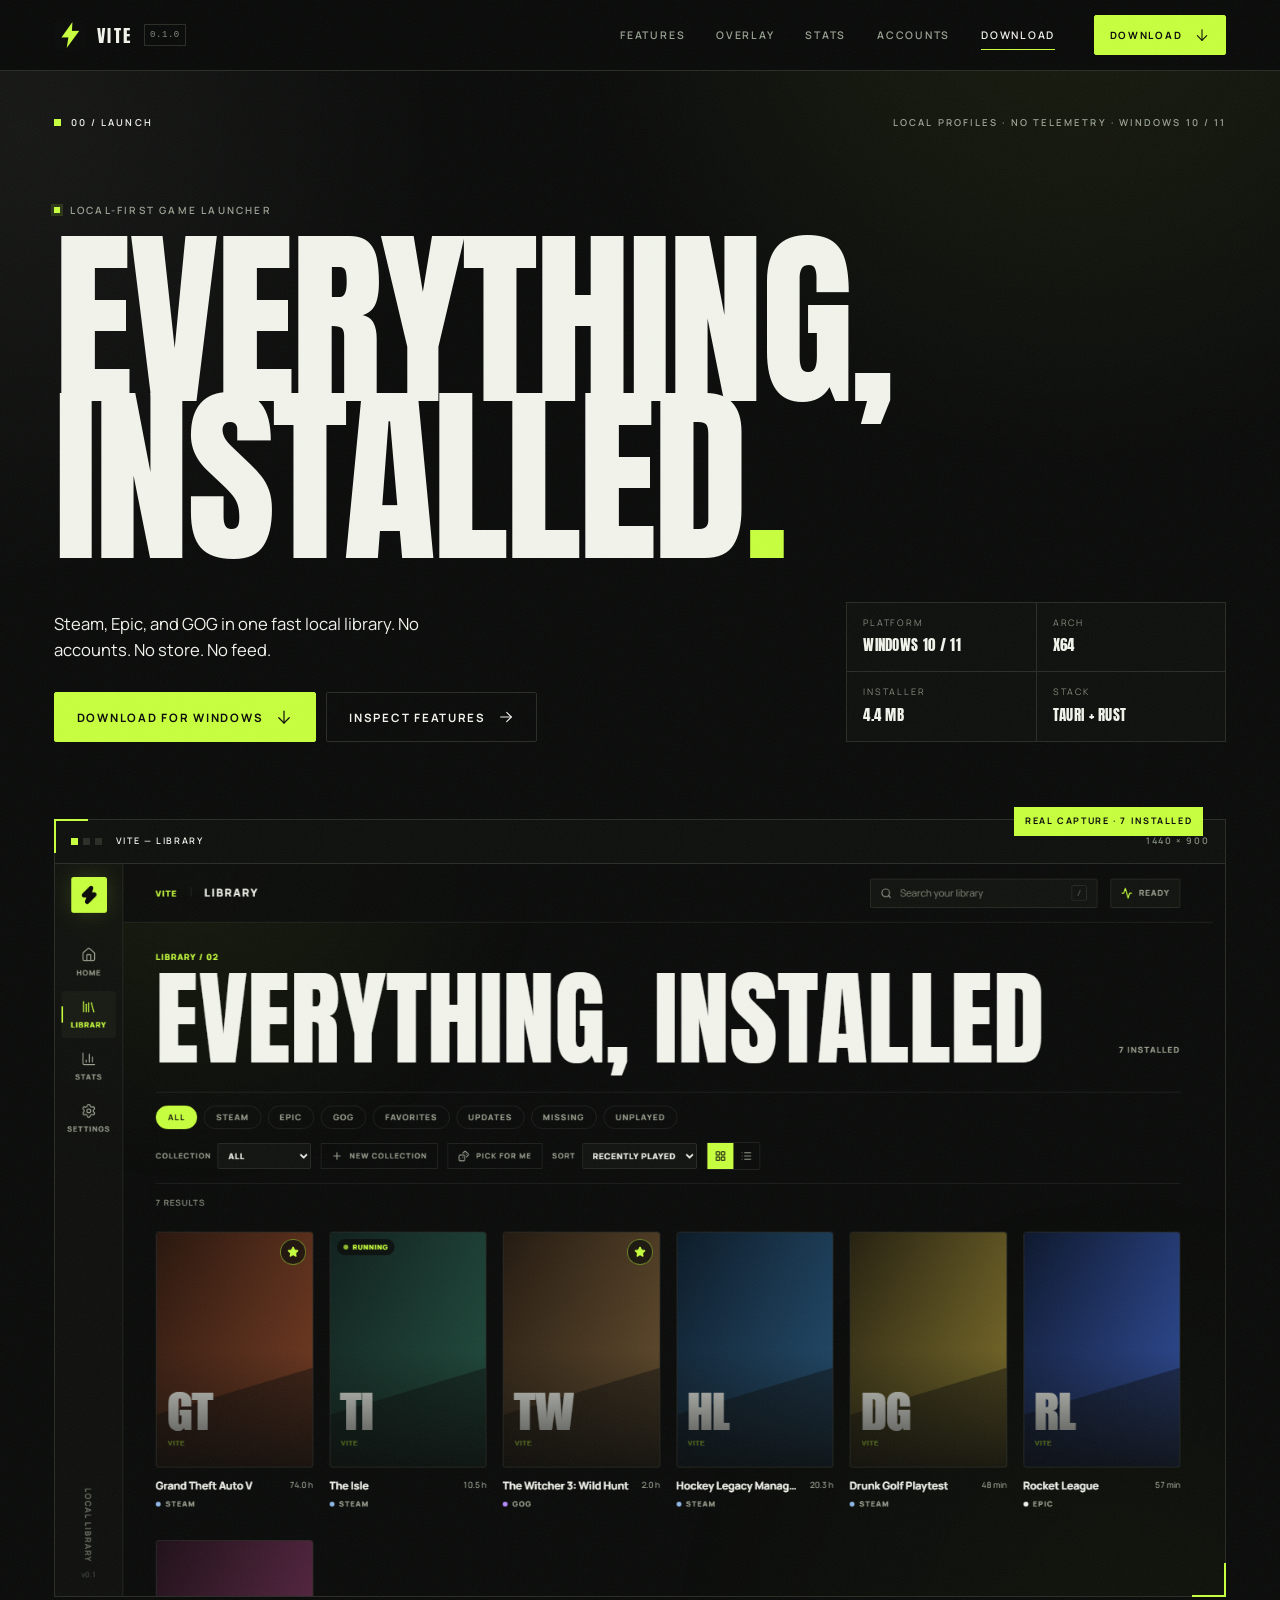
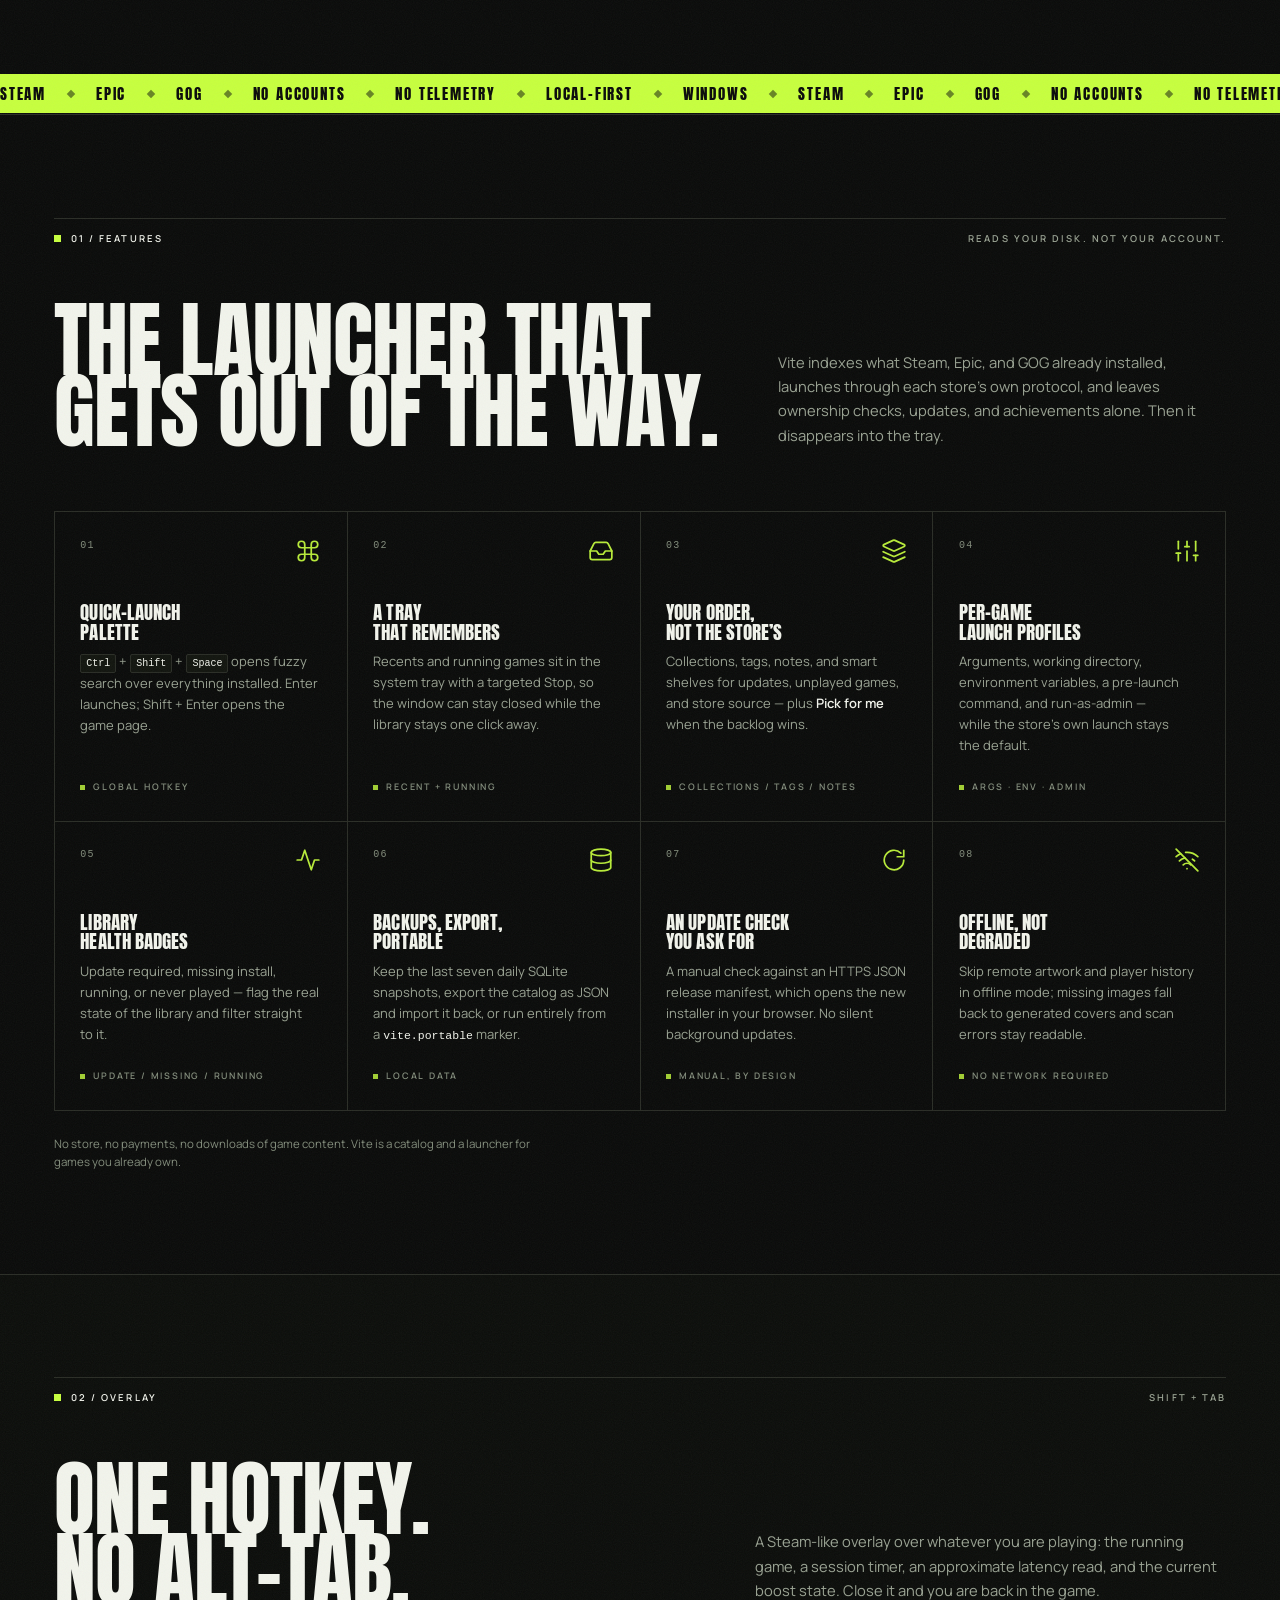
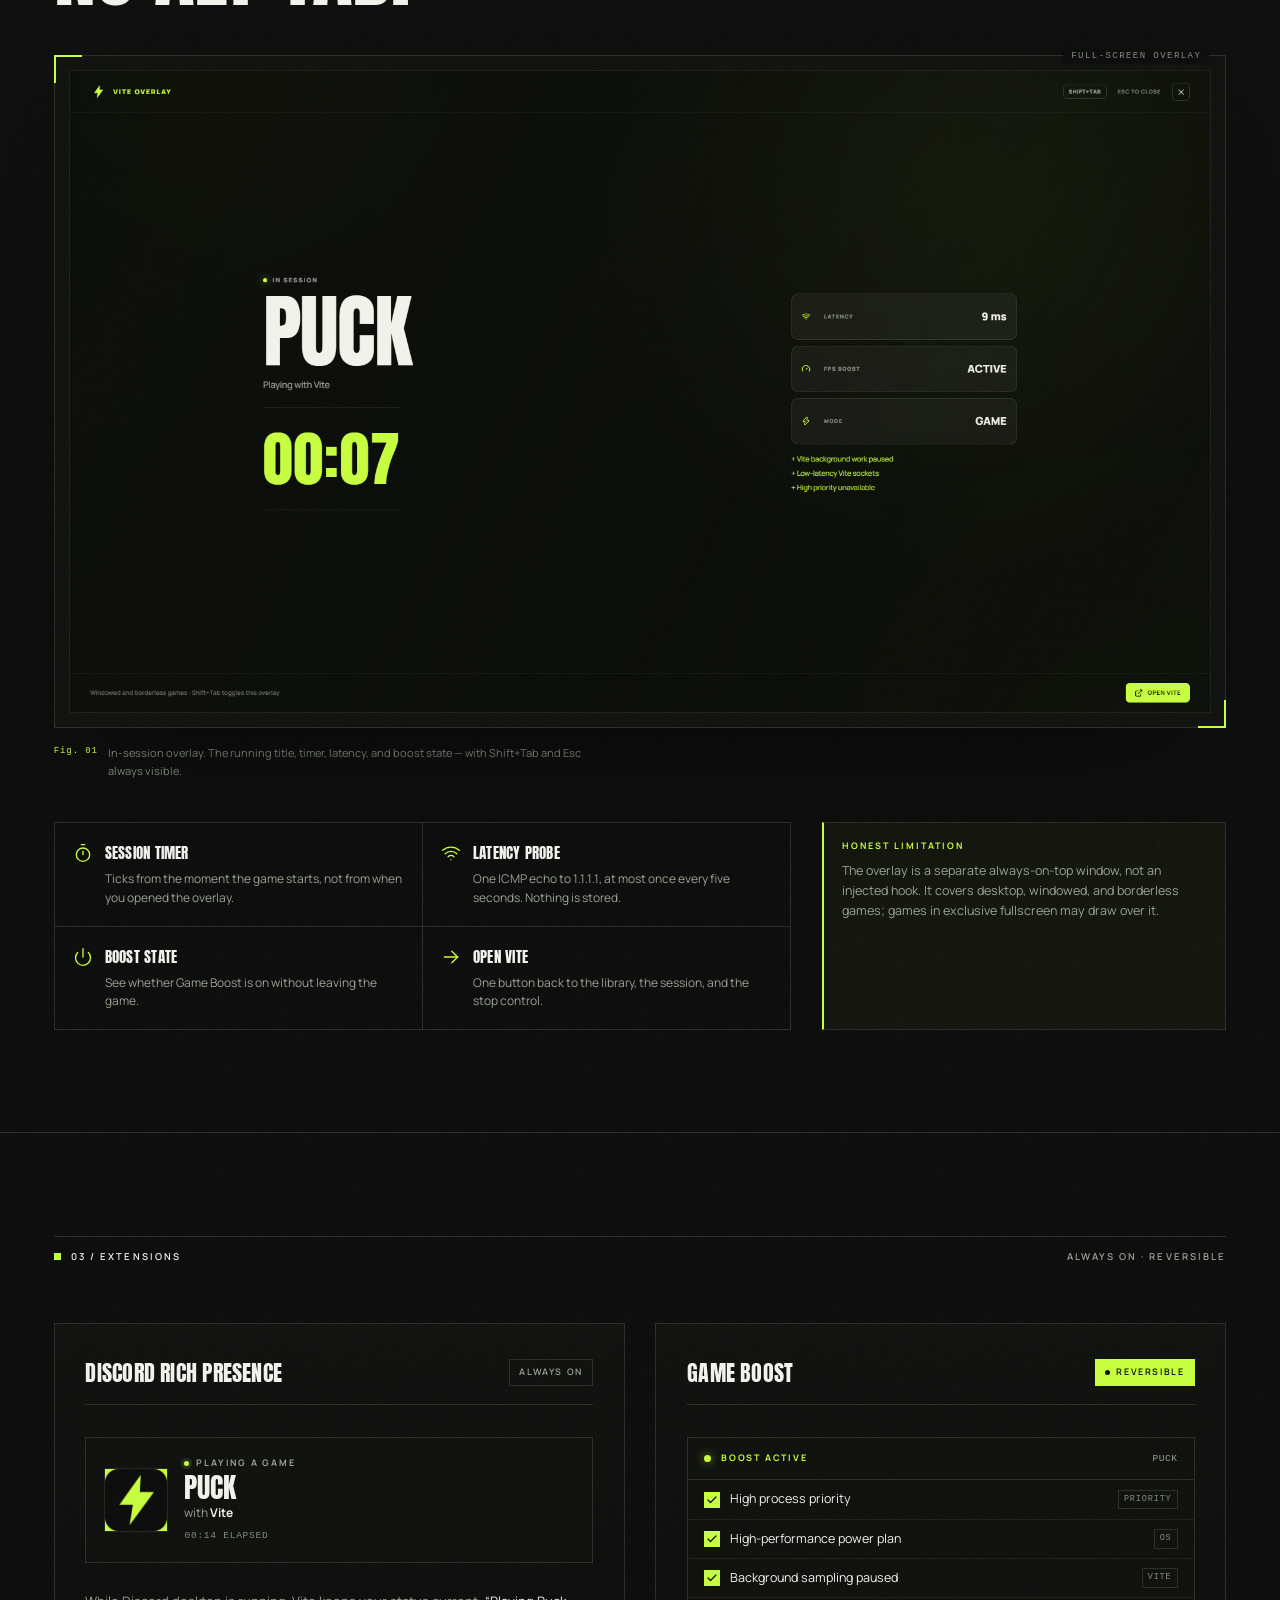
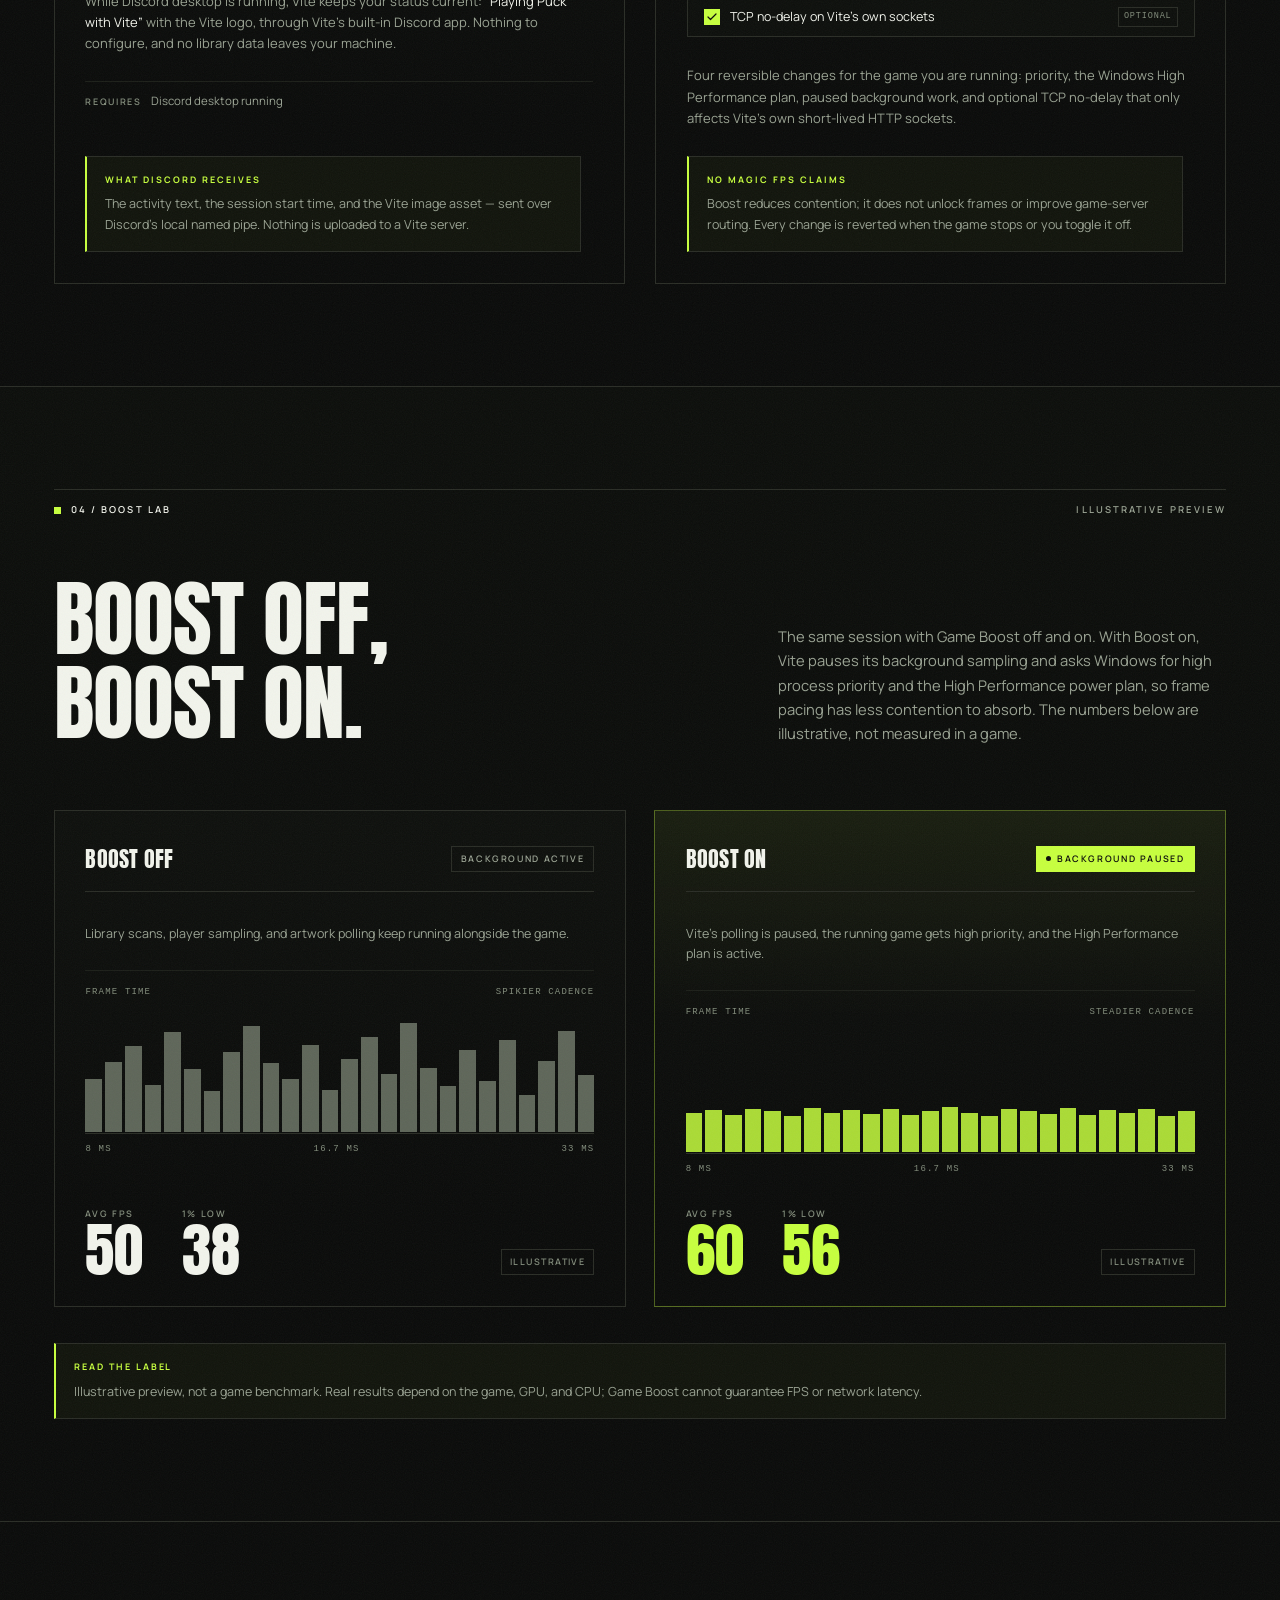
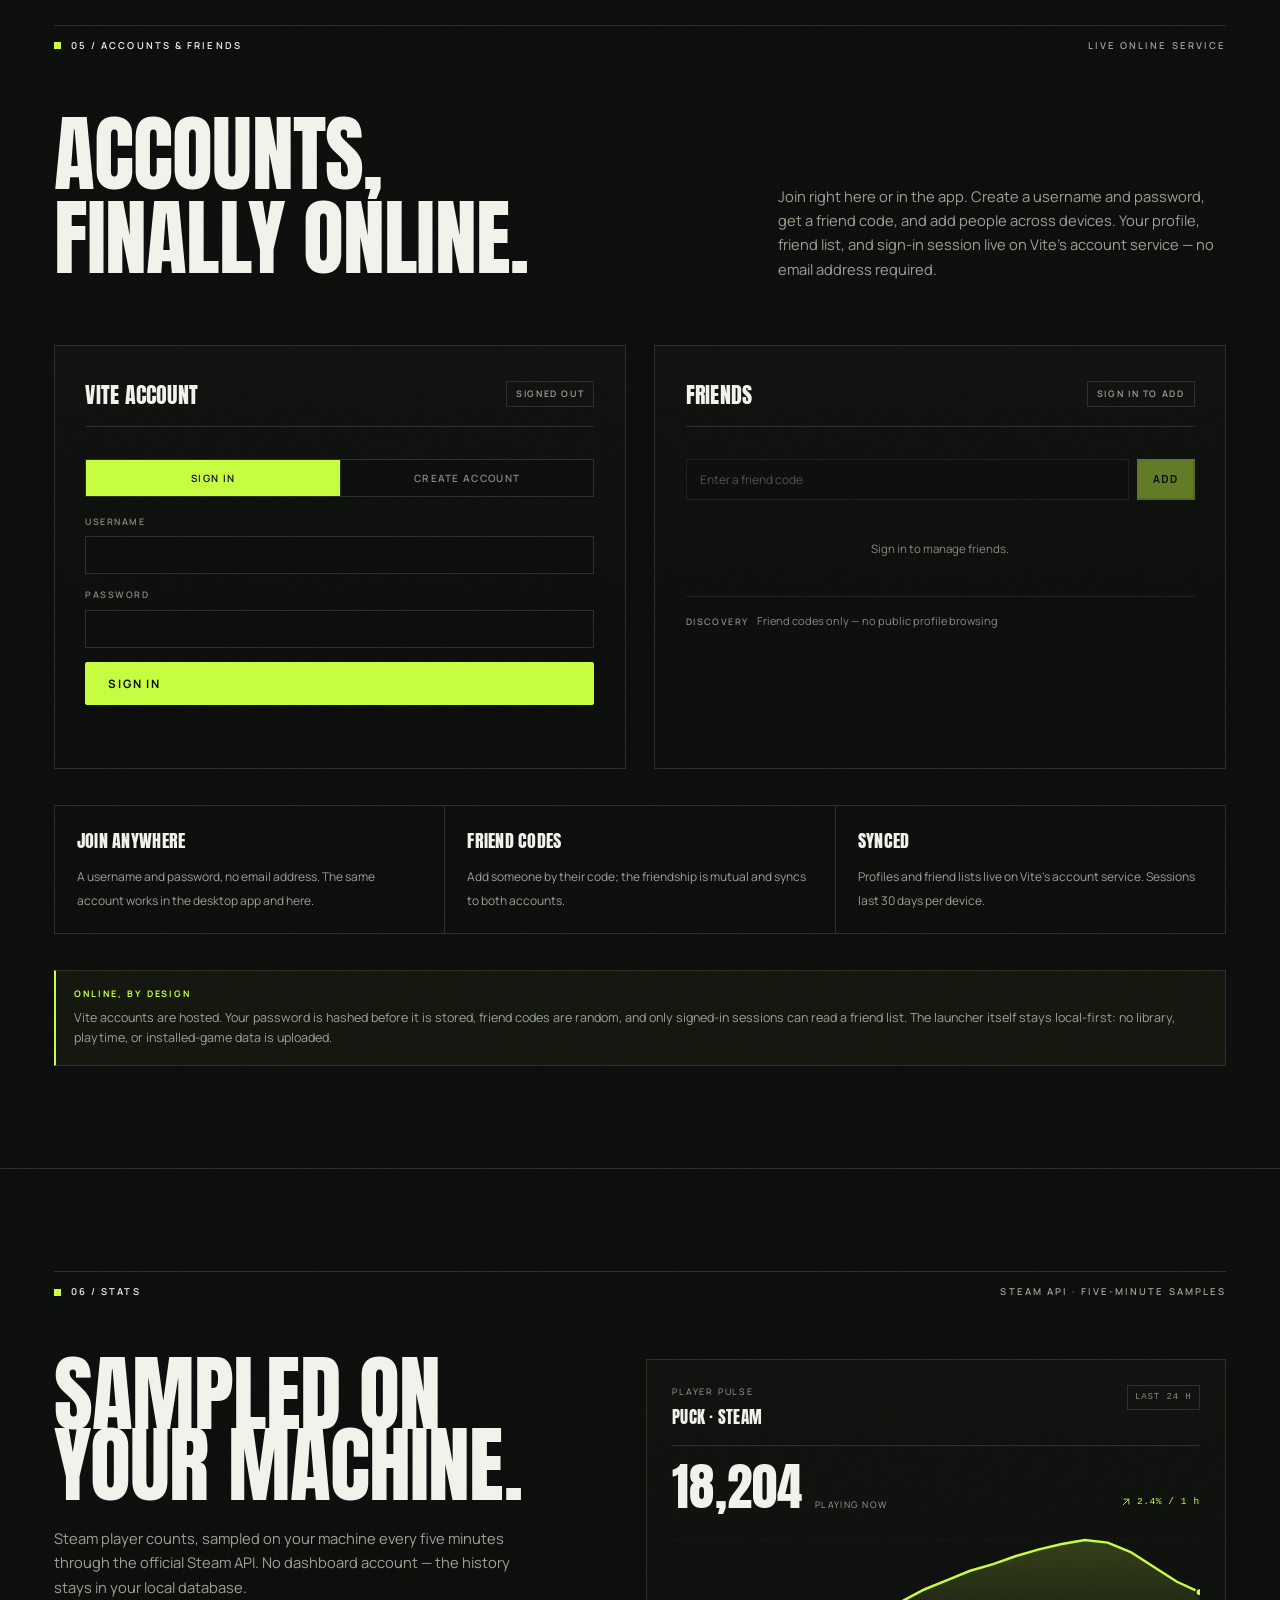
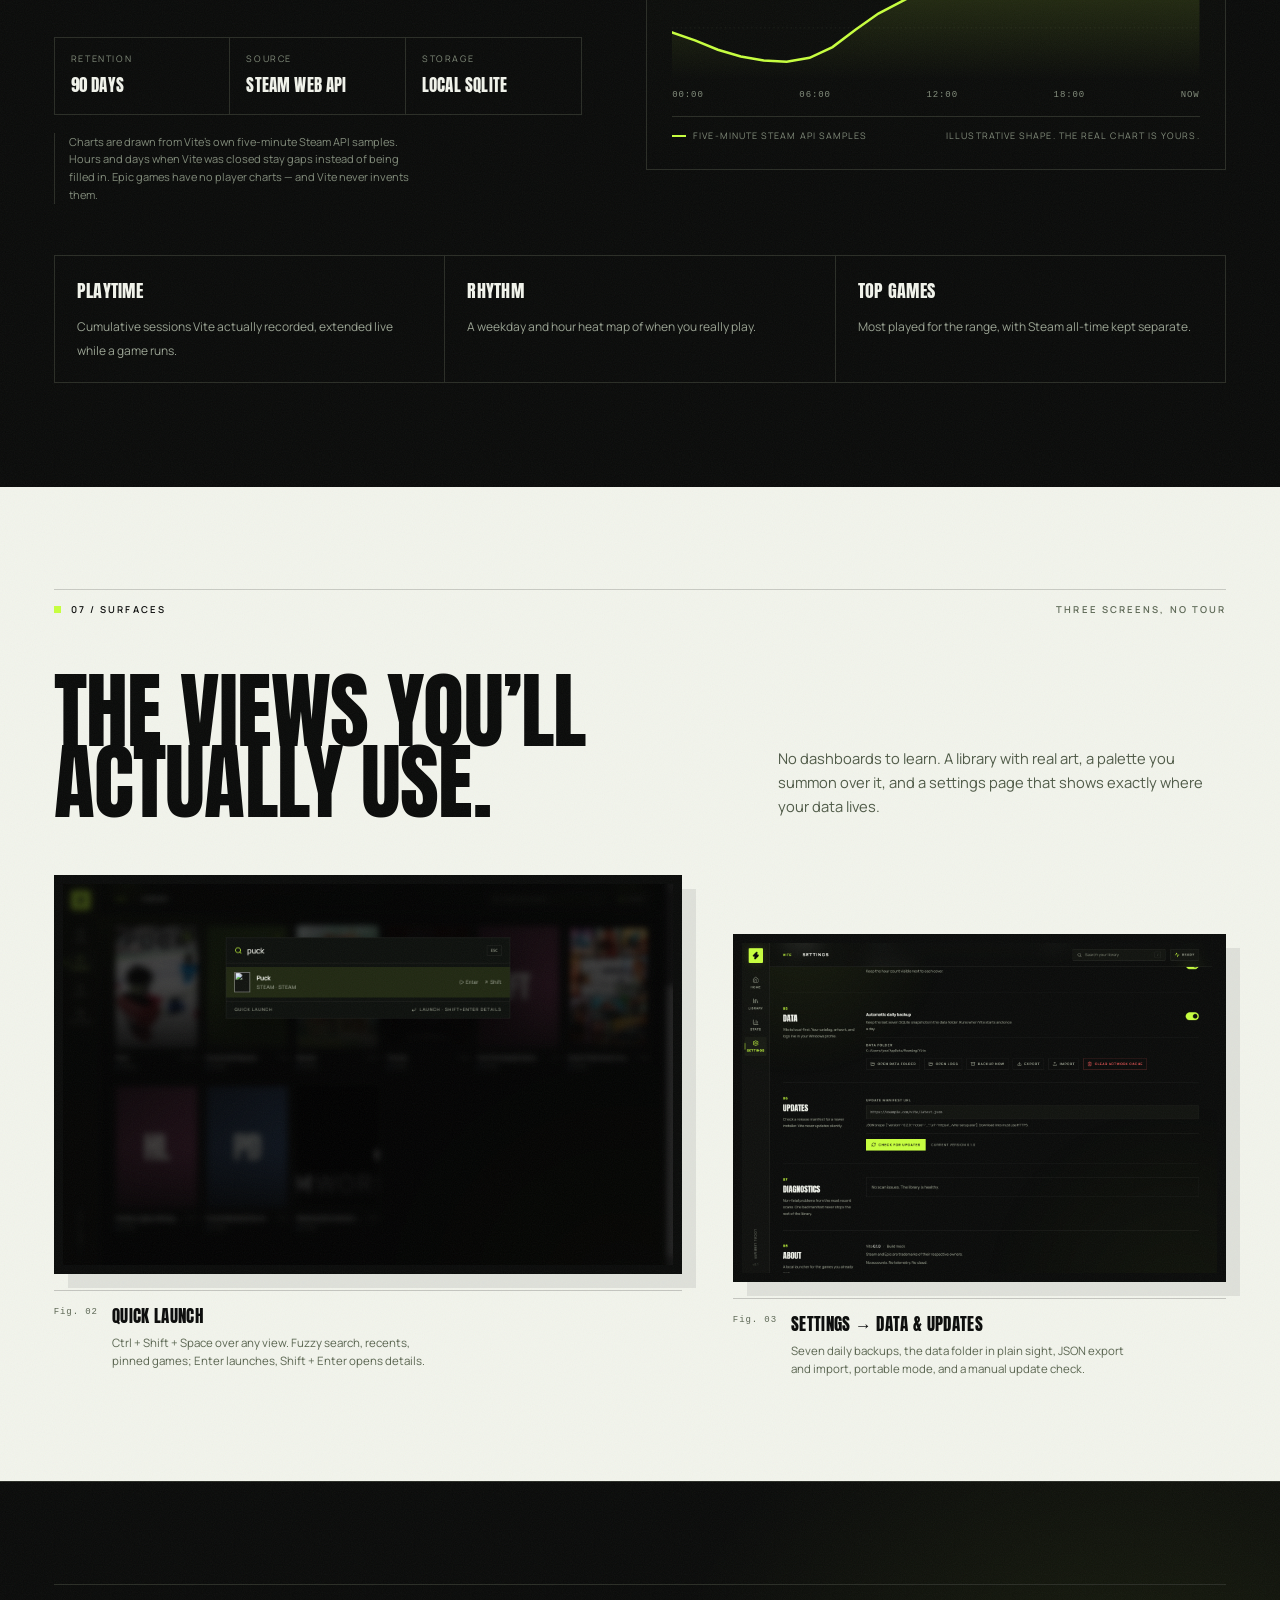
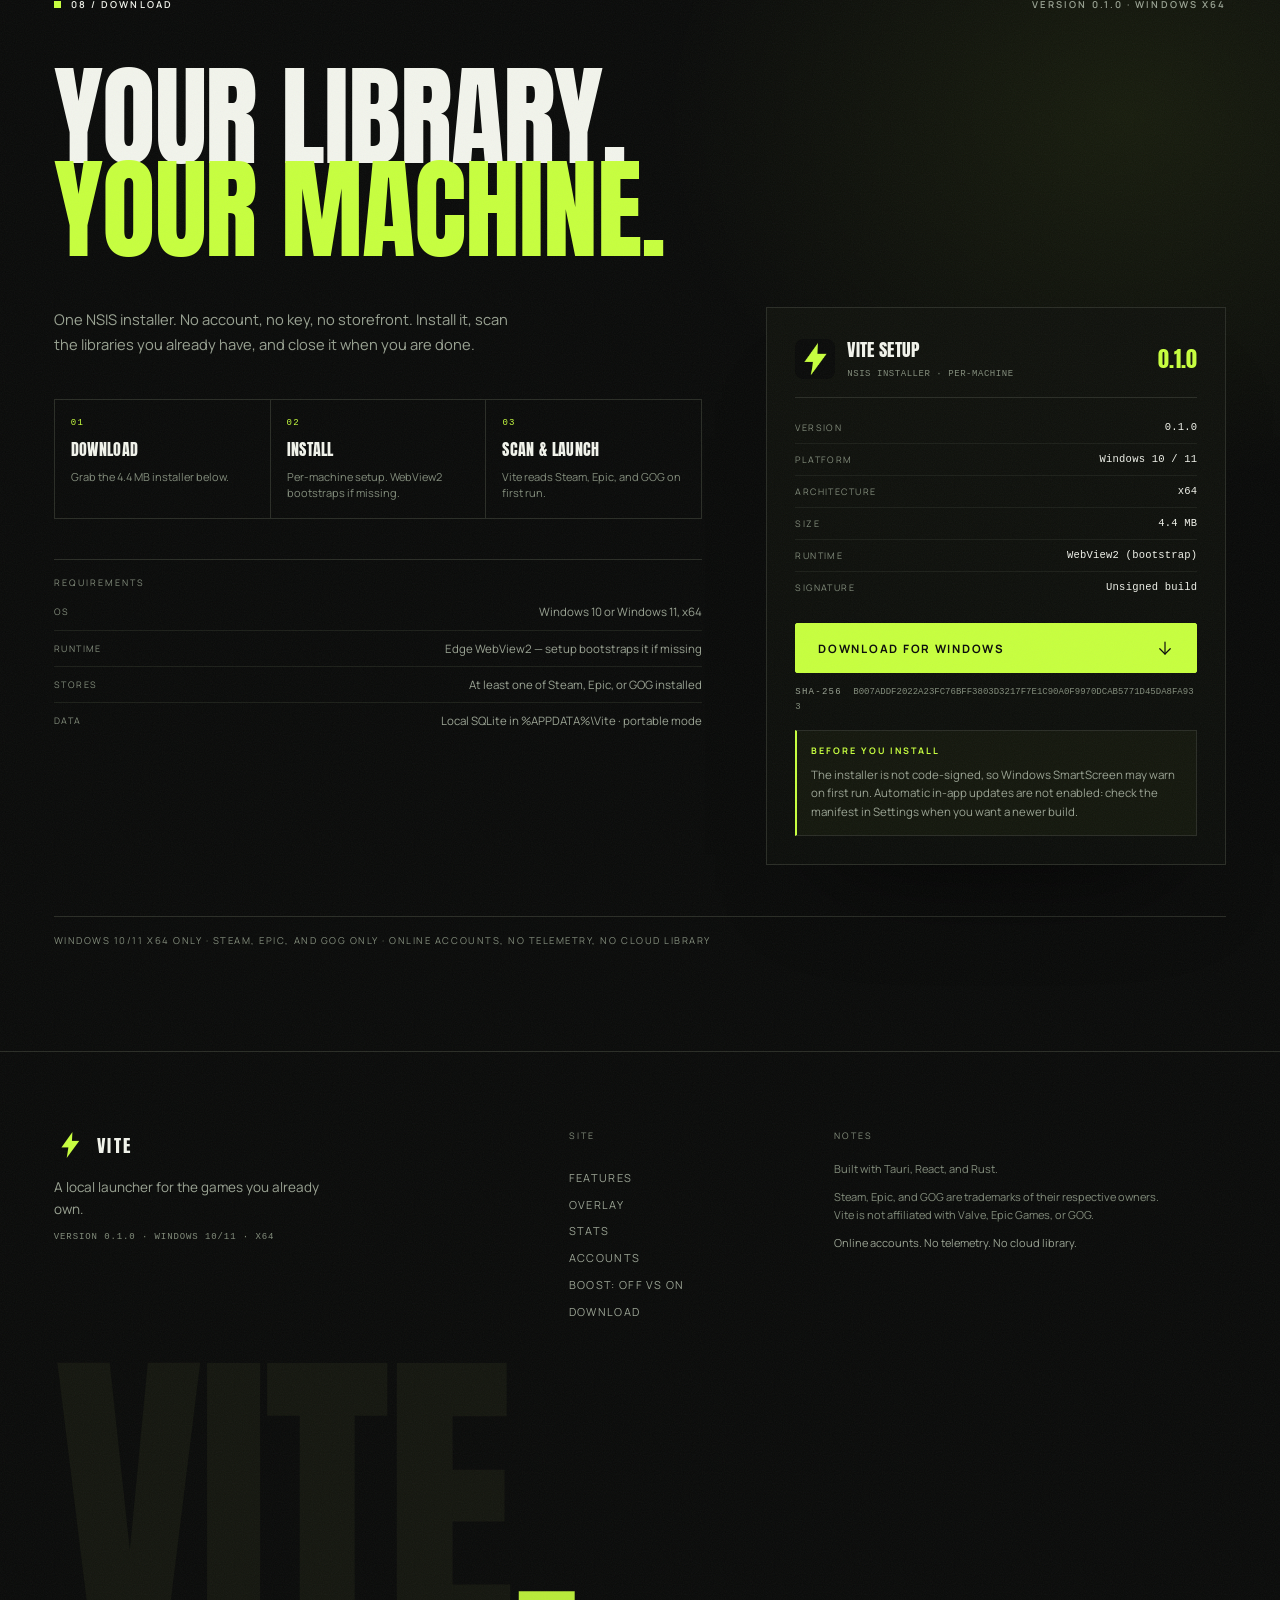
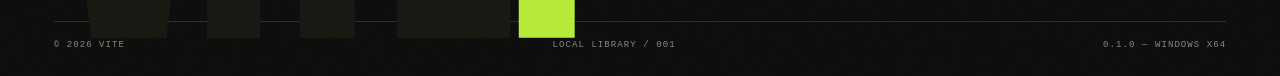
==== index.html @ 34f49af7 "Make accounts online with Supabase-backed signup and friends" ====
<!doctype html>
<html lang="en">
<head>
<meta charset="utf-8">
<meta name="viewport" content="width=device-width, initial-scale=1">
<title>Vite — Local-first game launcher for Windows</title>
<meta name="description" content="Vite is a local-first Windows game launcher for Steam, Epic, and GOG. One fast library, a Steam-like overlay, online accounts and friends, and a reversible Game Boost. No store, no telemetry, no cloud.">
<meta name="color-scheme" content="dark">
<meta name="theme-color" content="#0a0b0a">
<meta property="og:title" content="Vite — everything, installed.">
<meta property="og:description" content="Steam, Epic, and GOG in one fast local library. Online accounts and friends, no store, no feed.">
<meta property="og:type" content="website">
<link rel="icon" href="assets/vite-logo.png" type="image/png">
<link rel="preload" href="assets/fonts/anton-latin.woff2" as="font" type="font/woff2" crossorigin>
<link rel="preload" href="assets/fonts/manrope-latin.woff2" as="font" type="font/woff2" crossorigin>
<link rel="stylesheet" href="styles.css">
<script>document.documentElement.classList.add('js');</script>
</head>
<body>

<a class="skip-link" href="#main">Skip to content</a>

<!-- Icon sprite: one definition, reused everywhere below. -->
<svg class="sprite" aria-hidden="true" focusable="false" xmlns="http://www.w3.org/2000/svg">
  <symbol id="i-arrow-down" viewBox="0 0 24 24"><path d="M12 4v16"/><path d="m5 13 7 7 7-7"/></symbol>
  <symbol id="i-arrow-right" viewBox="0 0 24 24"><path d="M4 12h16"/><path d="m13 5 7 7-7 7"/></symbol>
  <symbol id="i-check" viewBox="0 0 24 24"><path d="m20 6-11 11-5-5"/></symbol>
  <symbol id="i-command" viewBox="0 0 24 24"><path d="M15 6v12a3 3 0 1 0 3-3H6a3 3 0 1 0 3 3V6a3 3 0 1 0-3 3h12a3 3 0 1 0-3-3"/></symbol>
  <symbol id="i-inbox" viewBox="0 0 24 24"><path d="M22 12h-6l-2 3h-4l-2-3H2"/><path d="M5.45 5.11 2 12v6a2 2 0 0 0 2 2h16a2 2 0 0 0 2-2v-6l-3.45-6.89A2 2 0 0 0 16.76 4H7.24a2 2 0 0 0-1.79 1.11Z"/></symbol>
  <symbol id="i-layers" viewBox="0 0 24 24"><path d="m12.83 2.18a2 2 0 0 0-1.66 0L2.6 6.08a1 1 0 0 0 0 1.83l8.58 3.91a2 2 0 0 0 1.66 0l8.58-3.9a1 1 0 0 0 0-1.83Z"/><path d="m22 17.65-9.17 4.16a2 2 0 0 1-1.66 0L2 17.65"/><path d="m22 12.65-9.17 4.16a2 2 0 0 1-1.66 0L2 12.65"/></symbol>
  <symbol id="i-sliders" viewBox="0 0 24 24"><path d="M4 21v-7"/><path d="M4 10V3"/><path d="M12 21v-9"/><path d="M12 8V3"/><path d="M20 21v-5"/><path d="M20 12V3"/><path d="M2 14h4"/><path d="M10 8h4"/><path d="M18 16h4"/></symbol>
  <symbol id="i-pulse" viewBox="0 0 24 24"><path d="M22 12h-4l-3 9L9 3l-3 9H2"/></symbol>
  <symbol id="i-database" viewBox="0 0 24 24"><ellipse cx="12" cy="5" rx="9" ry="3"/><path d="M3 5v14a9 3 0 0 0 18 0V5"/><path d="M3 12a9 3 0 0 0 18 0"/></symbol>
  <symbol id="i-refresh" viewBox="0 0 24 24"><path d="M21 12a9 9 0 1 1-2.64-6.36"/><path d="M21 3v6h-6"/></symbol>
  <symbol id="i-wifi-off" viewBox="0 0 24 24"><path d="M12 20h.01"/><path d="M8.5 16.429a5 5 0 0 1 7 0"/><path d="M5 12.859a10 10 0 0 1 5.17-2.69"/><path d="M19 12.859a10 10 0 0 0-2.007-1.523"/><path d="M2 8.82a15 15 0 0 1 4.177-2.643"/><path d="M22 8.82a15 15 0 0 0-11.288-3.764"/><path d="m2 2 20 20"/></symbol>
  <symbol id="i-clock" viewBox="0 0 24 24"><circle cx="12" cy="12" r="9"/><path d="M12 7v5l3 2"/></symbol>
  <symbol id="i-wifi" viewBox="0 0 24 24"><path d="M12 20h.01"/><path d="M8.5 16.429a5 5 0 0 1 7 0"/><path d="M5 12.859a10 10 0 0 1 14 0"/><path d="M2 8.82a15 15 0 0 1 20 0"/></symbol>
  <symbol id="i-power" viewBox="0 0 24 24"><path d="M12 2v10"/><path d="M18.4 6.6a9 9 0 1 1-12.77.04"/></symbol>
  <symbol id="i-bolt" viewBox="0 0 24 24"><path d="M13 2 3 14h7l-1 8 10-12h-7l1-8Z"/></symbol>
  <symbol id="i-timer" viewBox="0 0 24 24"><path d="M10 2h4"/><path d="M12 14v-4"/><circle cx="12" cy="14" r="8"/></symbol>
  <symbol id="i-shield" viewBox="0 0 24 24"><path d="M12 22s8-4 8-10V5l-8-3-8 3v7c0 6 8 10 8 10Z"/><path d="m9 12 2 2 4-4"/></symbol>
</svg>

<div class="grain" aria-hidden="true"></div>

<!-- ───────────────────────────── NAV ───────────────────────────── -->
<header class="nav" data-nav>
  <div class="nav__inner">
    <a class="brand" href="#top" aria-label="Vite — back to top">
      <img class="brand__mark" src="assets/vite-logo.png" alt="" width="32" height="32">
      <span class="brand__word">VITE</span>
      <span class="brand__ver">0.1.0</span>
    </a>

    <nav class="nav__links" aria-label="Primary">
      <a href="#features" data-navlink>Features</a>
      <a href="#overlay" data-navlink>Overlay</a>
      <a href="#stats" data-navlink>Stats</a>
      <a href="#accounts" data-navlink>Accounts</a>
      <a href="#download" data-navlink>Download</a>
    </nav>

    <div class="nav__actions">
      <a class="btn btn--lime btn--sm" href="downloads/Vite_0.1.0_x64-setup.exe" download>
        <span>Download</span>
        <svg class="icon" width="16" height="16" aria-hidden="true" focusable="false"><use href="#i-arrow-down"></use></svg>
      </a>
      <button class="nav__toggle" type="button" aria-expanded="false" aria-controls="mobile-menu" data-nav-toggle>
        <span class="nav__toggle-box" aria-hidden="true"><i></i><i></i></span>
        <span class="sr-only">Menu</span>
      </button>
    </div>
  </div>

  <div class="mobile-menu" id="mobile-menu" hidden>
    <nav class="mobile-menu__nav" aria-label="Mobile">
      <a href="#features">Features</a>
      <a href="#overlay">Overlay</a>
      <a href="#stats">Stats</a>
      <a href="#accounts">Accounts</a>
      <a href="#download">Download</a>
    </nav>
    <a class="btn btn--lime btn--block" href="downloads/Vite_0.1.0_x64-setup.exe" download>
      <span>Download for Windows</span>
      <svg class="icon" width="16" height="16" aria-hidden="true" focusable="false"><use href="#i-arrow-down"></use></svg>
    </a>
    <p class="mobile-menu__meta">Version 0.1.0 · Windows 10/11 · x64 · 4.4 MB</p>
  </div>
</header>

<main id="main">

  <!-- ───────────────────────────── HERO ───────────────────────────── -->
  <section class="hero" id="top" aria-labelledby="hero-title">
    <div class="wrap">
      <div class="rail hero__rail">
        <span class="rail__id"><i class="rail__mark" aria-hidden="true"></i>00 / Launch</span>
        <span class="rail__note">Local profiles · No telemetry · Windows 10 / 11</span>
      </div>

      <div class="hero__head">
        <p class="eyebrow"><span class="eyebrow__dot" aria-hidden="true"></span>Local-first game launcher</p>
        <h1 class="display hero__title" id="hero-title">Everything, <br><span class="hero__title-line">Installed<span class="hero__period" aria-hidden="true">.</span></span></h1>
      </div>

      <div class="hero__foot">
        <div class="hero__lede">
          <p class="hero__sub">Steam, Epic, and GOG in one fast local library. No accounts. No store. No feed.</p>
          <div class="hero__actions">
            <a class="btn btn--lime" href="downloads/Vite_0.1.0_x64-setup.exe" download>
              <span>Download for Windows</span>
              <svg class="icon" width="18" height="18" aria-hidden="true" focusable="false"><use href="#i-arrow-down"></use></svg>
            </a>
            <a class="btn btn--ghost" href="#features">
              <span>Inspect features</span>
              <svg class="icon" width="16" height="16" aria-hidden="true" focusable="false"><use href="#i-arrow-right"></use></svg>
            </a>
          </div>
        </div>

        <ul class="specs" aria-label="Build specifications">
          <li class="spec"><span class="spec__k">Platform</span><span class="spec__v">Windows 10 / 11</span></li>
          <li class="spec"><span class="spec__k">Arch</span><span class="spec__v">x64</span></li>
          <li class="spec"><span class="spec__k">Installer</span><span class="spec__v">4.4 MB</span></li>
          <li class="spec"><span class="spec__k">Stack</span><span class="spec__v">Tauri + Rust</span></li>
        </ul>
      </div>

      <figure class="shot reveal">
        <span class="shot__tag">Real capture · 7 installed</span>
        <div class="shot__bar">
          <span class="shot__dots" aria-hidden="true"><i></i><i></i><i></i></span>
          <span class="shot__name">Vite — Library</span>
          <span class="shot__meta">1440 × 900</span>
        </div>
        <div class="shot__img">
          <img src="assets/launcher-library.png" width="1440" height="900" fetchpriority="high"
               alt="The Vite library: giant “Everything, installed” headline above filter pills and a grid of installed Steam, Epic, and GOG games with covers, playtime, and status badges.">
        </div>
        <figcaption class="sr-only">The Vite library on Windows, showing a searchable grid of games installed through Steam, Epic, and GOG.</figcaption>
      </figure>
    </div>
  </section>

  <!-- ───────────────────────────── TICKER ───────────────────────────── -->
  <div class="ticker" role="region" aria-label="Stores and principles">
    <div class="ticker__track">
      <div class="ticker__group">
        <span class="ticker__item">Steam<i class="ticker__sep" aria-hidden="true"></i></span>
        <span class="ticker__item">Epic<i class="ticker__sep" aria-hidden="true"></i></span>
        <span class="ticker__item">GOG<i class="ticker__sep" aria-hidden="true"></i></span>
        <span class="ticker__item">No accounts<i class="ticker__sep" aria-hidden="true"></i></span>
        <span class="ticker__item">No telemetry<i class="ticker__sep" aria-hidden="true"></i></span>
        <span class="ticker__item">Local-first<i class="ticker__sep" aria-hidden="true"></i></span>
        <span class="ticker__item">Windows<i class="ticker__sep" aria-hidden="true"></i></span>
      </div>
      <div class="ticker__group" aria-hidden="true">
        <span class="ticker__item">Steam<i class="ticker__sep"></i></span>
        <span class="ticker__item">Epic<i class="ticker__sep"></i></span>
        <span class="ticker__item">GOG<i class="ticker__sep"></i></span>
        <span class="ticker__item">No accounts<i class="ticker__sep"></i></span>
        <span class="ticker__item">No telemetry<i class="ticker__sep"></i></span>
        <span class="ticker__item">Local-first<i class="ticker__sep"></i></span>
        <span class="ticker__item">Windows<i class="ticker__sep"></i></span>
      </div>
    </div>
  </div>

  <!-- ───────────────────────────── FEATURES ───────────────────────────── -->
  <section class="section features" id="features" aria-labelledby="features-title">
    <div class="wrap">
      <div class="rail">
        <span class="rail__id"><i class="rail__mark" aria-hidden="true"></i>01 / Features</span>
        <span class="rail__note">Reads your disk. Not your account.</span>
      </div>

      <div class="section__head">
        <h2 class="display h2" id="features-title">The launcher that <br>gets out of the way.</h2>
        <p class="section__lede">Vite indexes what Steam, Epic, and GOG already installed, launches through each store’s own protocol, and leaves ownership checks, updates, and achievements alone. Then it disappears into the tray.</p>
      </div>

      <div class="feature-grid">
        <article class="card reveal">
          <div class="card__top"><span class="card__num">01</span><svg class="icon card__icon" width="26" height="26" aria-hidden="true" focusable="false"><use href="#i-command"></use></svg></div>
          <h3 class="card__title">Quick-launch palette</h3>
          <p class="card__copy"><kbd>Ctrl</kbd> + <kbd>Shift</kbd> + <kbd>Space</kbd> opens fuzzy search over everything installed. Enter launches; Shift + Enter opens the game page.</p>
          <span class="card__tag">Global hotkey</span>
        </article>

        <article class="card reveal">
          <div class="card__top"><span class="card__num">02</span><svg class="icon card__icon" width="26" height="26" aria-hidden="true" focusable="false"><use href="#i-inbox"></use></svg></div>
          <h3 class="card__title">A tray that remembers</h3>
          <p class="card__copy">Recents and running games sit in the system tray with a targeted Stop, so the window can stay closed while the library stays one click away.</p>
          <span class="card__tag">Recent + running</span>
        </article>

        <article class="card reveal">
          <div class="card__top"><span class="card__num">03</span><svg class="icon card__icon" width="26" height="26" aria-hidden="true" focusable="false"><use href="#i-layers"></use></svg></div>
          <h3 class="card__title">Your order, not the store’s</h3>
          <p class="card__copy">Collections, tags, notes, and smart shelves for updates, unplayed games, and store source — plus <strong>Pick for me</strong> when the backlog wins.</p>
          <span class="card__tag">Collections / tags / notes</span>
        </article>

        <article class="card reveal">
          <div class="card__top"><span class="card__num">04</span><svg class="icon card__icon" width="26" height="26" aria-hidden="true" focusable="false"><use href="#i-sliders"></use></svg></div>
          <h3 class="card__title">Per-game launch profiles</h3>
          <p class="card__copy">Arguments, working directory, environment variables, a pre-launch command, and run-as-admin — while the store’s own launch stays the default.</p>
          <span class="card__tag">Args · env · admin</span>
        </article>

        <article class="card reveal">
          <div class="card__top"><span class="card__num">05</span><svg class="icon card__icon" width="26" height="26" aria-hidden="true" focusable="false"><use href="#i-pulse"></use></svg></div>
          <h3 class="card__title">Library health badges</h3>
          <p class="card__copy">Update required, missing install, running, or never played — flag the real state of the library and filter straight to it.</p>
          <span class="card__tag">Update / missing / running</span>
        </article>

        <article class="card reveal">
          <div class="card__top"><span class="card__num">06</span><svg class="icon card__icon" width="26" height="26" aria-hidden="true" focusable="false"><use href="#i-database"></use></svg></div>
          <h3 class="card__title">Backups, export, portable</h3>
          <p class="card__copy">Keep the last seven daily SQLite snapshots, export the catalog as JSON and import it back, or run entirely from a <code>vite.portable</code> marker.</p>
          <span class="card__tag">Local data</span>
        </article>

        <article class="card reveal">
          <div class="card__top"><span class="card__num">07</span><svg class="icon card__icon" width="26" height="26" aria-hidden="true" focusable="false"><use href="#i-refresh"></use></svg></div>
          <h3 class="card__title">An update check you ask for</h3>
          <p class="card__copy">A manual check against an HTTPS JSON release manifest, which opens the new installer in your browser. No silent background updates.</p>
          <span class="card__tag">Manual, by design</span>
        </article>

        <article class="card reveal">
          <div class="card__top"><span class="card__num">08</span><svg class="icon card__icon" width="26" height="26" aria-hidden="true" focusable="false"><use href="#i-wifi-off"></use></svg></div>
          <h3 class="card__title">Offline, not degraded</h3>
          <p class="card__copy">Skip remote artwork and player history in offline mode; missing images fall back to generated covers and scan errors stay readable.</p>
          <span class="card__tag">No network required</span>
        </article>
      </div>

      <p class="features__foot reveal">No store, no payments, no downloads of game content. Vite is a catalog and a launcher for games you already own.</p>
    </div>
  </section>

  <!-- ───────────────────────────── OVERLAY ───────────────────────────── -->
  <section class="section overlay" id="overlay" aria-labelledby="overlay-title">
    <div class="wrap">
      <div class="rail">
        <span class="rail__id"><i class="rail__mark" aria-hidden="true"></i>02 / Overlay</span>
        <span class="rail__note">Shift + Tab</span>
      </div>

      <div class="overlay__head">
        <h2 class="display h2" id="overlay-title">One hotkey. <br>No alt-tab.</h2>
        <p class="section__lede">A Steam-like overlay over whatever you are playing: the running game, a session timer, an approximate latency read, and the current boost state. Close it and you are back in the game.</p>
      </div>

      <figure class="overlay__figure reveal">
        <div class="overlay__frame">
          <span class="overlay__hint" aria-hidden="true">Full-screen overlay</span>
          <img src="assets/overlay-fullscreen.png" width="1920" height="1080" loading="lazy"
               alt="The Vite full-screen overlay during a session: Puck is running, the timer reads 00:07, latency is 9 ms, Game Boost is active in Game mode, and an Open Vite button sits in the corner.">
        </div>
        <figcaption class="overlay__caption"><span>Fig. 01</span> In-session overlay. The running title, timer, latency, and boost state — with Shift+Tab and Esc always visible.</figcaption>
      </figure>

      <div class="overlay__bottom">
        <ul class="detail-list">
          <li class="detail">
            <svg class="icon" width="20" height="20" aria-hidden="true" focusable="false"><use href="#i-timer"></use></svg>
            <div><span class="detail__k">Session timer</span><span class="detail__v">Ticks from the moment the game starts, not from when you opened the overlay.</span></div>
          </li>
          <li class="detail">
            <svg class="icon" width="20" height="20" aria-hidden="true" focusable="false"><use href="#i-wifi"></use></svg>
            <div><span class="detail__k">Latency probe</span><span class="detail__v">One ICMP echo to 1.1.1.1, at most once every five seconds. Nothing is stored.</span></div>
          </li>
          <li class="detail">
            <svg class="icon" width="20" height="20" aria-hidden="true" focusable="false"><use href="#i-power"></use></svg>
            <div><span class="detail__k">Boost state</span><span class="detail__v">See whether Game Boost is on without leaving the game.</span></div>
          </li>
          <li class="detail">
            <svg class="icon" width="20" height="20" aria-hidden="true" focusable="false"><use href="#i-arrow-right"></use></svg>
            <div><span class="detail__k">Open Vite</span><span class="detail__v">One button back to the library, the session, and the stop control.</span></div>
          </li>
        </ul>

        <div class="note">
          <span class="note__label">Honest limitation</span>
          The overlay is a separate always-on-top window, not an injected hook. It covers desktop, windowed, and borderless games; games in exclusive fullscreen may draw over it.
        </div>
      </div>
    </div>
  </section>

  <!-- ───────────────────────────── DISCORD + BOOST ───────────────────────────── -->
  <section class="section duo" id="boost" aria-labelledby="duo-title">
    <div class="wrap">
      <div class="rail">
        <span class="rail__id"><i class="rail__mark" aria-hidden="true"></i>03 / Extensions</span>
        <span class="rail__note">Always on · Reversible</span>
      </div>

      <h2 class="sr-only" id="duo-title">Discord Rich Presence and Game Boost</h2>

      <div class="duo__grid">
        <article class="panel reveal">
          <header class="panel__head">
            <span class="panel__label">Discord Rich Presence</span>
            <span class="panel__badge">Always on</span>
          </header>

          <div class="presence" role="img" aria-label="Mock Discord presence: Playing Puck with Vite, 14 minutes elapsed.">
            <div class="presence__avatar"><img src="assets/vite-logo.png" width="64" height="64" alt="" loading="lazy"></div>
            <div class="presence__body">
              <span class="presence__kicker"><i aria-hidden="true"></i>Playing a game</span>
              <span class="presence__game">Puck</span>
              <span class="presence__sub">with <strong>Vite</strong></span>
              <span class="presence__time">00:14 elapsed</span>
            </div>
          </div>

          <p class="panel__copy">While Discord desktop is running, Vite keeps your status current: <em>“Playing Puck with Vite”</em> with the Vite logo, through Vite’s built-in Discord app. Nothing to configure, and no library data leaves your machine.</p>

          <p class="panel__hint"><span>Requires</span> Discord desktop running</p>

          <div class="note">
            <span class="note__label">What Discord receives</span>
            The activity text, the session start time, and the Vite image asset — sent over Discord’s local named pipe. Nothing is uploaded to a Vite server.
          </div>
        </article>

        <article class="panel reveal">
          <header class="panel__head">
            <span class="panel__label">Game Boost</span>
            <span class="panel__badge panel__badge--lime"><i aria-hidden="true"></i>Reversible</span>
          </header>

          <div class="boost" role="img" aria-label="Mock Game Boost panel: active for Puck, with four reversible toggles enabled.">
            <div class="boost__status">
              <span class="boost__dot" aria-hidden="true"></span>
              <span class="boost__state">Boost active</span>
              <span class="boost__game">Puck</span>
            </div>
            <ul class="boost__list">
              <li><span class="boost__check" aria-hidden="true"><svg class="icon" width="12" height="12" focusable="false"><use href="#i-check"></use></svg></span>High process priority<span class="boost__tag">priority</span></li>
              <li><span class="boost__check" aria-hidden="true"><svg class="icon" width="12" height="12" focusable="false"><use href="#i-check"></use></svg></span>High-performance power plan<span class="boost__tag">os</span></li>
              <li><span class="boost__check" aria-hidden="true"><svg class="icon" width="12" height="12" focusable="false"><use href="#i-check"></use></svg></span>Background sampling paused<span class="boost__tag">vite</span></li>
              <li><span class="boost__check" aria-hidden="true"><svg class="icon" width="12" height="12" focusable="false"><use href="#i-check"></use></svg></span>TCP no-delay on Vite’s own sockets<span class="boost__tag">optional</span></li>
            </ul>
          </div>

          <p class="panel__copy">Four reversible changes for the game you are running: priority, the Windows High Performance plan, paused background work, and optional TCP no-delay that only affects Vite’s own short-lived HTTP sockets.</p>

          <div class="note">
            <span class="note__label">No magic FPS claims</span>
            Boost reduces contention; it does not unlock frames or improve game-server routing. Every change is reverted when the game stops or you toggle it off.
          </div>
        </article>
      </div>
    </div>
  </section>

  <!-- ───────────────────────────── BOOST: OFF VS ON ───────────────────────────── -->
  <section class="section boostlab" id="boost-lab" aria-labelledby="boostlab-title">
    <div class="wrap">
      <div class="rail">
        <span class="rail__id"><i class="rail__mark" aria-hidden="true"></i>04 / Boost lab</span>
        <span class="rail__note">Illustrative preview</span>
      </div>

      <div class="section__head">
        <h2 class="display h2" id="boostlab-title">Boost off, <br>boost on.</h2>
        <p class="section__lede">The same session with Game Boost off and on. With Boost on, Vite pauses its background sampling and asks Windows for high process priority and the High Performance power plan, so frame pacing has less contention to absorb. The numbers below are illustrative, not measured in a game.</p>
      </div>

      <div class="boostlab__grid">
        <article class="panel bstate reveal" role="img" aria-label="Illustrative preview with Game Boost off: background scans and polling stay active, frame times are spikier, and the preview reads 50 average FPS with a 38 FPS 1% low.">
          <header class="panel__head">
            <span class="panel__label">Boost off</span>
            <span class="panel__badge">Background active</span>
          </header>

          <p class="bstate__desc">Library scans, player sampling, and artwork polling keep running alongside the game.</p>

          <div class="bstate__chart" aria-hidden="true">
            <div class="bstate__charthead"><span>Frame time</span><span>Spikier cadence</span></div>
            <div class="bstate__bars bstate__bars--off">
              <i style="--h:44%"></i><i style="--h:58%"></i><i style="--h:71%"></i><i style="--h:39%"></i><i style="--h:83%"></i><i style="--h:52%"></i><i style="--h:34%"></i><i style="--h:66%"></i><i style="--h:88%"></i><i style="--h:57%"></i><i style="--h:44%"></i><i style="--h:72%"></i><i style="--h:35%"></i><i style="--h:61%"></i><i style="--h:79%"></i><i style="--h:48%"></i><i style="--h:90%"></i><i style="--h:53%"></i><i style="--h:38%"></i><i style="--h:68%"></i><i style="--h:42%"></i><i style="--h:76%"></i><i style="--h:31%"></i><i style="--h:59%"></i><i style="--h:84%"></i><i style="--h:47%"></i>
            </div>
            <div class="bstate__ticks"><span>8 ms</span><span>16.7 ms</span><span>33 ms</span></div>
          </div>

          <div class="bstate__metrics">
            <div class="bmetric"><span class="bmetric__k">Avg FPS</span><span class="bmetric__v">50</span></div>
            <div class="bmetric"><span class="bmetric__k">1% low</span><span class="bmetric__v">38</span></div>
            <span class="bstate__illus">Illustrative</span>
          </div>
        </article>

        <article class="panel bstate bstate--on reveal" role="img" aria-label="Illustrative preview with Game Boost on: background work paused, frame times steadier, and the preview reads 60 average FPS with a 56 FPS 1% low.">
          <header class="panel__head">
            <span class="panel__label">Boost on</span>
            <span class="panel__badge panel__badge--lime"><i aria-hidden="true"></i>Background paused</span>
          </header>

          <p class="bstate__desc">Vite’s polling is paused, the running game gets high priority, and the High Performance plan is active.</p>

          <div class="bstate__chart" aria-hidden="true">
            <div class="bstate__charthead"><span>Frame time</span><span>Steadier cadence</span></div>
            <div class="bstate__bars bstate__bars--on">
              <i style="--h:33%"></i><i style="--h:35%"></i><i style="--h:31%"></i><i style="--h:36%"></i><i style="--h:34%"></i><i style="--h:30%"></i><i style="--h:37%"></i><i style="--h:33%"></i><i style="--h:35%"></i><i style="--h:32%"></i><i style="--h:36%"></i><i style="--h:31%"></i><i style="--h:34%"></i><i style="--h:38%"></i><i style="--h:33%"></i><i style="--h:30%"></i><i style="--h:36%"></i><i style="--h:34%"></i><i style="--h:32%"></i><i style="--h:37%"></i><i style="--h:31%"></i><i style="--h:35%"></i><i style="--h:33%"></i><i style="--h:36%"></i><i style="--h:30%"></i><i style="--h:34%"></i>
            </div>
            <div class="bstate__ticks"><span>8 ms</span><span>16.7 ms</span><span>33 ms</span></div>
          </div>

          <div class="bstate__metrics">
            <div class="bmetric"><span class="bmetric__k">Avg FPS</span><span class="bmetric__v">60</span></div>
            <div class="bmetric"><span class="bmetric__k">1% low</span><span class="bmetric__v">56</span></div>
            <span class="bstate__illus">Illustrative</span>
          </div>
        </article>
      </div>

      <div class="note note--wide boostlab__note">
        <span class="note__label">Read the label</span>
        Illustrative preview, not a game benchmark. Real results depend on the game, GPU, and CPU; Game Boost cannot guarantee FPS or network latency.
      </div>
    </div>
  </section>

  <!-- ───────────────────────────── ACCOUNTS & FRIENDS ───────────────────────────── -->
  <section class="section profiles" id="accounts" aria-labelledby="accounts-title">
    <div class="wrap">
      <div class="rail">
        <span class="rail__id"><i class="rail__mark" aria-hidden="true"></i>05 / Accounts &amp; friends</span>
        <span class="rail__note">Live online service</span>
      </div>

      <div class="section__head">
        <h2 class="display h2" id="accounts-title">Accounts, <br>finally online.</h2>
        <p class="section__lede">Join right here or in the app. Create a username and password, get a friend code, and add people across devices. Your profile, friend list, and sign-in session live on Vite's account service — no email address required.</p>
      </div>

      <div class="profiles__grid" id="account-root">
        <article class="panel profile-card reveal">
          <header class="panel__head">
            <span class="panel__label">Vite account</span>
            <span class="panel__badge" id="account-badge">Signed out</span>
          </header>

          <div id="account-signed-out">
            <div class="account-tabs" role="tablist" aria-label="Account mode">
              <button type="button" class="account-tab is-active" data-auth-mode="login" role="tab" aria-selected="true">Sign in</button>
              <button type="button" class="account-tab" data-auth-mode="signup" role="tab" aria-selected="false">Create account</button>
            </div>

            <form class="account-form" id="account-form">
              <label class="account-field">
                <span>Username</span>
                <input id="account-username" name="username" autocomplete="username" minlength="3" maxlength="32" required>
              </label>
              <label class="account-field" id="account-display-field" hidden>
                <span>Display name</span>
                <input id="account-display" name="display_name" maxlength="40" autocomplete="nickname">
              </label>
              <label class="account-field">
                <span>Password</span>
                <input id="account-password" name="password" type="password" minlength="6" maxlength="128" autocomplete="current-password" required>
              </label>
              <button type="submit" class="btn btn--lime btn--block" id="account-submit">Sign in</button>
              <p class="account-status" id="account-status" role="status" aria-live="polite"></p>
            </form>
          </div>

          <div id="account-signed-in" hidden>
            <div class="profile-id">
              <span class="profile-id__avatar" aria-hidden="true" id="account-avatar"><img src="assets/vite-logo.png" width="56" height="56" alt="" loading="lazy"></span>
              <span class="profile-id__body">
                <span class="profile-id__name" id="account-name">—</span>
                <span class="profile-id__sub" id="account-handle">Signed in</span>
              </span>
            </div>

            <div class="friend-code">
              <span class="friend-code__k">Your friend code</span>
              <span class="friend-code__v" id="account-code">—</span>
            </div>

            <button type="button" class="account-signout" id="account-signout">Sign out</button>
            <p class="account-status" id="account-status-in" role="status" aria-live="polite"></p>
          </div>
        </article>

        <article class="panel friends-card reveal">
          <header class="panel__head">
            <span class="panel__label">Friends</span>
            <span class="panel__badge" id="friend-count">Sign in to add</span>
          </header>

          <form class="friends-add" id="friend-add-form">
            <label class="sr-only" for="friend-code-input">Friend code</label>
            <input class="friends-add__field" id="friend-code-input" maxlength="8" placeholder="Enter a friend code" autocomplete="off" disabled>
            <button type="submit" class="friends-add__btn" id="friend-add-button" disabled>Add</button>
          </form>

          <ul class="friends-list" id="friend-list">
            <li class="friends-empty">Sign in to manage friends.</li>
          </ul>

          <p class="friends-card__foot"><span>Discovery</span>Friend codes only — no public profile browsing</p>
        </article>
      </div>

      <ul class="stat-row">
        <li class="stat"><span class="stat__k">Join anywhere</span><span class="stat__v">A username and password, no email address. The same account works in the desktop app and here.</span></li>
        <li class="stat"><span class="stat__k">Friend codes</span><span class="stat__v">Add someone by their code; the friendship is mutual and syncs to both accounts.</span></li>
        <li class="stat"><span class="stat__k">Synced</span><span class="stat__v">Profiles and friend lists live on Vite's account service. Sessions last 30 days per device.</span></li>
      </ul>

      <div class="note note--wide">
        <span class="note__label">Online, by design</span>
        Vite accounts are hosted. Your password is hashed before it is stored, friend codes are random, and only signed-in sessions can read a friend list. The launcher itself stays local-first: no library, playtime, or installed-game data is uploaded.
      </div>
    </div>
  </section>

  <!-- ───────────────────────────── STATS ───────────────────────────── -->
  <section class="section stats" id="stats" aria-labelledby="stats-title">
    <div class="wrap">
      <div class="rail">
        <span class="rail__id"><i class="rail__mark" aria-hidden="true"></i>06 / Stats</span>
        <span class="rail__note">Steam API · five-minute samples</span>
      </div>

      <div class="stats__grid">
        <div class="stats__copy">
          <h2 class="display h2" id="stats-title">Sampled on <br>your machine.</h2>
          <p class="section__lede">Steam player counts, sampled on your machine every five minutes through the official Steam API. No dashboard account — the history stays in your local database.</p>

          <dl class="mini-stats">
            <div class="mini-stat"><dt>Retention</dt><dd>90 days</dd></div>
            <div class="mini-stat"><dt>Source</dt><dd>Steam web API</dd></div>
            <div class="mini-stat"><dt>Storage</dt><dd>Local SQLite</dd></div>
          </dl>

          <p class="stats__fineprint">Charts are drawn from Vite’s own five-minute Steam API samples. Hours and days when Vite was closed stay gaps instead of being filled in. Epic games have no player charts — and Vite never invents them.</p>
        </div>

        <div class="chart reveal">
          <div class="chart__head">
            <div>
              <span class="chart__label">Player pulse</span>
              <span class="chart__game">Puck · Steam</span>
            </div>
            <span class="chart__range">Last 24 h</span>
          </div>

          <div class="chart__figure">
            <span class="chart__value">18,204</span>
            <span class="chart__unit">playing now</span>
            <span class="chart__delta"><svg class="icon" width="12" height="12" aria-hidden="true" focusable="false"><use href="#i-arrow-right"></use></svg>2.4% / 1 h</span>
          </div>

          <div class="chart__plot">
            <svg class="spark" viewBox="0 0 720 220" role="img" aria-label="Illustrative 24-hour player count curve: a quiet overnight trough near 13,000 and an evening peak near 22,000, ending at 18,204.">
              <defs>
                <linearGradient id="sparkFill" x1="0" y1="0" x2="0" y2="1">
                  <stop offset="0%" stop-color="#c7ff3e" stop-opacity="0.22"></stop>
                  <stop offset="100%" stop-color="#c7ff3e" stop-opacity="0"></stop>
                </linearGradient>
              </defs>
              <g class="spark__grid" aria-hidden="true">
                <line x1="0" y1="30" x2="720" y2="30"></line>
                <line x1="0" y1="90" x2="720" y2="90"></line>
                <line x1="0" y1="150" x2="720" y2="150"></line>
              </g>
              <polygon class="spark__area" fill="url(#sparkFill)" points="0,156.1 31.3,167.1 62.6,179.9 93.9,189 125.2,194.5 156.5,196.3 187.8,190.9 219.1,176.2 250.4,152.5 281.7,130.5 313,114.1 344.3,97.6 375.7,84.8 407,72 438.3,62.9 469.6,51.9 500.9,42.8 532.2,35.5 563.5,30 594.8,33.6 626.1,46.4 657.4,66.6 688.7,86.7 720,101.3 720,220 0,220"></polygon>
              <polyline class="spark__line" points="0,156.1 31.3,167.1 62.6,179.9 93.9,189 125.2,194.5 156.5,196.3 187.8,190.9 219.1,176.2 250.4,152.5 281.7,130.5 313,114.1 344.3,97.6 375.7,84.8 407,72 438.3,62.9 469.6,51.9 500.9,42.8 532.2,35.5 563.5,30 594.8,33.6 626.1,46.4 657.4,66.6 688.7,86.7 720,101.3"></polyline>
              <circle class="spark__dot" cx="720" cy="101.3" r="5"></circle>
            </svg>
            <div class="chart__axis" aria-hidden="true"><span>00:00</span><span>06:00</span><span>12:00</span><span>18:00</span><span>Now</span></div>
          </div>

          <div class="chart__foot">
            <span class="chart__legend"><i aria-hidden="true"></i>Five-minute Steam API samples</span>
            <span class="chart__note">Illustrative shape. The real chart is yours.</span>
          </div>
        </div>
      </div>

      <ul class="stat-row">
        <li class="stat"><span class="stat__k">Playtime</span><span class="stat__v">Cumulative sessions Vite actually recorded, extended live while a game runs.</span></li>
        <li class="stat"><span class="stat__k">Rhythm</span><span class="stat__v">A weekday and hour heat map of when you really play.</span></li>
        <li class="stat"><span class="stat__k">Top games</span><span class="stat__v">Most played for the range, with Steam all-time kept separate.</span></li>
      </ul>
    </div>
  </section>

  <!-- ───────────────────────────── GALLERY ───────────────────────────── -->
  <section class="section gallery" id="gallery" aria-labelledby="gallery-title">
    <div class="wrap">
      <div class="rail">
        <span class="rail__id"><i class="rail__mark" aria-hidden="true"></i>07 / Surfaces</span>
        <span class="rail__note">Three screens, no tour</span>
      </div>

      <div class="section__head">
        <h2 class="display h2" id="gallery-title">The views you’ll <br>actually use.</h2>
        <p class="section__lede">No dashboards to learn. A library with real art, a palette you summon over it, and a settings page that shows exactly where your data lives.</p>
      </div>

      <div class="gallery__grid">
        <figure class="fig reveal">
          <div class="fig__frame">
            <img src="assets/launcher-palette.png" width="1440" height="900" loading="lazy"
                 alt="Quick-launch palette open over the dimmed library, showing the query “puck”, one matching game, and Enter to launch / Shift+Enter for details.">
          </div>
          <figcaption class="fig__cap">
            <span class="fig__num">Fig. 02</span>
            <span class="fig__title">Quick launch</span>
            <span class="fig__copy">Ctrl + Shift + Space over any view. Fuzzy search, recents, pinned games; Enter launches, Shift + Enter opens details.</span>
          </figcaption>
        </figure>

        <figure class="fig fig--offset reveal">
          <div class="fig__frame">
            <img src="assets/launcher-settings-updates.png" width="1440" height="1000" loading="lazy"
                 alt="Vite settings scrolled to Data and Updates: automatic daily backup toggle, open data folder, backup now, export, import, and a manual Check for updates button showing current version 0.1.0.">
          </div>
          <figcaption class="fig__cap">
            <span class="fig__num">Fig. 03</span>
            <span class="fig__title">Settings → Data &amp; Updates</span>
            <span class="fig__copy">Seven daily backups, the data folder in plain sight, JSON export and import, portable mode, and a manual update check.</span>
          </figcaption>
        </figure>
      </div>
    </div>
  </section>

  <!-- ───────────────────────────── DOWNLOAD ───────────────────────────── -->
  <section class="section download" id="download" aria-labelledby="download-title">
    <div class="wrap">
      <div class="rail">
        <span class="rail__id"><i class="rail__mark" aria-hidden="true"></i>08 / Download</span>
        <span class="rail__note">Version 0.1.0 · Windows x64</span>
      </div>

      <h2 class="display h2 h2--xl" id="download-title">Your library. <br><span class="lime">Your machine.</span></h2>

      <div class="download__grid">
        <div class="download__copy">
          <p class="section__lede">One NSIS installer. No account, no key, no storefront. Install it, scan the libraries you already have, and close it when you are done.</p>

          <ol class="steps">
            <li class="step"><span class="step__num">01</span><span class="step__title">Download</span><span class="step__copy">Grab the 4.4 MB installer below.</span></li>
            <li class="step"><span class="step__num">02</span><span class="step__title">Install</span><span class="step__copy">Per-machine setup. WebView2 bootstraps if missing.</span></li>
            <li class="step"><span class="step__num">03</span><span class="step__title">Scan &amp; launch</span><span class="step__copy">Vite reads Steam, Epic, and GOG on first run.</span></li>
          </ol>

          <div class="reqs">
            <span class="reqs__k">Requirements</span>
            <dl class="reqs__list">
              <div class="reqs__row"><dt>OS</dt><dd>Windows 10 or Windows 11, x64</dd></div>
              <div class="reqs__row"><dt>Runtime</dt><dd>Edge WebView2 — setup bootstraps it if missing</dd></div>
              <div class="reqs__row"><dt>Stores</dt><dd>At least one of Steam, Epic, or GOG installed</dd></div>
              <div class="reqs__row"><dt>Data</dt><dd>Local SQLite in %APPDATA%\Vite · portable mode</dd></div>
            </dl>
          </div>
        </div>

        <div class="installer reveal">
          <div class="installer__head">
            <img src="assets/vite-logo.png" width="40" height="40" alt="" loading="lazy">
            <div class="installer__title">
              <span class="installer__name">Vite setup</span>
              <span class="installer__meta">NSIS installer · per-machine</span>
            </div>
            <span class="installer__ver">0.1.0</span>
          </div>

          <dl class="spec-table">
            <div class="spec-row"><dt>Version</dt><dd>0.1.0</dd></div>
            <div class="spec-row"><dt>Platform</dt><dd>Windows 10 / 11</dd></div>
            <div class="spec-row"><dt>Architecture</dt><dd>x64</dd></div>
            <div class="spec-row"><dt>Size</dt><dd>4.4 MB</dd></div>
            <div class="spec-row"><dt>Runtime</dt><dd>WebView2 (bootstrap)</dd></div>
            <div class="spec-row"><dt>Signature</dt><dd>Unsigned build</dd></div>
          </dl>

          <a class="btn btn--lime btn--block" href="downloads/Vite_0.1.0_x64-setup.exe" download>
            <span>Download for Windows</span>
            <svg class="icon" width="18" height="18" aria-hidden="true" focusable="false"><use href="#i-arrow-down"></use></svg>
          </a>

          <p class="installer__hash"><span>SHA-256</span> B007ADDF2022A23FC76BFF3803D3217F7E1C90A0F9970DCAB5771D45DA8FA933</p>

          <div class="note note--compact">
            <span class="note__label">Before you install</span>
            The installer is not code-signed, so Windows SmartScreen may warn on first run. Automatic in-app updates are not enabled: check the manifest in Settings when you want a newer build.
          </div>
        </div>
      </div>

      <p class="download__foot">Windows 10/11 x64 only · Steam, Epic, and GOG only · Online accounts, no telemetry, no cloud library</p>
    </div>
  </section>

</main>

<!-- ───────────────────────────── FOOTER ───────────────────────────── -->
<footer class="footer">
  <div class="wrap">
    <div class="footer__top">
      <div class="footer__brand">
        <a class="brand" href="#top" aria-label="Vite — back to top">
          <img class="brand__mark" src="assets/vite-logo.png" alt="" width="36" height="36" loading="lazy">
          <span class="brand__word">VITE</span>
        </a>
        <p class="footer__tagline">A local launcher for the games you already own.</p>
        <p class="footer__ver">Version 0.1.0 · Windows 10/11 · x64</p>
      </div>

      <nav class="footer__nav" aria-label="Footer">
        <span class="footer__k">Site</span>
        <a href="#features">Features</a>
        <a href="#overlay">Overlay</a>
        <a href="#stats">Stats</a>
        <a href="#accounts">Accounts</a>
        <a href="#boost-lab">Boost: off vs on</a>
        <a href="#download">Download</a>
      </nav>

      <div class="footer__legal">
        <span class="footer__k">Notes</span>
        <p>Built with Tauri, React, and Rust.</p>
        <p>Steam, Epic, and GOG are trademarks of their respective owners. Vite is not affiliated with Valve, Epic Games, or GOG.</p>
        <p>Online accounts. No telemetry. No cloud library.</p>
      </div>
    </div>

    <div class="footer__word" aria-hidden="true">VITE<span>.</span></div>

    <div class="footer__bottom">
      <span>© 2026 Vite</span>
      <span>Local library / 001</span>
      <span>0.1.0 — windows x64</span>
    </div>
  </div>
</footer>

<script src="main.js" defer></script>
</body>
</html>
---- styles.css ----
/* ==========================================================================
   VITE — marketing site
   1. Tokens
   2. Reset & base
   3. Type & utilities
   4. Buttons, rail, notes, frames
   5. Nav & mobile menu
   6. Hero
   7. Ticker
   8. Features
   9. Overlay
   10. Discord + Boost
   11. Stats
   12. Gallery (light inversion)
   13. Download
   14. Footer
   15. Motion & responsiveness
   ========================================================================== */

/* ── 1. Tokens ─────────────────────────────────────────────────────────── */
:root {
  --ink: #0a0b0a;
  --ink-2: #0e100d;
  --ink-3: #12150f;
  --paper: #f2f4ec;
  --lime: #c7ff3e;
  --muted: #9aa393;
  --muted-2: #828c7b;
  --line: #2a2d26;
  --line-soft: #1c1f19;

  --font-display: "Anton", Impact, "Haettenschweiler", "Arial Narrow Bold", sans-serif;
  --font-body: "Manrope", "Segoe UI", system-ui, -apple-system, sans-serif;
  --font-mono: ui-monospace, "Cascadia Mono", "SFMono-Regular", Consolas, monospace;

  --wrap: 1440px;
  --pad: clamp(18px, 4.2vw, 60px);
  --gap: clamp(24px, 4vw, 64px);
  --section-y: clamp(64px, 8vw, 120px);
  --radius: 2px;
  --ease: cubic-bezier(0.2, 0.7, 0.2, 1);
}

/* Vendored variable + display fonts (latin subset), with local fallbacks. */
@font-face {
  font-family: "Anton";
  src: url("assets/fonts/anton-latin.woff2") format("woff2");
  font-weight: 400;
  font-style: normal;
  font-display: swap;
}
@font-face {
  font-family: "Manrope";
  src: url("assets/fonts/manrope-latin.woff2") format("woff2");
  font-weight: 200 800;
  font-style: normal;
  font-display: swap;
}

/* ── 2. Reset & base ───────────────────────────────────────────────────── */
*,
*::before,
*::after { box-sizing: border-box; }

html {
  -webkit-text-size-adjust: 100%;
  scroll-behavior: smooth;
  scroll-padding-top: 84px;
}

body {
  position: relative;
  margin: 0;
  background-color: var(--ink);
  color: var(--paper);
  font-family: var(--font-body);
  font-size: 15px;
  font-weight: 400;
  line-height: 1.62;
  -webkit-font-smoothing: antialiased;
  -moz-osx-font-smoothing: grayscale;
  overflow-x: hidden;
}

body::selection,
::selection { background: var(--lime); color: var(--ink); }

[hidden] { display: none !important; }

img { display: block; max-width: 100%; height: auto; }

a { color: inherit; }

h1, h2, h3, p, dl, dd, figure { margin: 0; }

ul, ol { margin: 0; padding: 0; list-style: none; }

:focus-visible {
  outline: 2px solid var(--lime);
  outline-offset: 3px;
}

hr { border: 0; }

::-webkit-scrollbar { width: 10px; height: 10px; }
::-webkit-scrollbar-track { background: var(--ink); }
::-webkit-scrollbar-thumb { background: var(--line); border: 2px solid var(--ink); }
::-webkit-scrollbar-thumb:hover { background: #3c4138; }

/* Paper grain over the whole page. */
.grain {
  position: absolute;
  inset: 0;
  z-index: 100;
  pointer-events: none;
  opacity: 0.05;
  background-image: url("data:image/svg+xml,%3Csvg xmlns='http://www.w3.org/2000/svg' width='180' height='180'%3E%3Cfilter id='n'%3E%3CfeTurbulence type='fractalNoise' baseFrequency='0.9' numOctaves='3' stitchTiles='stitch'/%3E%3C/filter%3E%3Crect width='180' height='180' filter='url(%23n)'/%3E%3C/svg%3E");
  background-size: 180px 180px;
}

.wrap {
  width: 100%;
  max-width: var(--wrap);
  margin-inline: auto;
  padding-inline: var(--pad);
}

.sprite { position: absolute; width: 0; height: 0; overflow: hidden; }

.icon {
  display: block;
  flex: none;
  fill: none;
  stroke: currentColor;
  stroke-width: 1.6;
  stroke-linecap: round;
  stroke-linejoin: round;
}

.sr-only {
  position: absolute;
  width: 1px;
  height: 1px;
  margin: -1px;
  padding: 0;
  overflow: hidden;
  clip: rect(0 0 0 0);
  clip-path: inset(50%);
  white-space: nowrap;
  border: 0;
}

.skip-link {
  position: fixed;
  left: 16px;
  top: -80px;
  z-index: 200;
  padding: 12px 18px;
  background: var(--lime);
  color: var(--ink);
  font-size: 12px;
  font-weight: 700;
  letter-spacing: 0.12em;
  text-transform: uppercase;
  text-decoration: none;
  transition: top 0.2s var(--ease);
}
.skip-link:focus { top: 12px; }

/* ── 3. Type & utilities ──────────────────────────────────────────────── */
.display {
  font-family: var(--font-display);
  font-weight: 400;
  text-transform: uppercase;
  line-height: 0.84;
  letter-spacing: -0.012em;
  text-wrap: balance;
}

.h2 {
  font-size: clamp(2.5rem, 6.6vw, 6.4rem);
  letter-spacing: -0.01em;
}

.h2--xl {
  font-size: clamp(2.8rem, 8.6vw, 8.8rem);
}

.lime { color: var(--lime); }

.eyebrow {
  display: inline-flex;
  align-items: center;
  gap: 10px;
  font-size: 10px;
  font-weight: 600;
  letter-spacing: 0.22em;
  text-transform: uppercase;
  color: var(--muted);
}

.eyebrow__dot {
  width: 6px;
  height: 6px;
  flex: none;
  background: var(--lime);
  box-shadow: 0 0 0 3px rgba(199, 255, 62, 0.14);
}

.section {
  position: relative;
  padding-block: var(--section-y);
  border-top: 1px solid var(--line);
}

.section__head {
  display: grid;
  grid-template-columns: minmax(0, 1.5fr) minmax(0, 1fr);
  gap: clamp(24px, 4vw, 72px);
  align-items: end;
  margin-bottom: clamp(40px, 5vw, 76px);
}

.section__lede {
  max-width: 52ch;
  color: var(--muted);
  font-size: clamp(14.5px, 1.15vw, 17px);
  line-height: 1.65;
  text-wrap: pretty;
}

/* Stacked headline + lede (single-column sections) needs its own rhythm. */
.stats__copy > .section__lede { margin-top: clamp(18px, 2vw, 26px); }

.rail {
  display: flex;
  flex-wrap: wrap;
  align-items: center;
  justify-content: space-between;
  gap: 10px 24px;
  margin-bottom: clamp(30px, 4.6vw, 64px);
  padding-top: 12px;
  border-top: 1px solid var(--line);
  font-size: 9.5px;
  font-weight: 600;
  letter-spacing: 0.22em;
  text-transform: uppercase;
  color: var(--muted);
}

.rail__id {
  display: inline-flex;
  align-items: center;
  gap: 10px;
  color: var(--paper);
}

.rail__mark {
  display: inline-block;
  width: 7px;
  height: 7px;
  flex: none;
  background: var(--lime);
}

.rail__note {
  margin-left: auto;
  text-align: right;
  color: var(--muted);
}

/* ── 4. Buttons, notes, frames ───────────────────────────────────────── */
.btn {
  display: inline-flex;
  align-items: center;
  justify-content: center;
  gap: 12px;
  padding: 15px 22px;
  border: 1px solid transparent;
  border-radius: var(--radius);
  font-family: var(--font-body);
  font-size: 11.5px;
  font-weight: 700;
  letter-spacing: 0.15em;
  line-height: 1;
  text-transform: uppercase;
  text-decoration: none;
  white-space: nowrap;
  cursor: pointer;
  transition:
    background-color 0.25s var(--ease),
    border-color 0.25s var(--ease),
    color 0.25s var(--ease),
    box-shadow 0.25s var(--ease);
}

.btn .icon { transition: transform 0.25s var(--ease); }

.btn--lime {
  background: var(--lime);
  border-color: var(--lime);
  color: var(--ink);
}
.btn--lime:hover {
  background: var(--paper);
  border-color: var(--paper);
  box-shadow: 0 0 0 1px rgba(242, 244, 236, 0.15), 0 18px 40px -24px rgba(199, 255, 62, 0.55);
}
.btn--lime:hover .icon { transform: translateY(2px); }

.btn--ghost {
  background: transparent;
  border-color: var(--line);
  color: var(--paper);
}
.btn--ghost:hover { border-color: var(--paper); }
.btn--ghost:hover .icon { transform: translateX(3px); }

.btn--sm { padding: 11px 15px; font-size: 10px; letter-spacing: 0.17em; }

.btn--block {
  display: flex;
  width: 100%;
  justify-content: space-between;
}

.note {
  max-width: 62ch;
  margin-top: clamp(20px, 2.4vw, 28px);
  padding: 16px 18px;
  border: 1px solid var(--line);
  border-left: 2px solid var(--lime);
  background: rgba(199, 255, 62, 0.035);
  color: var(--muted);
  font-size: 12.5px;
  line-height: 1.62;
}

.note__label {
  display: block;
  margin-bottom: 7px;
  color: var(--lime);
  font-size: 9px;
  font-weight: 700;
  letter-spacing: 0.22em;
  text-transform: uppercase;
}

.note--compact {
  margin-top: 18px;
  padding: 13px 14px;
  font-size: 11.5px;
}

/* ── 5. Nav ──────────────────────────────────────────────────────────── */
.nav {
  position: sticky;
  top: 0;
  z-index: 60;
  background: rgba(10, 11, 10, 0.74);
  border-bottom: 1px solid var(--line);
  backdrop-filter: blur(18px) saturate(120%);
  -webkit-backdrop-filter: blur(18px) saturate(120%);
  transition: background-color 0.3s var(--ease), box-shadow 0.3s var(--ease);
}
.nav.is-scrolled {
  background: rgba(10, 11, 10, 0.94);
  box-shadow: 0 24px 50px -40px #000;
}

.nav__inner {
  display: flex;
  align-items: center;
  gap: clamp(16px, 3vw, 48px);
  width: 100%;
  max-width: var(--wrap);
  min-height: 70px;
  margin-inline: auto;
  padding-inline: var(--pad);
}

.brand {
  display: inline-flex;
  align-items: center;
  gap: 11px;
  flex: none;
  color: var(--paper);
  text-decoration: none;
}
.brand__mark { width: 32px; height: 32px; }
.brand__word {
  font-family: var(--font-display);
  font-size: 1.15rem;
  letter-spacing: 0.14em;
  line-height: 1;
}
.brand__ver {
  padding: 3px 5px;
  border: 1px solid var(--line);
  color: var(--muted-2);
  font-family: var(--font-mono);
  font-size: 9px;
  letter-spacing: 0.06em;
}

.nav__links {
  display: flex;
  align-items: center;
  gap: clamp(18px, 2.4vw, 36px);
  margin-left: auto;
}
.nav__links a {
  position: relative;
  padding: 6px 0;
  color: var(--muted);
  font-size: 10.5px;
  font-weight: 600;
  letter-spacing: 0.17em;
  text-transform: uppercase;
  text-decoration: none;
  transition: color 0.2s var(--ease);
}
.nav__links a::after {
  content: "";
  position: absolute;
  left: 0;
  right: 100%;
  bottom: 0;
  height: 1px;
  background: var(--lime);
  transition: right 0.25s var(--ease);
}
.nav__links a:hover,
.nav__links a.is-active { color: var(--paper); }
.nav__links a:hover::after,
.nav__links a.is-active::after { right: 0; }

.nav__actions {
  display: flex;
  align-items: center;
  gap: 10px;
}

.nav__toggle {
  display: none;
  align-items: center;
  justify-content: center;
  width: 40px;
  height: 40px;
  padding: 0;
  border: 1px solid var(--line);
  border-radius: var(--radius);
  background: transparent;
  color: var(--paper);
  cursor: pointer;
}
.nav__toggle-box { position: relative; display: block; width: 16px; height: 10px; }
.nav__toggle-box i {
  position: absolute;
  left: 0;
  width: 16px;
  height: 1.5px;
  background: var(--paper);
  transition: top 0.25s var(--ease), transform 0.25s var(--ease);
}
.nav__toggle-box i:first-child { top: 0; }
.nav__toggle-box i:last-child { top: 8px; }
.nav.is-open .nav__toggle-box i:first-child { top: 4px; transform: rotate(45deg); }
.nav.is-open .nav__toggle-box i:last-child { top: 4px; transform: rotate(-45deg); }

.mobile-menu {
  display: block;
  position: absolute;
  top: 100%;
  left: 0;
  right: 0;
  z-index: 59;
  padding: 8px var(--pad) 28px;
  background: var(--ink);
  border-bottom: 1px solid var(--line);
  box-shadow: 0 40px 60px -30px #000;
}
.mobile-menu__nav { display: flex; flex-direction: column; margin-bottom: 24px; }
.mobile-menu__nav a {
  display: flex;
  align-items: baseline;
  justify-content: space-between;
  padding: 12px 0;
  border-bottom: 1px solid var(--line-soft);
  color: var(--paper);
  font-family: var(--font-display);
  font-size: clamp(1.6rem, 6vw, 2.1rem);
  letter-spacing: 0.01em;
  text-transform: uppercase;
  text-decoration: none;
}
.mobile-menu__nav a::after {
  content: "↘";
  font-family: var(--font-body);
  font-size: 0.6em;
  color: var(--muted-2);
}
.mobile-menu__meta {
  margin-top: 16px;
  color: var(--muted-2);
  font-family: var(--font-mono);
  font-size: 9px;
  letter-spacing: 0.1em;
  text-transform: uppercase;
}

/* ── 6. Hero ─────────────────────────────────────────────────────────── */
.hero {
  position: relative;
  isolation: isolate;
  padding-top: clamp(24px, 3.4vw, 44px);
  padding-bottom: clamp(48px, 6vw, 92px);
  overflow: hidden;
}
.hero::before {
  content: "";
  position: absolute;
  inset: 0;
  z-index: -1;
  pointer-events: none;
  background:
    radial-gradient(58% 48% at 84% -8%, rgba(199, 255, 62, 0.08), transparent 68%),
    radial-gradient(46% 40% at 2% 4%, rgba(242, 244, 236, 0.05), transparent 70%);
}

.hero__rail {
  margin-bottom: clamp(26px, 3vw, 44px);
  padding-top: 0;
  border-top: 0;
}

.hero__head { padding-top: clamp(12px, 2.2vw, 28px); }

.hero__title {
  margin-top: clamp(12px, 1.6vw, 20px);
  font-size: clamp(3.5rem, 15vw, 13.6rem);
  line-height: 0.82;
  letter-spacing: -0.018em;
}
.hero__title-line { display: inline-block; }
.hero__period { color: var(--lime); }

.hero__foot {
  display: grid;
  grid-template-columns: minmax(0, 1fr) minmax(280px, 380px);
  align-items: end;
  gap: var(--gap);
  margin-top: clamp(26px, 3.6vw, 48px);
}

.hero__sub {
  max-width: 44ch;
  margin-bottom: clamp(22px, 2.6vw, 30px);
  color: var(--paper);
  font-size: clamp(15px, 1.3vw, 18.5px);
  line-height: 1.55;
  text-wrap: pretty;
}

.hero__actions {
  display: flex;
  flex-wrap: wrap;
  gap: 10px;
}

.specs {
  display: grid;
  grid-template-columns: 1fr 1fr;
  gap: 1px;
  align-self: end;
  background: var(--line);
  border: 1px solid var(--line);
}
.spec { background: var(--ink-2); padding: 13px 16px; }
.spec__k {
  display: block;
  margin-bottom: 3px;
  color: var(--muted-2);
  font-size: 9px;
  letter-spacing: 0.2em;
  text-transform: uppercase;
}
.spec__v {
  font-family: var(--font-display);
  font-size: clamp(0.95rem, 1.1vw, 1.12rem);
  letter-spacing: 0.02em;
  text-transform: uppercase;
  white-space: nowrap;
}

.shot {
  position: relative;
  margin-top: clamp(44px, 6vw, 84px);
  background: var(--ink-2);
  border: 1px solid var(--line);
}
.shot::before,
.shot::after {
  content: "";
  position: absolute;
  z-index: 3;
  width: 34px;
  height: 34px;
  border-color: var(--lime);
  border-style: solid;
  pointer-events: none;
}
.shot::before { top: -1px; left: -1px; border-width: 2px 0 0 2px; }
.shot::after { bottom: -1px; right: -1px; border-width: 0 2px 2px 0; }

.shot__tag {
  position: absolute;
  top: -13px;
  right: 22px;
  z-index: 4;
  padding: 7px 11px;
  background: var(--lime);
  color: var(--ink);
  font-size: 9px;
  font-weight: 700;
  letter-spacing: 0.18em;
  text-transform: uppercase;
}

.shot__bar {
  display: flex;
  align-items: center;
  gap: 14px;
  min-height: 44px;
  padding: 0 16px;
  border-bottom: 1px solid var(--line);
  color: var(--muted);
  font-size: 9px;
  font-weight: 600;
  letter-spacing: 0.18em;
  text-transform: uppercase;
}
.shot__dots { display: flex; gap: 5px; }
.shot__dots i { width: 7px; height: 7px; background: var(--line); }
.shot__dots i:first-child { background: var(--lime); }
.shot__name { color: var(--paper); }
.shot__meta { margin-left: auto; color: var(--muted-2); }
.shot__img { background: #000; }
.shot__img img { width: 100%; height: auto; }

/* ── 7. Ticker ───────────────────────────────────────────────────────── */
.ticker {
  overflow: hidden;
  background: var(--lime);
  border-block: 1px solid var(--ink);
  color: var(--ink);
}
.ticker__track {
  display: flex;
  width: max-content;
  animation: marquee 38s linear infinite;
  will-change: transform;
}
.ticker:hover .ticker__track { animation-play-state: paused; }
.ticker__group { display: flex; flex: none; }
.ticker__item {
  display: inline-flex;
  align-items: center;
  gap: 22px;
  padding: 12px 22px 12px 0;
  font-family: var(--font-display);
  font-size: 15px;
  letter-spacing: 0.12em;
  line-height: 1;
  text-transform: uppercase;
}
.ticker__sep {
  display: block;
  width: 6px;
  height: 6px;
  flex: none;
  background: var(--ink);
  opacity: 0.5;
  transform: rotate(45deg);
}
@keyframes marquee {
  from { transform: translateX(0); }
  to { transform: translateX(-50%); }
}

/* ── 8. Features ─────────────────────────────────────────────────────── */
.feature-grid {
  display: grid;
  grid-template-columns: repeat(4, minmax(0, 1fr));
  gap: 1px;
  background: var(--line);
  border: 1px solid var(--line);
}

.card {
  display: flex;
  flex-direction: column;
  min-height: 280px;
  padding: clamp(20px, 2vw, 28px);
  background: var(--ink);
  transition: background-color 0.3s var(--ease);
}
.card:hover { background: var(--ink-3); }

.card__top {
  display: flex;
  align-items: flex-start;
  justify-content: space-between;
  gap: 12px;
  margin-bottom: clamp(26px, 3vw, 42px);
}
.card__num {
  color: var(--muted-2);
  font-family: var(--font-mono);
  font-size: 10px;
  letter-spacing: 0.12em;
}
.card__icon { color: var(--lime); opacity: 0.92; }

.card__title {
  max-width: 15ch;
  margin-bottom: 10px;
  font-family: var(--font-display);
  font-size: clamp(1.1rem, 1.5vw, 1.42rem);
  font-weight: 400;
  letter-spacing: 0.005em;
  line-height: 1.02;
  text-transform: uppercase;
  text-wrap: balance;
}

.card__copy {
  margin-bottom: 24px;
  color: var(--muted);
  font-size: 13px;
  line-height: 1.62;
  text-wrap: pretty;
}
.card__copy strong { color: var(--paper); font-weight: 600; }
.card__copy em { color: var(--paper); font-style: normal; }
.card__copy kbd {
  display: inline-block;
  padding: 1px 5px;
  border: 1px solid var(--line);
  border-radius: 2px;
  background: var(--ink-3);
  color: var(--paper);
  font-family: var(--font-mono);
  font-size: 10px;
  line-height: 1.5;
}
.card__copy code {
  color: var(--paper);
  font-family: var(--font-mono);
  font-size: 11.5px;
}

.card__tag {
  display: flex;
  align-items: center;
  gap: 8px;
  margin-top: auto;
  color: var(--muted-2);
  font-size: 9px;
  font-weight: 600;
  letter-spacing: 0.2em;
  text-transform: uppercase;
}
.card__tag::before {
  content: "";
  width: 5px;
  height: 5px;
  flex: none;
  background: var(--lime);
  opacity: 0.8;
}

.features__foot {
  max-width: 68ch;
  margin-top: 24px;
  color: var(--muted-2);
  font-size: 11.5px;
  line-height: 1.6;
}

/* ── 9. Overlay ──────────────────────────────────────────────────────── */
.overlay {
  background: linear-gradient(180deg, #0c0e0b 0%, var(--ink) 62%);
}
.overlay__head {
  display: grid;
  grid-template-columns: minmax(0, 1.15fr) minmax(0, 0.85fr);
  gap: clamp(24px, 5vw, 72px);
  align-items: end;
  margin-bottom: clamp(28px, 3.8vw, 50px);
}
.overlay__head .section__lede { max-width: 54ch; margin-bottom: 4px; }

.overlay__bottom {
  display: grid;
  grid-template-columns: minmax(0, 1.55fr) minmax(0, 0.85fr);
  gap: clamp(20px, 2.4vw, 32px);
  align-items: stretch;
}
.overlay__bottom .detail-list { margin-top: 0; }
.overlay__bottom .note { max-width: none; margin-top: 0; }

.detail-list {
  display: grid;
  grid-template-columns: 1fr 1fr;
  gap: 1px;
  margin-top: clamp(28px, 3.2vw, 42px);
  background: var(--line);
  border: 1px solid var(--line);
}
.detail {
  display: flex;
  gap: 12px;
  padding: 18px;
  background: var(--ink);
}
.detail > .icon { margin-top: 2px; color: var(--lime); }
.detail > div { display: flex; flex-direction: column; gap: 5px; }
.detail__k {
  font-family: var(--font-display);
  font-size: 15px;
  letter-spacing: 0.015em;
  text-transform: uppercase;
}
.detail__v {
  color: var(--muted);
  font-size: 12px;
  line-height: 1.55;
}

.overlay__figure { position: relative; margin: 0 0 clamp(26px, 3.4vw, 46px); }
.overlay__frame {
  position: relative;
  max-width: none;
  margin-inline: 0;
  padding: clamp(8px, 1.1vw, 14px);
  border: 1px solid var(--line);
  background: var(--ink-2);
  box-shadow: 0 50px 100px -70px #000;
}
.overlay__frame::before,
.overlay__frame::after {
  content: "";
  position: absolute;
  width: 28px;
  height: 28px;
  border-color: var(--lime);
  border-style: solid;
}
.overlay__frame::before { top: -1px; left: -1px; border-width: 2px 0 0 2px; }
.overlay__frame::after { bottom: -1px; right: -1px; border-width: 0 2px 2px 0; }
.overlay__frame img { width: 100%; border: 1px solid var(--line-soft); }

.overlay__hint {
  position: absolute;
  top: 0;
  right: 16px;
  z-index: 2;
  transform: translateY(-50%);
  padding: 0 8px;
  background: var(--ink);
  color: var(--muted-2);
  font-family: var(--font-mono);
  font-size: 9px;
  letter-spacing: 0.16em;
  text-transform: uppercase;
}

.overlay__caption {
  display: flex;
  gap: 10px;
  max-width: 76ch;
  margin: 16px 0 0;
  color: var(--muted-2);
  font-size: 11px;
  line-height: 1.55;
}
.overlay__caption span {
  padding-top: 1px;
  color: var(--lime);
  font-family: var(--font-mono);
  font-size: 9px;
  letter-spacing: 0.1em;
  white-space: nowrap;
}

/* ── 10. Discord + Boost ─────────────────────────────────────────────── */
.duo__grid {
  display: grid;
  grid-template-columns: 1fr 1fr;
  gap: clamp(20px, 2.4vw, 32px);
}

.panel {
  display: flex;
  flex-direction: column;
  padding: clamp(20px, 2.4vw, 34px);
  border: 1px solid var(--line);
  background: linear-gradient(180deg, var(--ink-2), var(--ink) 70%);
}

.panel__head {
  display: flex;
  align-items: center;
  justify-content: space-between;
  gap: 16px;
  margin-bottom: clamp(22px, 2.6vw, 32px);
  padding-bottom: 14px;
  border-bottom: 1px solid var(--line);
}
.panel__label {
  font-family: var(--font-display);
  font-size: clamp(1.2rem, 1.7vw, 1.6rem);
  letter-spacing: 0.01em;
  text-transform: uppercase;
}
.panel__badge {
  display: inline-flex;
  align-items: center;
  gap: 6px;
  padding: 5px 9px;
  border: 1px solid var(--line);
  color: var(--muted);
  font-size: 9px;
  font-weight: 600;
  letter-spacing: 0.18em;
  text-transform: uppercase;
  white-space: nowrap;
}
.panel__badge--lime {
  border-color: var(--lime);
  background: var(--lime);
  color: var(--ink);
}
.panel__badge--lime i { width: 5px; height: 5px; border-radius: 50%; background: var(--ink); }

.panel__copy {
  margin-top: clamp(22px, 2.4vw, 28px);
  margin-bottom: 26px;
  color: var(--muted);
  font-size: 13px;
  line-height: 1.65;
  text-wrap: pretty;
}
.panel__copy em { color: var(--paper); font-style: normal; }
.panel__hint {
  display: flex;
  align-items: baseline;
  flex-wrap: wrap;
  gap: 10px;
  margin: 0 0 26px;
  padding-top: 10px;
  border-top: 1px solid var(--line-soft);
  color: var(--muted);
  font-size: 11.5px;
  line-height: 1.5;
}
.panel__hint span {
  color: var(--muted-2);
  font-size: 9px;
  font-weight: 600;
  letter-spacing: 0.18em;
  text-transform: uppercase;
}
.panel > .note { margin-top: auto; }

.presence {
  display: flex;
  align-items: center;
  gap: 16px;
  padding: 18px;
  border: 1px solid var(--line);
  background: #0d0f0c;
}
.presence__avatar {
  display: grid;
  place-items: center;
  width: 64px;
  height: 64px;
  flex: none;
  border: 1px solid #23261f;
  background: var(--lime);
  overflow: hidden;
}
.presence__avatar img { width: 100%; height: 100%; }
.presence__body { display: flex; flex-direction: column; gap: 2px; min-width: 0; }
.presence__kicker {
  display: flex;
  align-items: center;
  gap: 7px;
  color: var(--muted);
  font-size: 9px;
  font-weight: 700;
  letter-spacing: 0.2em;
  text-transform: uppercase;
}
.presence__kicker i {
  width: 5px;
  height: 5px;
  border-radius: 50%;
  background: var(--lime);
  box-shadow: 0 0 0 3px rgba(199, 255, 62, 0.12);
}
.presence__game {
  font-family: var(--font-display);
  font-size: clamp(1.5rem, 2.2vw, 2rem);
  line-height: 1;
  text-transform: uppercase;
}
.presence__sub { color: var(--muted); font-size: 12px; }
.presence__sub strong { color: var(--paper); font-weight: 700; }
.presence__time {
  margin-top: 4px;
  color: var(--muted-2);
  font-family: var(--font-mono);
  font-size: 9.5px;
  letter-spacing: 0.08em;
  text-transform: uppercase;
}

.boost { border: 1px solid var(--line); background: #0d0f0c; }
.boost__status {
  display: flex;
  align-items: center;
  gap: 10px;
  padding: 13px 16px;
  border-bottom: 1px solid var(--line);
}
.boost__dot {
  width: 7px;
  height: 7px;
  flex: none;
  border-radius: 50%;
  background: var(--lime);
  box-shadow: 0 0 10px rgba(199, 255, 62, 0.6);
}
.boost__state {
  color: var(--lime);
  font-size: 9px;
  font-weight: 700;
  letter-spacing: 0.2em;
  text-transform: uppercase;
}
.boost__game {
  margin-left: auto;
  color: var(--muted);
  font-family: var(--font-mono);
  font-size: 9.5px;
  letter-spacing: 0.06em;
  text-transform: uppercase;
}
.boost__list li {
  display: flex;
  align-items: center;
  gap: 10px;
  padding: 9px 16px;
  border-top: 1px solid var(--line-soft);
  color: var(--paper);
  font-size: 12.5px;
}
.boost__list li:first-child { border-top: 0; }
.boost__check {
  display: grid;
  place-items: center;
  width: 16px;
  height: 16px;
  flex: none;
  background: var(--lime);
  color: var(--ink);
}
.boost__check .icon { stroke-width: 2.4; }
.boost__tag {
  margin-left: auto;
  padding: 2px 5px;
  border: 1px solid var(--line);
  color: var(--muted-2);
  font-family: var(--font-mono);
  font-size: 8.5px;
  letter-spacing: 0.1em;
  text-transform: uppercase;
}

/* ── 11. Stats ───────────────────────────────────────────────────────── */
.stats__grid {
  display: grid;
  grid-template-columns: minmax(0, 1fr) minmax(0, 1.1fr);
  gap: clamp(36px, 5vw, 80px);
  align-items: start;
}

.mini-stats {
  display: grid;
  grid-template-columns: repeat(3, minmax(0, 1fr));
  gap: 1px;
  margin-top: clamp(26px, 3vw, 38px);
  background: var(--line);
  border: 1px solid var(--line);
}
.mini-stat { padding: 14px 16px; background: var(--ink); }
.mini-stat dt {
  margin-bottom: 5px;
  color: var(--muted-2);
  font-size: 9px;
  letter-spacing: 0.18em;
  text-transform: uppercase;
}
.mini-stat dd {
  font-family: var(--font-display);
  font-size: clamp(1rem, 1.35vw, 1.28rem);
  letter-spacing: 0.01em;
  text-transform: uppercase;
}

.stats__fineprint {
  max-width: 52ch;
  margin-top: 18px;
  padding-left: 14px;
  border-left: 1px solid var(--line);
  color: var(--muted-2);
  font-size: 11px;
  line-height: 1.62;
}

.chart {
  padding: clamp(18px, 2vw, 26px);
  border: 1px solid var(--line);
  background: linear-gradient(180deg, #0e100c, var(--ink));
}
.chart__head {
  display: flex;
  align-items: flex-start;
  justify-content: space-between;
  gap: 16px;
  padding-bottom: 14px;
  border-bottom: 1px solid var(--line);
}
.chart__label {
  display: block;
  color: var(--muted);
  font-size: 9px;
  letter-spacing: 0.2em;
  text-transform: uppercase;
}
.chart__game {
  display: block;
  margin-top: 4px;
  font-family: var(--font-display);
  font-size: clamp(1rem, 1.3vw, 1.2rem);
  letter-spacing: 0.015em;
  text-transform: uppercase;
}
.chart__range {
  padding: 4px 7px;
  border: 1px solid var(--line);
  color: var(--muted-2);
  font-family: var(--font-mono);
  font-size: 9px;
  letter-spacing: 0.1em;
  text-transform: uppercase;
  white-space: nowrap;
}

.chart__figure {
  display: flex;
  flex-wrap: wrap;
  align-items: baseline;
  gap: 6px 12px;
  margin: 18px 0 6px;
}
.chart__value {
  font-family: var(--font-display);
  font-size: clamp(2.4rem, 4vw, 3.6rem);
  font-variant-numeric: tabular-nums;
  letter-spacing: 0.005em;
  line-height: 0.9;
}
.chart__unit {
  color: var(--muted);
  font-size: 9px;
  letter-spacing: 0.16em;
  text-transform: uppercase;
}
.chart__delta {
  display: inline-flex;
  align-items: center;
  gap: 5px;
  margin-left: auto;
  color: var(--lime);
  font-family: var(--font-mono);
  font-size: 9.5px;
  letter-spacing: 0.06em;
}
.chart__delta .icon { transform: rotate(-45deg); }

.chart__plot { position: relative; margin-top: 4px; }
.spark { display: block; width: 100%; height: auto; }
.spark__grid line { stroke: #20241d; stroke-width: 1; stroke-dasharray: 2 4; }
.spark__line {
  fill: none;
  stroke: var(--lime);
  stroke-width: 2.5;
  stroke-linecap: square;
  stroke-linejoin: miter;
  vector-effect: non-scaling-stroke;
}
.spark__dot { fill: var(--lime); stroke: var(--ink); stroke-width: 2; }
.spark__area { opacity: 0.9; }

.chart__axis {
  display: flex;
  justify-content: space-between;
  margin-top: 8px;
  color: var(--muted-2);
  font-family: var(--font-mono);
  font-size: 9px;
  letter-spacing: 0.1em;
  text-transform: uppercase;
}
.chart__foot {
  display: flex;
  flex-wrap: wrap;
  justify-content: space-between;
  gap: 8px 16px;
  margin-top: 14px;
  padding-top: 12px;
  border-top: 1px solid var(--line);
  color: var(--muted-2);
  font-size: 9px;
  letter-spacing: 0.12em;
  text-transform: uppercase;
}
.chart__legend { display: inline-flex; align-items: center; gap: 7px; }
.chart__legend i { width: 14px; height: 2px; background: var(--lime); }

.stat-row {
  display: grid;
  grid-template-columns: repeat(3, minmax(0, 1fr));
  gap: 1px;
  margin-top: clamp(32px, 4vw, 56px);
  background: var(--line);
  border: 1px solid var(--line);
}
.stat { padding: 20px 22px; background: var(--ink); }
.stat__k {
  display: block;
  margin-bottom: 8px;
  font-family: var(--font-display);
  font-size: 1.15rem;
  letter-spacing: 0.015em;
  text-transform: uppercase;
}
.stat__v { color: var(--muted); font-size: 12px; line-height: 1.55; }

/* ── 12. Gallery (light inversion) ───────────────────────────────────── */
.gallery {
  background: var(--paper);
  border-top: 1px solid var(--ink);
  color: var(--ink);
}
.gallery .rail {
  border-color: rgba(10, 11, 10, 0.18);
  color: #5c6754;
}
.gallery .rail__id { color: var(--ink); }
.gallery .rail__note { color: #5c6754; }
.gallery .section__lede { color: #4e5946; }
.gallery .section__head { margin-bottom: clamp(36px, 4.4vw, 64px); }
.gallery :focus-visible { outline-color: var(--ink); }

.gallery__grid {
  display: grid;
  grid-template-columns: minmax(0, 1.12fr) minmax(0, 0.88fr);
  gap: clamp(24px, 4vw, 62px);
  align-items: start;
}

.fig { margin: 0; }
.fig--offset { margin-top: clamp(20px, 4.6vw, 80px); }

.fig__frame {
  padding: 8px;
  border: 1px solid rgba(10, 11, 10, 0.85);
  background: var(--ink);
  box-shadow: 14px 14px 0 rgba(10, 11, 10, 0.08);
}
.fig__frame img { width: 100%; }

.fig__cap {
  display: grid;
  grid-template-columns: auto 1fr;
  gap: 4px 14px;
  margin-top: 16px;
  padding-top: 12px;
  border-top: 1px solid rgba(10, 11, 10, 0.2);
}
.fig__num {
  padding-top: 2px;
  color: #5c6754;
  font-family: var(--font-mono);
  font-size: 9px;
  letter-spacing: 0.1em;
  white-space: nowrap;
}
.fig__title {
  font-family: var(--font-display);
  font-size: 1.05rem;
  letter-spacing: 0.02em;
  text-transform: uppercase;
}
.fig__copy {
  grid-column: 2;
  max-width: 48ch;
  color: #59644f;
  font-size: 11.5px;
  line-height: 1.58;
}

/* ── 13. Download ────────────────────────────────────────────────────── */
.download { overflow: hidden; }
.download::before {
  content: "";
  position: absolute;
  inset: 0;
  pointer-events: none;
  background: radial-gradient(52% 46% at 88% 20%, rgba(199, 255, 62, 0.07), transparent 70%);
}
.download > .wrap { position: relative; }

.download__grid {
  display: grid;
  grid-template-columns: minmax(0, 1fr) minmax(340px, 460px);
  gap: clamp(32px, 5vw, 80px);
  align-items: start;
  margin-top: clamp(30px, 4vw, 52px);
}

.steps {
  display: grid;
  grid-template-columns: repeat(3, minmax(0, 1fr));
  gap: 1px;
  margin-top: clamp(28px, 3.4vw, 44px);
  background: var(--line);
  border: 1px solid var(--line);
}
.step {
  display: flex;
  flex-direction: column;
  gap: 6px;
  padding: 16px;
  background: var(--ink);
}
.step__num {
  color: var(--lime);
  font-family: var(--font-mono);
  font-size: 9px;
  letter-spacing: 0.14em;
}
.step__title {
  font-family: var(--font-display);
  font-size: 1rem;
  letter-spacing: 0.02em;
  text-transform: uppercase;
}
.step__copy { color: var(--muted-2); font-size: 11px; line-height: 1.5; }

/* Requirements list in the download column. */
.reqs {
  margin-top: clamp(26px, 3.2vw, 40px);
  padding-top: 16px;
  border-top: 1px solid var(--line);
}
.reqs__k {
  display: block;
  margin-bottom: 4px;
  color: var(--muted-2);
  font-size: 9px;
  letter-spacing: 0.22em;
  text-transform: uppercase;
}
.reqs__row {
  display: flex;
  justify-content: space-between;
  gap: 18px;
  padding: 9px 0;
  border-bottom: 1px solid var(--line-soft);
}
.reqs__row:last-child { border-bottom: 0; }
.reqs__row dt {
  flex: none;
  padding-top: 2px;
  color: var(--muted-2);
  font-size: 9px;
  letter-spacing: 0.16em;
  text-transform: uppercase;
}
.reqs__row dd {
  max-width: 44ch;
  color: var(--muted);
  font-size: 11.5px;
  line-height: 1.5;
  text-align: right;
}

.installer {
  padding: clamp(20px, 2.2vw, 28px);
  border: 1px solid var(--line);
  background: linear-gradient(180deg, #10120d, #0c0e0b);
  box-shadow: 0 60px 110px -70px #000;
}
.installer__head {
  display: flex;
  align-items: center;
  gap: 12px;
  padding-bottom: 16px;
  border-bottom: 1px solid var(--line);
}
.installer__head img { width: 40px; height: 40px; flex: none; }
.installer__title { display: flex; flex-direction: column; gap: 2px; min-width: 0; }
.installer__name {
  font-family: var(--font-display);
  font-size: 1.1rem;
  letter-spacing: 0.02em;
  text-transform: uppercase;
}
.installer__meta {
  color: var(--muted-2);
  font-family: var(--font-mono);
  font-size: 9px;
  letter-spacing: 0.06em;
  text-transform: uppercase;
}
.installer__ver {
  margin-left: auto;
  color: var(--lime);
  font-family: var(--font-display);
  font-size: 1.4rem;
  line-height: 1;
}

.spec-table { margin: 14px 0 20px; }
.spec-row {
  display: flex;
  justify-content: space-between;
  gap: 16px;
  padding: 7px 0;
  border-top: 1px solid var(--line-soft);
}
.spec-row:first-child { border-top: 0; }
.spec-row dt {
  padding-top: 2px;
  color: var(--muted-2);
  font-size: 9px;
  letter-spacing: 0.16em;
  text-transform: uppercase;
}
.spec-row dd {
  color: var(--paper);
  font-family: var(--font-mono);
  font-size: 10.5px;
  letter-spacing: 0.02em;
  text-align: right;
}

.installer__hash {
  margin-top: 12px;
  color: var(--muted-2);
  font-family: var(--font-mono);
  font-size: 9px;
  line-height: 1.6;
  word-break: break-all;
}
.installer__hash span {
  margin-right: 6px;
  color: var(--muted);
  letter-spacing: 0.14em;
}

.installer .note--compact { margin-top: 16px; max-width: none; }

.download__foot {
  margin-top: clamp(36px, 4vw, 56px);
  padding-top: 16px;
  border-top: 1px solid var(--line);
  color: var(--muted-2);
  font-size: 9.5px;
  letter-spacing: 0.16em;
  line-height: 1.7;
  text-transform: uppercase;
}

/* ── 14. Footer ──────────────────────────────────────────────────────── */
.footer {
  position: relative;
  overflow: hidden;
  border-top: 1px solid var(--line);
  background: var(--ink);
}
.footer__top {
  display: grid;
  grid-template-columns: minmax(0, 1.3fr) minmax(0, 0.6fr) minmax(0, 1.1fr);
  gap: clamp(28px, 4vw, 64px);
  padding-top: clamp(48px, 6vw, 88px);
}
.footer .brand { margin-bottom: 16px; }
.footer__tagline {
  max-width: 34ch;
  margin-bottom: 10px;
  color: var(--muted);
  font-size: 13.5px;
  line-height: 1.6;
}
.footer__ver {
  color: var(--muted-2);
  font-family: var(--font-mono);
  font-size: 9px;
  letter-spacing: 0.1em;
  text-transform: uppercase;
}
.footer__k {
  display: block;
  margin-bottom: 16px;
  color: var(--muted-2);
  font-size: 9px;
  letter-spacing: 0.22em;
  text-transform: uppercase;
}
.footer__nav { display: flex; flex-direction: column; align-items: flex-start; gap: 9px; }
.footer__nav a {
  color: var(--muted);
  font-size: 11px;
  letter-spacing: 0.12em;
  text-transform: uppercase;
  text-decoration: none;
  transition: color 0.2s var(--ease);
}
.footer__nav a:hover { color: var(--lime); }
.footer__legal p {
  max-width: 48ch;
  margin-bottom: 10px;
  color: var(--muted-2);
  font-size: 11px;
  line-height: 1.65;
}
.footer__legal p:last-child { color: var(--muted); }

.footer__word {
  margin-top: clamp(28px, 5vw, 64px);
  color: #14160f;
  font-family: var(--font-display);
  font-size: clamp(5rem, 25vw, 23rem);
  letter-spacing: -0.02em;
  line-height: 0.74;
  text-transform: uppercase;
  user-select: none;
}
.footer__word span { color: var(--lime); opacity: 0.92; }

.footer__bottom {
  display: flex;
  flex-wrap: wrap;
  justify-content: space-between;
  gap: 8px 20px;
  padding: 16px 0 24px;
  border-top: 1px solid var(--line);
  color: var(--muted-2);
  font-family: var(--font-mono);
  font-size: 9px;
  letter-spacing: 0.12em;
  text-transform: uppercase;
}

/* ── 15. Motion ──────────────────────────────────────────────────────── */
.js .reveal {
  opacity: 0;
  transform: translateY(22px);
  transition: opacity 0.7s var(--ease), transform 0.7s var(--ease);
}
.js .reveal.is-in { opacity: 1; transform: none; }

@media (prefers-reduced-motion: no-preference) {
  .hero .eyebrow,
  .hero__title,
  .hero__foot { animation: rise 0.9s var(--ease) both; }
  .hero .eyebrow { animation-delay: 0.05s; }
  .hero__title { animation-delay: 0.12s; }
  .hero__foot { animation-delay: 0.2s; }
}
@keyframes rise {
  from { opacity: 0; transform: translateY(26px); }
  to { opacity: 1; transform: none; }
}

@media (prefers-reduced-motion: reduce) {
  html { scroll-behavior: auto; }
  .ticker__track { animation: none !important; }
  .js .reveal { opacity: 1; transform: none; transition: none; }
  *,
  *::before,
  *::after {
    animation-duration: 0.001ms !important;
    animation-iteration-count: 1 !important;
    transition-duration: 0.001ms !important;
    scroll-behavior: auto !important;
  }
}

/* ── 16. Responsive ──────────────────────────────────────────────────── */
@media (max-width: 1279px) {
  .feature-grid { grid-template-columns: repeat(2, minmax(0, 1fr)); }
  .card { min-height: 250px; }
}

@media (max-width: 1023px) {
  .section__head { grid-template-columns: minmax(0, 1.35fr) minmax(0, 1fr); }
  .overlay__head { grid-template-columns: 1fr; gap: clamp(18px, 3vw, 26px); }
  .overlay__bottom { grid-template-columns: 1fr; }
  .stats__grid { grid-template-columns: 1fr; }
  .stats__copy { max-width: 72ch; }
  .gallery__grid { grid-template-columns: 1fr; gap: clamp(30px, 5vw, 48px); }
  .fig--offset { margin-top: 0; }
  .fig { max-width: 760px; }
  .footer__top { grid-template-columns: minmax(0, 1.2fr) minmax(0, 0.8fr); }
  .footer__legal { grid-column: 1 / -1; }
  .footer__legal p { max-width: 62ch; }
}

@media (max-width: 919px) {
  html { scroll-padding-top: 72px; }
  .nav__inner { min-height: 64px; }
  .nav__links { display: none; }
  .nav__toggle { display: inline-flex; }
  .nav__actions { margin-left: auto; }
  .hero__foot { grid-template-columns: 1fr; }
  .specs { max-width: 420px; }
  .duo__grid { grid-template-columns: 1fr; }
  .feature-grid { grid-template-columns: repeat(2, minmax(0, 1fr)); }
  .card { min-height: 0; }
  .feature-grid .card { padding-block: 26px; }
  .download__grid { grid-template-columns: 1fr; }
  .installer { max-width: 520px; }
  .stat-row { grid-template-columns: 1fr; }
  .stat { padding: 18px 20px; }
  .footer__word { font-size: clamp(5rem, 30vw, 16rem); }
}

@media (max-width: 767px) {
  .section { padding-block: clamp(56px, 9vw, 84px); }
  .section__head { grid-template-columns: 1fr; gap: 18px; margin-bottom: clamp(32px, 5vw, 48px); }
  .section__lede { max-width: 56ch; }
  .rail { margin-bottom: clamp(26px, 5vw, 40px); }
  .rail__note { display: none; }
  .hero__title { font-size: clamp(3.3rem, 18vw, 8rem); }
  .hero__rail .rail__note { display: none; }
  .shot__meta { display: none; }
  .shot__tag { right: 12px; }
  .detail-list { grid-template-columns: 1fr; }
  .mini-stats { grid-template-columns: 1fr; }
  .mini-stat { display: flex; align-items: baseline; justify-content: space-between; gap: 12px; padding: 11px 14px; }
  .mini-stat dt { margin-bottom: 0; }
  .steps { grid-template-columns: 1fr; }
  .chart__delta { margin-left: 0; }
  .overlay__frame { max-width: 100%; }
  .footer__top { grid-template-columns: 1fr; gap: 32px; }
  .footer__legal { grid-column: auto; }
  .footer__bottom { justify-content: flex-start; gap: 6px 18px; }
}

@media (max-width: 639px) {
  .feature-grid { grid-template-columns: 1fr; }
  .feature-grid .card { min-height: 0; padding-block: 24px; }
  .card__top { margin-bottom: 20px; }
  .card__title { max-width: none; font-size: 1.25rem; }
  .card__copy { margin-bottom: 20px; font-size: 13px; }
  .panel { padding: 20px; }
  .panel__head { align-items: flex-start; }
  .presence { padding: 14px; gap: 13px; }
  .presence__avatar { width: 56px; height: 56px; }
  .boost__list li { font-size: 12px; padding: 9px 13px; }
  .boost__status { padding: 12px 13px; }
  .gallery .section__head { margin-bottom: 30px; }
  .fig__cap { grid-template-columns: 1fr; }
  .fig__copy { grid-column: 1; }
  .fig__frame { box-shadow: 8px 8px 0 rgba(10, 11, 10, 0.08); }
  .reqs__row { flex-direction: column; gap: 4px; }
  .reqs__row dd { text-align: left; }
  .ticker__item { font-size: 13px; gap: 16px; padding: 11px 16px 11px 0; }
  .hero__actions .btn { flex: 1 1 auto; }
  .specs { max-width: none; }
  .installer__head { flex-wrap: wrap; }
  .installer__ver { margin-left: auto; }
  .download__foot { font-size: 9px; }
}

@media (max-width: 389px) {
  .hero__title { font-size: clamp(2.9rem, 17.6vw, 3.6rem); }
  .hero__actions .btn { width: 100%; }
}

/* ── 17. Boost comparison + local accounts ───────────────────────────── */
.note--wide { max-width: none; }

.boostlab { background: linear-gradient(180deg, #0c0e0b 0%, var(--ink) 72%); }
.boostlab .h2,
.profiles .h2 { line-height: 1; }
.boostlab__grid {
  display: grid;
  grid-template-columns: repeat(2, minmax(0, 1fr));
  gap: clamp(16px, 2.2vw, 28px);
}
.bstate { background: linear-gradient(180deg, var(--ink-2), var(--ink) 82%); }
.bstate--on {
  border-color: rgba(199, 255, 62, 0.34);
  background:
    linear-gradient(180deg, rgba(199, 255, 62, 0.06), rgba(199, 255, 62, 0) 42%),
    linear-gradient(180deg, var(--ink-2), var(--ink) 82%);
}
.bstate__desc {
  margin-bottom: clamp(18px, 2.2vw, 26px);
  color: var(--muted);
  font-size: 12.5px;
  line-height: 1.62;
  text-wrap: pretty;
}
.bstate__chart { padding-top: 14px; border-top: 1px solid var(--line-soft); }
.bstate__charthead,
.bstate__ticks {
  display: flex;
  justify-content: space-between;
  gap: 12px;
  color: var(--muted-2);
  font-family: var(--font-mono);
  font-size: 9px;
  font-weight: 500;
  letter-spacing: 0.13em;
  text-transform: uppercase;
}
.bstate__charthead { margin-bottom: 12px; }
.bstate__bars {
  display: grid;
  grid-auto-flow: column;
  grid-auto-columns: minmax(0, 1fr);
  align-items: end;
  gap: 3px;
  height: clamp(96px, 9.6vw, 132px);
  padding-bottom: 1px;
  border-bottom: 1px solid var(--line);
}
.bstate__bars i {
  display: block;
  width: 100%;
  height: var(--h, 40%);
  background: var(--muted-2);
  opacity: 0.7;
}
.bstate__bars--on i { background: var(--lime); opacity: 0.85; }
.bstate__ticks { margin-top: 8px; }
.bstate__metrics {
  display: flex;
  flex-wrap: wrap;
  align-items: flex-end;
  gap: clamp(22px, 3vw, 44px);
  margin-top: auto;
  padding-top: clamp(20px, 2.4vw, 30px);
}
.bmetric { display: flex; flex-direction: column; gap: 3px; }
.bmetric__k {
  color: var(--muted-2);
  font-size: 9px;
  font-weight: 600;
  letter-spacing: 0.18em;
  text-transform: uppercase;
}
.bmetric__v {
  color: var(--paper);
  font-family: var(--font-display);
  font-size: clamp(2.6rem, 4.6vw, 4rem);
  line-height: 0.86;
}
.bstate--on .bmetric__v { color: var(--lime); }
.bstate__illus {
  margin-left: auto;
  padding: 5px 8px;
  border: 1px solid var(--line);
  color: var(--muted-2);
  font-size: 9px;
  font-weight: 600;
  letter-spacing: 0.16em;
  text-transform: uppercase;
  white-space: nowrap;
}
.boostlab__note { margin-top: clamp(24px, 3.2vw, 36px); }

.profiles__grid {
  display: grid;
  grid-template-columns: repeat(2, minmax(0, 1fr));
  gap: clamp(16px, 2.2vw, 28px);
}
.profile-id {
  display: flex;
  align-items: center;
  gap: 16px;
  padding: 18px;
  border: 1px solid var(--line);
  background: #0d0f0c;
}
.profile-id__avatar { flex: none; width: 56px; height: 56px; }
.profile-id__avatar img { display: block; width: 100%; height: 100%; }
.profile-id__body { display: flex; flex-direction: column; min-width: 0; }
.profile-id__name {
  font-family: var(--font-display);
  font-size: clamp(1.8rem, 2.4vw, 2.5rem);
  line-height: 1;
  text-transform: uppercase;
}
.profile-id__sub { margin-top: 4px; color: var(--muted); font-size: 11.5px; }
.friend-code {
  display: flex;
  flex-direction: column;
  gap: 7px;
  margin-top: 18px;
  padding: 14px 16px;
  border: 1px solid var(--line);
  background: var(--ink);
}
.friend-code__k {
  color: var(--muted-2);
  font-size: 9px;
  font-weight: 600;
  letter-spacing: 0.18em;
  text-transform: uppercase;
}
.friend-code__v {
  color: var(--lime);
  font-family: var(--font-mono);
  font-size: clamp(13px, 1.35vw, 16px);
  letter-spacing: 0.1em;
}
.profile-card__foot,
.friends-card__foot {
  margin-top: auto;
  padding-top: 16px;
  border-top: 1px solid var(--line-soft);
  color: var(--muted-2);
  font-size: 11px;
  line-height: 1.5;
}
.profile-card__foot span,
.friends-card__foot span {
  display: inline-block;
  margin-right: 8px;
  color: var(--muted-2);
  font-size: 9px;
  font-weight: 600;
  letter-spacing: 0.16em;
  text-transform: uppercase;
}
.profile-card__foot { margin-top: 18px; }
.friends-card__foot { margin-top: 16px; }
.friends-add { display: flex; gap: 8px; margin-bottom: 18px; }
.friends-add__field {
  flex: 1;
  display: flex;
  align-items: center;
  min-width: 0;
  padding: 11px 13px;
  overflow: hidden;
  border: 1px solid var(--line);
  background: var(--ink);
  color: var(--muted-2);
  font-size: 12px;
  white-space: nowrap;
  text-overflow: ellipsis;
}
.friends-add__btn {
  display: inline-flex;
  align-items: center;
  padding: 0 14px;
  background: var(--lime);
  color: var(--ink);
  font-size: 10px;
  font-weight: 700;
  letter-spacing: 0.14em;
  text-transform: uppercase;
}
.friends-list { display: flex; flex-direction: column; }
.friends-list li {
  display: grid;
  grid-template-columns: 34px minmax(0, 1fr) auto;
  align-items: center;
  gap: 12px;
  padding: 12px 0;
  border-top: 1px solid var(--line-soft);
}
.friends-list li:first-child { padding-top: 0; border-top: 0; }
.friends-list__av {
  display: grid;
  place-items: center;
  width: 34px;
  height: 34px;
  border: 1px solid var(--line);
  background: var(--ink);
  color: var(--paper);
  font-family: var(--font-display);
  font-size: 15px;
}
.friends-list__body { display: flex; flex-direction: column; gap: 2px; min-width: 0; }
.friends-list__name { color: var(--paper); font-size: 13px; font-weight: 600; }
.friends-list__code {
  overflow: hidden;
  color: var(--muted-2);
  font-family: var(--font-mono);
  font-size: 9.5px;
  letter-spacing: 0.08em;
  white-space: nowrap;
  text-overflow: ellipsis;
}
.friends-list__actions { display: flex; flex-direction: column; align-items: flex-end; gap: 4px; }
.friends-list__tag {
  padding: 3px 6px;
  border: 1px solid rgba(199, 255, 62, 0.32);
  color: var(--lime);
  font-size: 8.5px;
  font-weight: 600;
  letter-spacing: 0.14em;
  text-transform: uppercase;
}
.friends-list__remove {
  padding: 0;
  border: 0;
  background: transparent;
  color: var(--muted-2);
  font-family: inherit;
  font-size: 9px;
  letter-spacing: 0.12em;
  text-transform: uppercase;
  cursor: pointer;
}
.friends-list__remove:hover { color: var(--lime); }
.friends-list__remove:disabled { opacity: 0.5; cursor: wait; }
.friends-empty {
  display: block !important;
  padding: 22px 0 !important;
  border-top: 0 !important;
  color: var(--muted-2);
  font-size: 11.5px;
  line-height: 1.55;
  text-align: center;
}

/* Live account form */
.account-tabs {
  display: grid;
  grid-template-columns: 1fr 1fr;
  margin-bottom: 18px;
  border: 1px solid var(--line);
  background: var(--ink);
}
.account-tab {
  padding: 11px 12px;
  border: 0;
  background: transparent;
  color: var(--muted-2);
  font-family: inherit;
  font-size: 10px;
  font-weight: 600;
  letter-spacing: 0.13em;
  text-transform: uppercase;
  cursor: pointer;
}
.account-tab + .account-tab { border-left: 1px solid var(--line); }
.account-tab.is-active { background: var(--lime); color: var(--ink); }
.account-form { display: flex; flex-direction: column; gap: 14px; }
.account-field { display: flex; flex-direction: column; gap: 7px; }
.account-field span {
  color: var(--muted-2);
  font-size: 9px;
  font-weight: 600;
  letter-spacing: 0.16em;
  text-transform: uppercase;
}
.account-field input {
  width: 100%;
  padding: 11px 13px;
  border: 1px solid var(--line);
  border-radius: 0;
  background: var(--ink);
  color: var(--paper);
  font-family: var(--font-mono);
  font-size: 12px;
  outline: none;
}
.account-field input:focus { border-color: var(--lime); }
.account-status {
  min-height: 18px;
  color: var(--muted-2);
  font-size: 11px;
  line-height: 1.5;
}
.account-status.is-error { color: #ff8c7a; }
.account-status.is-ok { color: var(--lime); }
.account-signout {
  width: 100%;
  margin-top: 16px;
  padding: 11px;
  border: 1px solid var(--line);
  background: transparent;
  color: var(--muted-2);
  font-family: inherit;
  font-size: 9px;
  font-weight: 600;
  letter-spacing: 0.15em;
  text-transform: uppercase;
  cursor: pointer;
}
.account-signout:hover { border-color: var(--paper); color: var(--paper); }
.friends-add__field {
  appearance: none;
  border-radius: 0;
  font-family: inherit;
  outline: none;
  color: var(--paper);
}
.friends-add__field::placeholder { color: var(--muted-2); }
.friends-add__field:focus { border-color: var(--lime); }
.friends-add__field:disabled { opacity: 0.55; }
.friends-add__btn:disabled { opacity: 0.45; cursor: not-allowed; }

.profiles .stat-row { margin-top: clamp(24px, 3vw, 36px); }
.profiles .note--wide { margin-top: clamp(24px, 3vw, 36px); }

@media (max-width: 919px) {
  .boostlab__grid,
  .profiles__grid { grid-template-columns: 1fr; }
  .bstate__bars { height: clamp(90px, 18vw, 120px); }
}
@media (max-width: 639px) {
  .bstate__metrics { gap: 22px; }
  .bstate__illus { margin-left: 0; }
  .bstate__bars { height: 88px; }
  .profile-id { padding: 14px; }
  .friends-list__remove { display: none; }
  .friend-code__v { font-size: 13px; letter-spacing: 0.06em; }
}
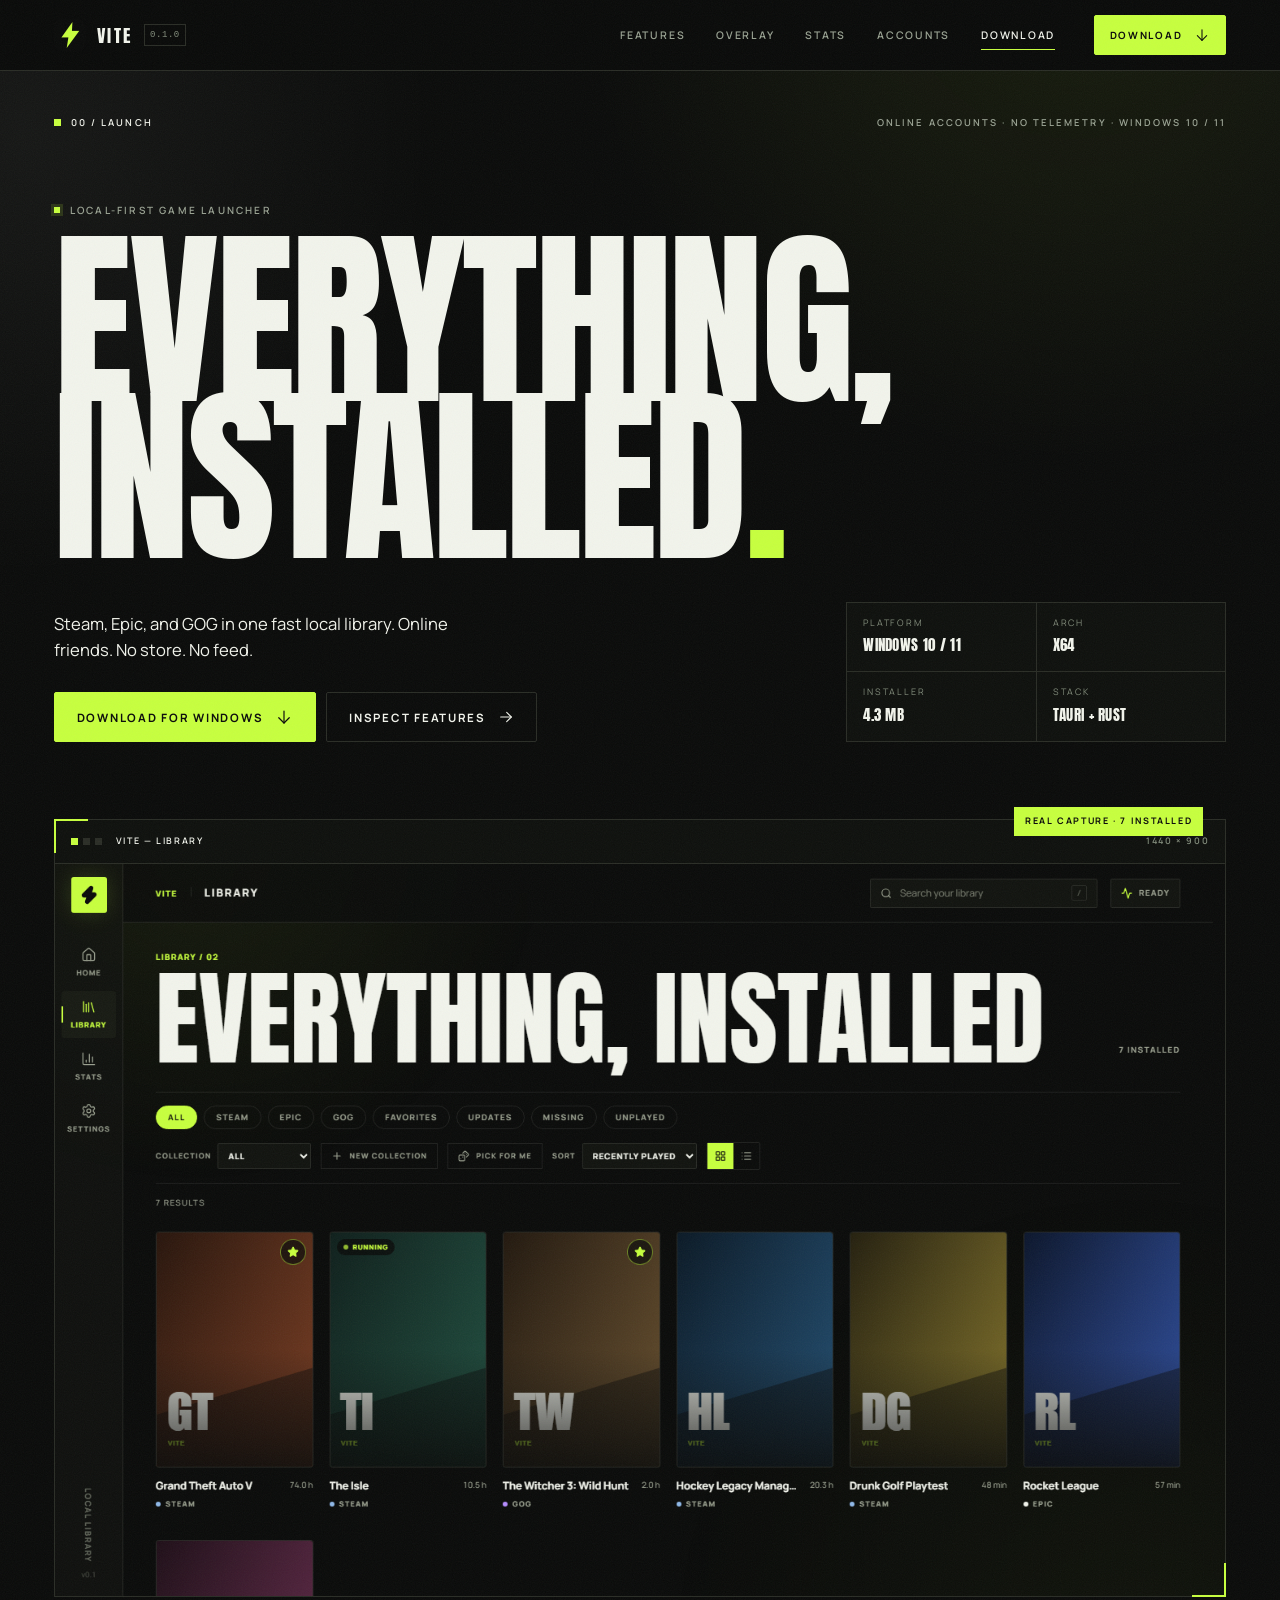
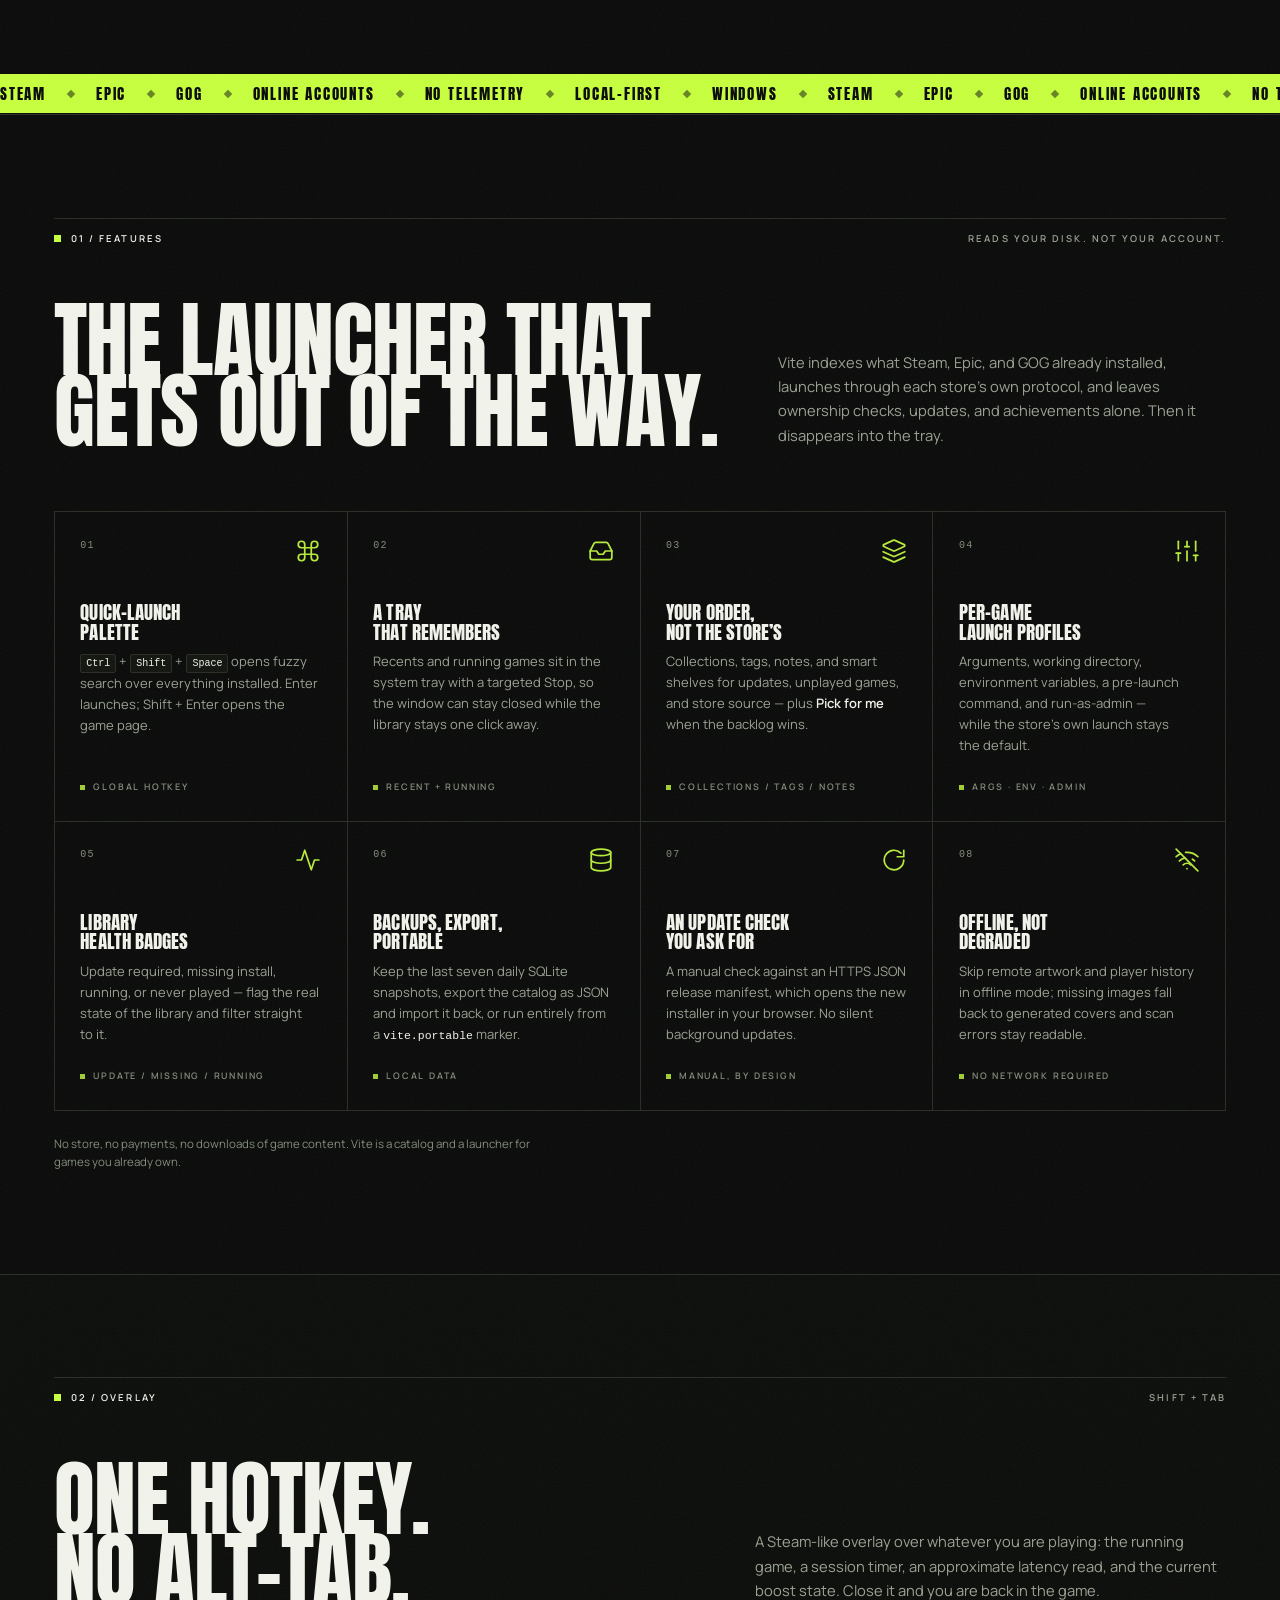
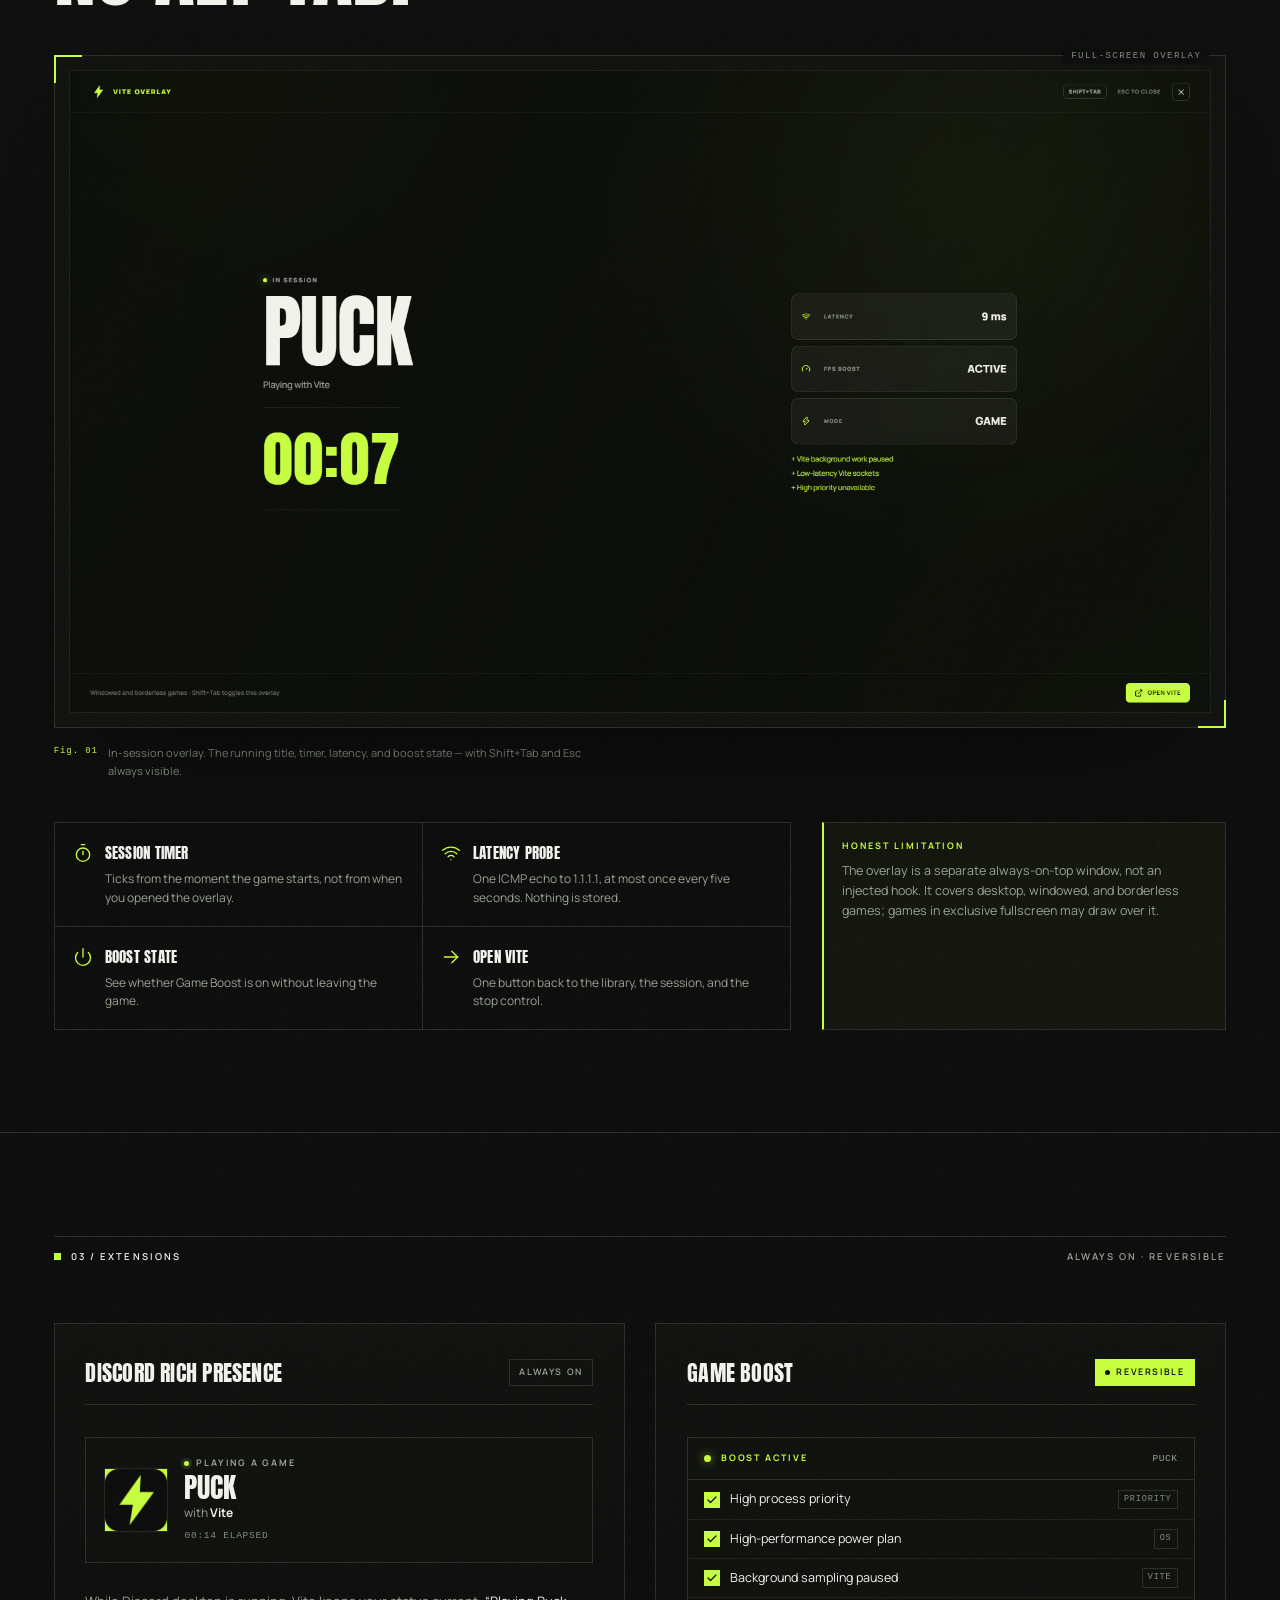
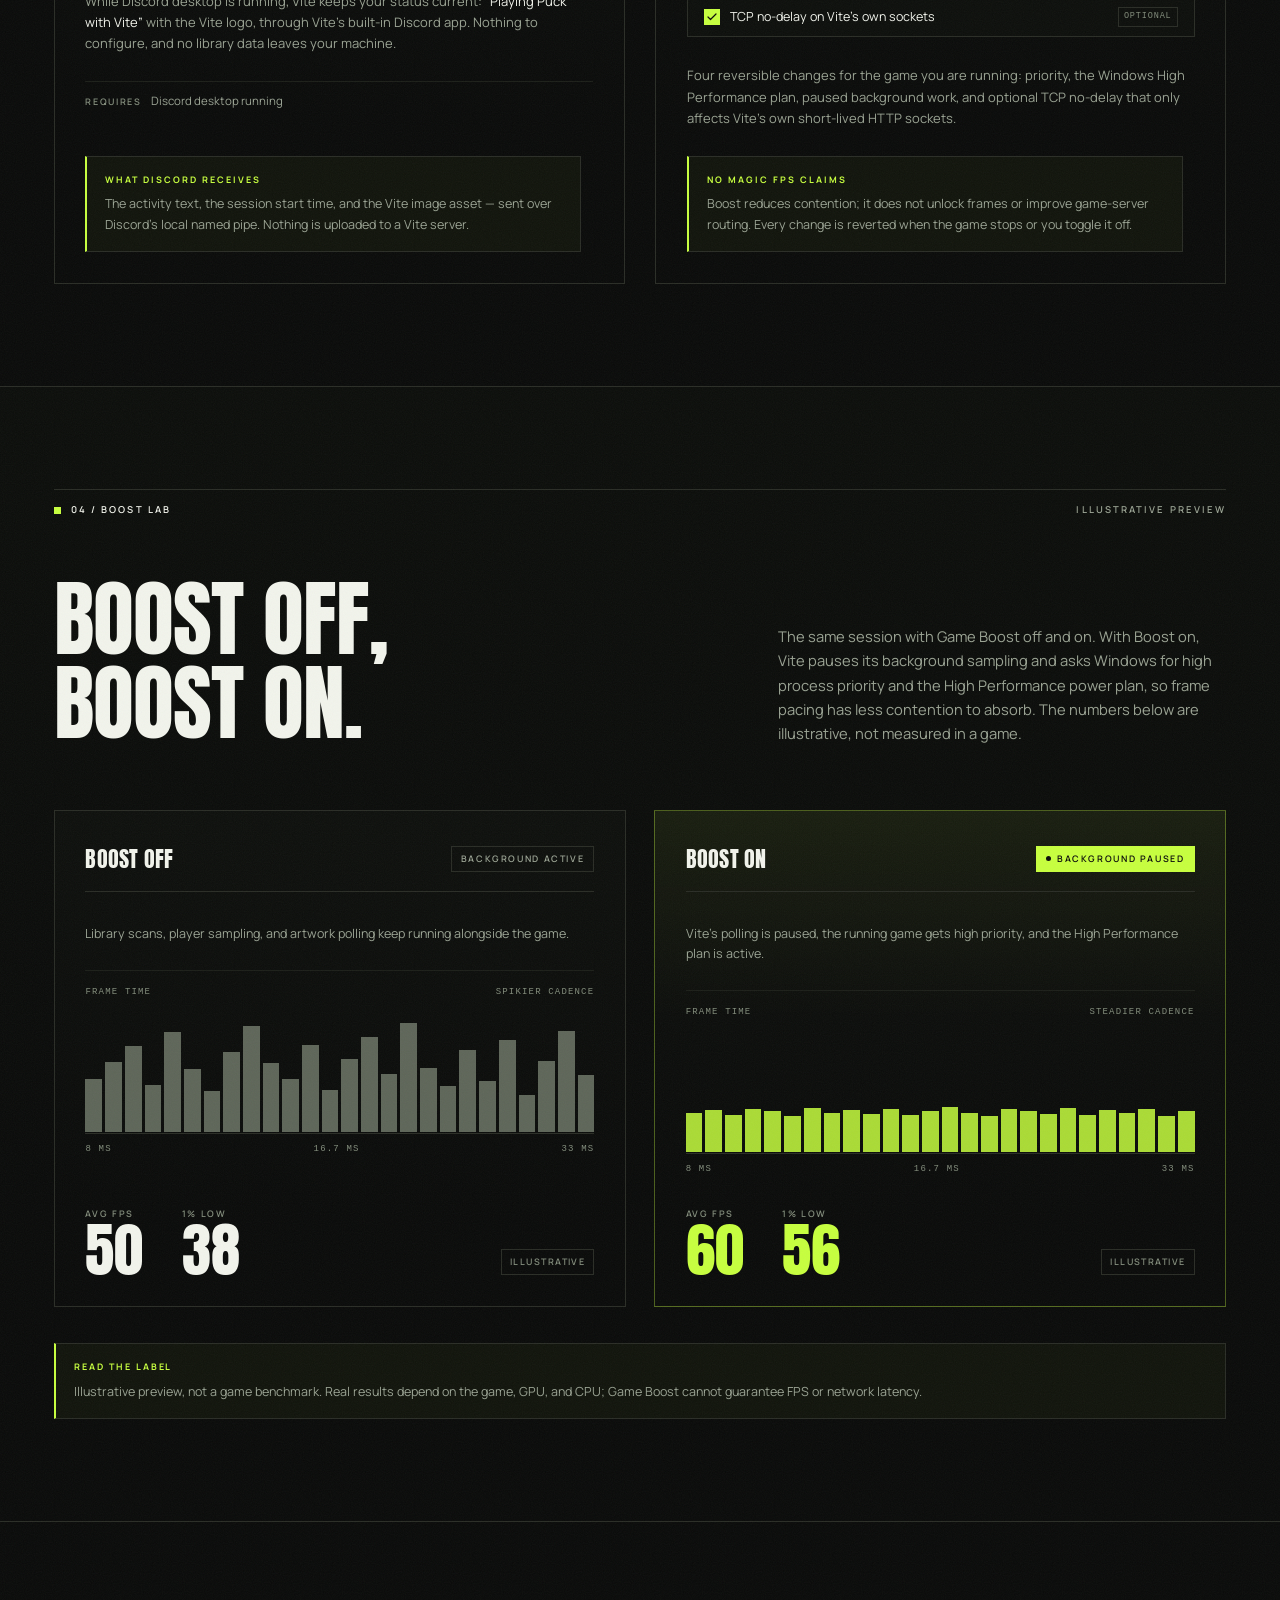
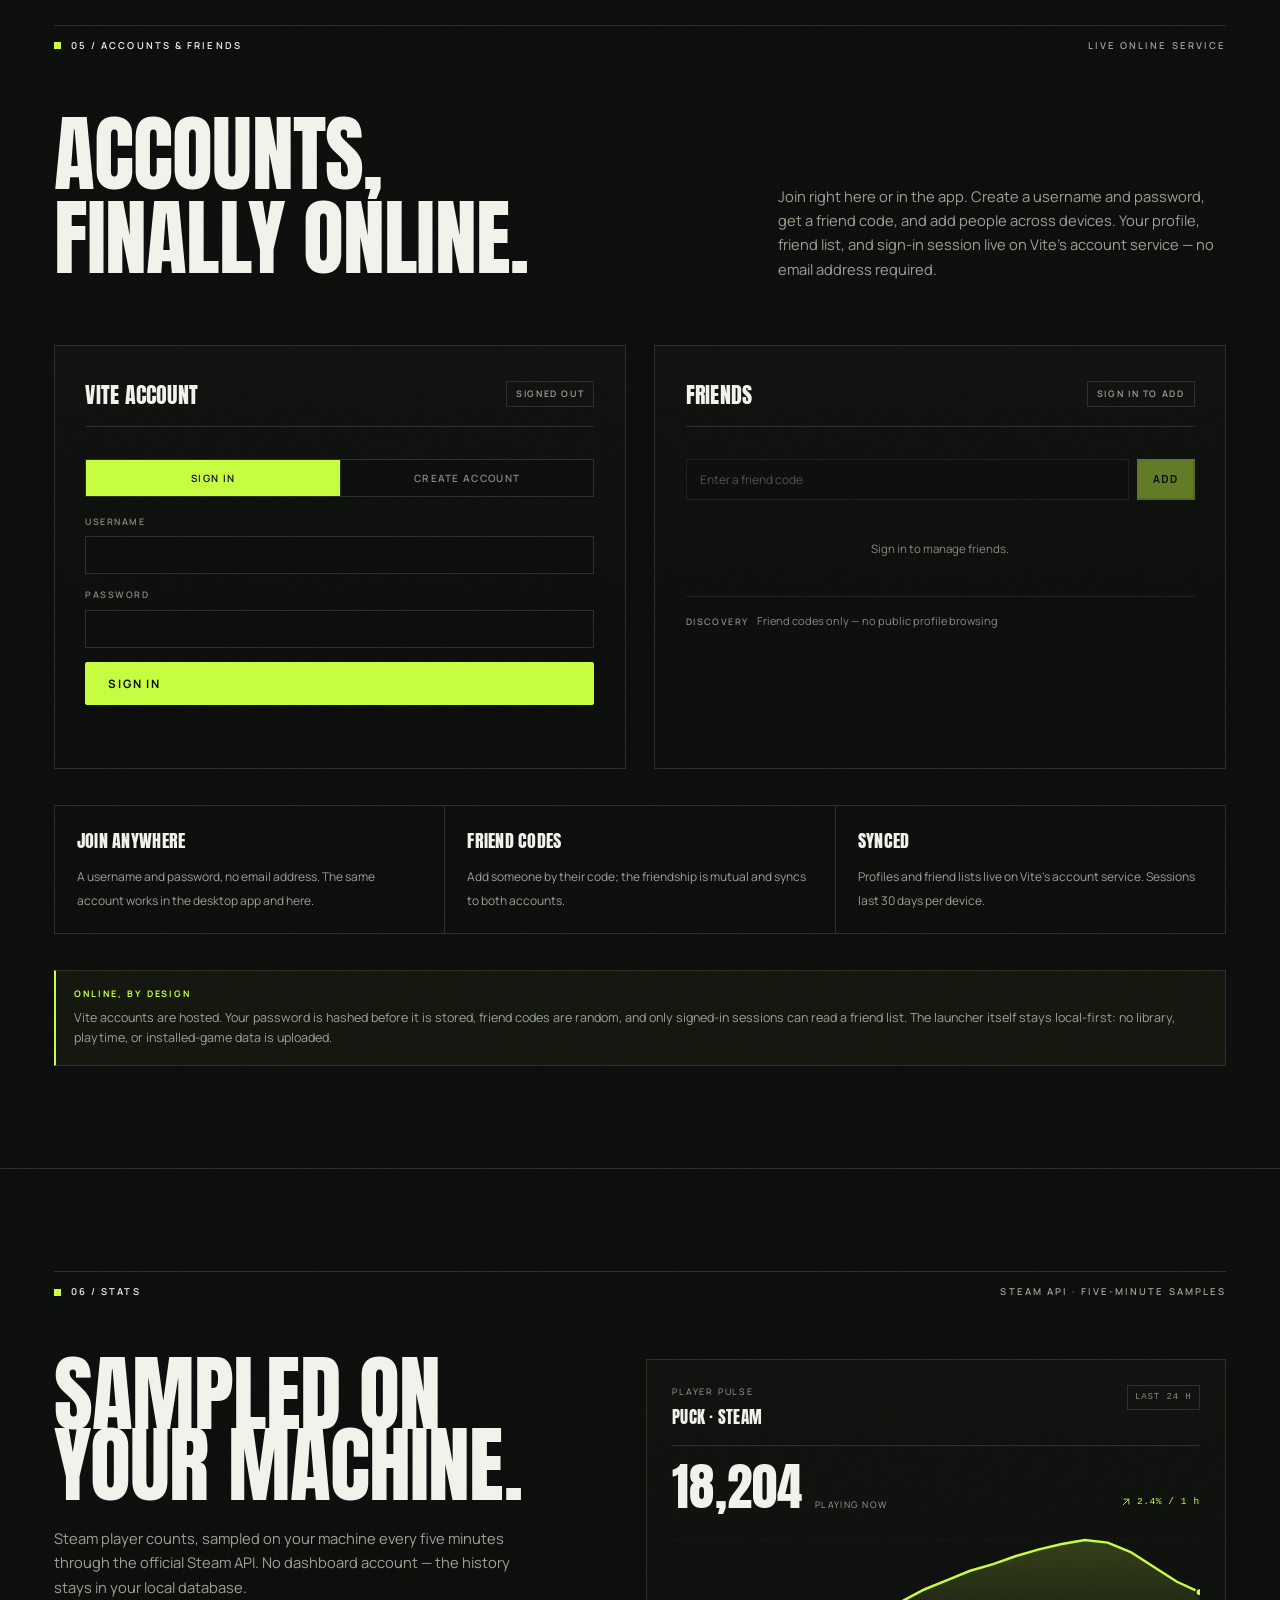
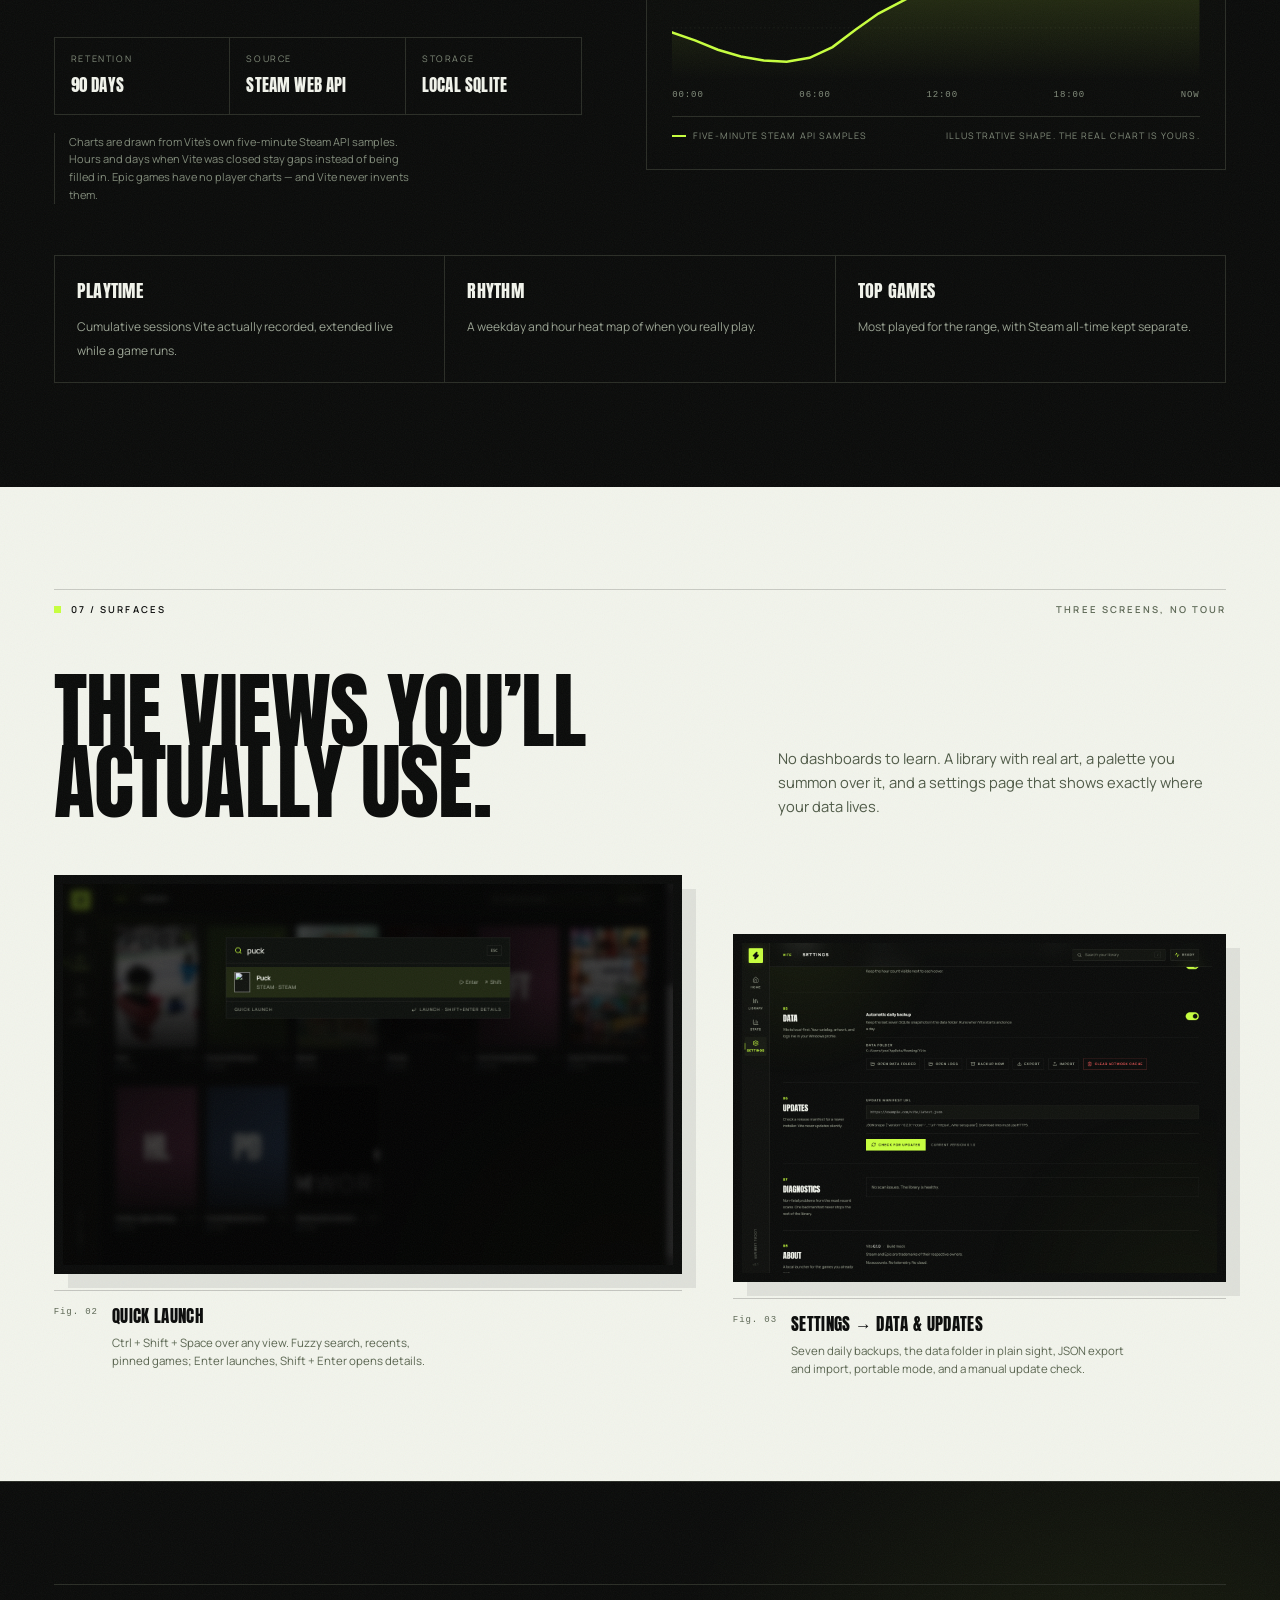
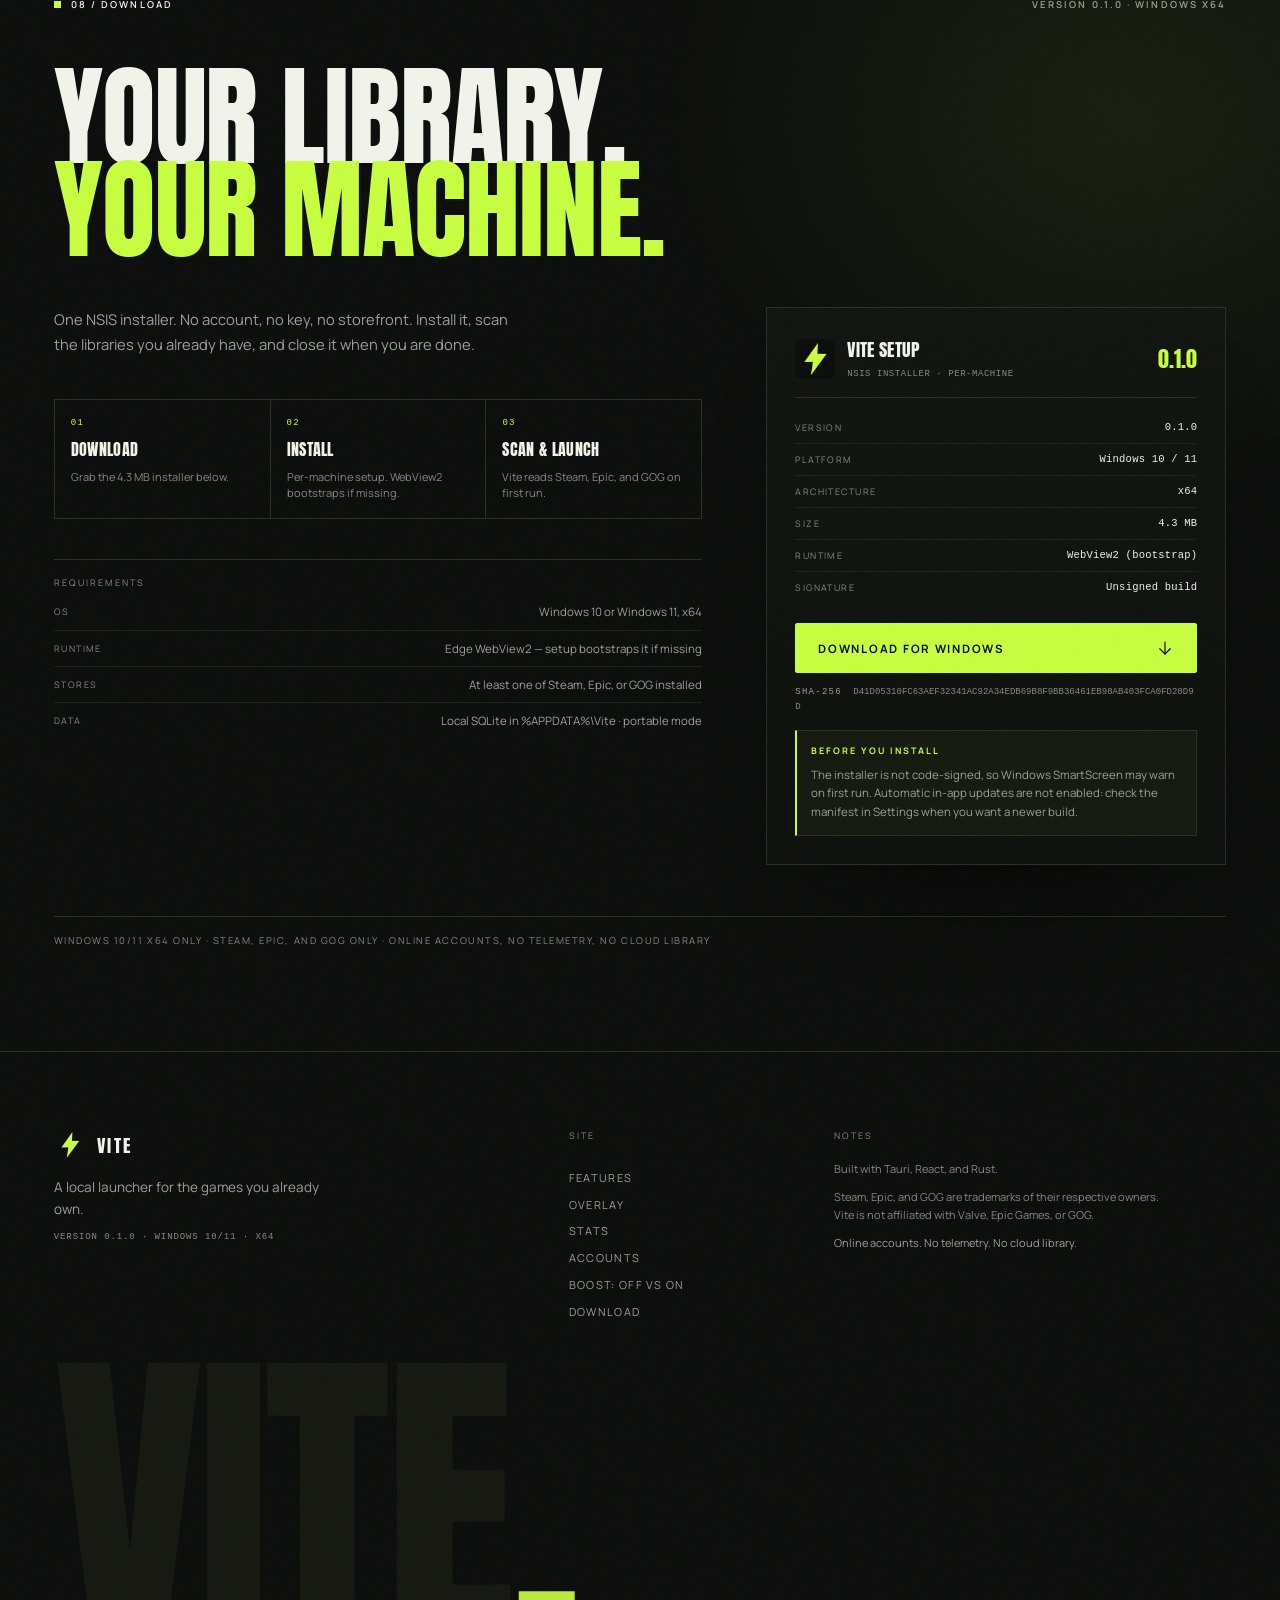
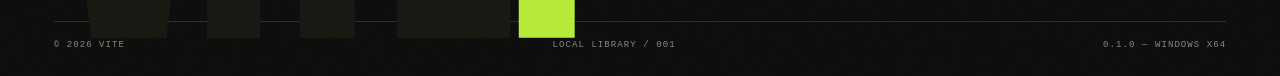
==== commit 14725984: "Ship final online accounts build and installer" ====
--- a/index.html
+++ b/index.html
@@ -8,7 +8,7 @@
 <meta name="color-scheme" content="dark">
 <meta name="theme-color" content="#0a0b0a">
 <meta property="og:title" content="Vite — everything, installed.">
-<meta property="og:description" content="Steam, Epic, and GOG in one fast local library. Online accounts and friends, no store, no feed.">
+<meta property="og:description" content="Steam, Epic, and GOG in one fast local library. online accounts and friends, no store, no feed.">
 <meta property="og:type" content="website">
 <link rel="icon" href="assets/vite-logo.png" type="image/png">
 <link rel="preload" href="assets/fonts/anton-latin.woff2" as="font" type="font/woff2" crossorigin>
@@ -84,7 +84,7 @@
       <span>Download for Windows</span>
       <svg class="icon" width="16" height="16" aria-hidden="true" focusable="false"><use href="#i-arrow-down"></use></svg>
     </a>
-    <p class="mobile-menu__meta">Version 0.1.0 · Windows 10/11 · x64 · 4.4 MB</p>
+    <p class="mobile-menu__meta">Version 0.1.0 · Windows 10/11 · x64 · 4.3 MB</p>
   </div>
 </header>
 
@@ -95,7 +95,7 @@
     <div class="wrap">
       <div class="rail hero__rail">
         <span class="rail__id"><i class="rail__mark" aria-hidden="true"></i>00 / Launch</span>
-        <span class="rail__note">Local profiles · No telemetry · Windows 10 / 11</span>
+        <span class="rail__note">Online accounts · No telemetry · Windows 10 / 11</span>
       </div>
 
       <div class="hero__head">
@@ -105,7 +105,7 @@
 
       <div class="hero__foot">
         <div class="hero__lede">
-          <p class="hero__sub">Steam, Epic, and GOG in one fast local library. No accounts. No store. No feed.</p>
+          <p class="hero__sub">Steam, Epic, and GOG in one fast local library. Online friends. No store. No feed.</p>
           <div class="hero__actions">
             <a class="btn btn--lime" href="downloads/Vite_0.1.0_x64-setup.exe" download>
               <span>Download for Windows</span>
@@ -121,7 +121,7 @@
         <ul class="specs" aria-label="Build specifications">
           <li class="spec"><span class="spec__k">Platform</span><span class="spec__v">Windows 10 / 11</span></li>
           <li class="spec"><span class="spec__k">Arch</span><span class="spec__v">x64</span></li>
-          <li class="spec"><span class="spec__k">Installer</span><span class="spec__v">4.4 MB</span></li>
+          <li class="spec"><span class="spec__k">Installer</span><span class="spec__v">4.3 MB</span></li>
           <li class="spec"><span class="spec__k">Stack</span><span class="spec__v">Tauri + Rust</span></li>
         </ul>
       </div>
@@ -149,7 +149,7 @@
         <span class="ticker__item">Steam<i class="ticker__sep" aria-hidden="true"></i></span>
         <span class="ticker__item">Epic<i class="ticker__sep" aria-hidden="true"></i></span>
         <span class="ticker__item">GOG<i class="ticker__sep" aria-hidden="true"></i></span>
-        <span class="ticker__item">No accounts<i class="ticker__sep" aria-hidden="true"></i></span>
+        <span class="ticker__item">Online accounts<i class="ticker__sep" aria-hidden="true"></i></span>
         <span class="ticker__item">No telemetry<i class="ticker__sep" aria-hidden="true"></i></span>
         <span class="ticker__item">Local-first<i class="ticker__sep" aria-hidden="true"></i></span>
         <span class="ticker__item">Windows<i class="ticker__sep" aria-hidden="true"></i></span>
@@ -158,7 +158,7 @@
         <span class="ticker__item">Steam<i class="ticker__sep"></i></span>
         <span class="ticker__item">Epic<i class="ticker__sep"></i></span>
         <span class="ticker__item">GOG<i class="ticker__sep"></i></span>
-        <span class="ticker__item">No accounts<i class="ticker__sep"></i></span>
+        <span class="ticker__item">Online accounts<i class="ticker__sep"></i></span>
         <span class="ticker__item">No telemetry<i class="ticker__sep"></i></span>
         <span class="ticker__item">Local-first<i class="ticker__sep"></i></span>
         <span class="ticker__item">Windows<i class="ticker__sep"></i></span>
@@ -651,7 +651,7 @@
           <p class="section__lede">One NSIS installer. No account, no key, no storefront. Install it, scan the libraries you already have, and close it when you are done.</p>
 
           <ol class="steps">
-            <li class="step"><span class="step__num">01</span><span class="step__title">Download</span><span class="step__copy">Grab the 4.4 MB installer below.</span></li>
+            <li class="step"><span class="step__num">01</span><span class="step__title">Download</span><span class="step__copy">Grab the 4.3 MB installer below.</span></li>
             <li class="step"><span class="step__num">02</span><span class="step__title">Install</span><span class="step__copy">Per-machine setup. WebView2 bootstraps if missing.</span></li>
             <li class="step"><span class="step__num">03</span><span class="step__title">Scan &amp; launch</span><span class="step__copy">Vite reads Steam, Epic, and GOG on first run.</span></li>
           </ol>
@@ -681,7 +681,7 @@
             <div class="spec-row"><dt>Version</dt><dd>0.1.0</dd></div>
             <div class="spec-row"><dt>Platform</dt><dd>Windows 10 / 11</dd></div>
             <div class="spec-row"><dt>Architecture</dt><dd>x64</dd></div>
-            <div class="spec-row"><dt>Size</dt><dd>4.4 MB</dd></div>
+            <div class="spec-row"><dt>Size</dt><dd>4.3 MB</dd></div>
             <div class="spec-row"><dt>Runtime</dt><dd>WebView2 (bootstrap)</dd></div>
             <div class="spec-row"><dt>Signature</dt><dd>Unsigned build</dd></div>
           </dl>
@@ -691,7 +691,7 @@
             <svg class="icon" width="18" height="18" aria-hidden="true" focusable="false"><use href="#i-arrow-down"></use></svg>
           </a>
 
-          <p class="installer__hash"><span>SHA-256</span> B007ADDF2022A23FC76BFF3803D3217F7E1C90A0F9970DCAB5771D45DA8FA933</p>
+          <p class="installer__hash"><span>SHA-256</span> D41D05310FC63AEF32341AC92A34EDB69B8F9BB36461EB98AB403FCA0FD20D9D</p>
 
           <div class="note note--compact">
             <span class="note__label">Before you install</span>
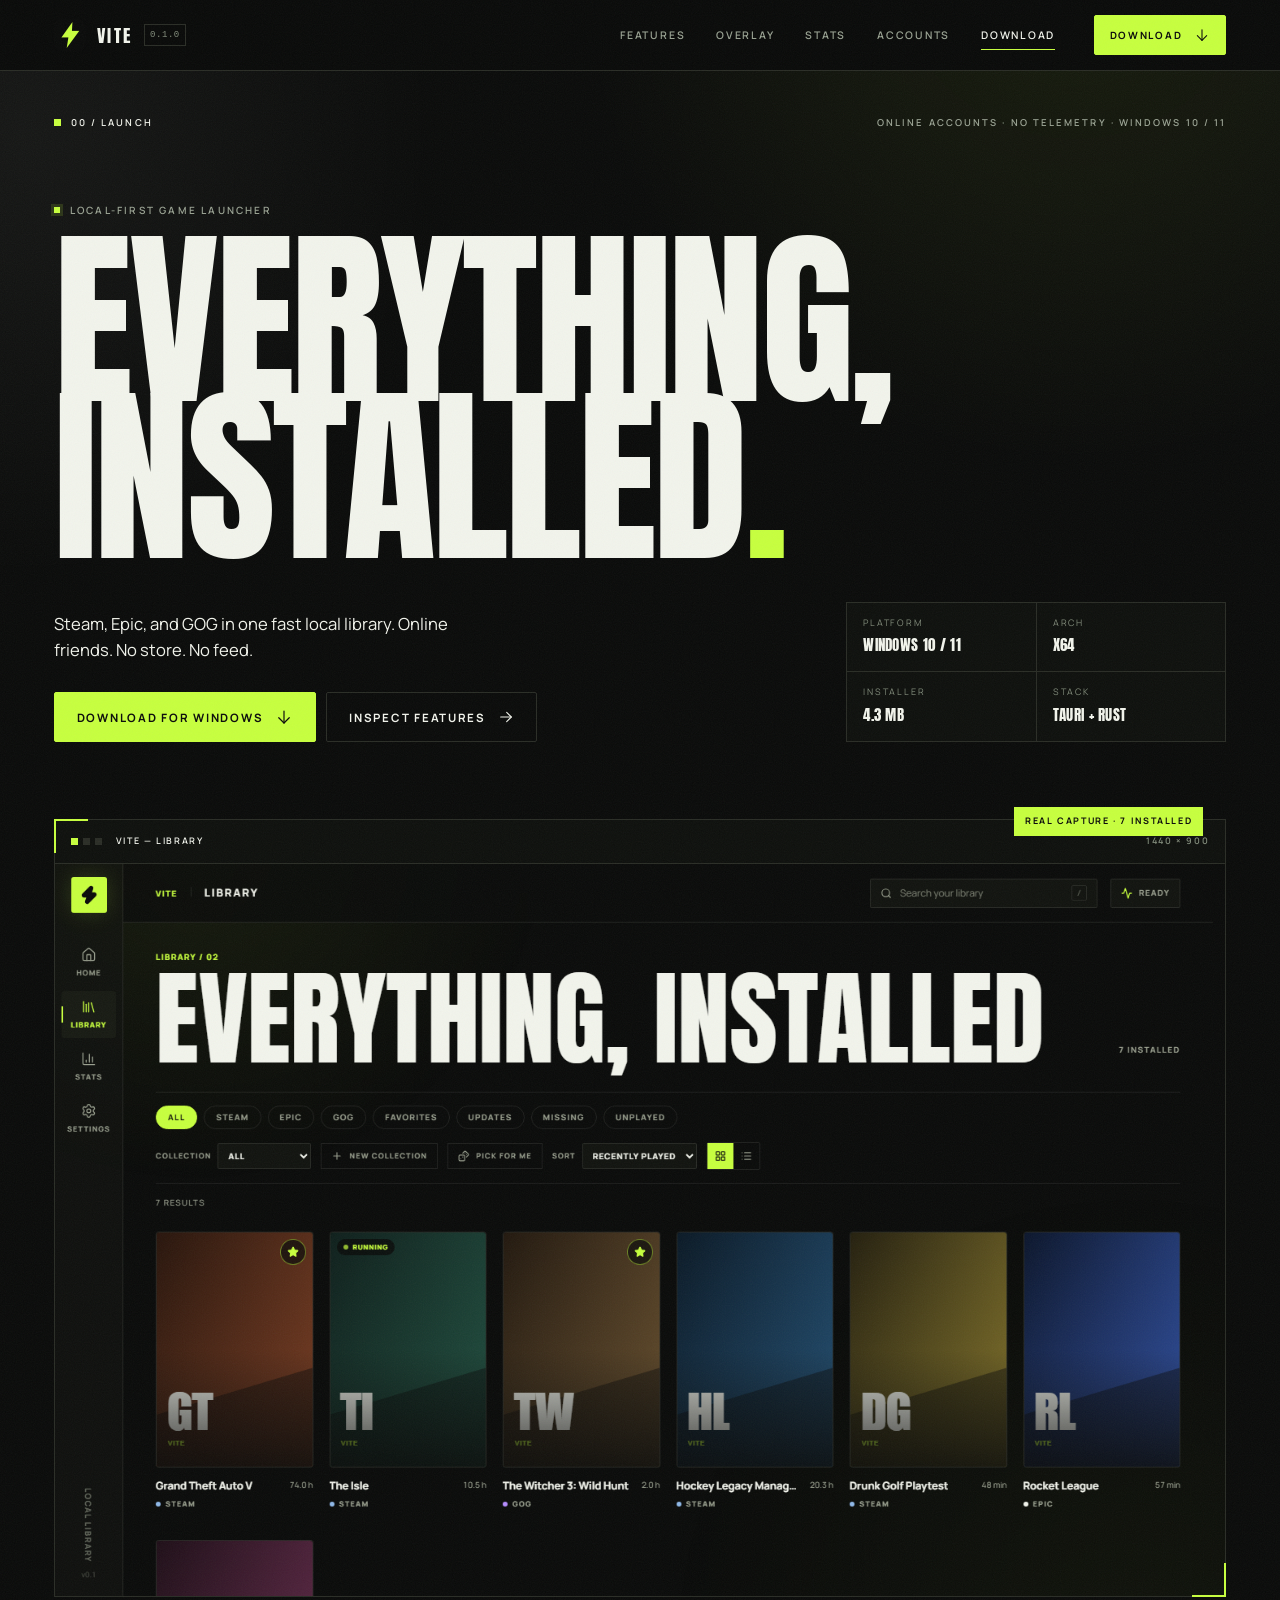
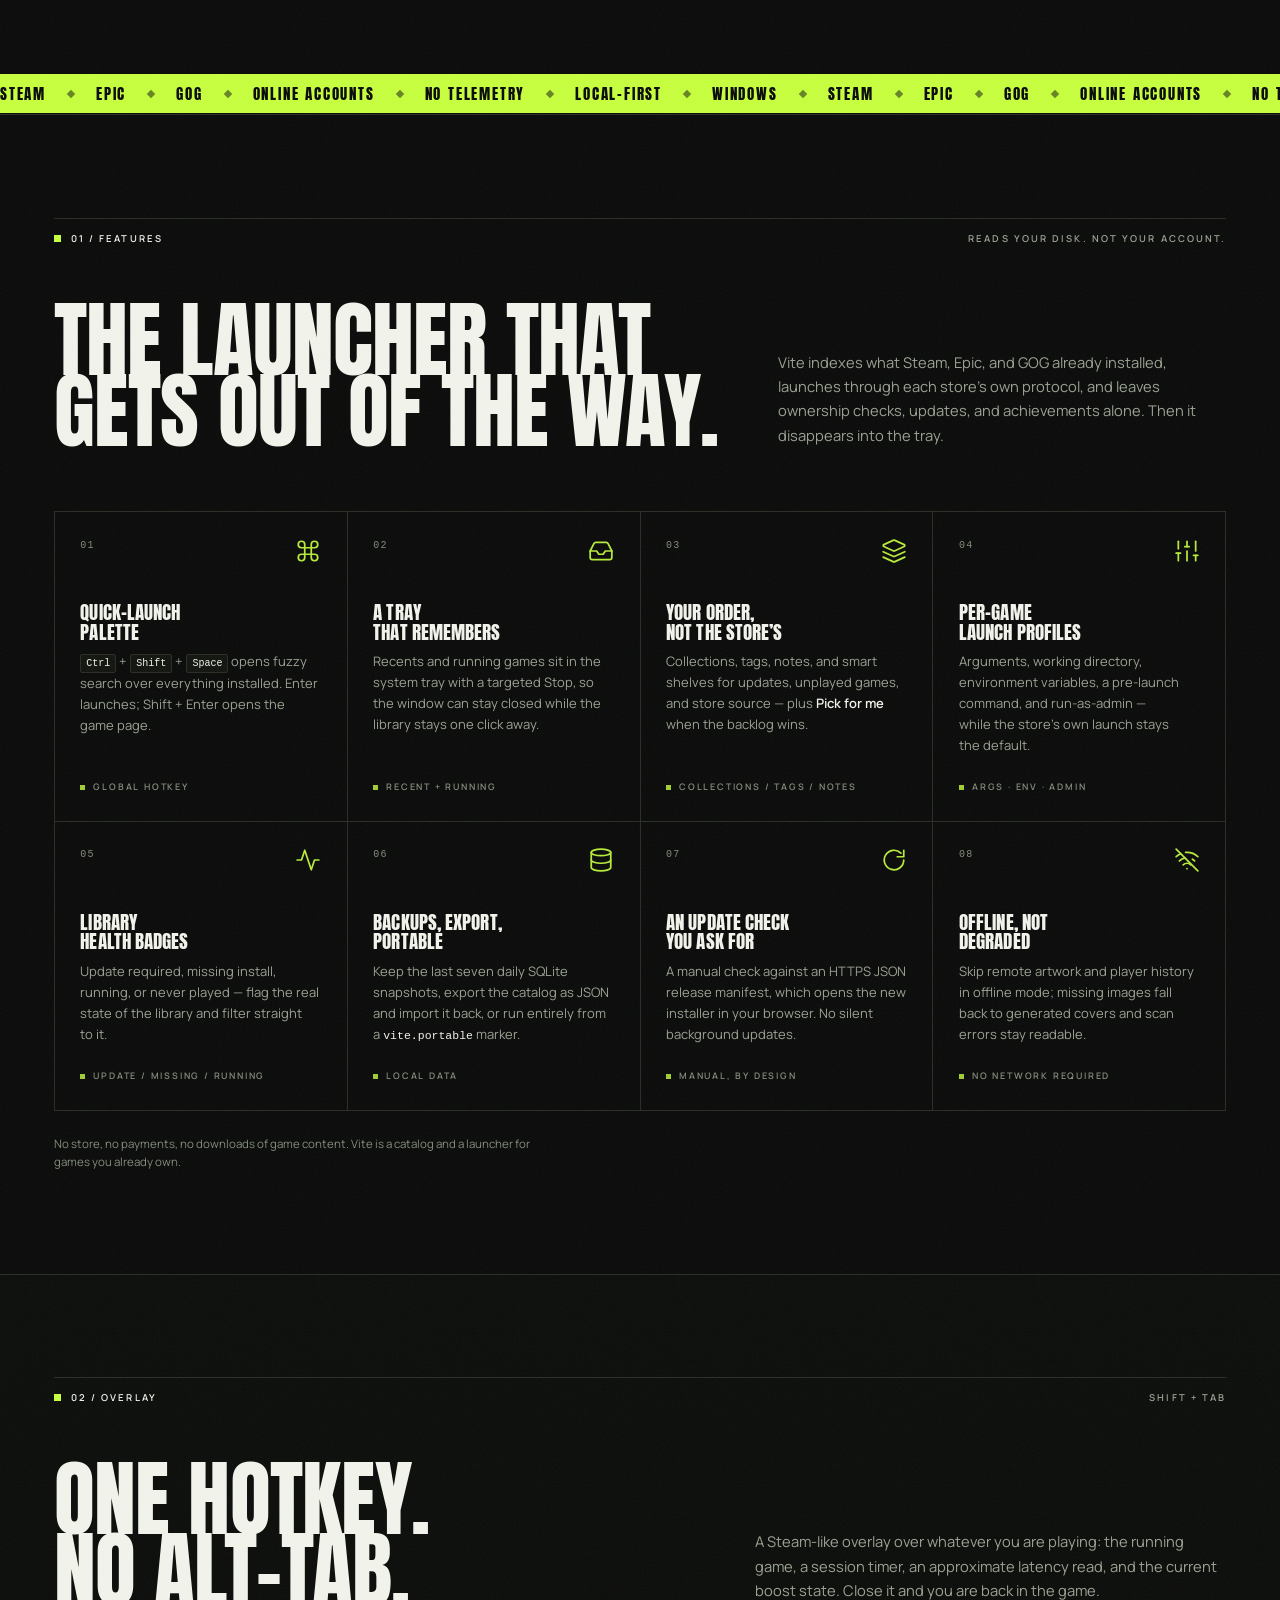
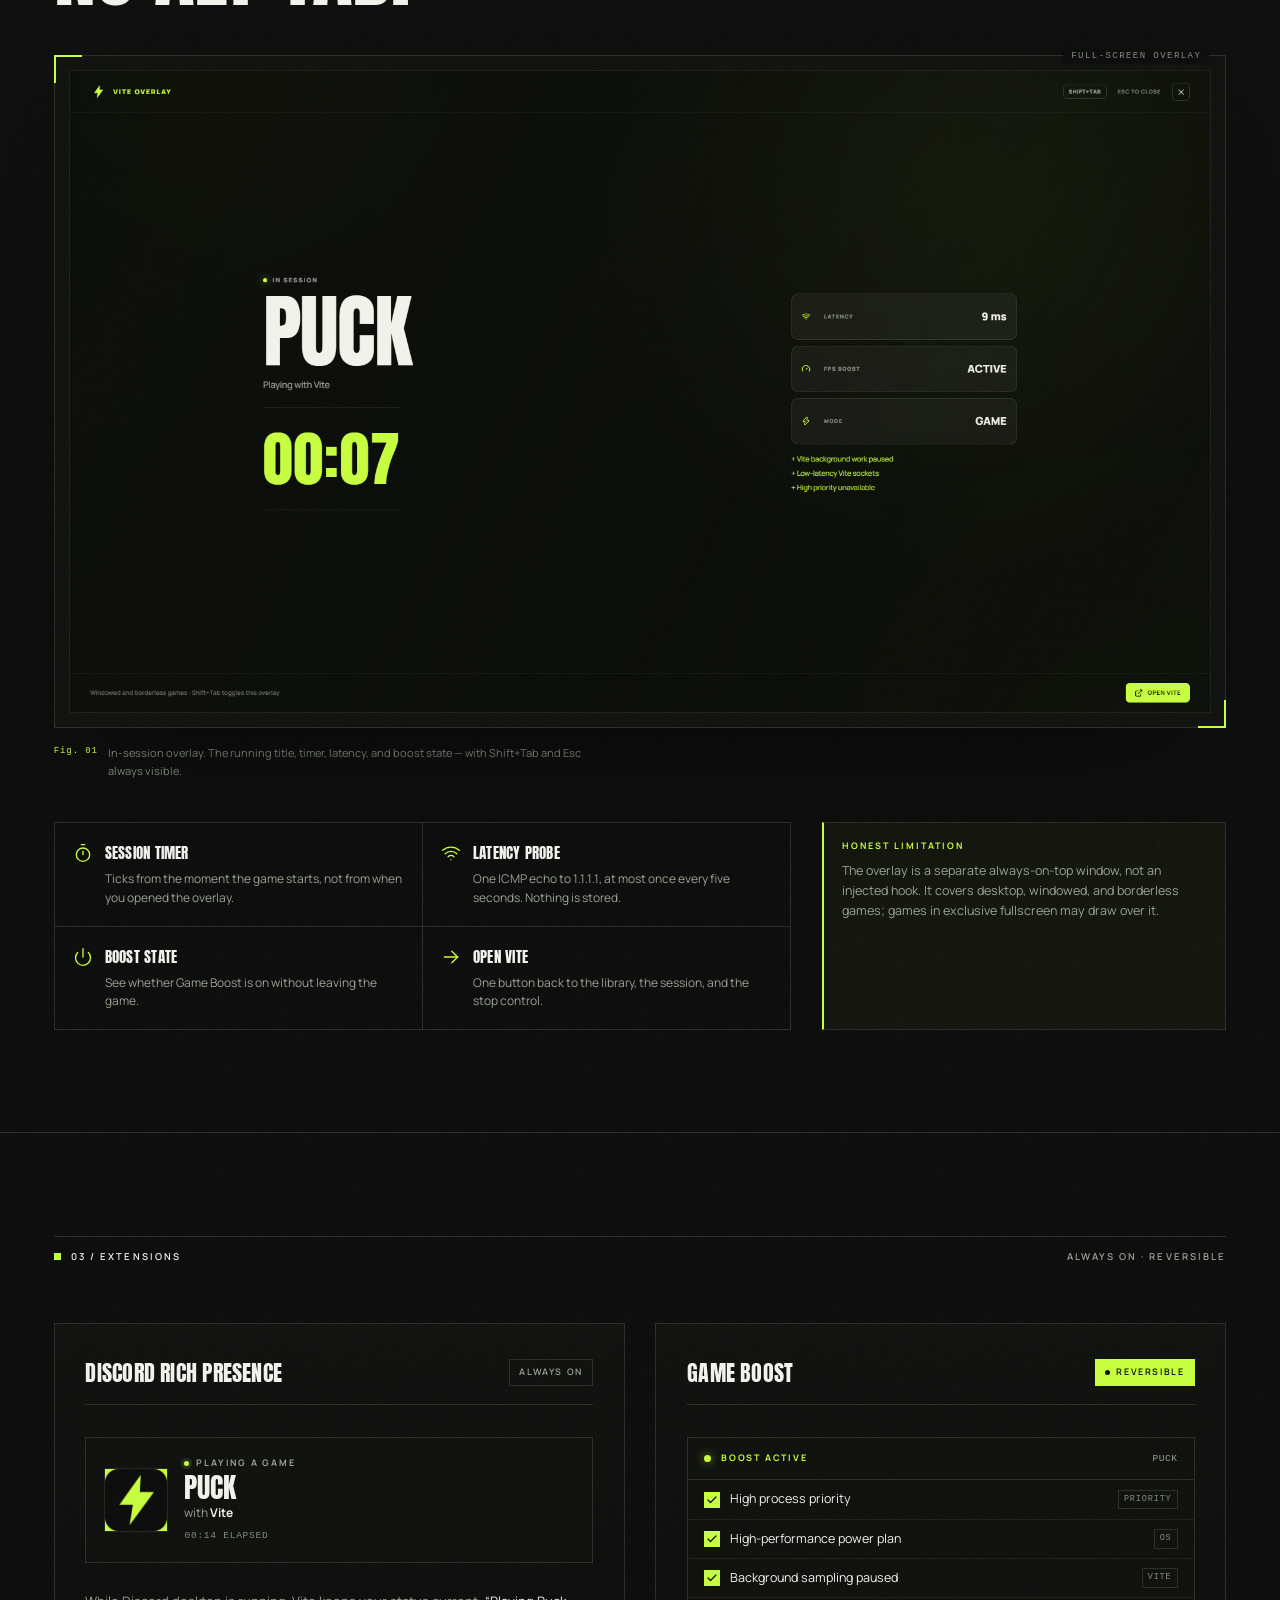
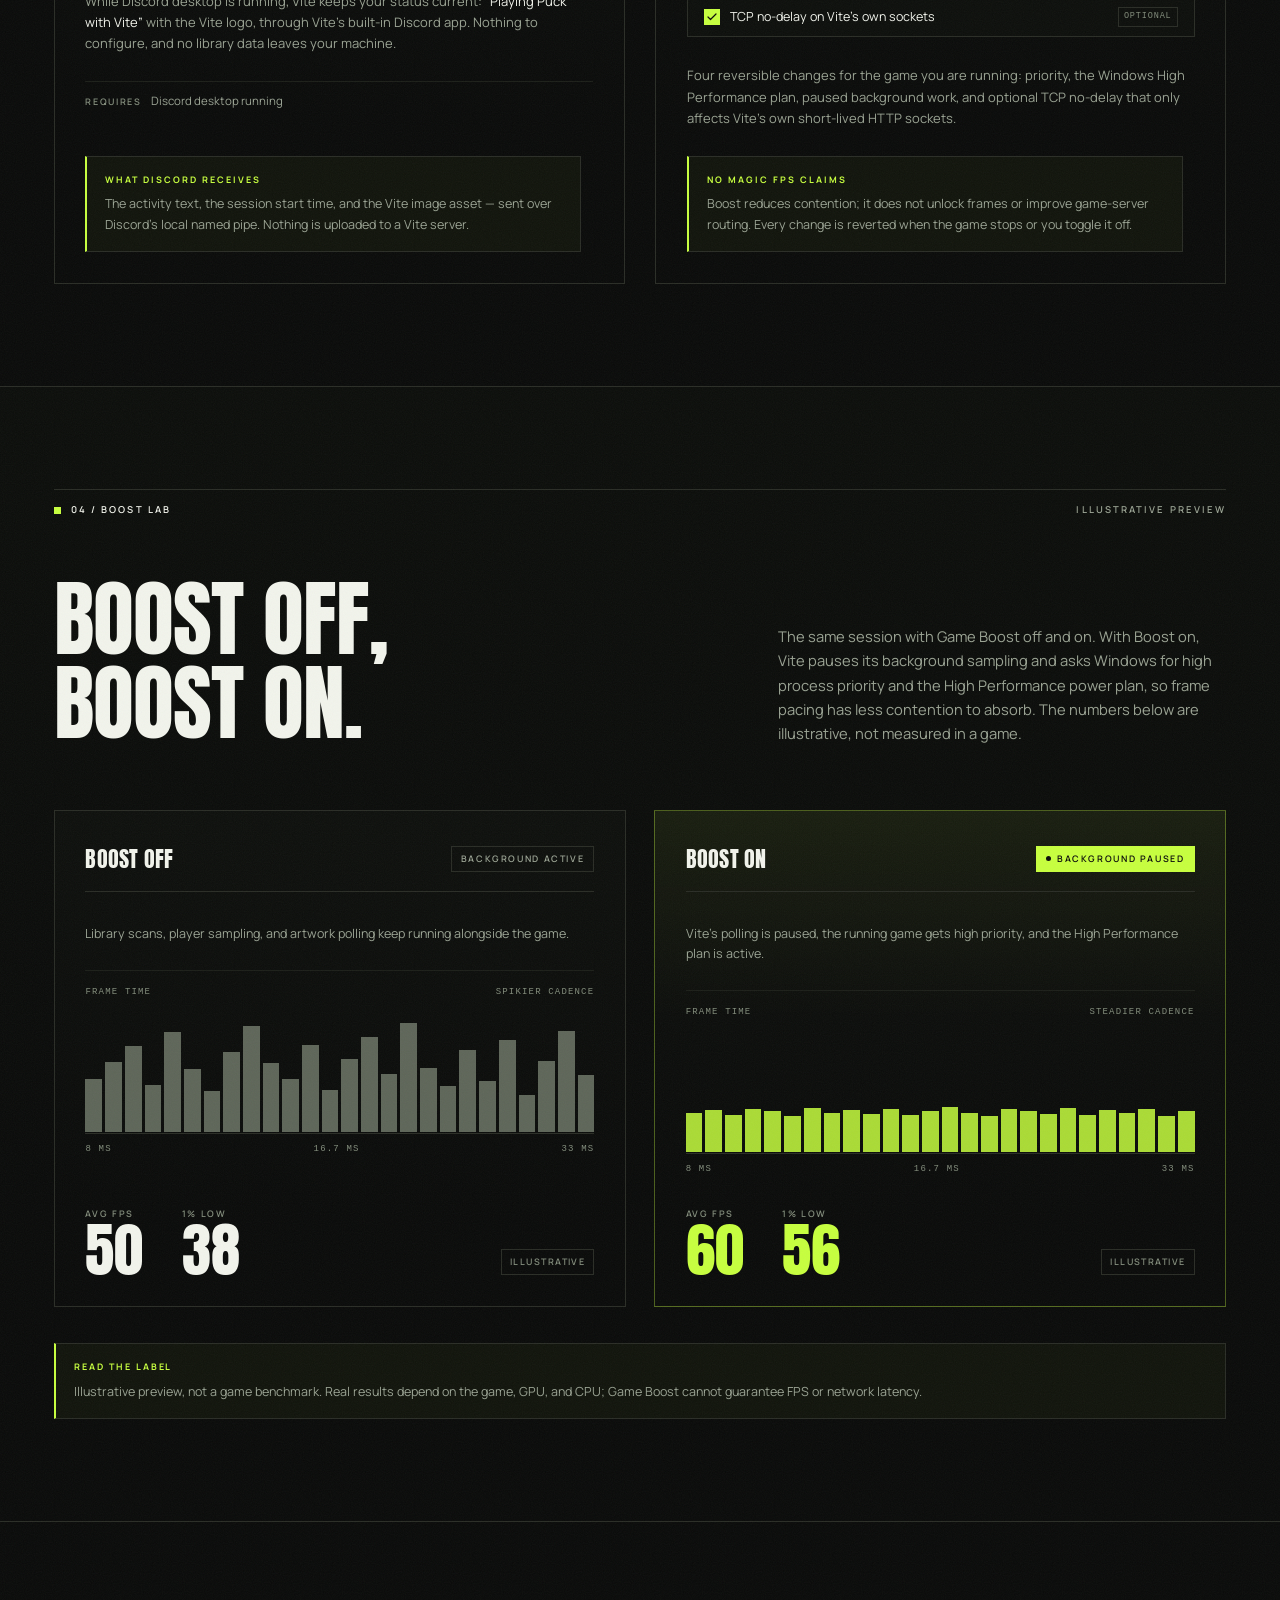
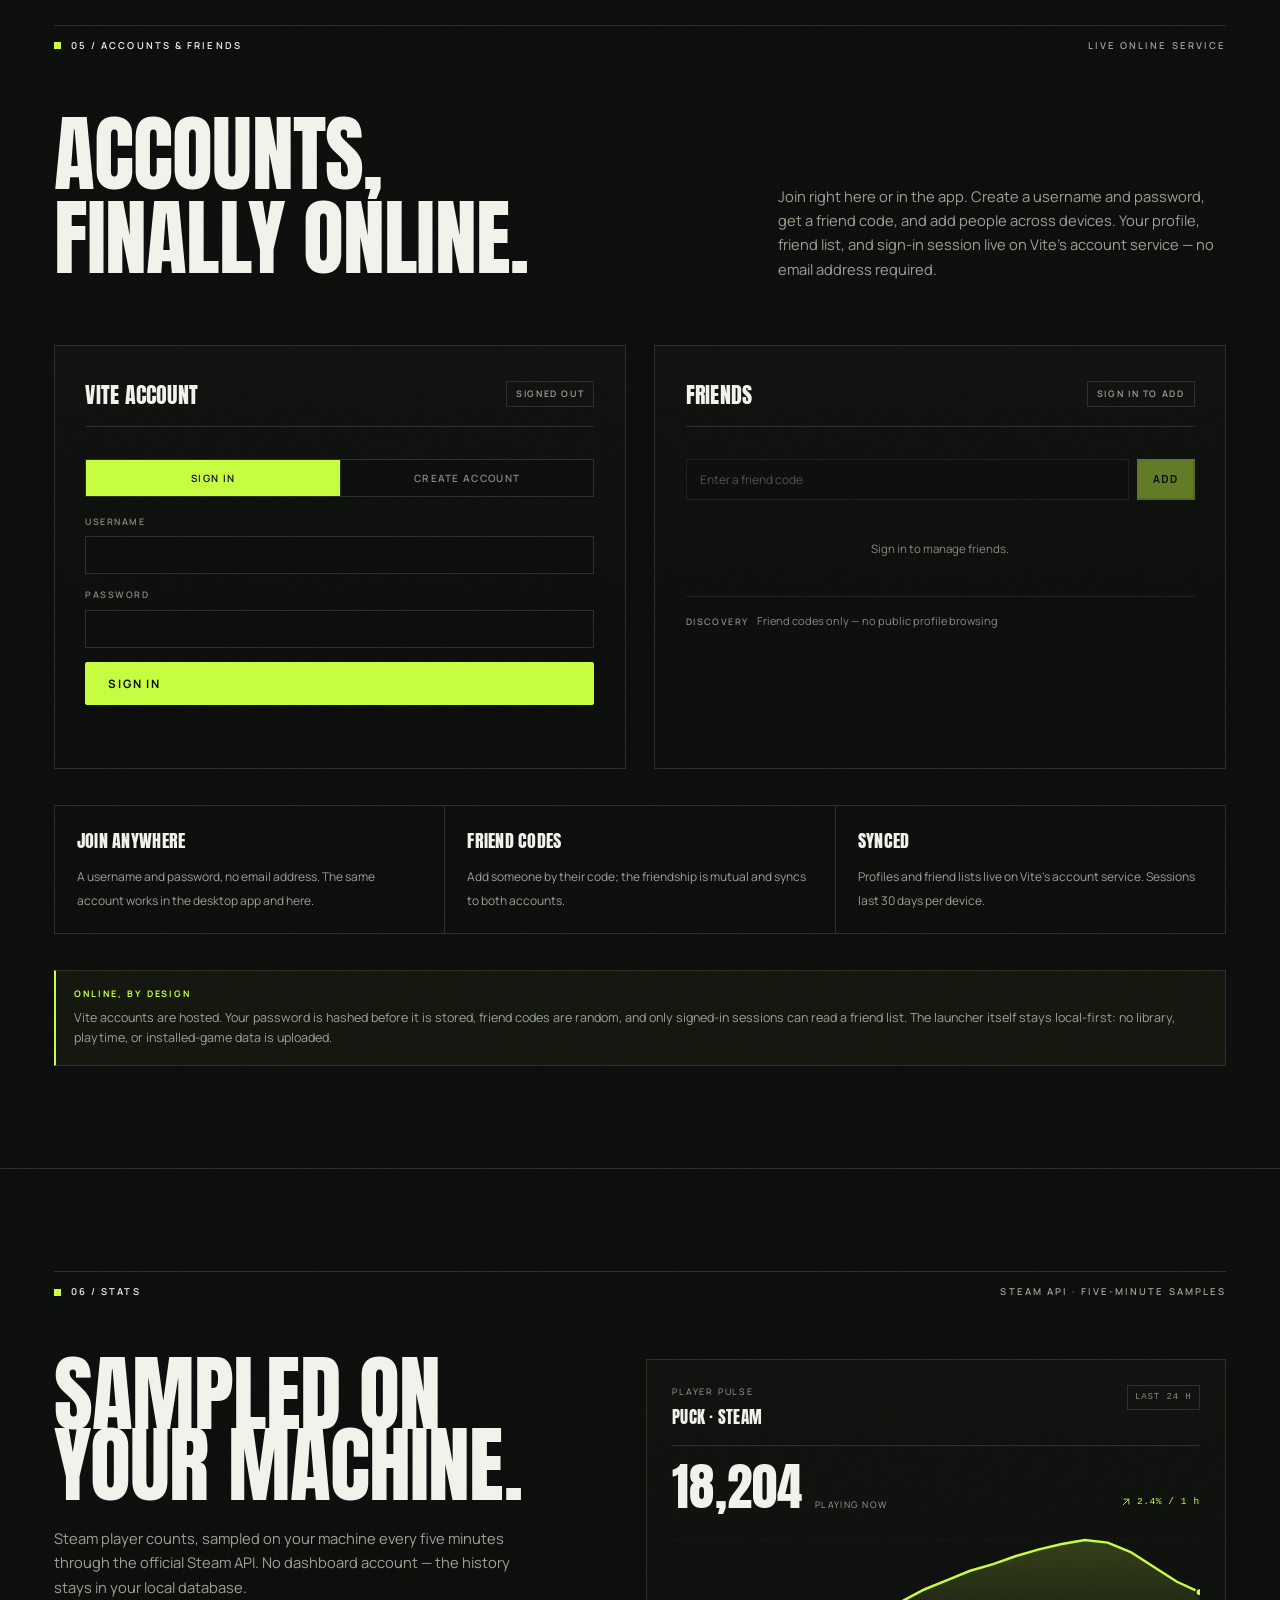
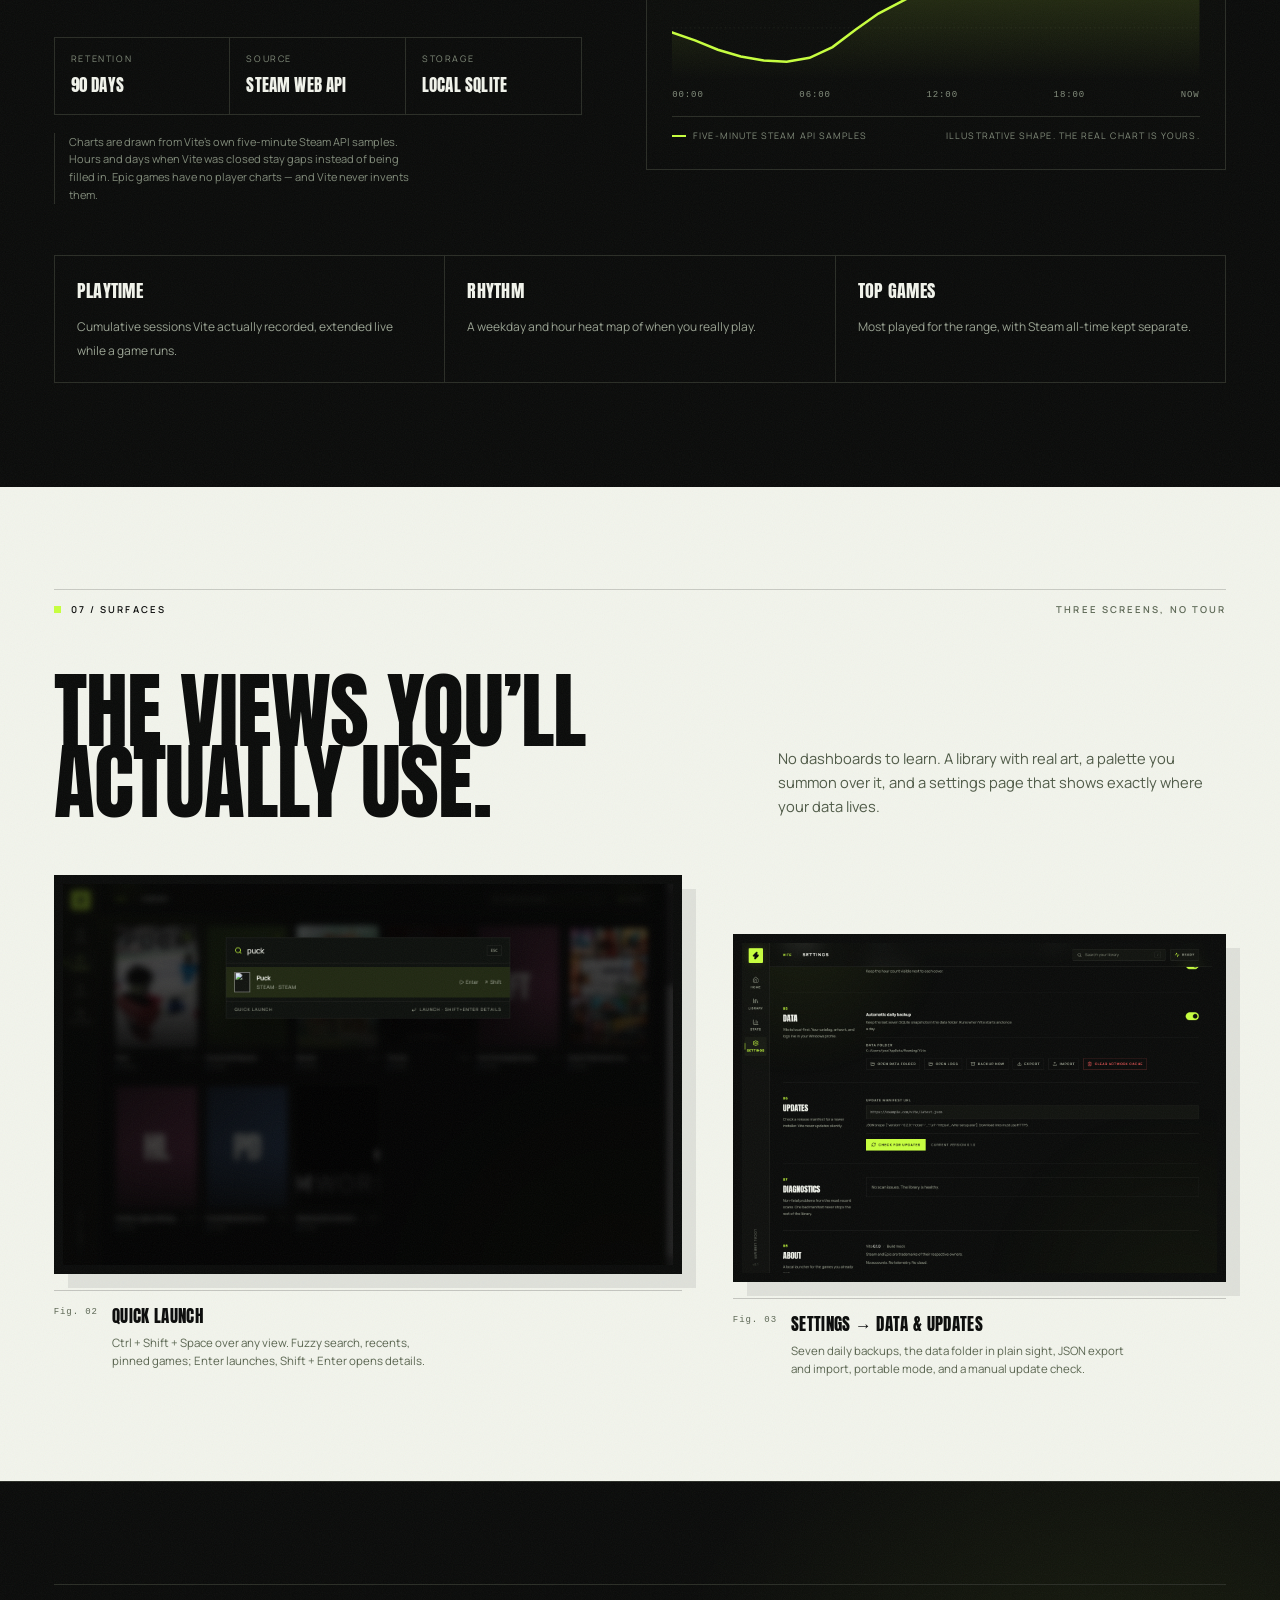
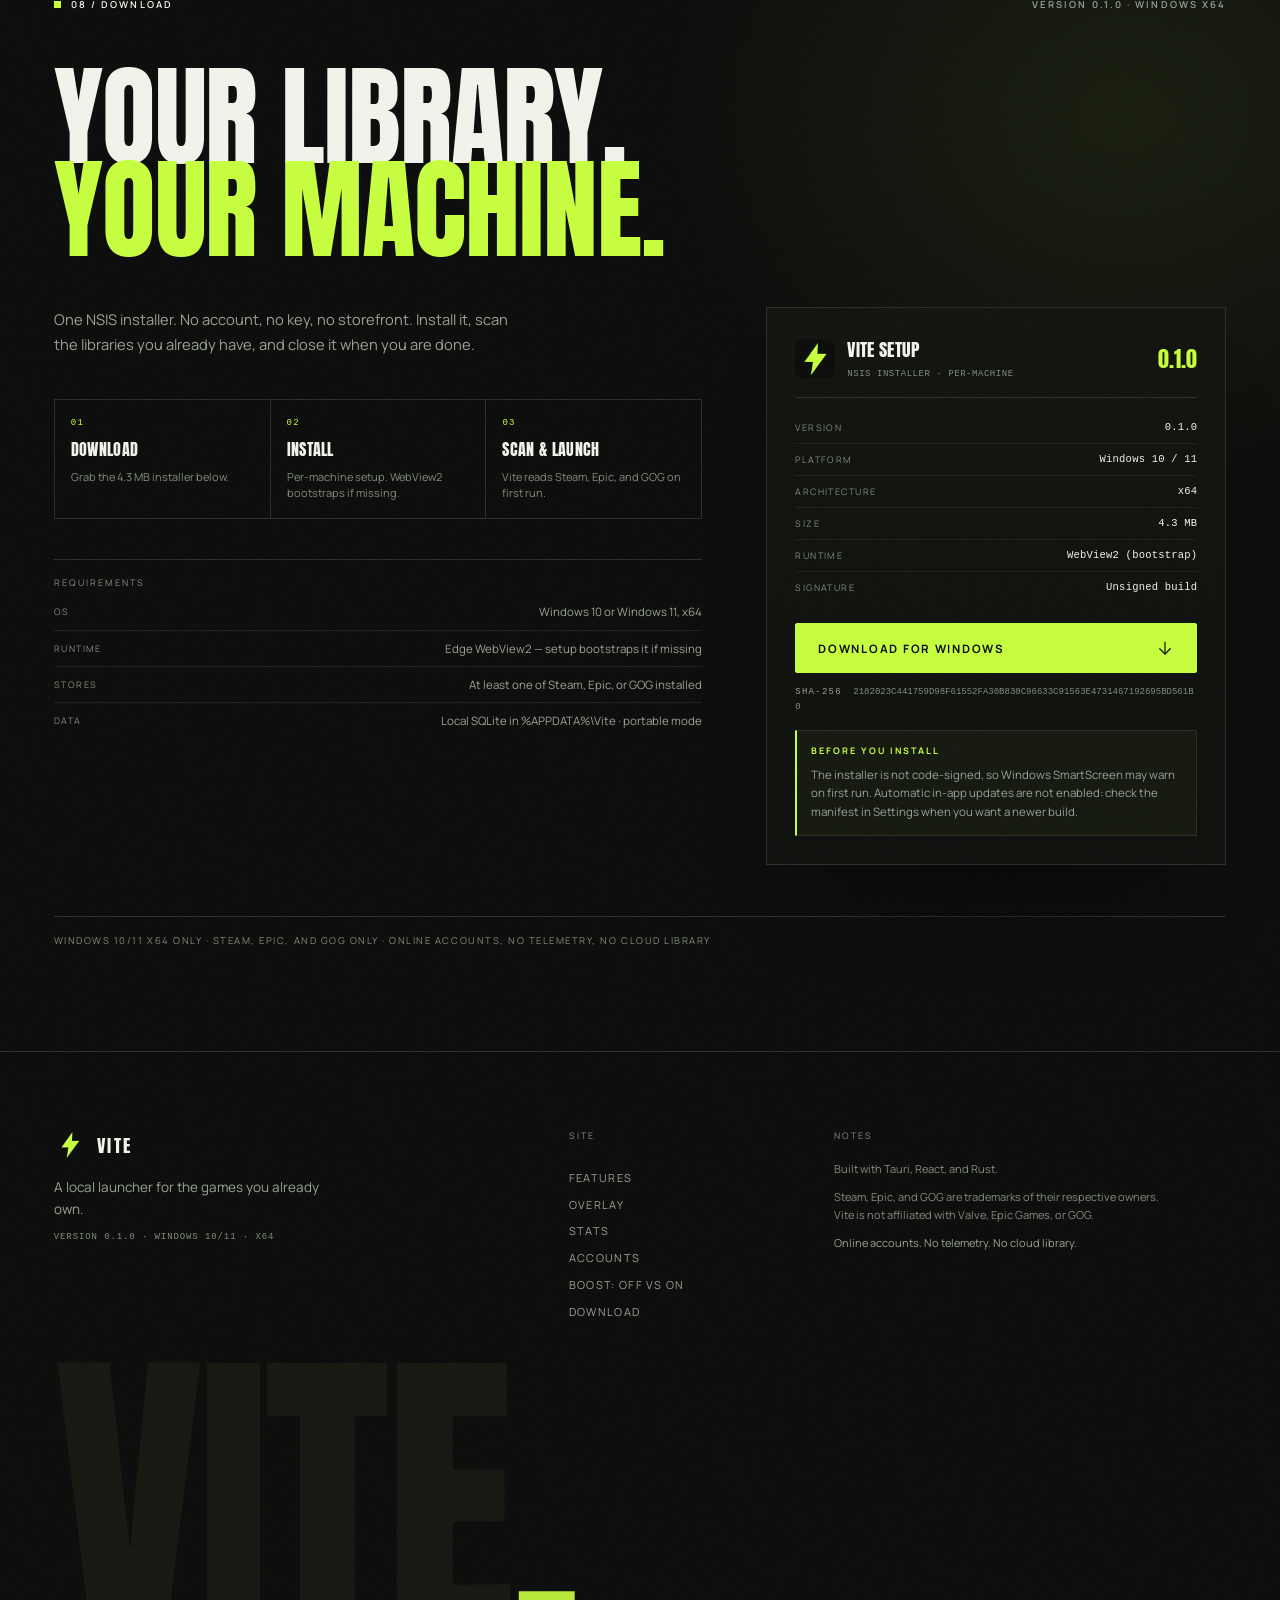
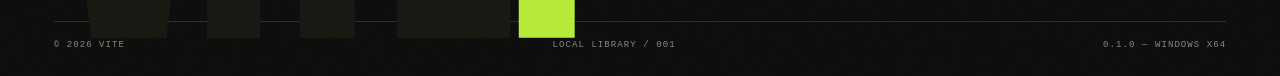
==== commit 589515d9: "Sync final installer and shortcut fix build" ====
--- a/index.html
+++ b/index.html
@@ -691,7 +691,7 @@
             <svg class="icon" width="18" height="18" aria-hidden="true" focusable="false"><use href="#i-arrow-down"></use></svg>
           </a>
 
-          <p class="installer__hash"><span>SHA-256</span> D41D05310FC63AEF32341AC92A34EDB69B8F9BB36461EB98AB403FCA0FD20D9D</p>
+          <p class="installer__hash"><span>SHA-256</span> 2182023C441759D98F61552FA30B830C96633C91563E4731467192695BD561B0</p>
 
           <div class="note note--compact">
             <span class="note__label">Before you install</span>
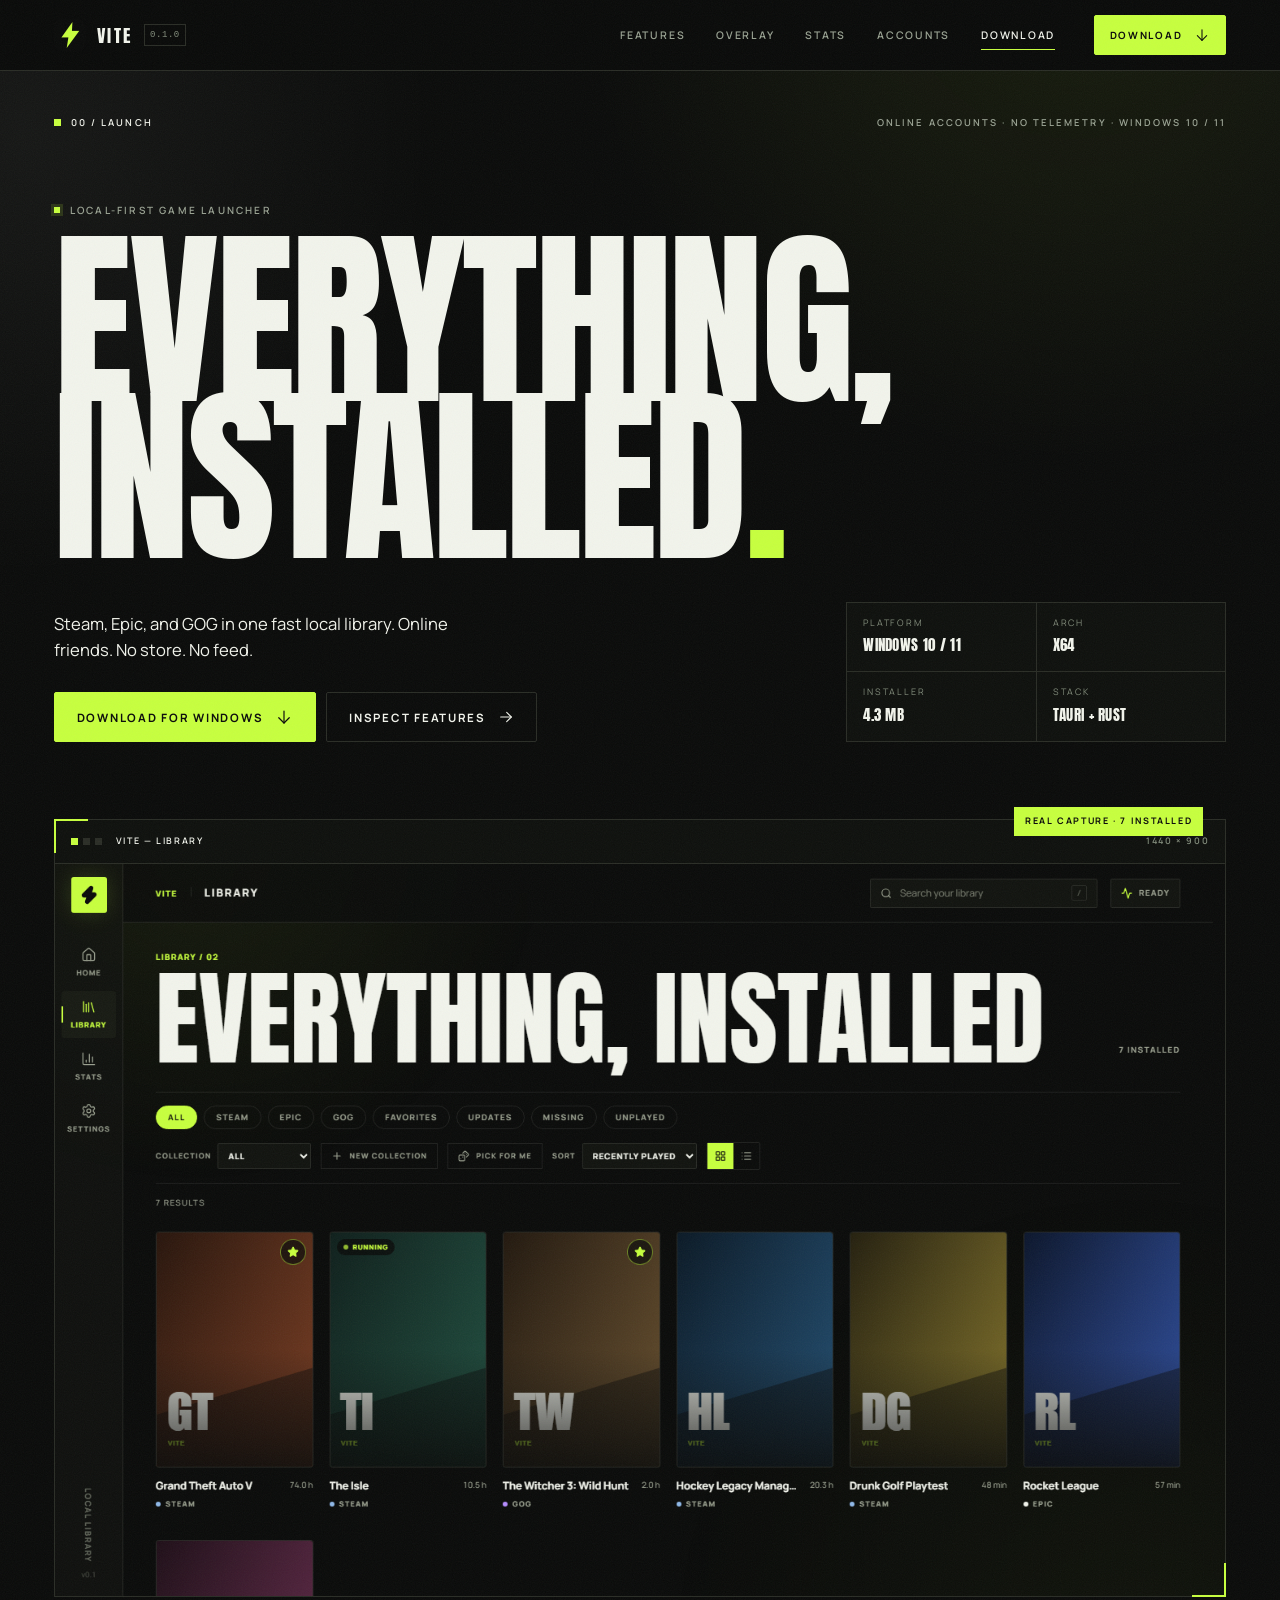
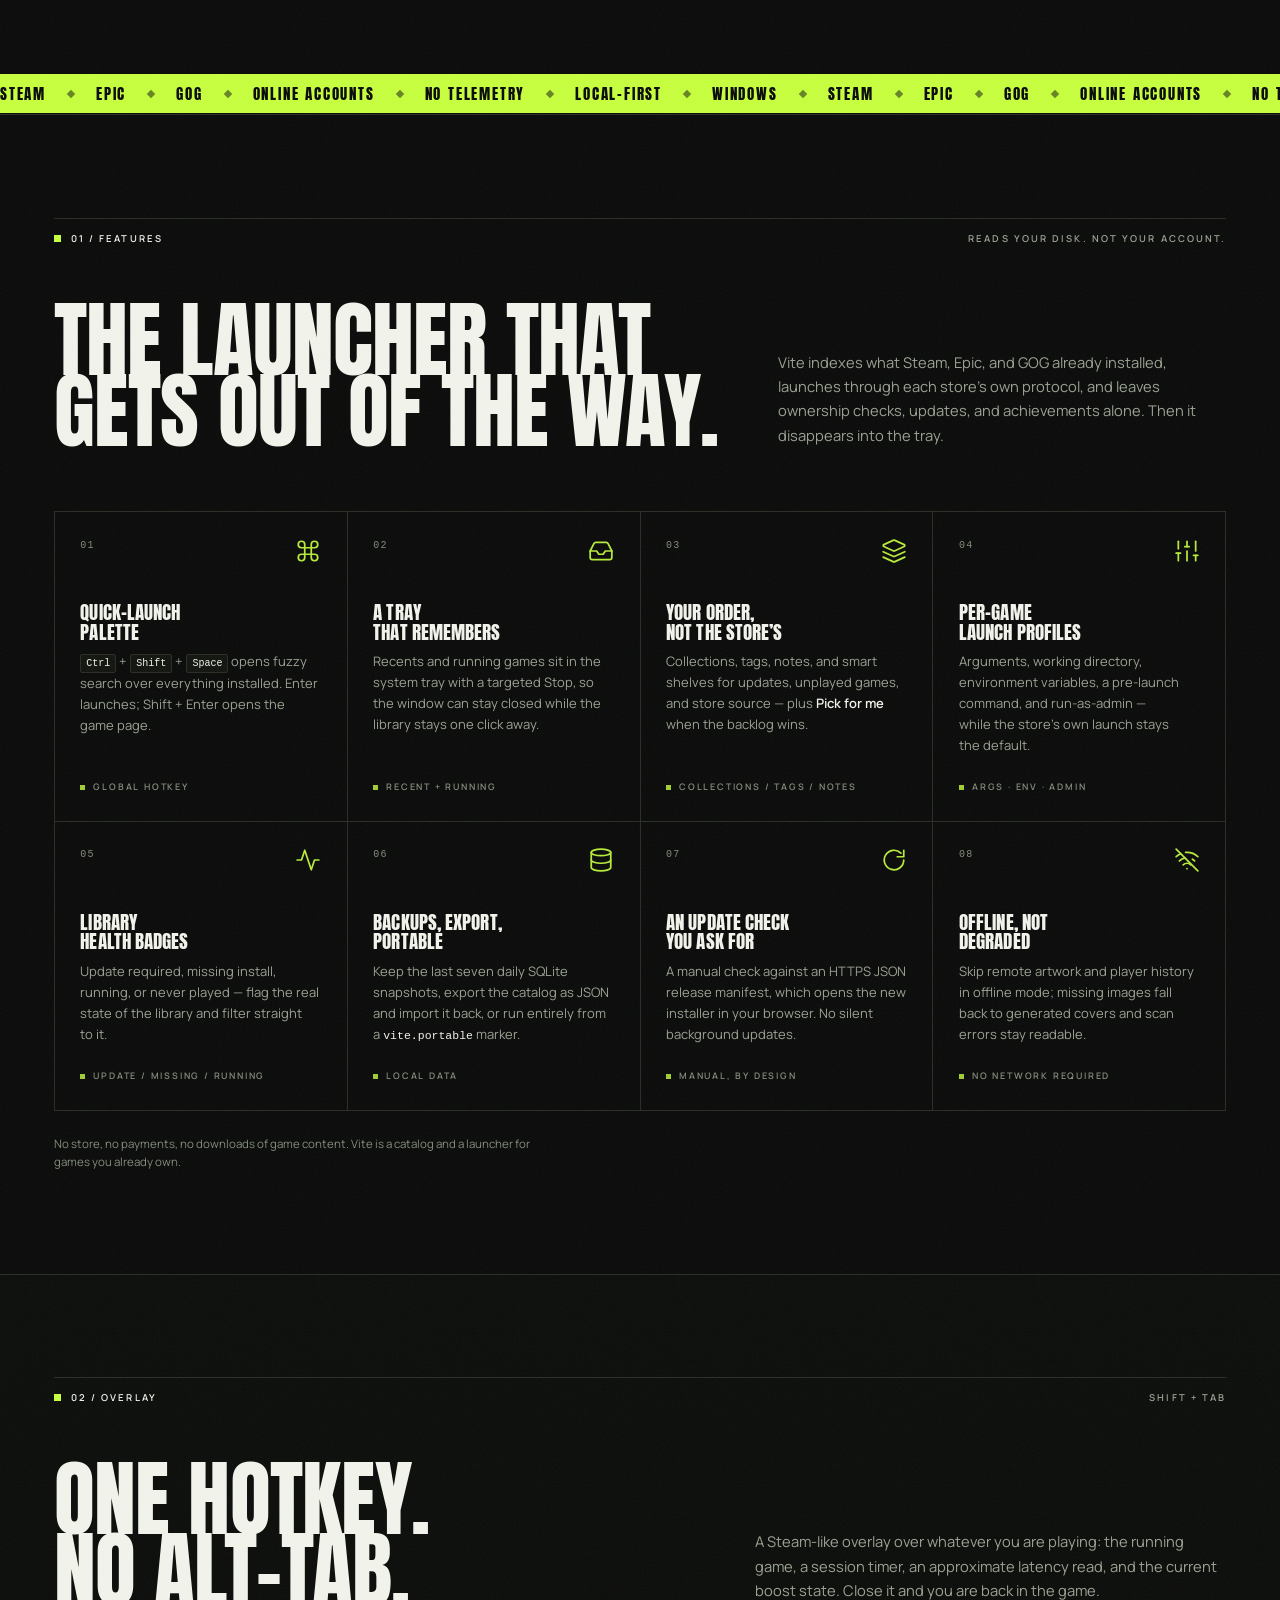
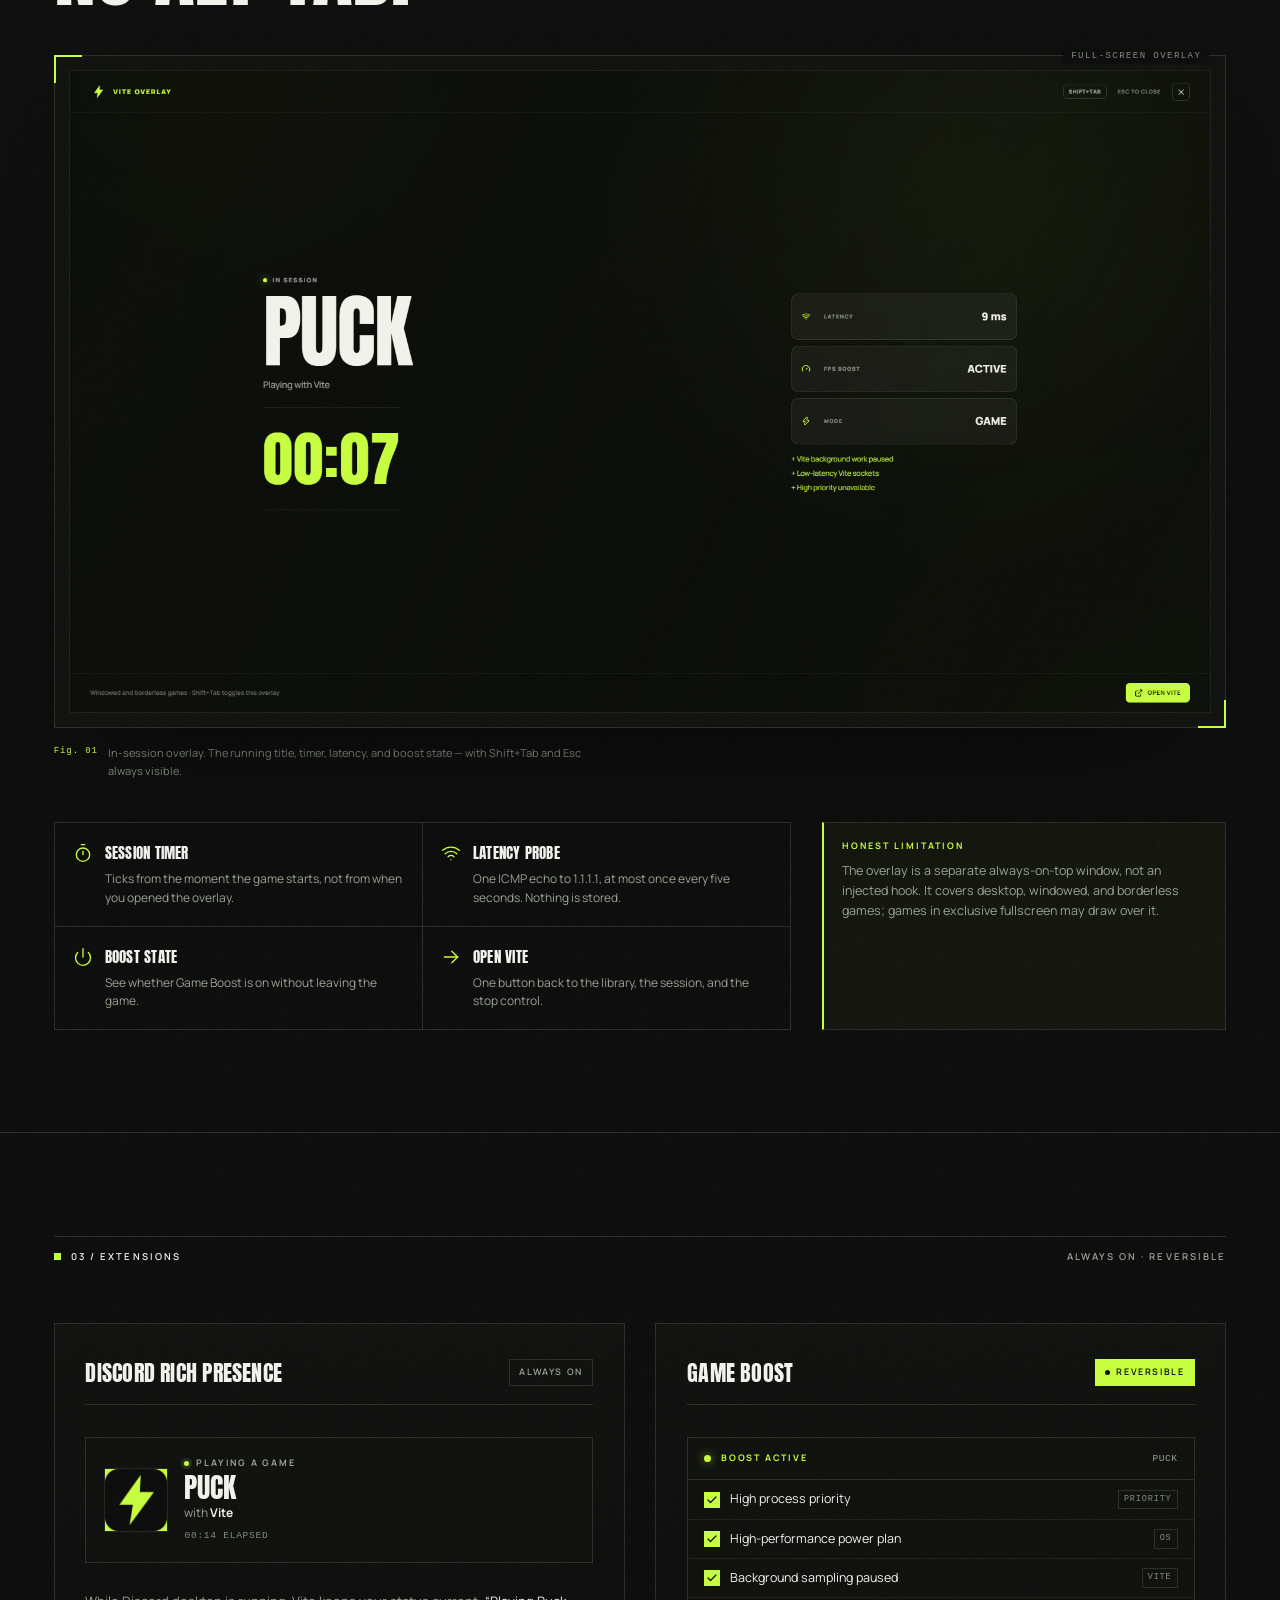
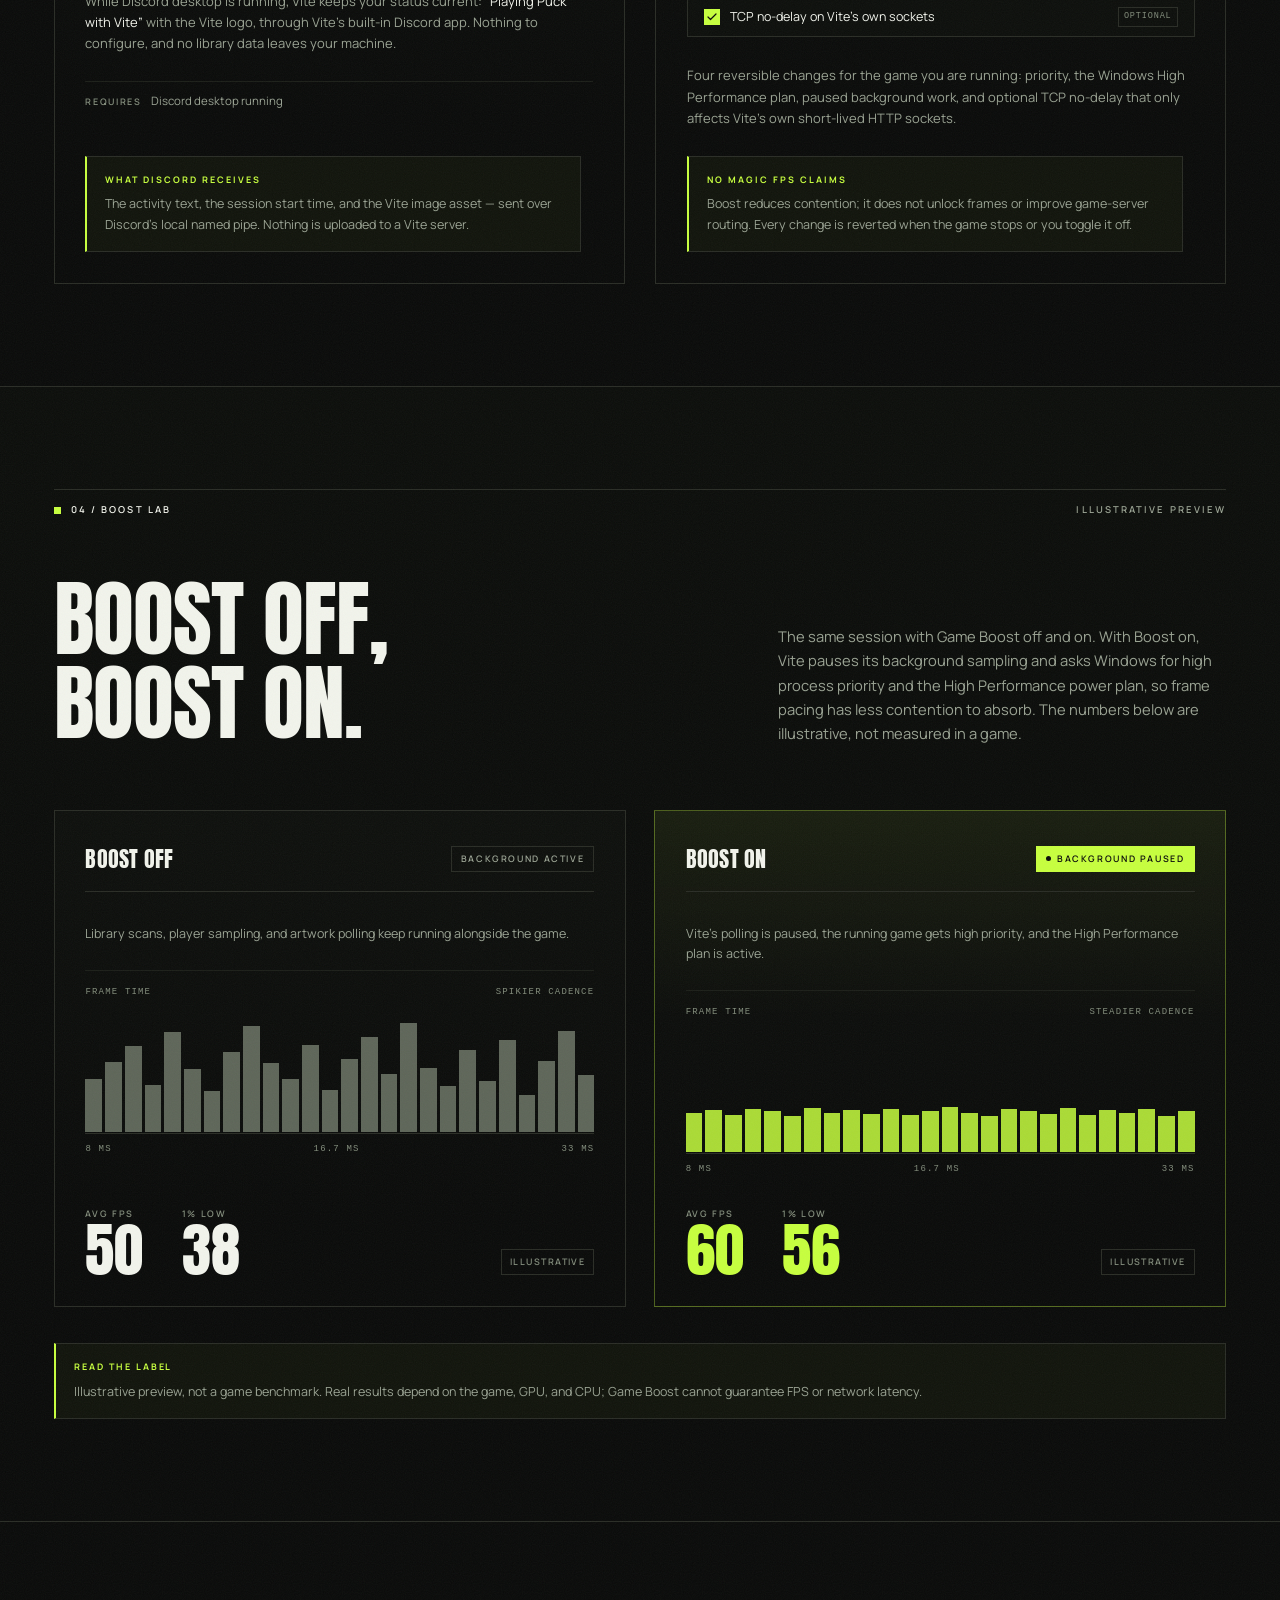
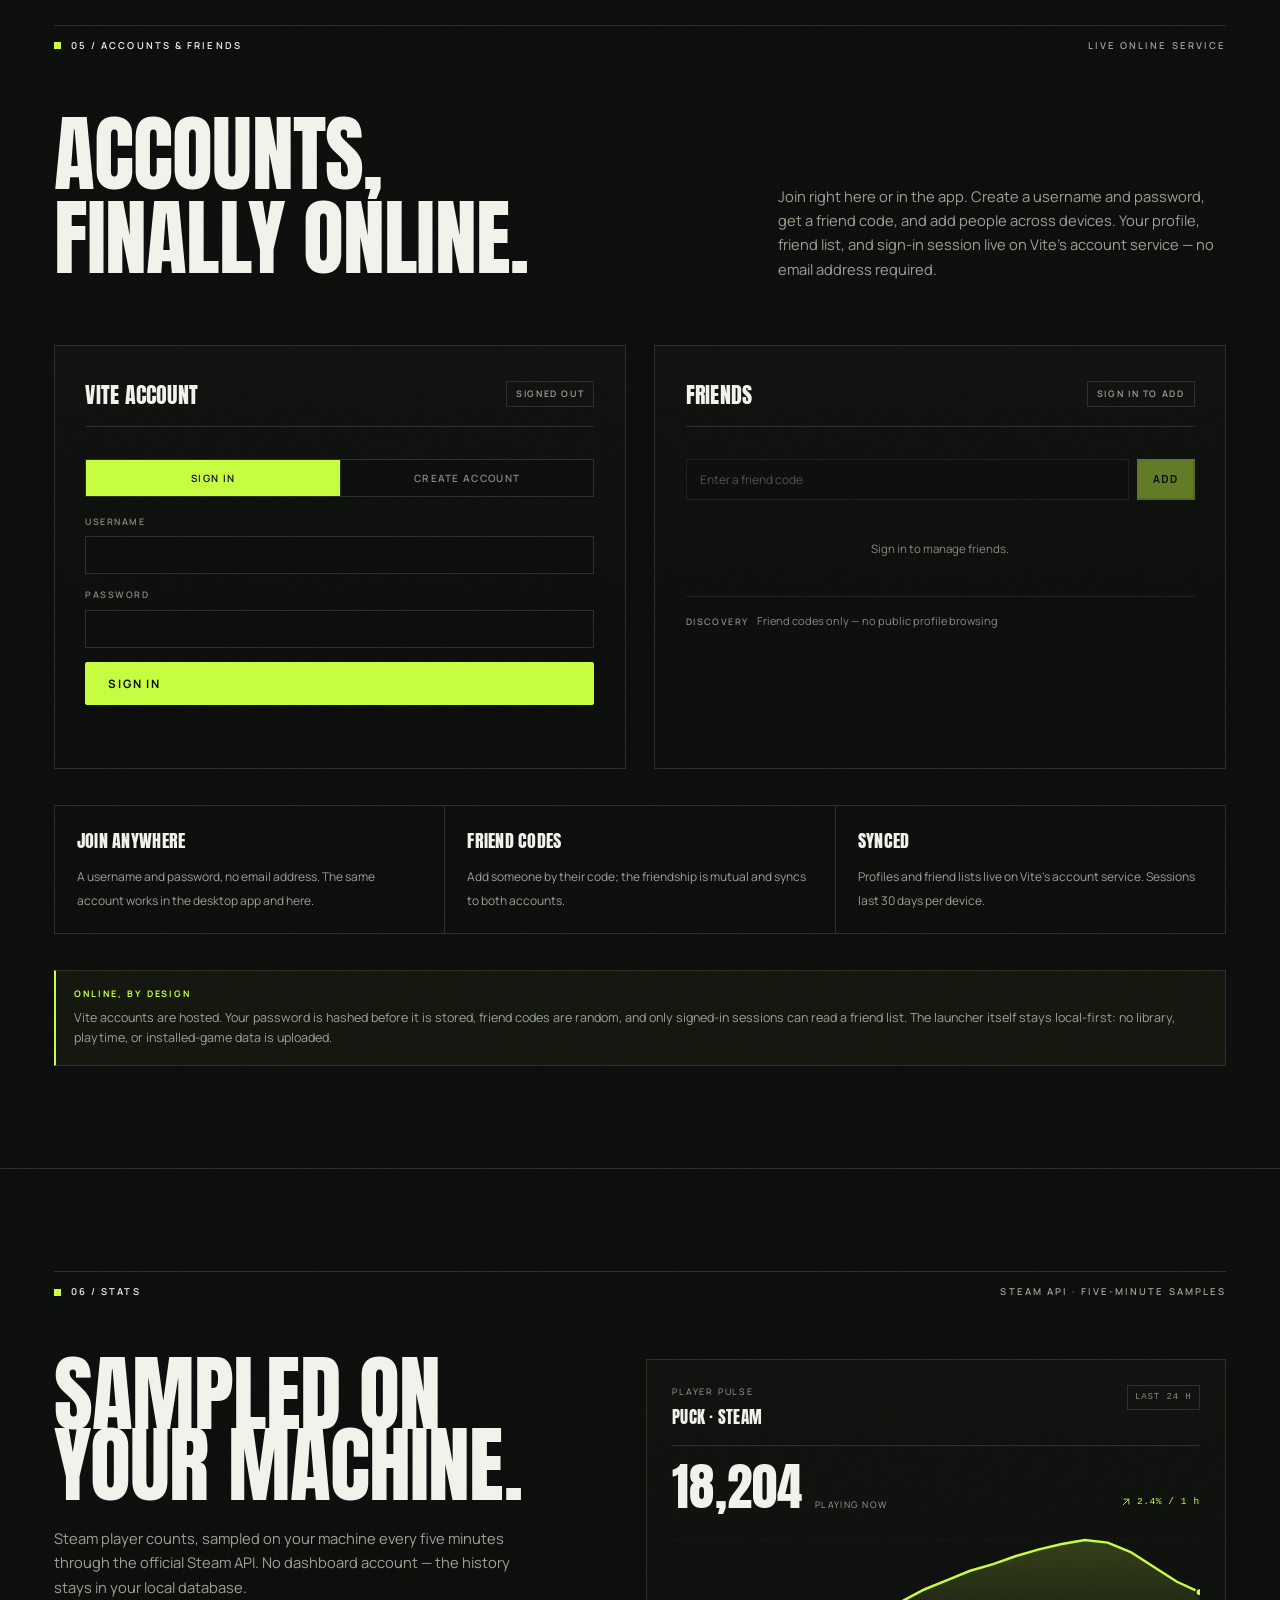
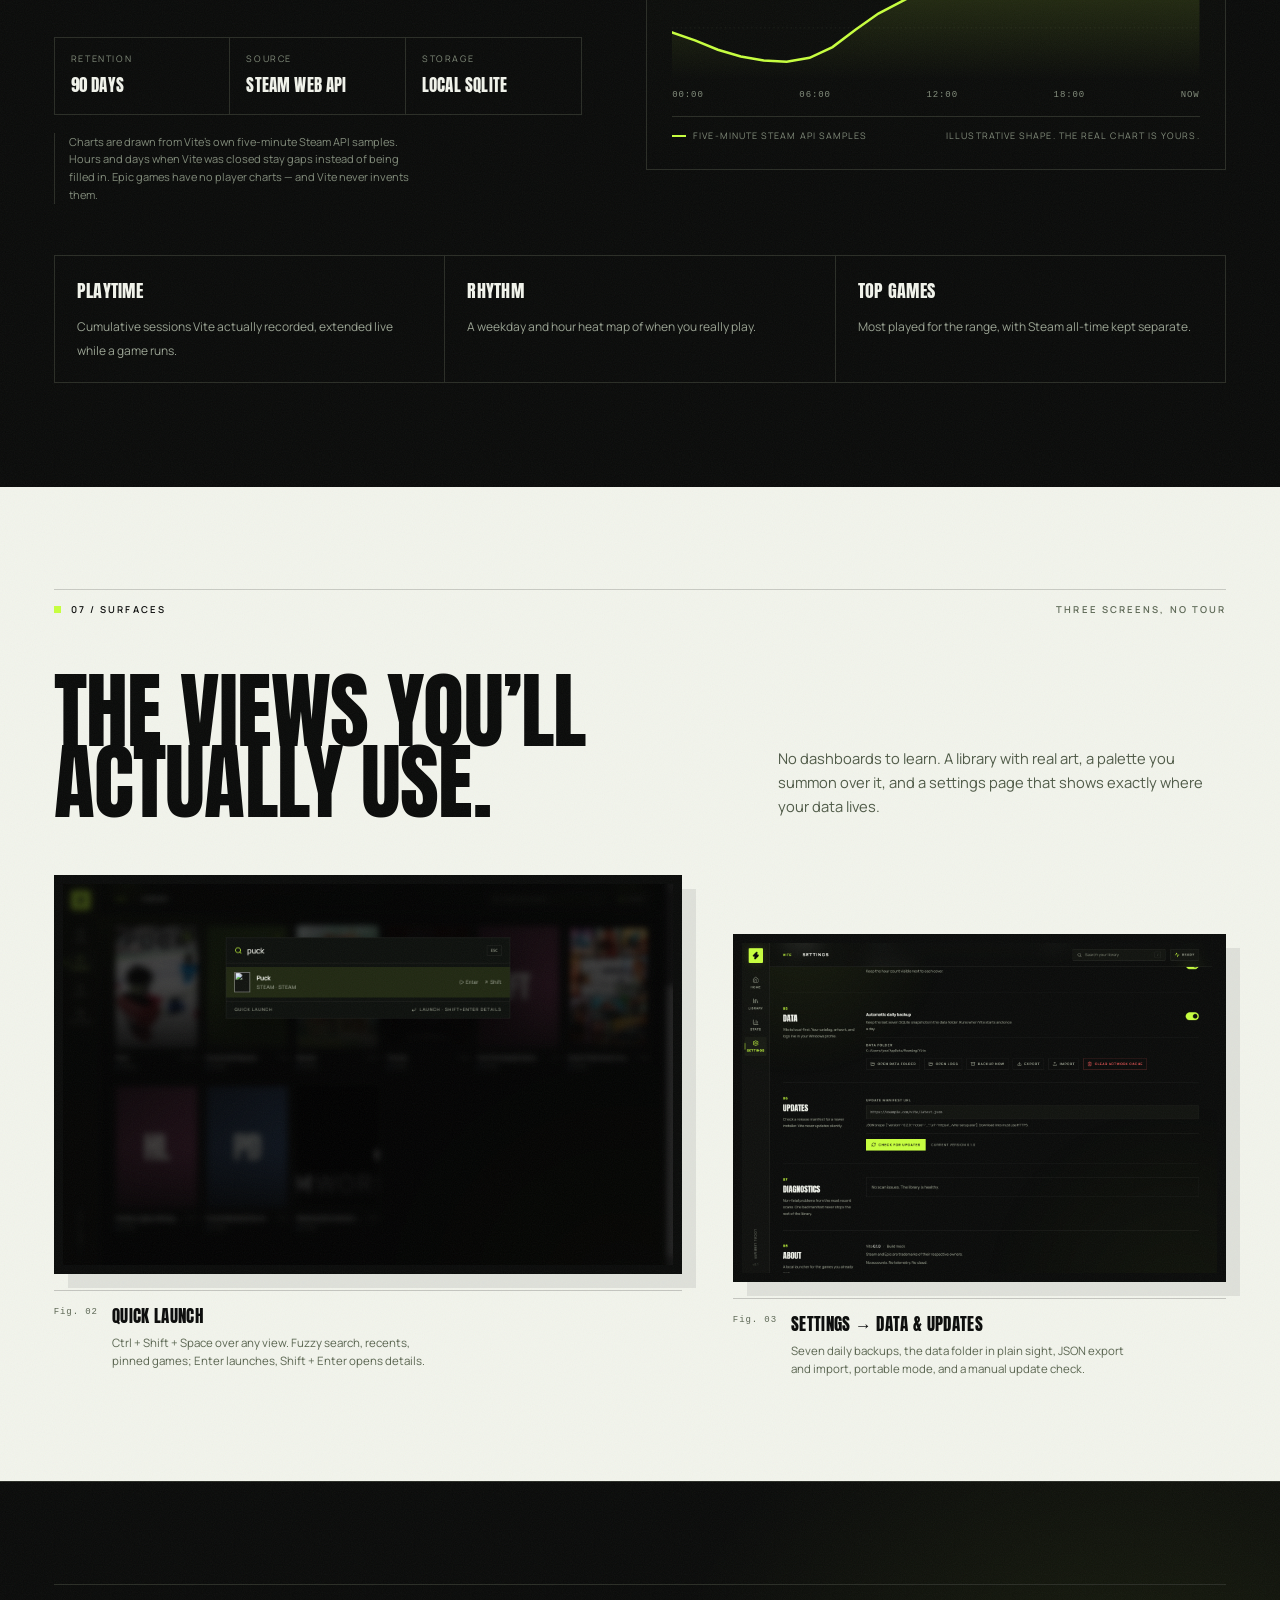
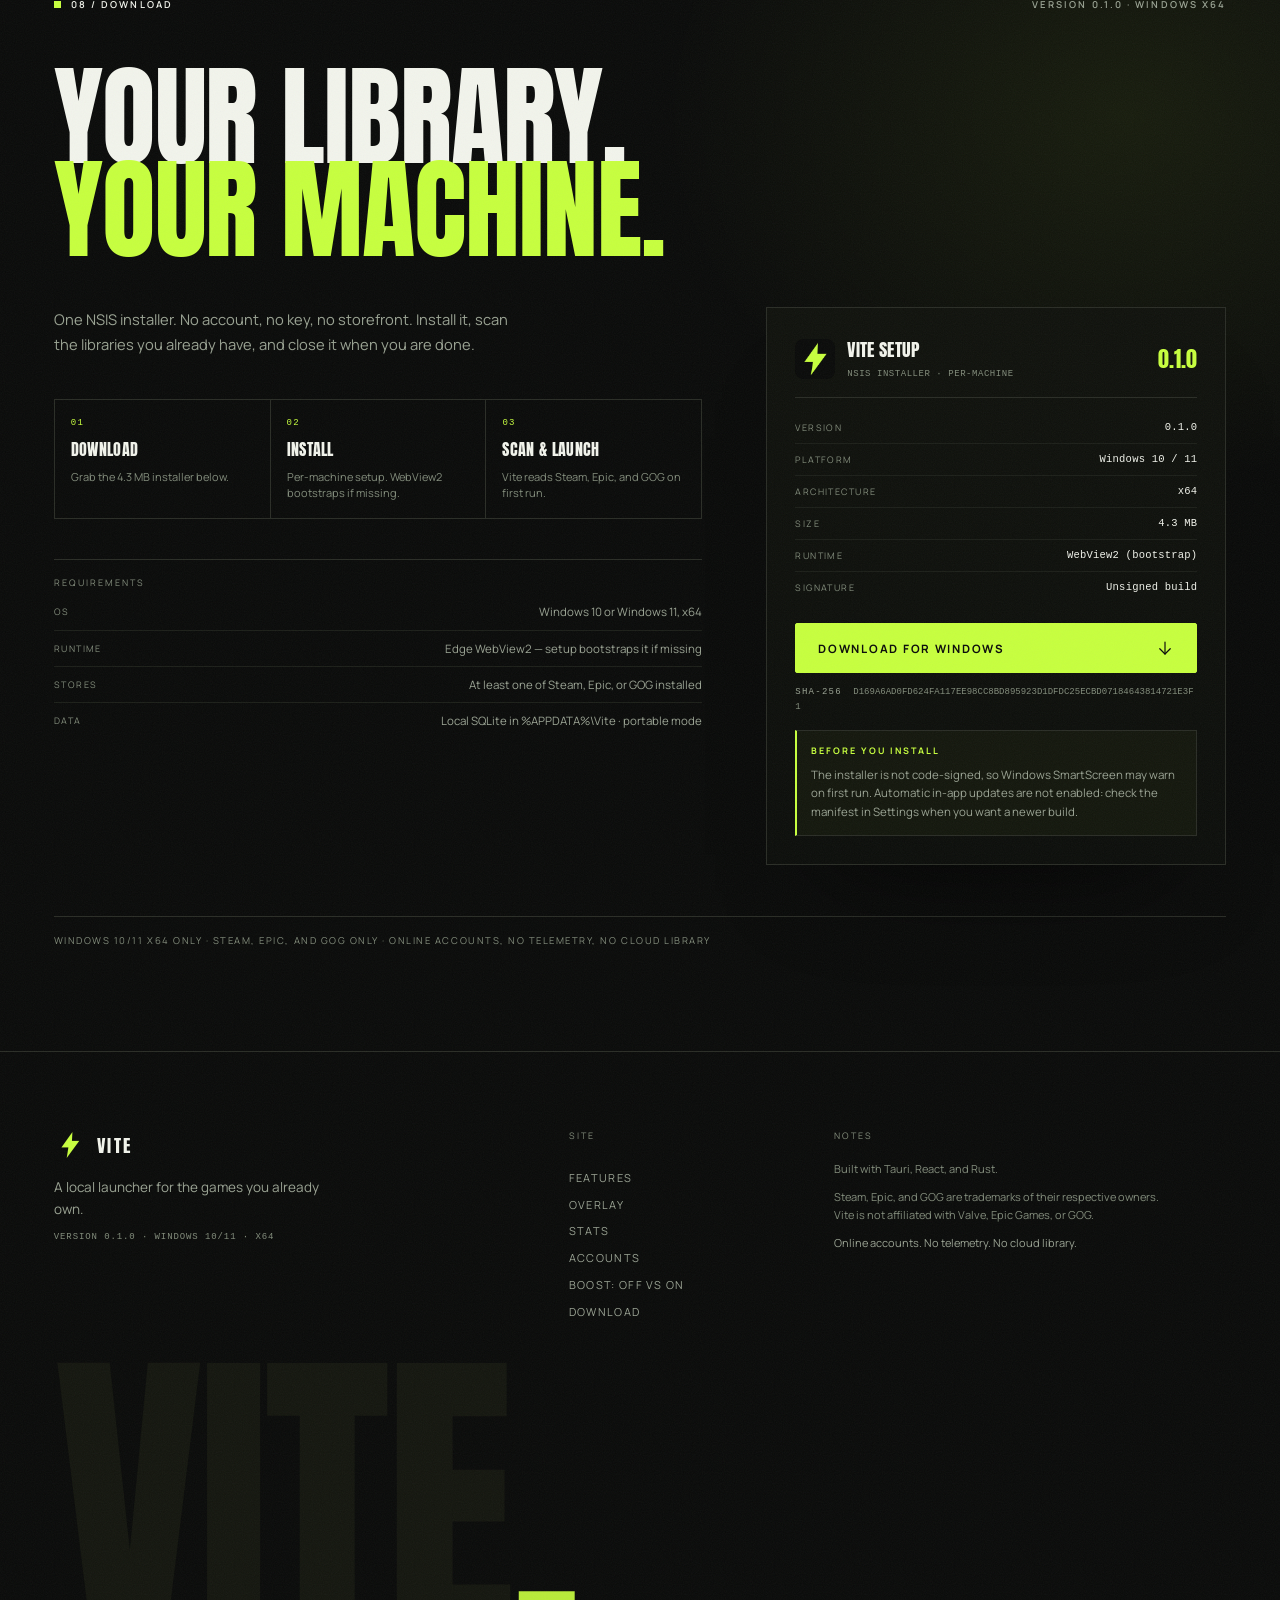
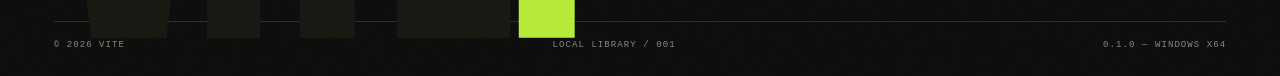
==== commit 259d68f3: "Add public profiles, account settings, and online profile links" ====
--- a/index.html
+++ b/index.html
@@ -485,6 +485,11 @@
               <span class="friend-code__v" id="account-code">—</span>
             </div>
 
+            <div class="account-links">
+              <a class="account-link" id="account-profile-link" href="profile.html">View profile</a>
+              <a class="account-link" href="settings.html">Account settings</a>
+            </div>
+
             <button type="button" class="account-signout" id="account-signout">Sign out</button>
             <p class="account-status" id="account-status-in" role="status" aria-live="polite"></p>
           </div>
@@ -691,7 +696,7 @@
             <svg class="icon" width="18" height="18" aria-hidden="true" focusable="false"><use href="#i-arrow-down"></use></svg>
           </a>
 
-          <p class="installer__hash"><span>SHA-256</span> 2182023C441759D98F61552FA30B830C96633C91563E4731467192695BD561B0</p>
+          <p class="installer__hash"><span>SHA-256</span> D169A6AD0FD624FA117EE98CC8BD895923D1DFDC25ECBD07184643814721E3F1</p>
 
           <div class="note note--compact">
             <span class="note__label">Before you install</span>
--- a/styles.css
+++ b/styles.css
@@ -1914,7 +1914,8 @@
   font-size: 15px;
 }
 .friends-list__body { display: flex; flex-direction: column; gap: 2px; min-width: 0; }
-.friends-list__name { color: var(--paper); font-size: 13px; font-weight: 600; }
+.friends-list__name { color: var(--paper); font-size: 13px; font-weight: 600; text-decoration: none; }
+.friends-list__name:hover { color: var(--lime); }
 .friends-list__code {
   overflow: hidden;
   color: var(--muted-2);
@@ -2023,6 +2024,26 @@
   cursor: pointer;
 }
 .account-signout:hover { border-color: var(--paper); color: var(--paper); }
+.account-links {
+  display: flex;
+  flex-wrap: wrap;
+  gap: 8px;
+  margin-top: 16px;
+}
+.account-link {
+  flex: 1;
+  min-width: 120px;
+  padding: 9px 10px;
+  border: 1px solid var(--line);
+  color: var(--muted);
+  font-size: 9px;
+  font-weight: 700;
+  letter-spacing: 0.12em;
+  text-align: center;
+  text-decoration: none;
+  text-transform: uppercase;
+}
+.account-link:hover { border-color: var(--lime); color: var(--lime); }
 .friends-add__field {
   appearance: none;
   border-radius: 0;
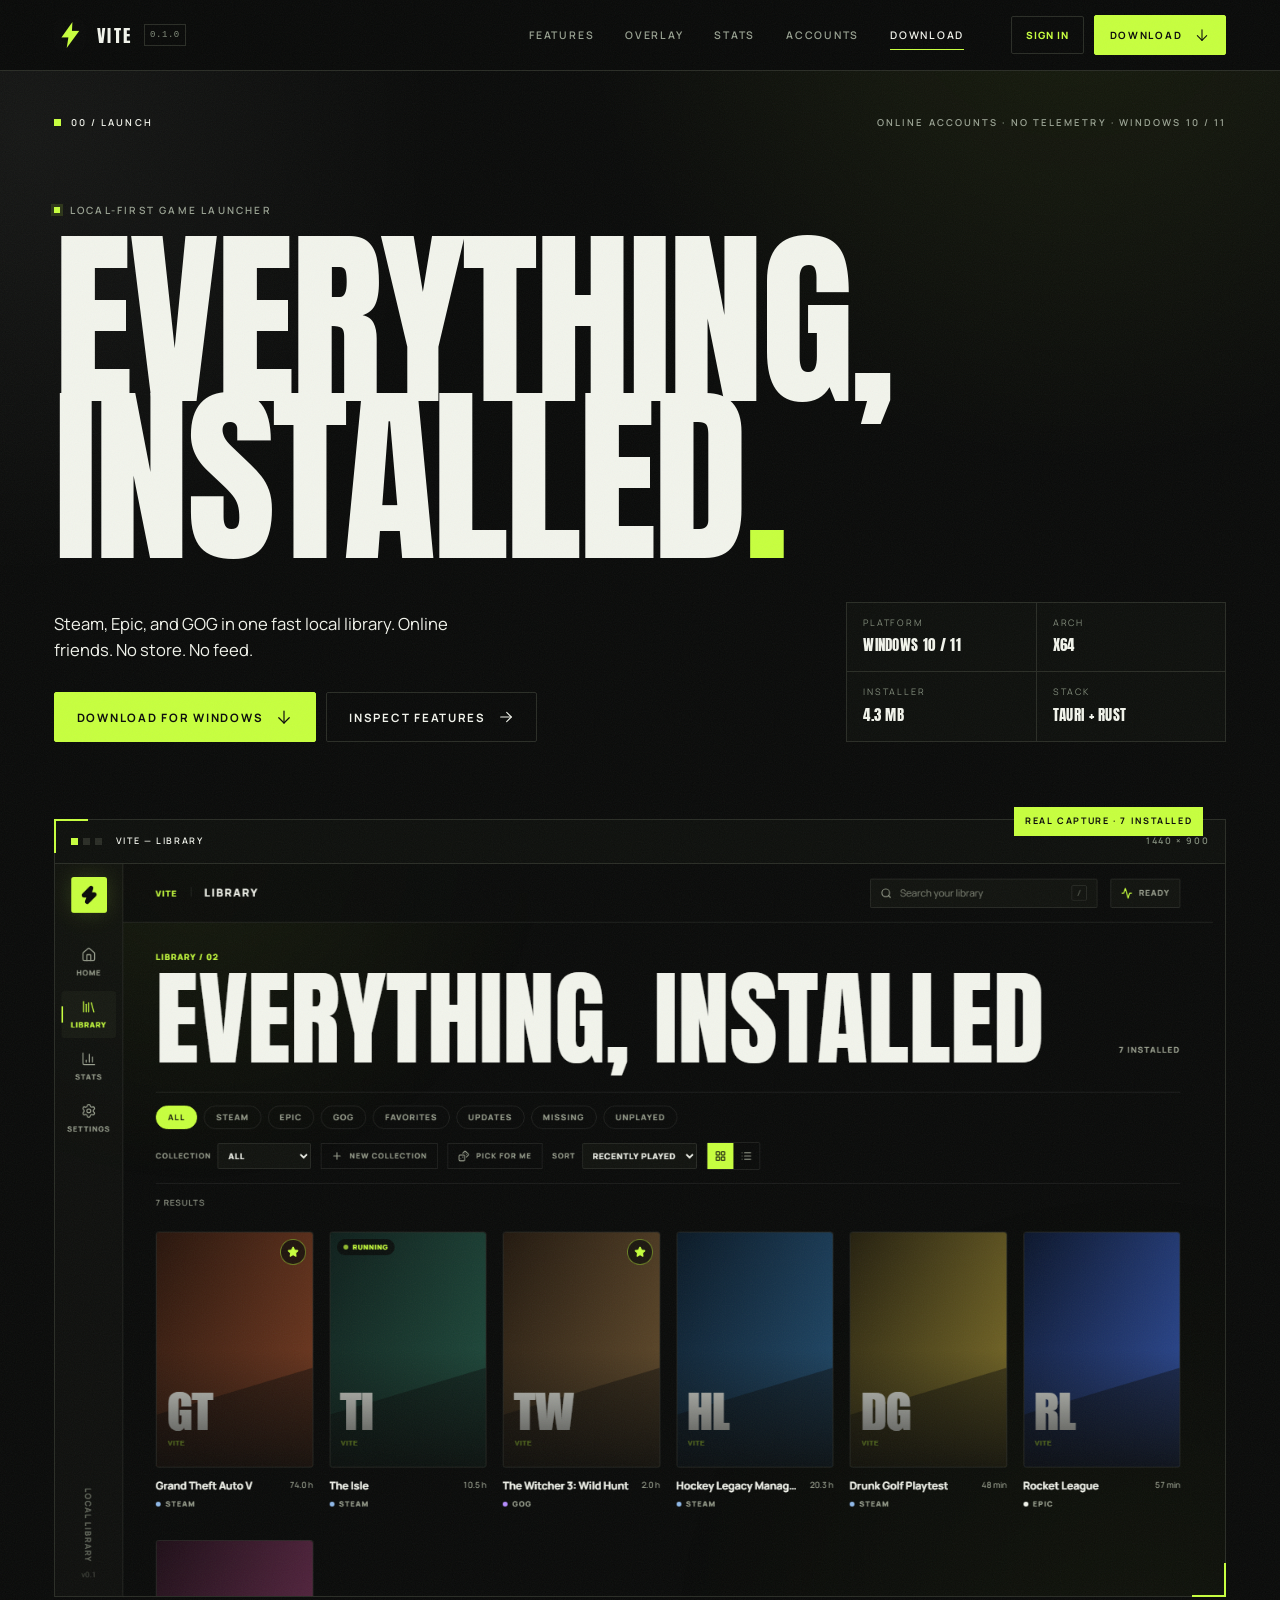
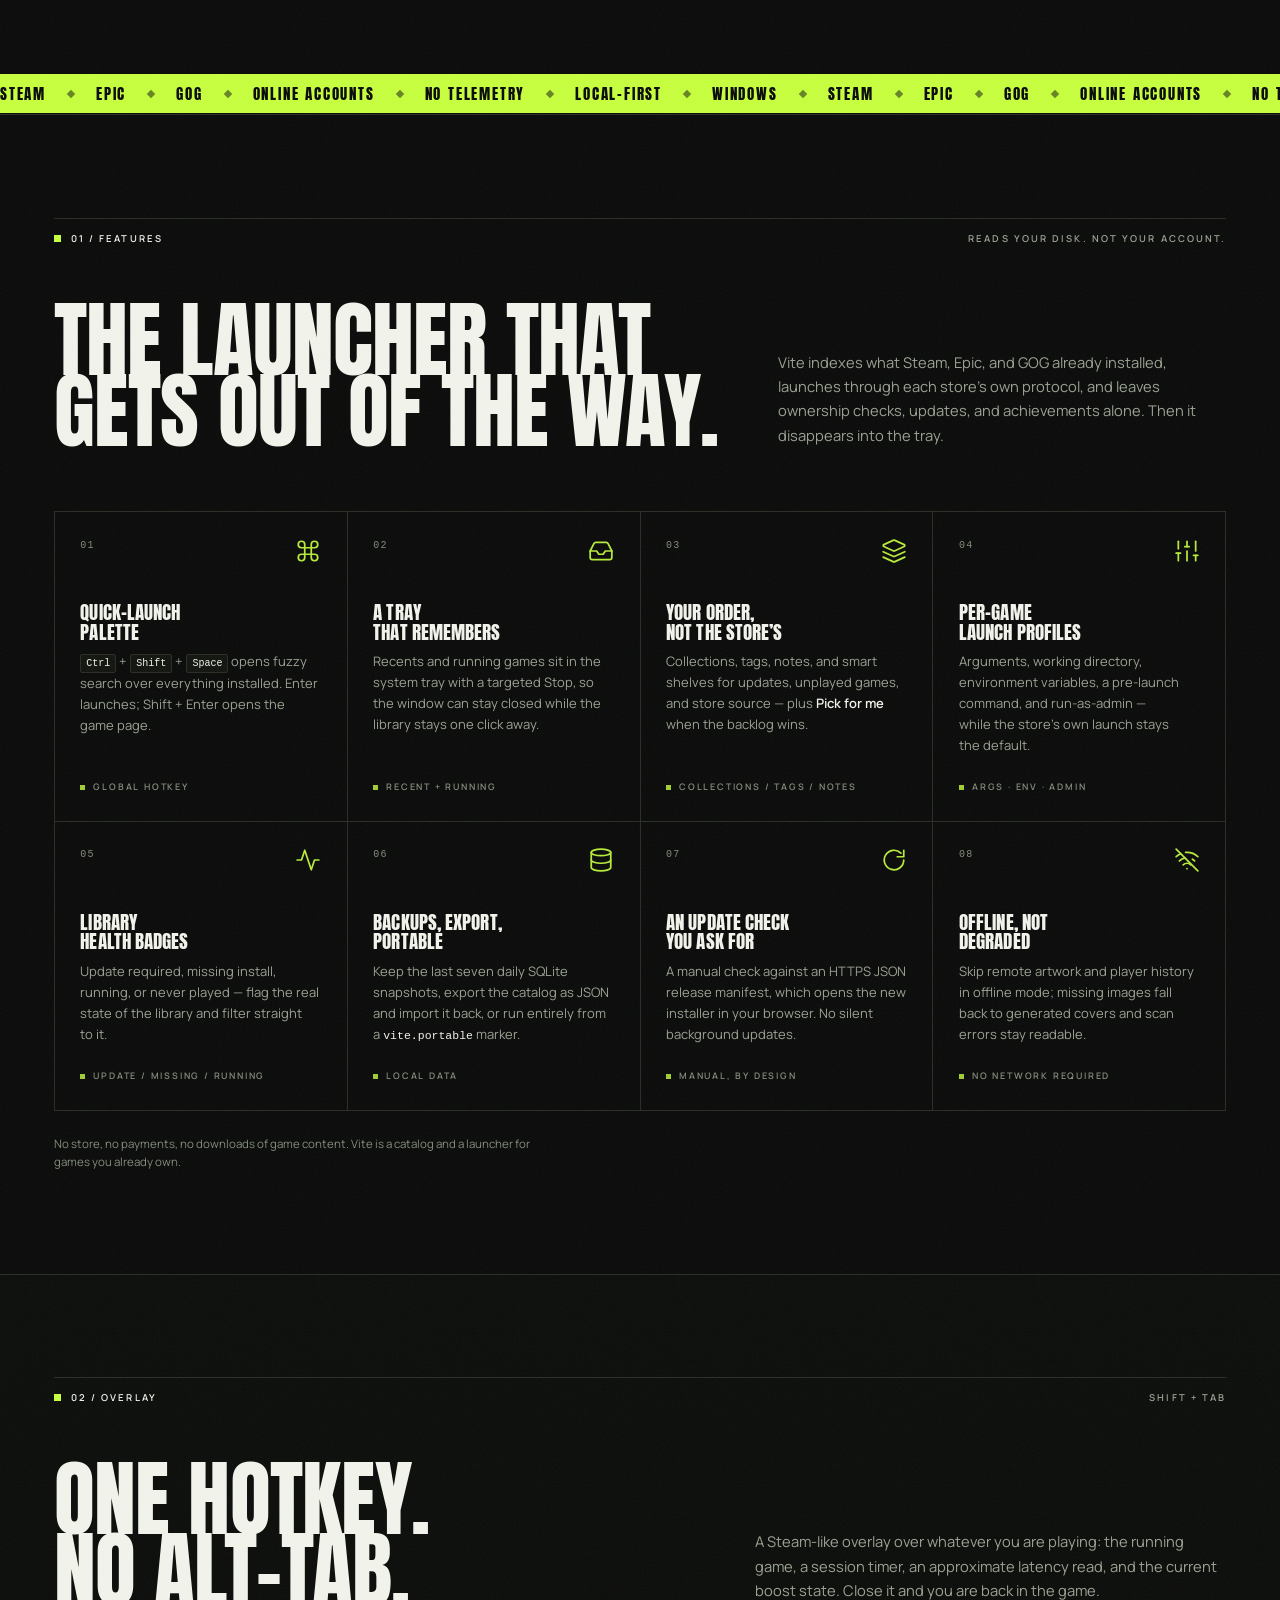
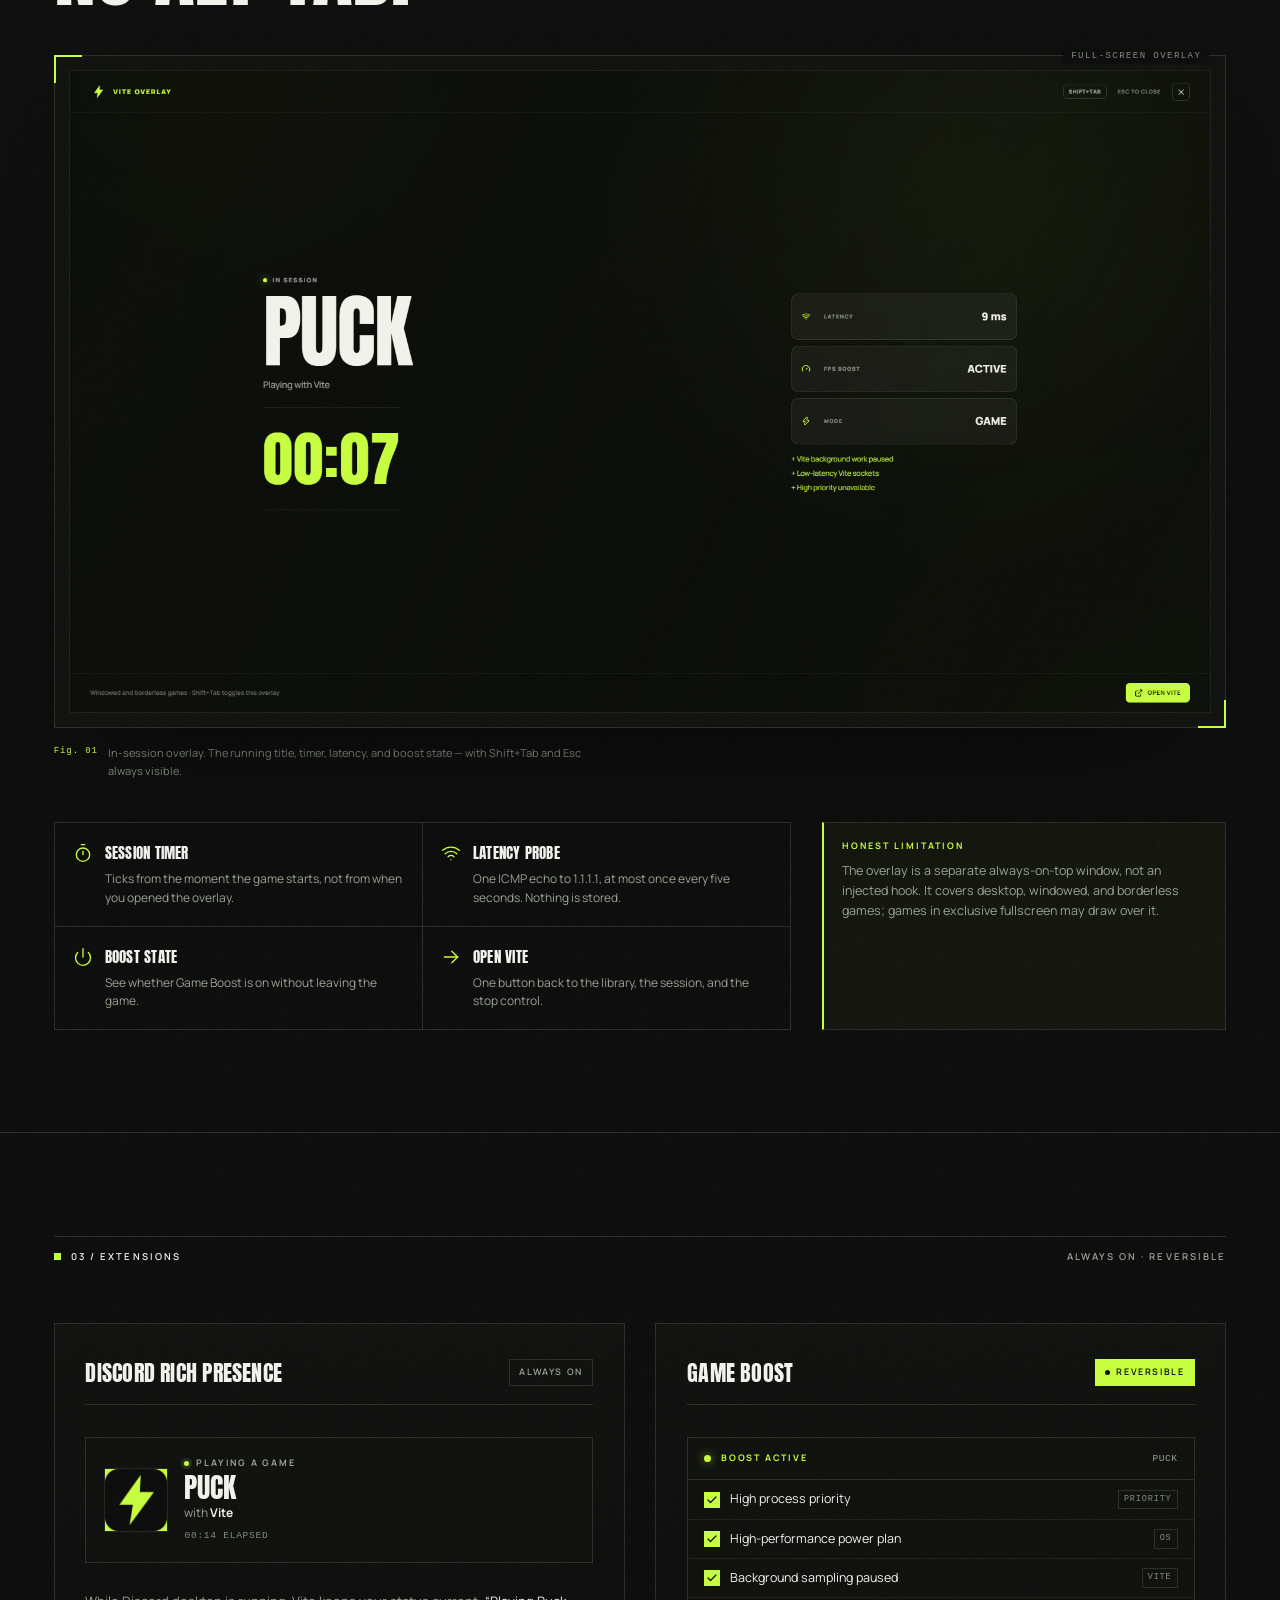
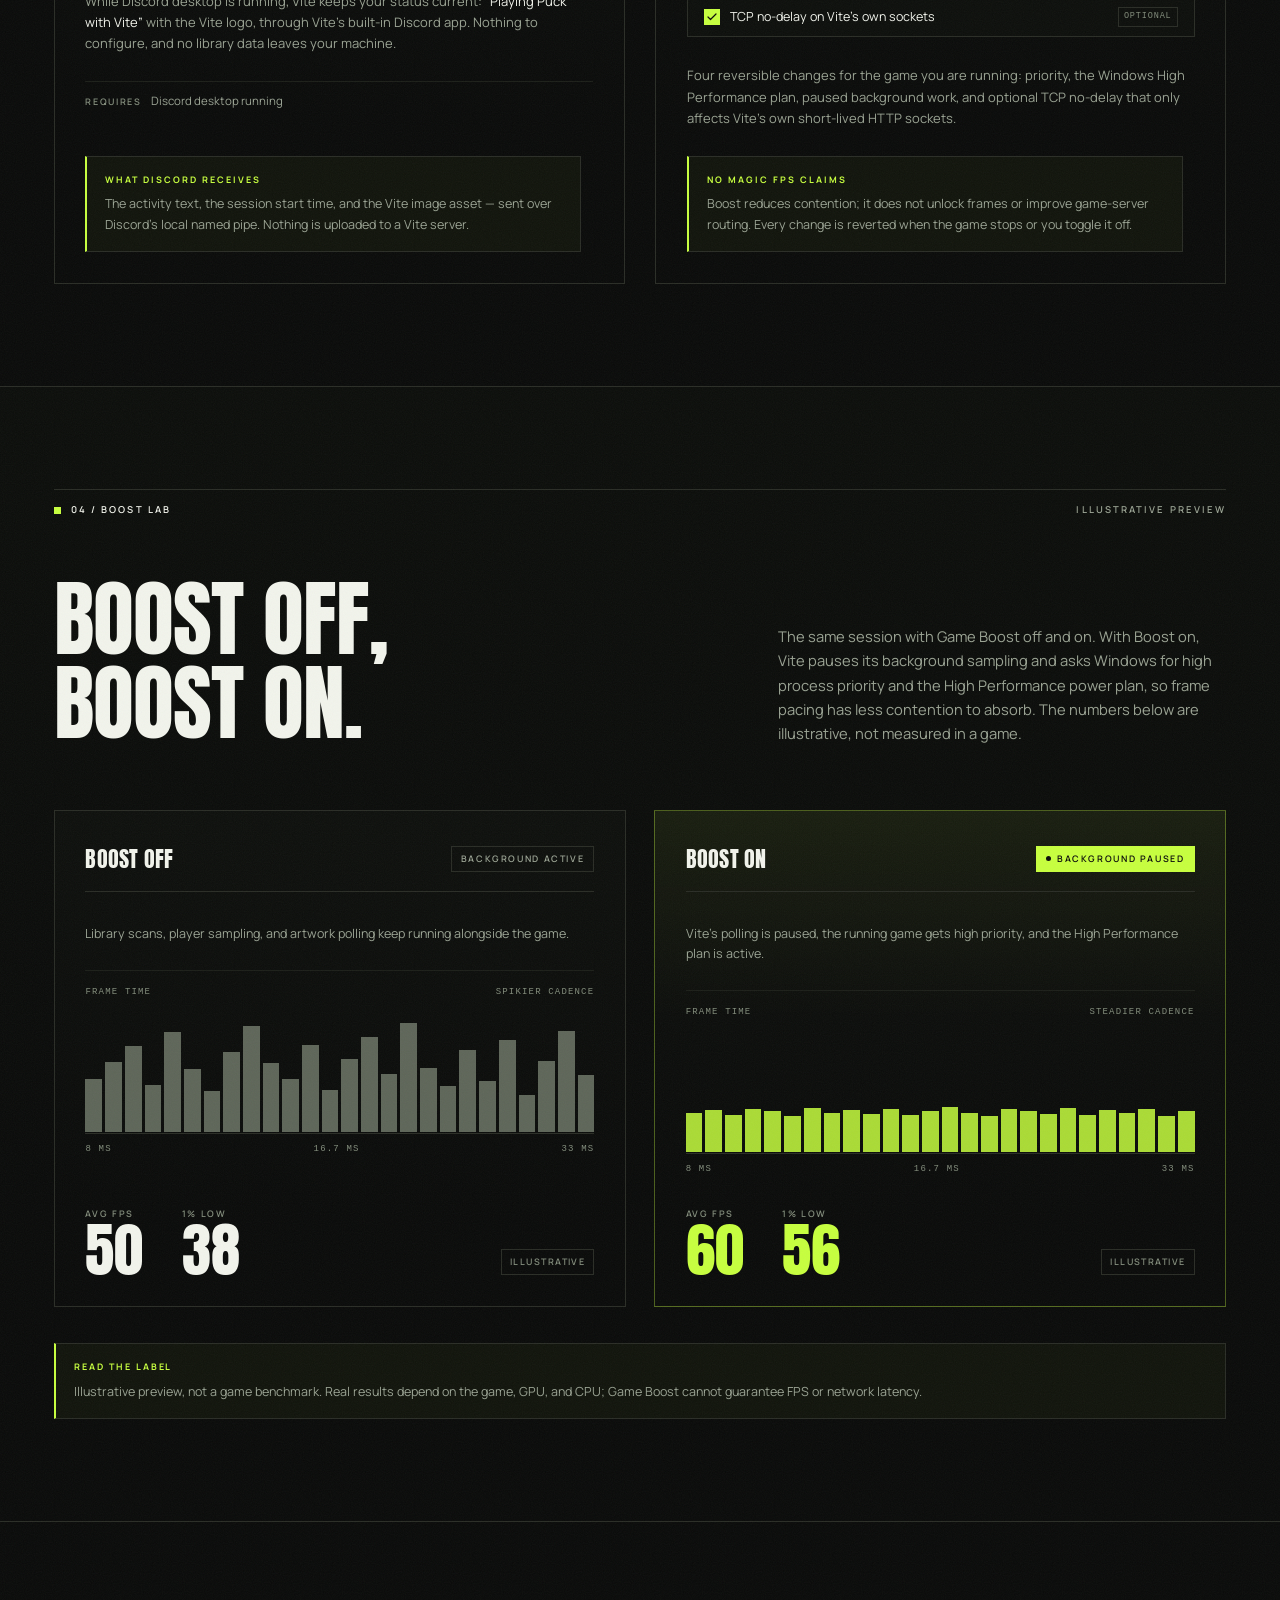
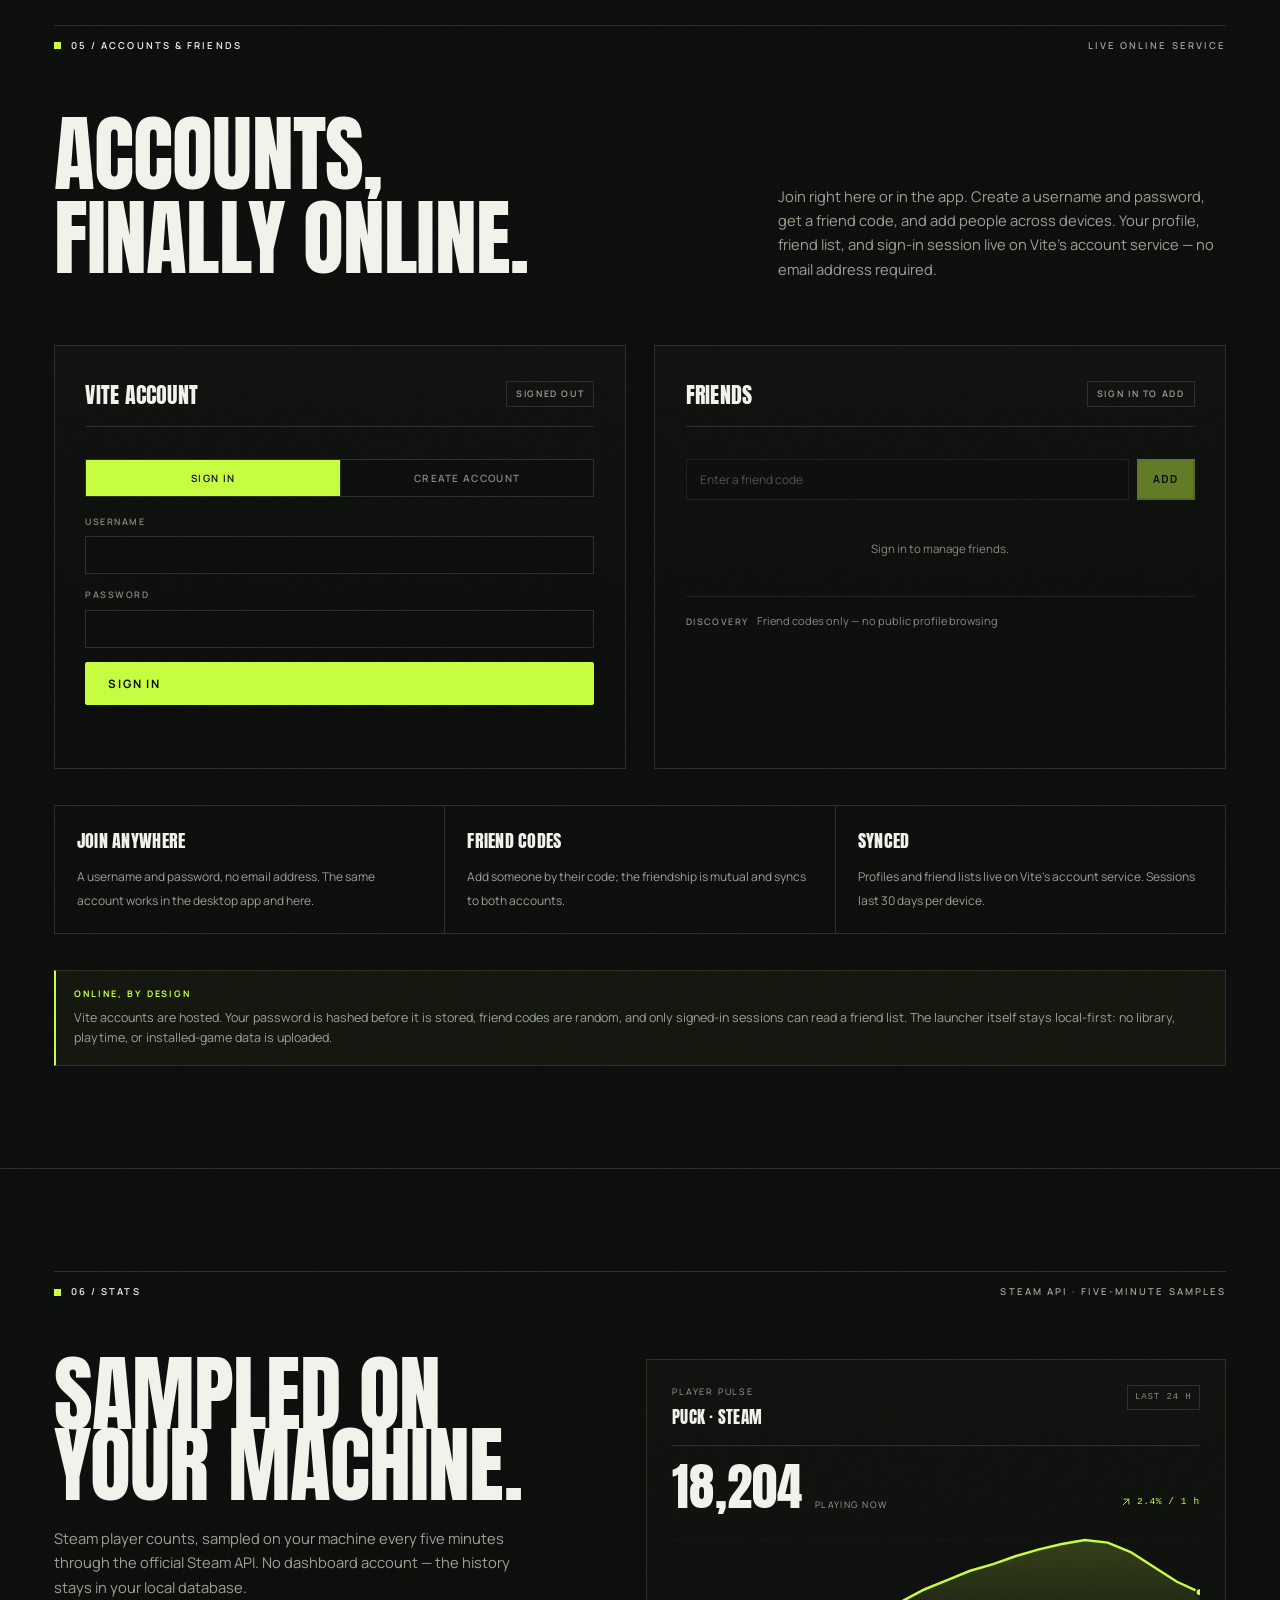
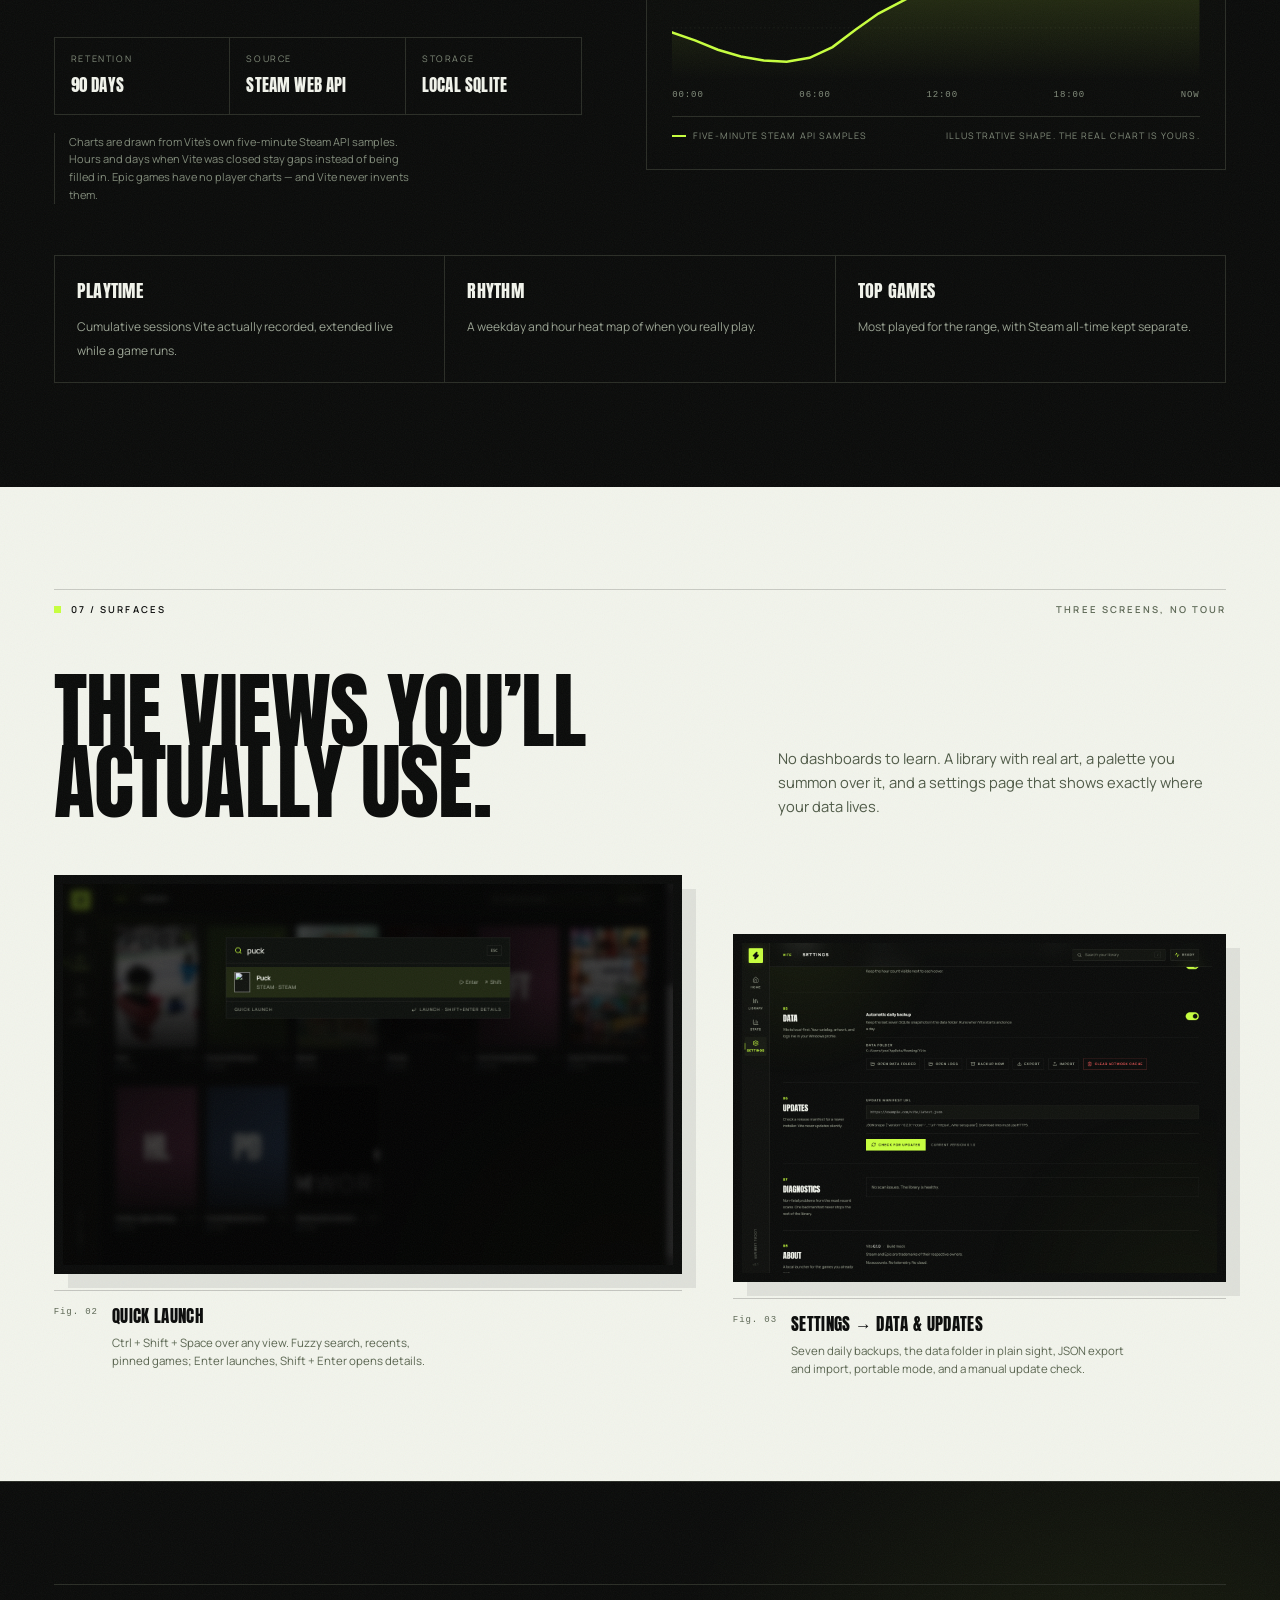
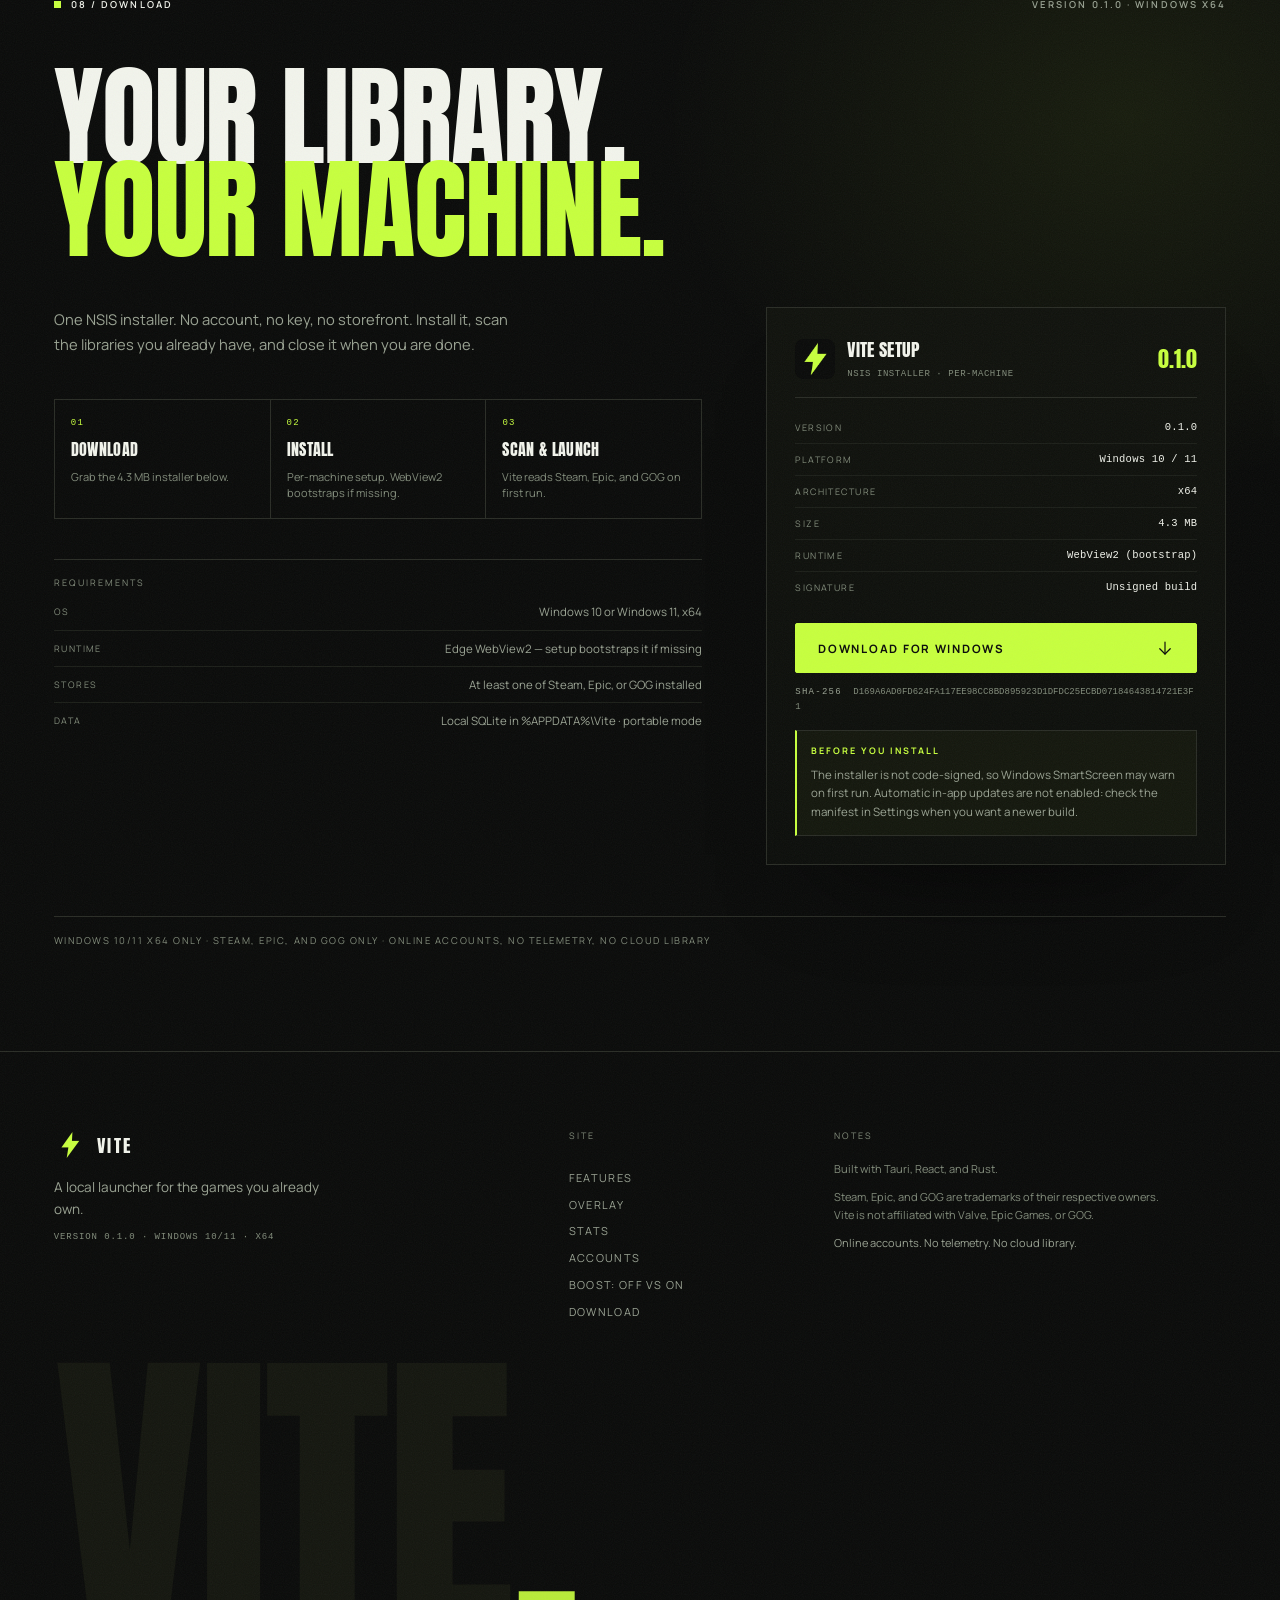
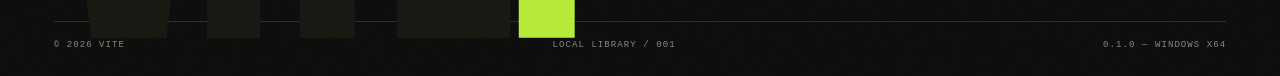
==== commit f6c992fe: "Add account portal with friends chat, account chip, and messaging backend" ====
--- a/index.html
+++ b/index.html
@@ -14,6 +14,7 @@
 <link rel="preload" href="assets/fonts/anton-latin.woff2" as="font" type="font/woff2" crossorigin>
 <link rel="preload" href="assets/fonts/manrope-latin.woff2" as="font" type="font/woff2" crossorigin>
 <link rel="stylesheet" href="styles.css">
+<link rel="stylesheet" href="account-nav.css">
 <script>document.documentElement.classList.add('js');</script>
 </head>
 <body>
@@ -61,6 +62,7 @@
     </nav>
 
     <div class="nav__actions">
+      <div class="account-nav" data-account-nav></div>
       <a class="btn btn--lime btn--sm" href="downloads/Vite_0.1.0_x64-setup.exe" download>
         <span>Download</span>
         <svg class="icon" width="16" height="16" aria-hidden="true" focusable="false"><use href="#i-arrow-down"></use></svg>
@@ -753,5 +755,7 @@
 </footer>
 
 <script src="main.js" defer></script>
+<script src="account-api.js" defer></script>
+<script src="account-nav.js" defer></script>
 </body>
 </html>
--- a/account-nav.css
+++ b/account-nav.css
@@ -0,0 +1,109 @@
+/* Top-right account chip shared by the marketing, profile, settings, and portal pages. */
+.account-nav {
+  position: relative;
+  display: flex;
+  align-items: center;
+  justify-content: flex-end;
+  margin-left: 8px;
+  min-width: 0;
+}
+
+.account-chip-wrap { position: relative; }
+
+.account-chip {
+  display: inline-flex;
+  align-items: center;
+  gap: 9px;
+  min-height: 38px;
+  padding: 5px 11px 5px 6px;
+  border: 1px solid var(--line, #2a2d25);
+  border-radius: 2px;
+  background: rgba(10, 11, 10, 0.82);
+  color: var(--paper, #f2f0e8);
+  font: inherit;
+  font-size: 10px;
+  font-weight: 800;
+  letter-spacing: 0.1em;
+  text-transform: uppercase;
+  text-decoration: none;
+  cursor: pointer;
+  transition: border-color 160ms ease, background 160ms ease;
+}
+.account-chip:hover,
+.account-chip[aria-expanded="true"] {
+  border-color: var(--lime, #c8ff2e);
+  background: rgba(20, 24, 14, 0.95);
+}
+.account-chip--guest {
+  padding: 10px 14px;
+  color: var(--lime, #c8ff2e);
+}
+
+.account-chip__avatar {
+  display: inline-grid;
+  place-items: center;
+  width: 26px;
+  height: 26px;
+  border-radius: 2px;
+  color: #0a0b0a;
+  font-size: 10px;
+  font-weight: 900;
+  letter-spacing: 0;
+}
+.account-chip__name {
+  max-width: 130px;
+  overflow: hidden;
+  text-overflow: ellipsis;
+  white-space: nowrap;
+}
+.account-chip__chevron { color: var(--muted, #9ca08f); font-size: 9px; }
+
+.account-menu {
+  position: absolute;
+  z-index: 80;
+  top: calc(100% + 8px);
+  right: 0;
+  width: 218px;
+  padding: 6px;
+  border: 1px solid var(--line, #2a2d25);
+  background: #10120e;
+  box-shadow: 0 18px 50px rgba(0, 0, 0, 0.55);
+}
+.account-menu[hidden] { display: none; }
+.account-menu a,
+.account-menu button {
+  display: block;
+  width: 100%;
+  padding: 10px 11px;
+  border: 0;
+  background: transparent;
+  color: var(--paper, #f2f0e8);
+  font: inherit;
+  font-size: 10px;
+  font-weight: 700;
+  letter-spacing: 0.08em;
+  text-align: left;
+  text-decoration: none;
+  text-transform: uppercase;
+  cursor: pointer;
+}
+.account-menu a:hover,
+.account-menu button:hover { background: rgba(200, 255, 46, 0.09); color: var(--lime, #c8ff2e); }
+.account-menu__signout { margin-top: 4px; border-top: 1px solid var(--line, #2a2d25) !important; color: #ff8f8f !important; }
+
+@media (max-width: 640px) {
+  .account-chip__name { max-width: 82px; }
+  .account-chip { padding-right: 9px; }
+  .account-nav { margin-left: 0; }
+}
+@media (max-width: 920px) {
+  .nav__inner { flex-wrap: wrap; gap: 10px; }
+  .nav__actions { flex-wrap: wrap; }
+  .account-chip__name { max-width: 74px; }
+  .account-chip { font-size: 9px; padding: 4px 8px 4px 5px; }
+  .account-chip__avatar { width: 22px; height: 22px; }
+}
+@media (max-width: 480px) {
+  .account-chip__name { max-width: 60px; }
+  .account-chip__chevron { display: none; }
+}
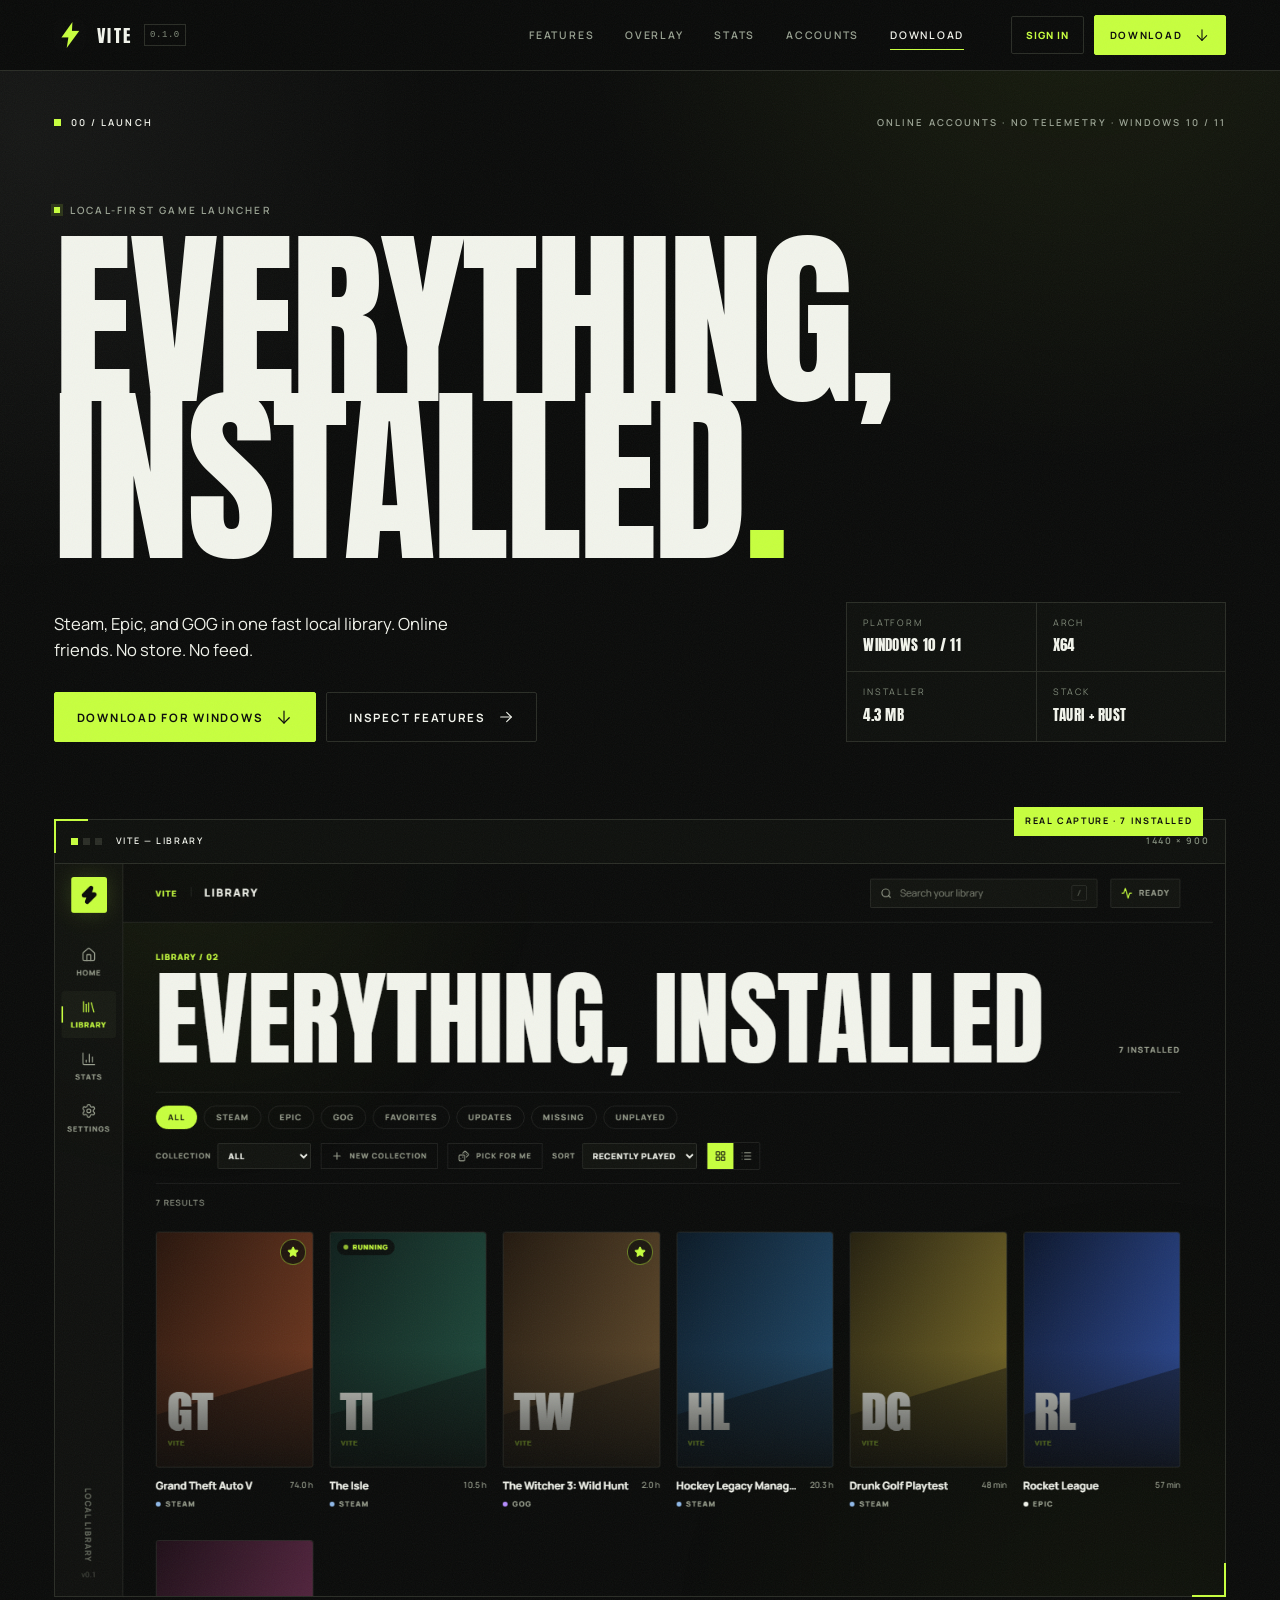
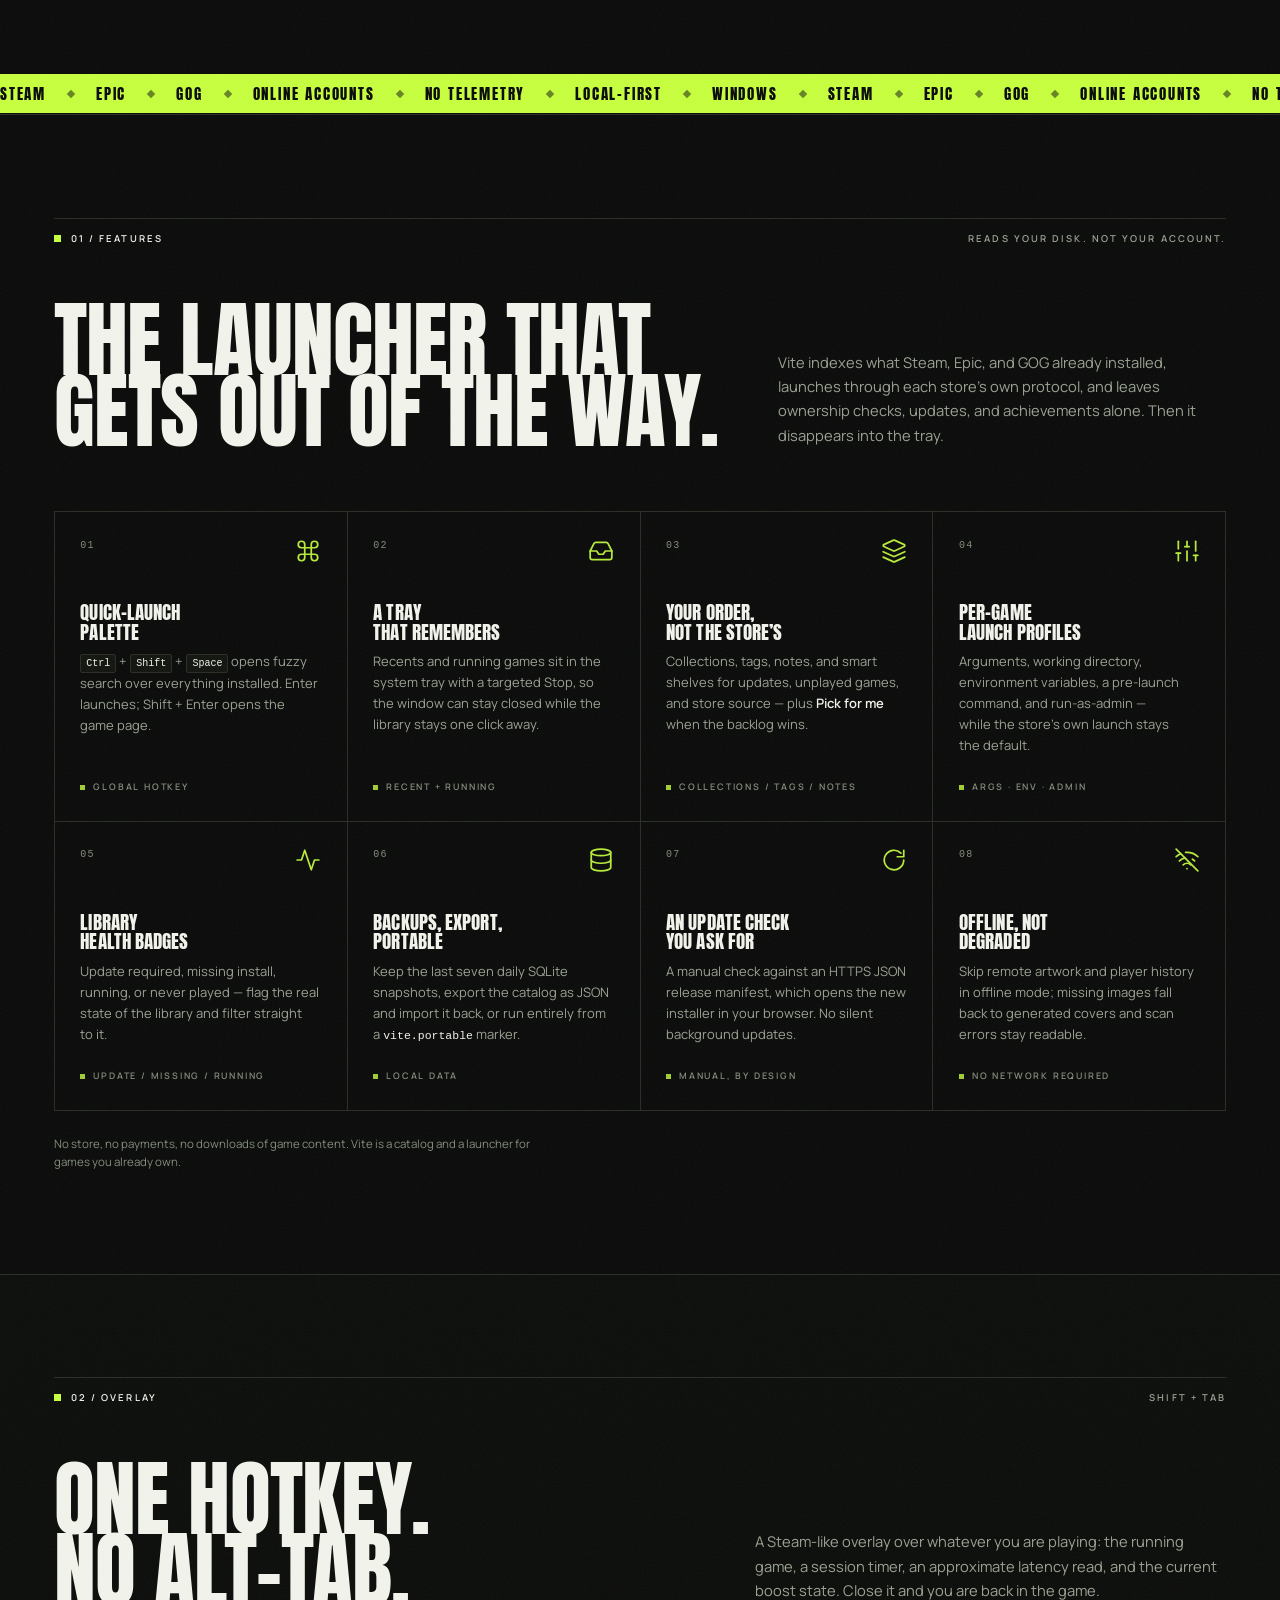
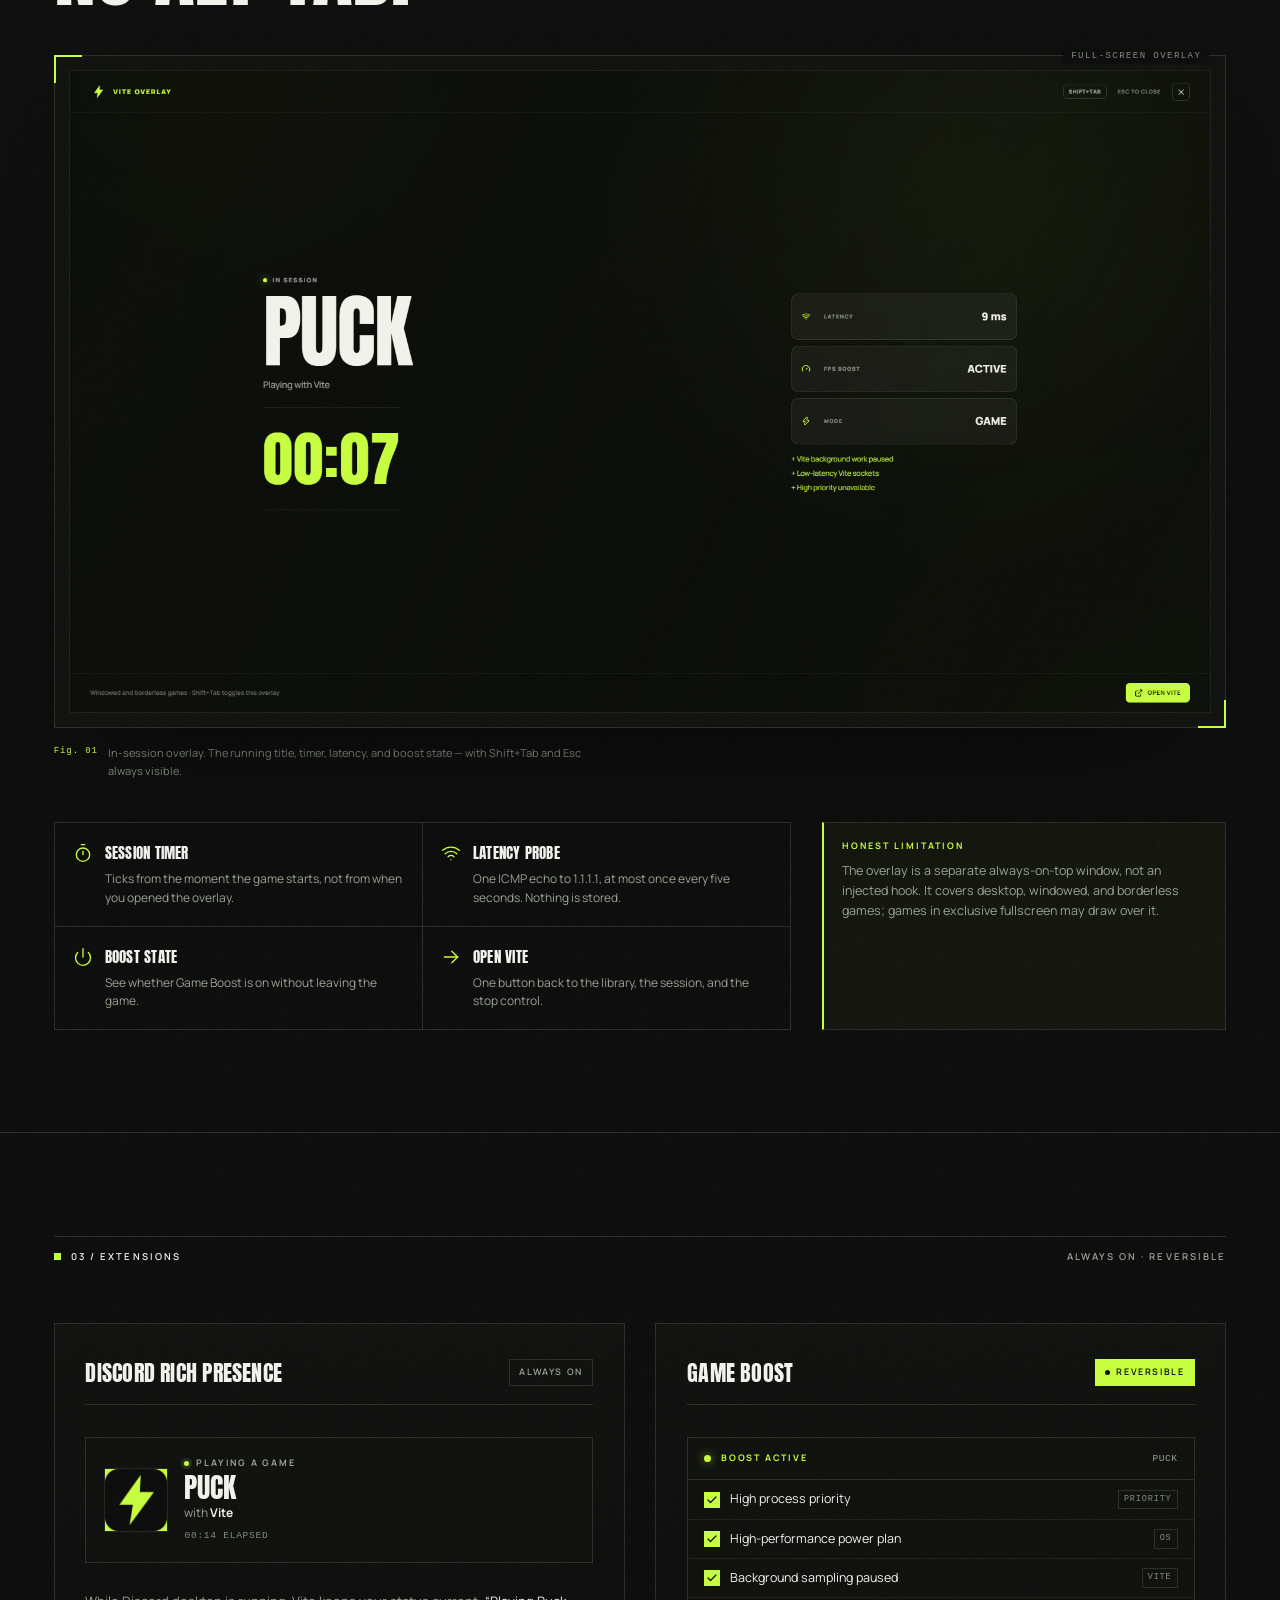
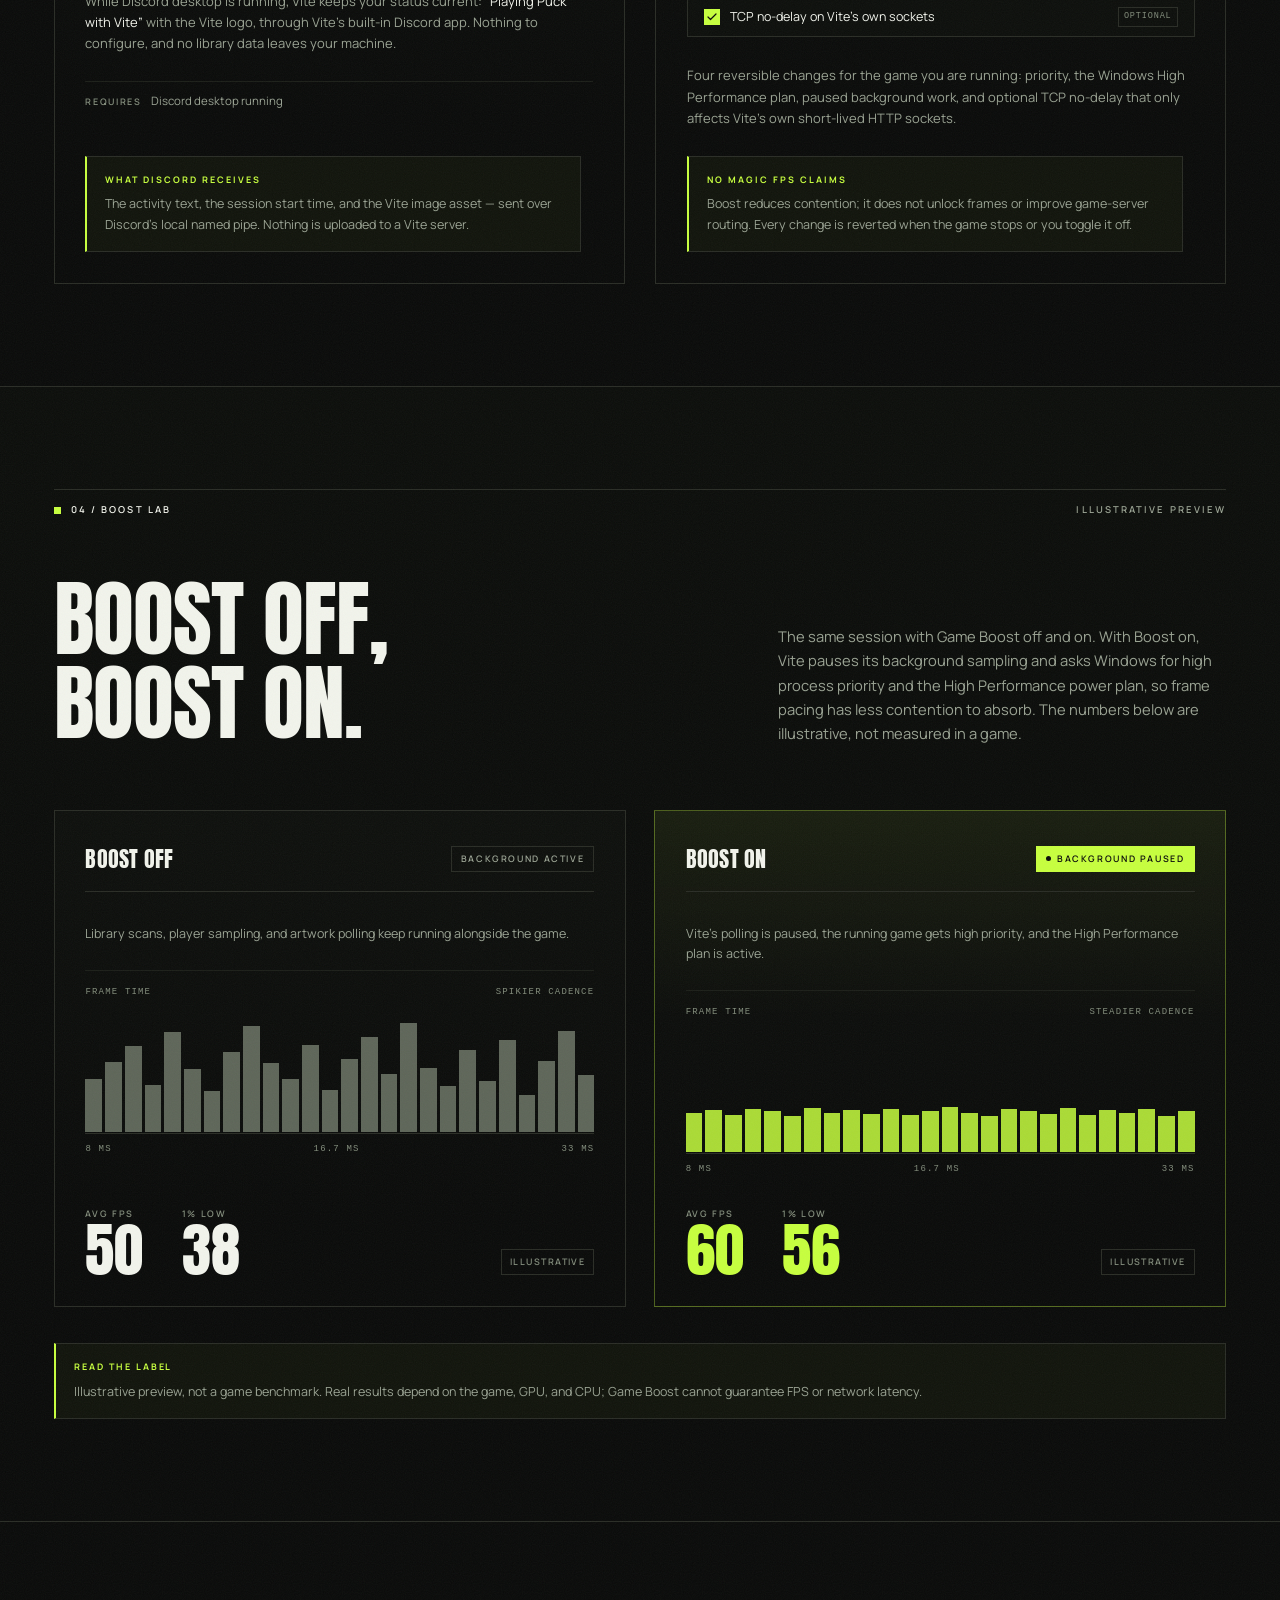
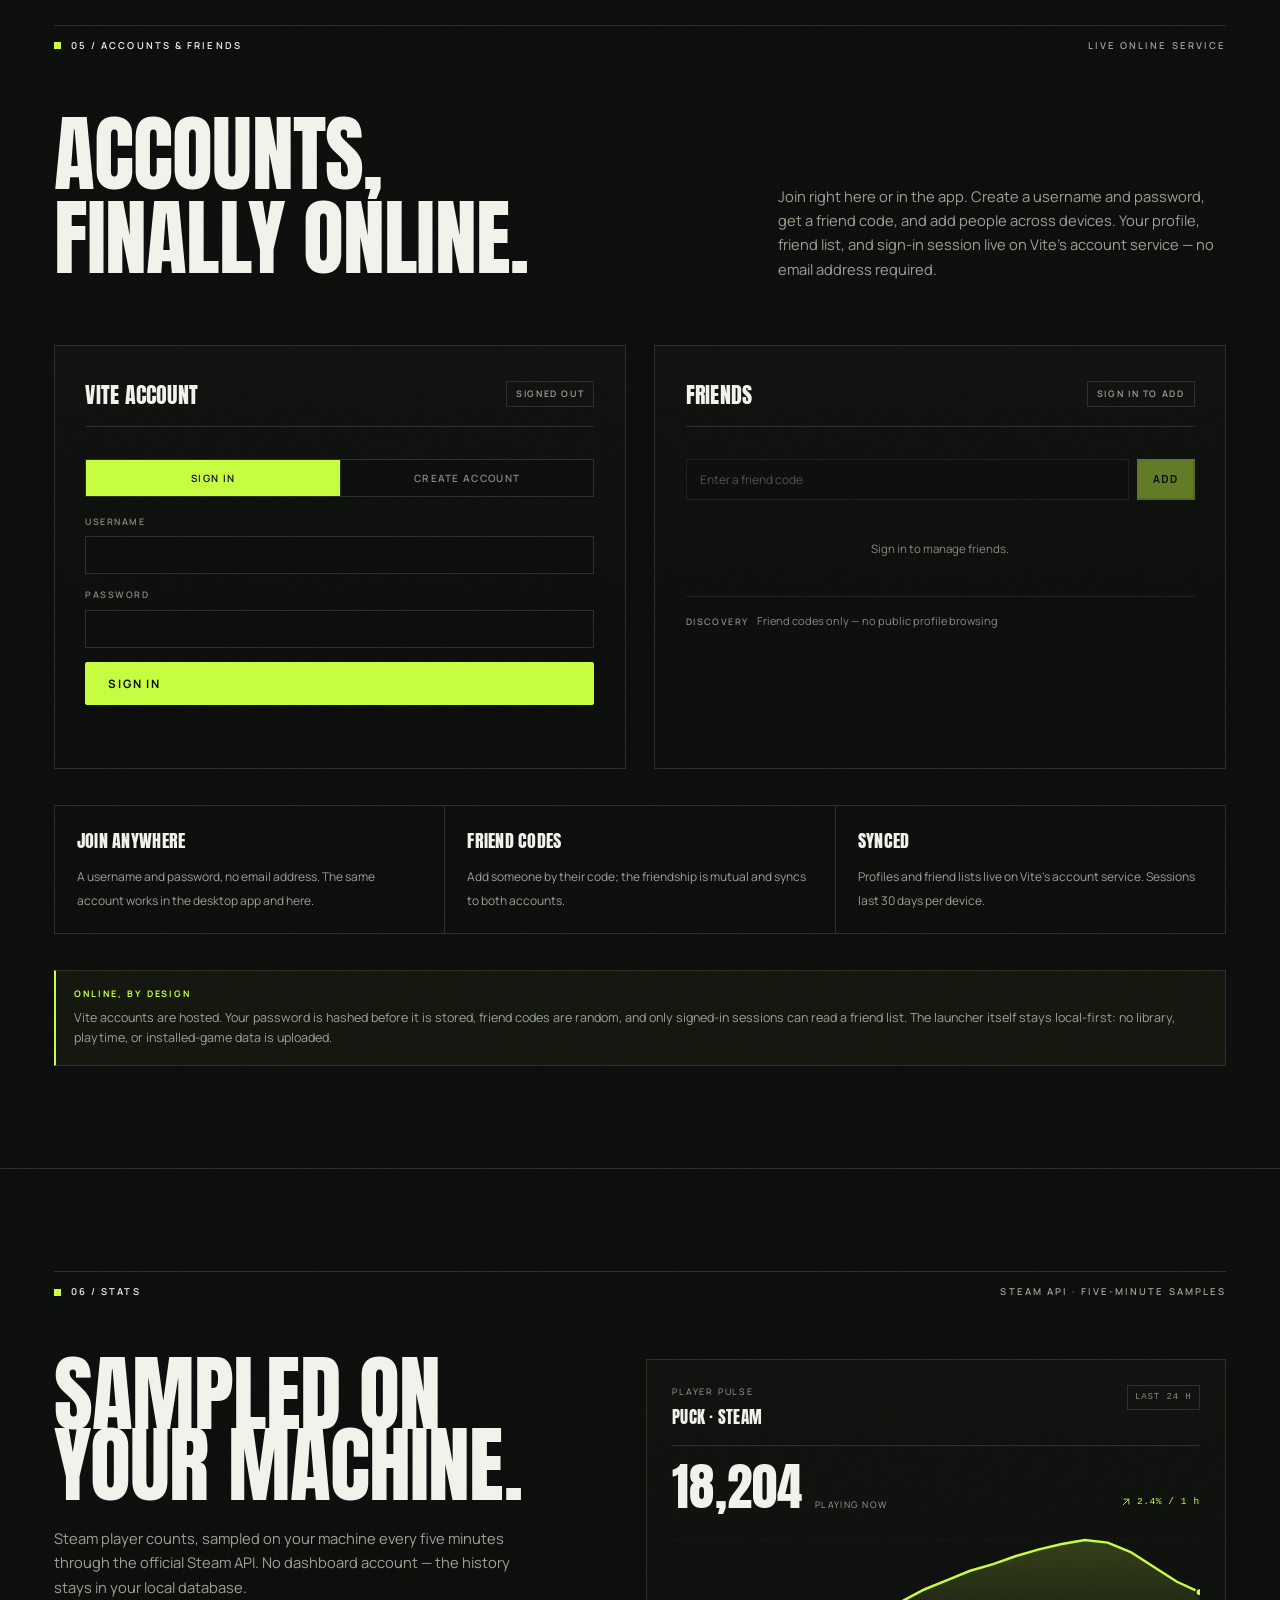
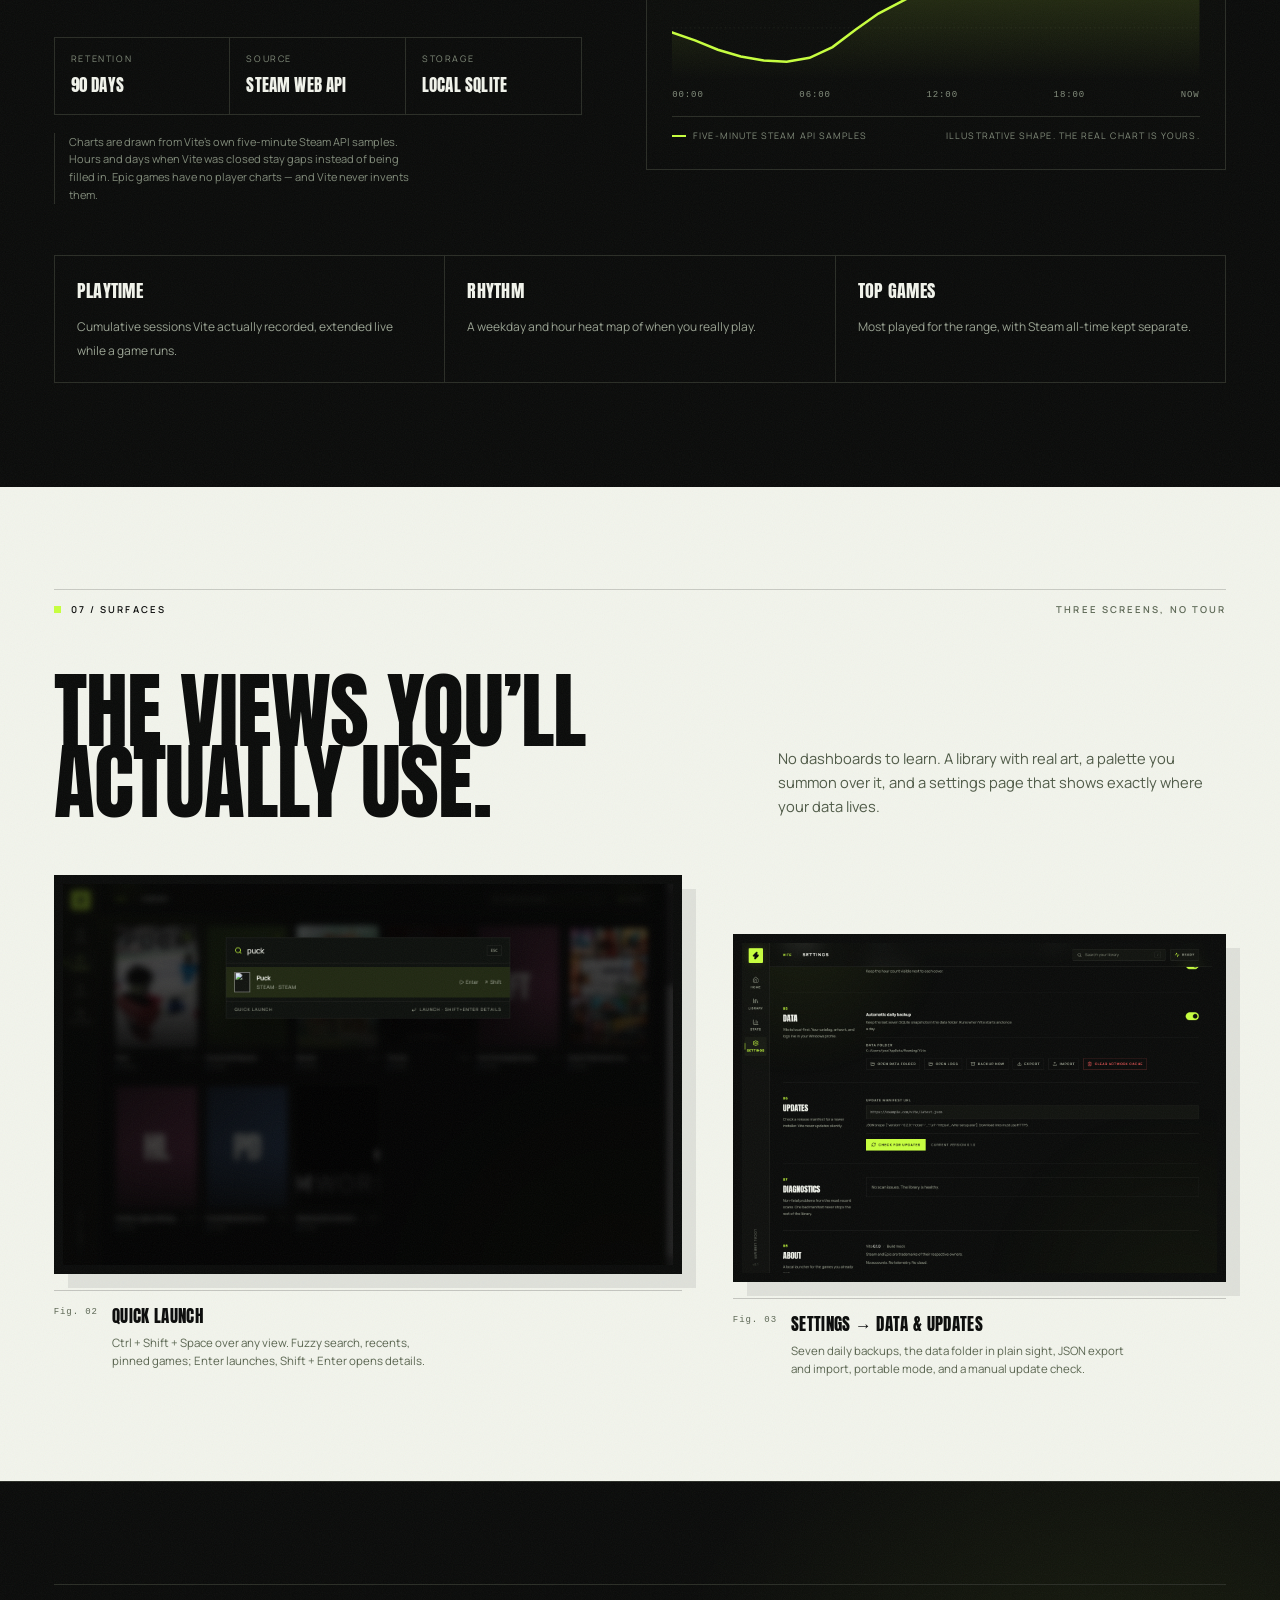
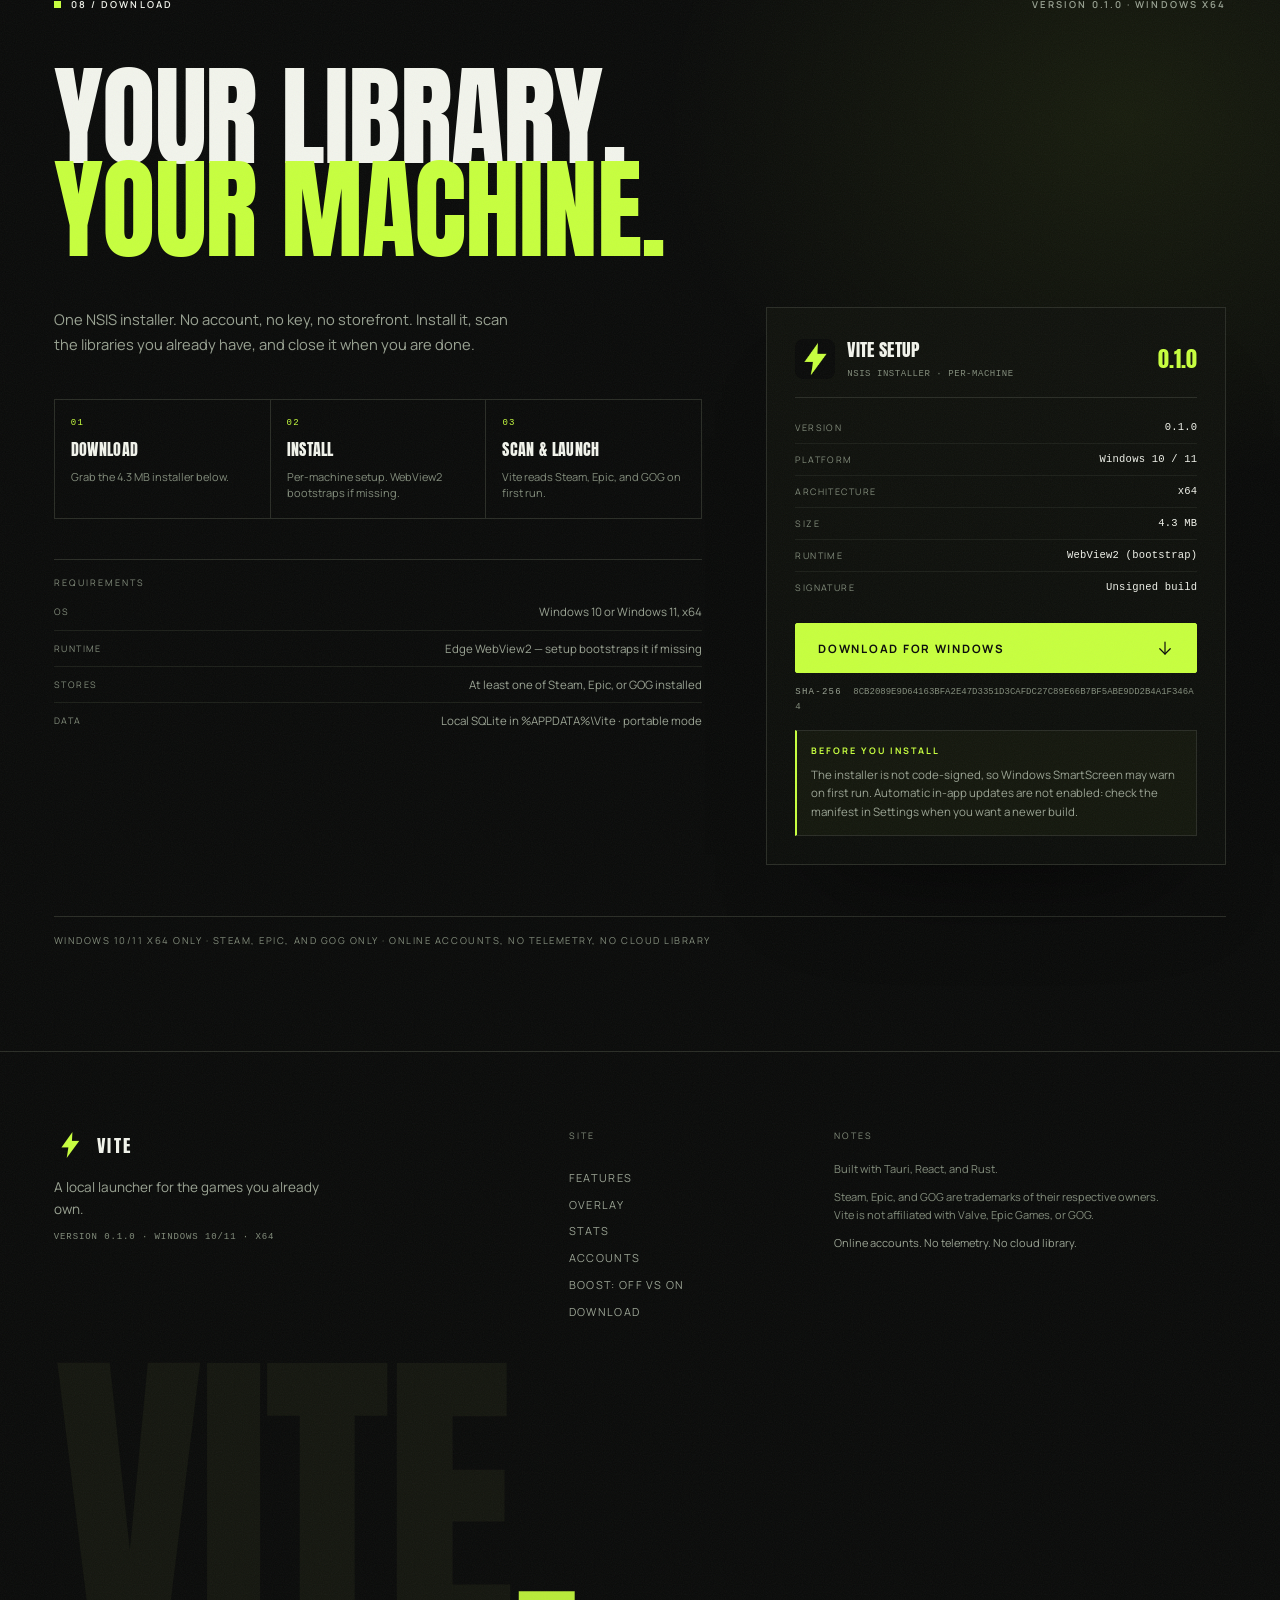
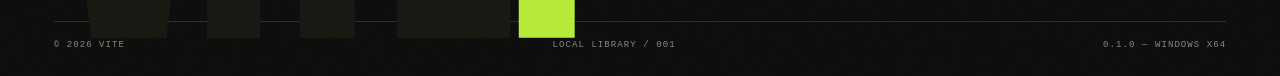
==== commit e7e7a350: "Add portal chat, public stats, profile activity, and final installer" ====
--- a/index.html
+++ b/index.html
@@ -56,7 +56,7 @@
     <nav class="nav__links" aria-label="Primary">
       <a href="#features" data-navlink>Features</a>
       <a href="#overlay" data-navlink>Overlay</a>
-      <a href="#stats" data-navlink>Stats</a>
+      <a href="stats.html" data-navlink>Stats</a>
       <a href="#accounts" data-navlink>Accounts</a>
       <a href="#download" data-navlink>Download</a>
     </nav>
@@ -78,7 +78,7 @@
     <nav class="mobile-menu__nav" aria-label="Mobile">
       <a href="#features">Features</a>
       <a href="#overlay">Overlay</a>
-      <a href="#stats">Stats</a>
+      <a href="stats.html">Stats</a>
       <a href="#accounts">Accounts</a>
       <a href="#download">Download</a>
     </nav>
@@ -698,7 +698,7 @@
             <svg class="icon" width="18" height="18" aria-hidden="true" focusable="false"><use href="#i-arrow-down"></use></svg>
           </a>
 
-          <p class="installer__hash"><span>SHA-256</span> D169A6AD0FD624FA117EE98CC8BD895923D1DFDC25ECBD07184643814721E3F1</p>
+          <p class="installer__hash"><span>SHA-256</span> 8CB2089E9D64163BFA2E47D3351D3CAFDC27C89E66B7BF5ABE9DD2B4A1F346A4</p>
 
           <div class="note note--compact">
             <span class="note__label">Before you install</span>
@@ -730,7 +730,7 @@
         <span class="footer__k">Site</span>
         <a href="#features">Features</a>
         <a href="#overlay">Overlay</a>
-        <a href="#stats">Stats</a>
+        <a href="stats.html">Stats</a>
         <a href="#accounts">Accounts</a>
         <a href="#boost-lab">Boost: off vs on</a>
         <a href="#download">Download</a>
--- a/account-nav.css
+++ b/account-nav.css
@@ -107,3 +107,10 @@
   .account-chip__name { max-width: 60px; }
   .account-chip__chevron { display: none; }
 }
+
+@media (max-width: 560px) {
+  .nav__actions > .btn { display: none; }
+  .account-chip__name,
+  .account-chip__chevron { display: none; }
+  .account-chip { padding: 5px; }
+}
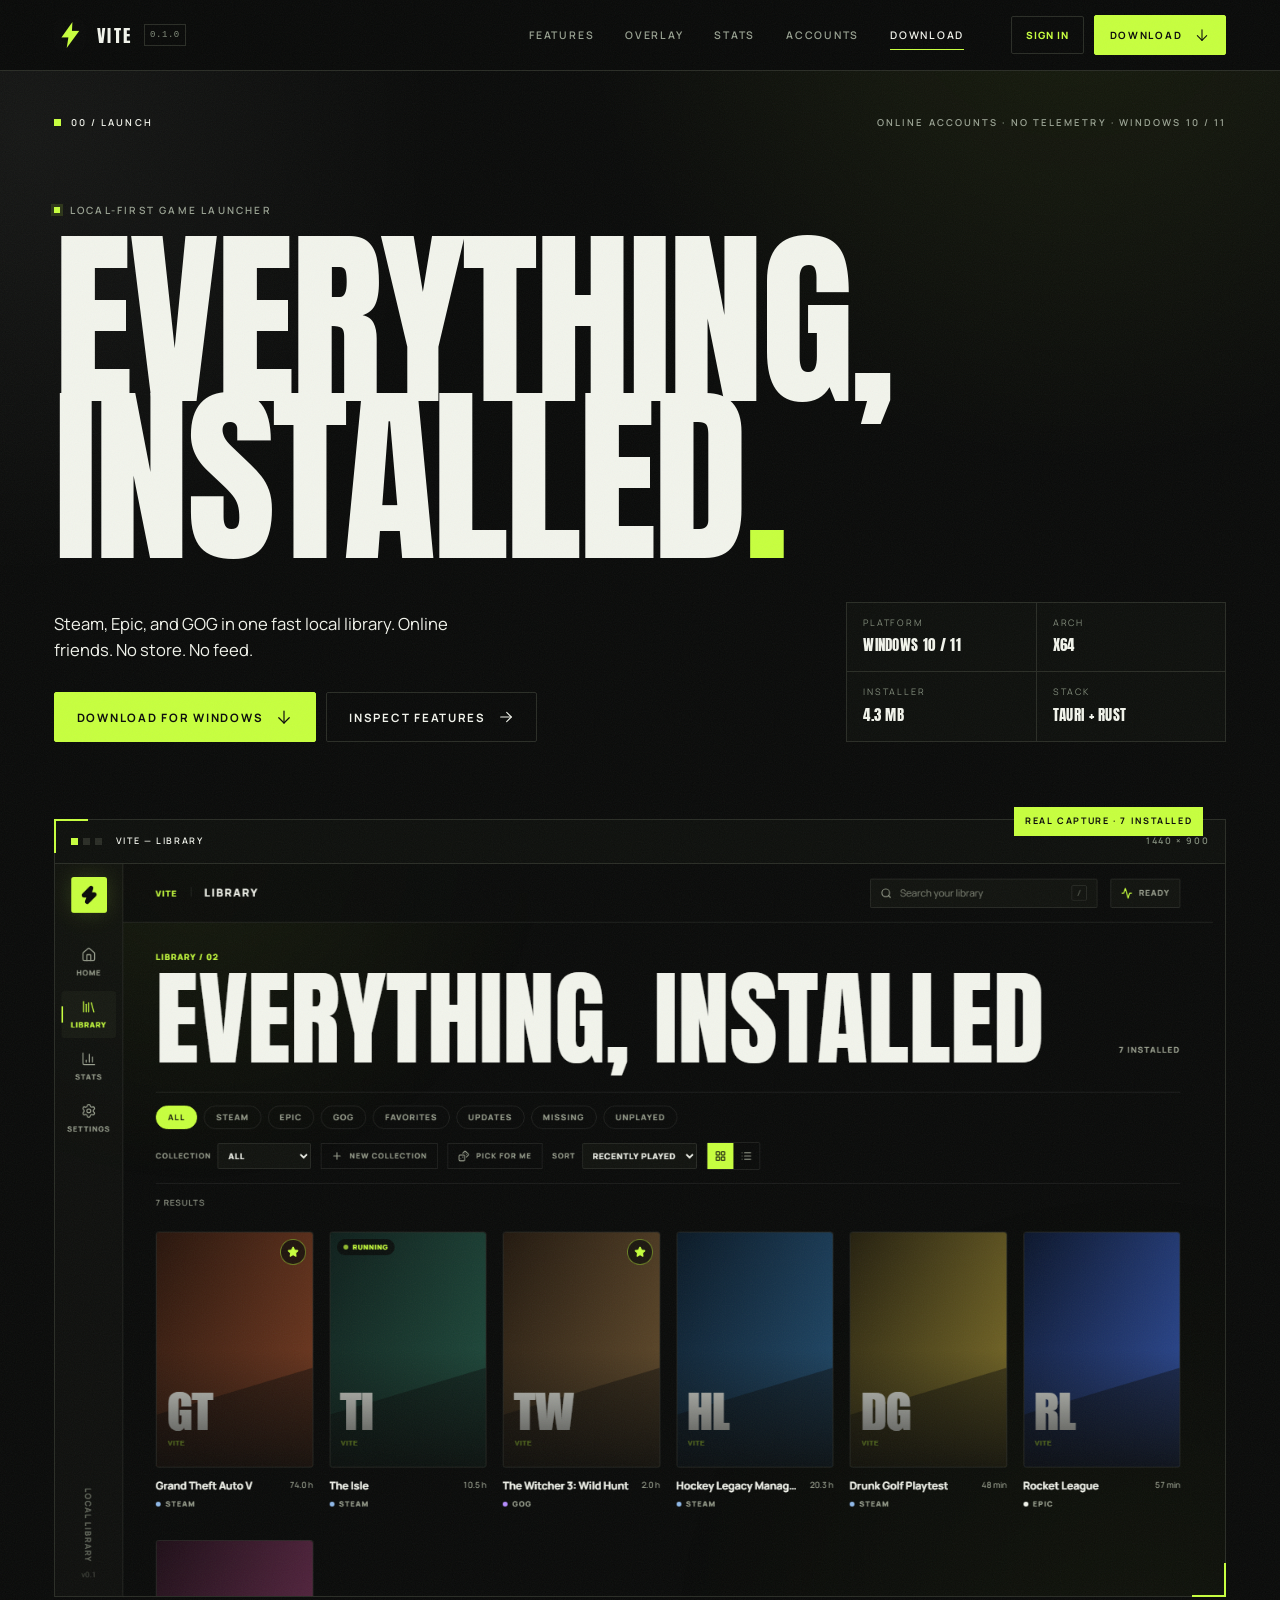
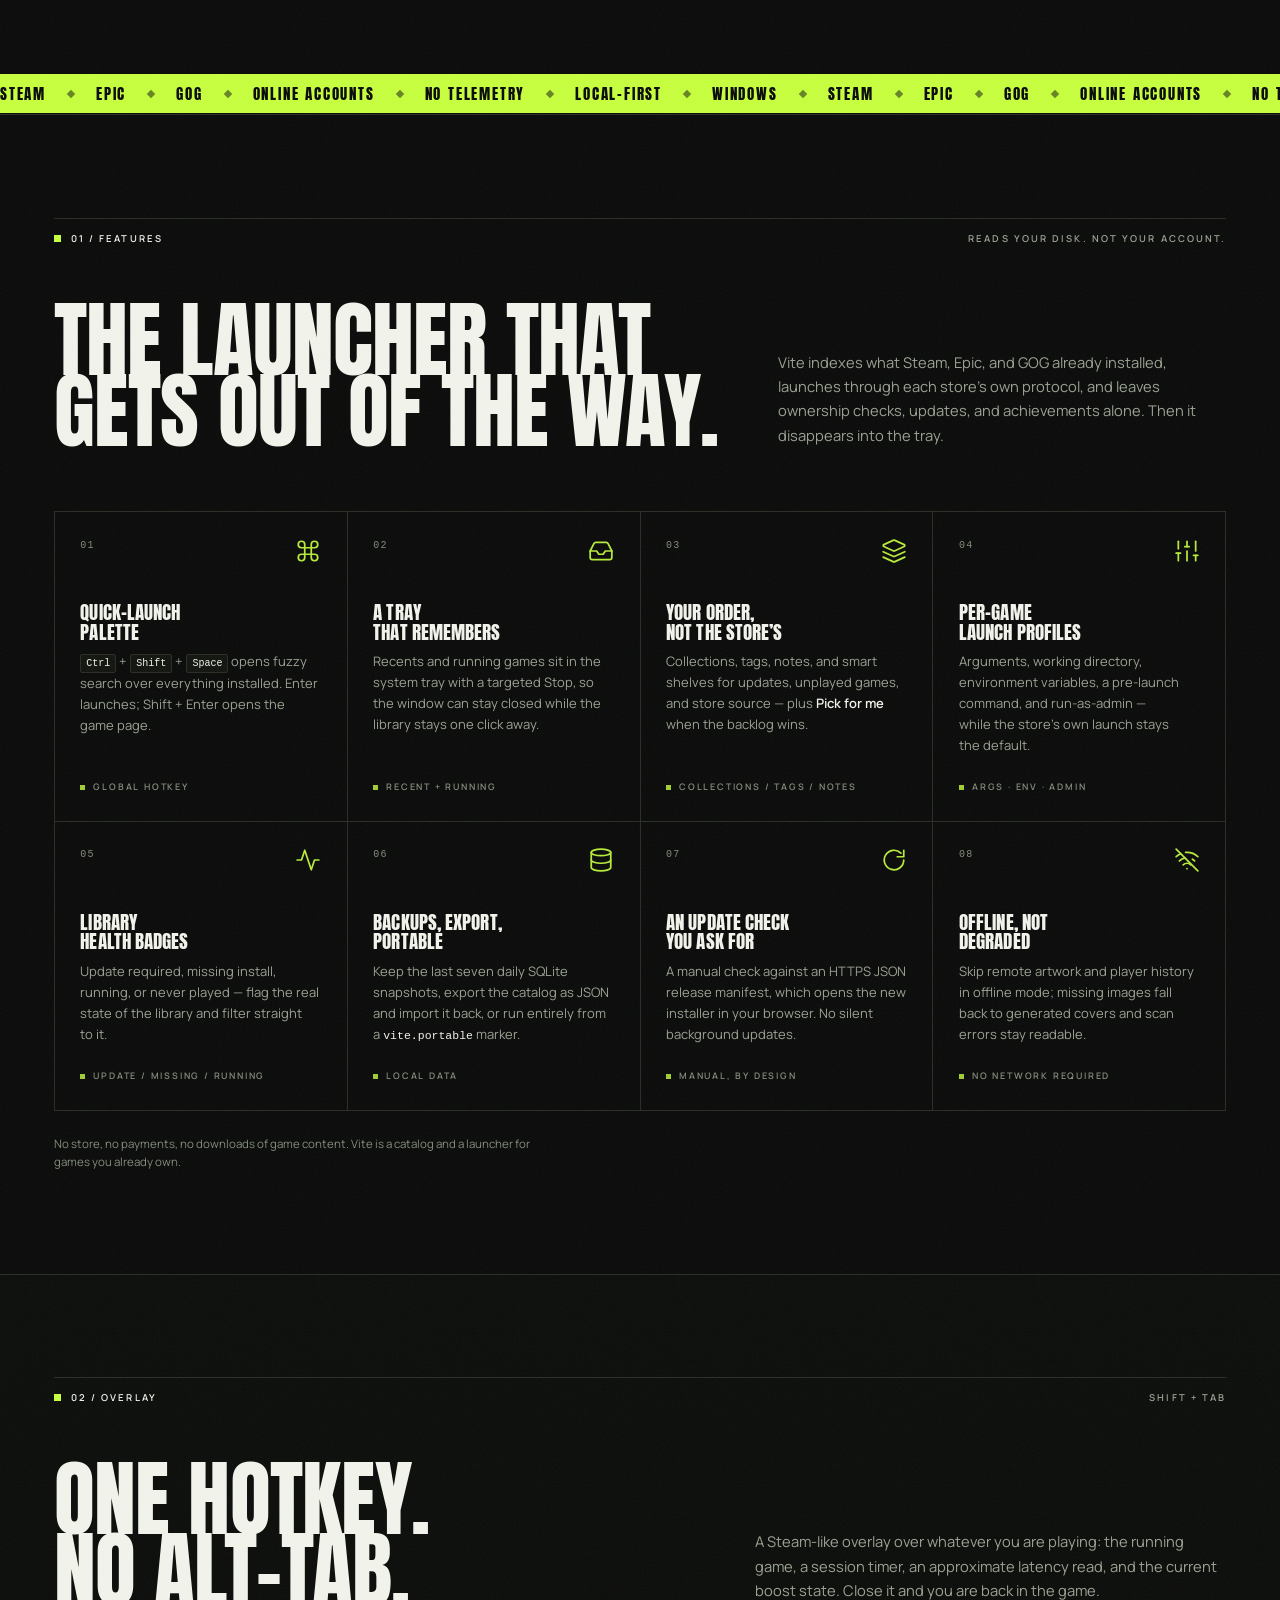
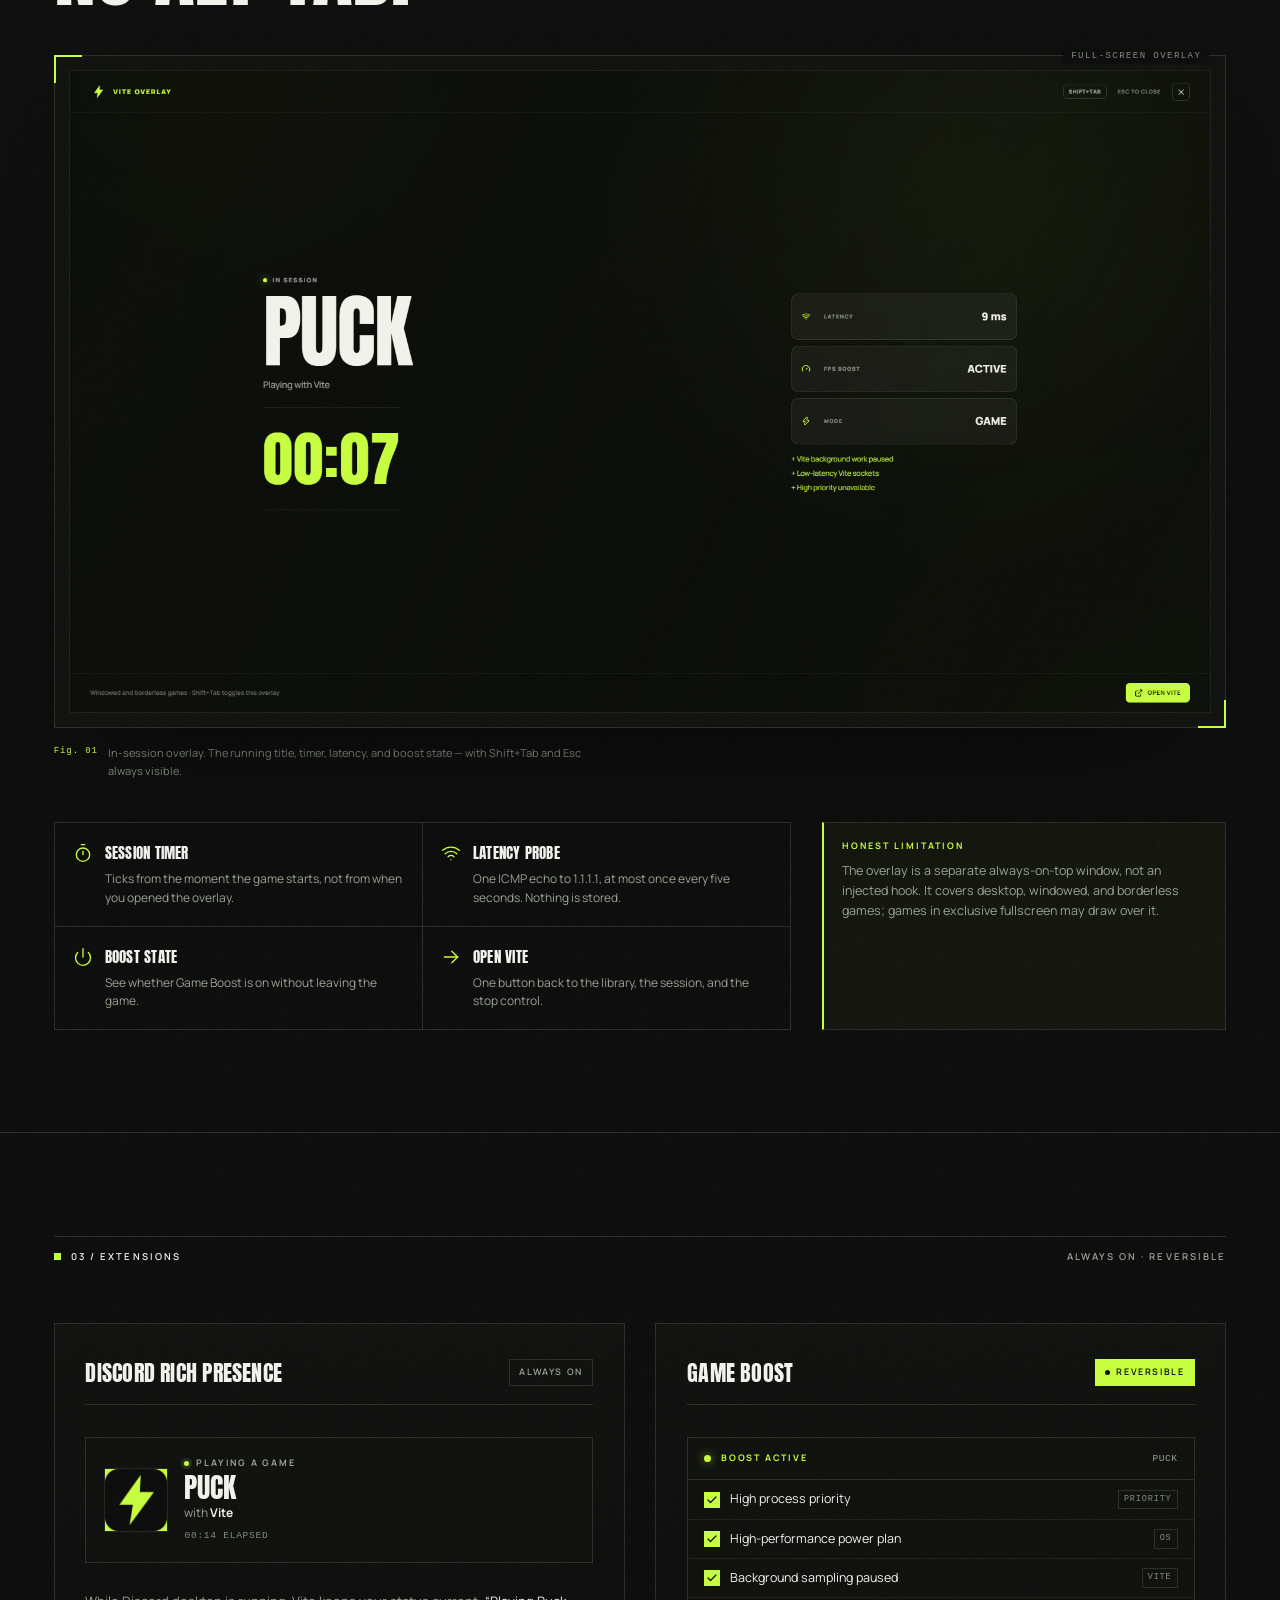
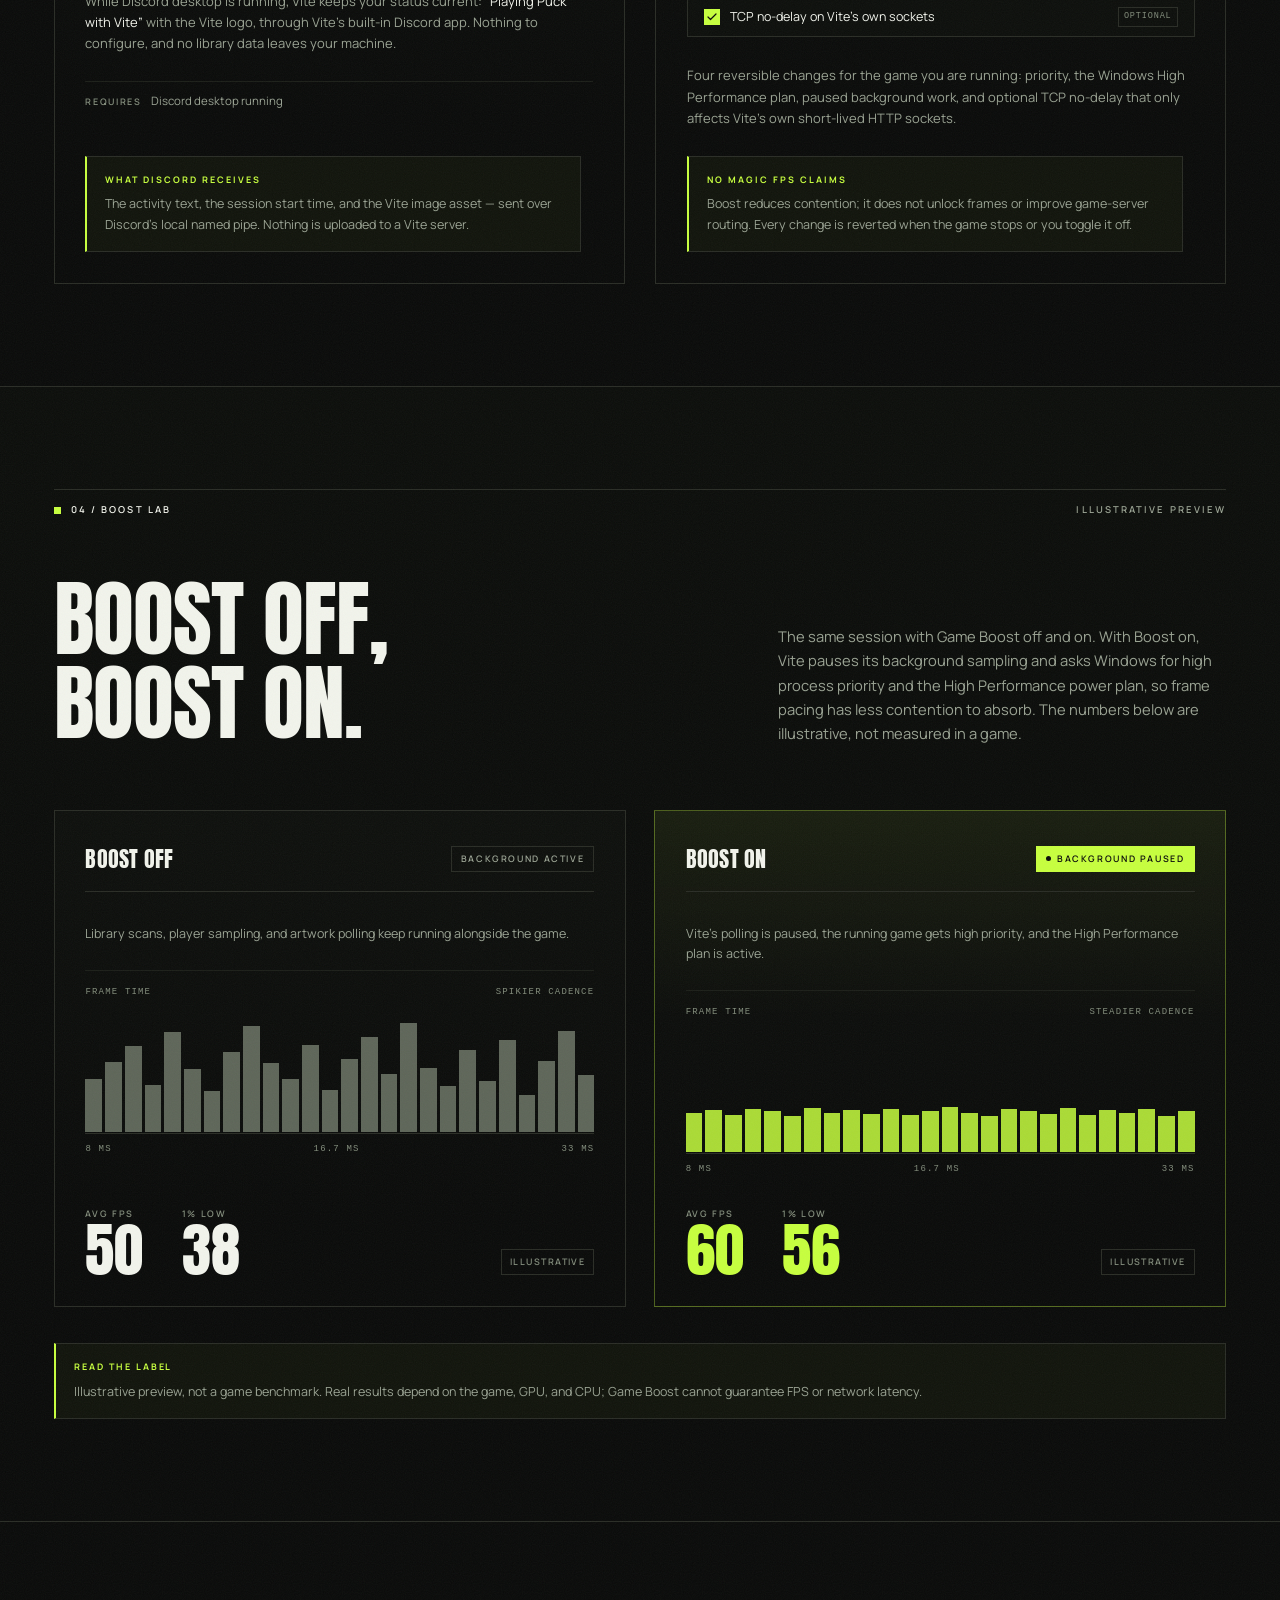
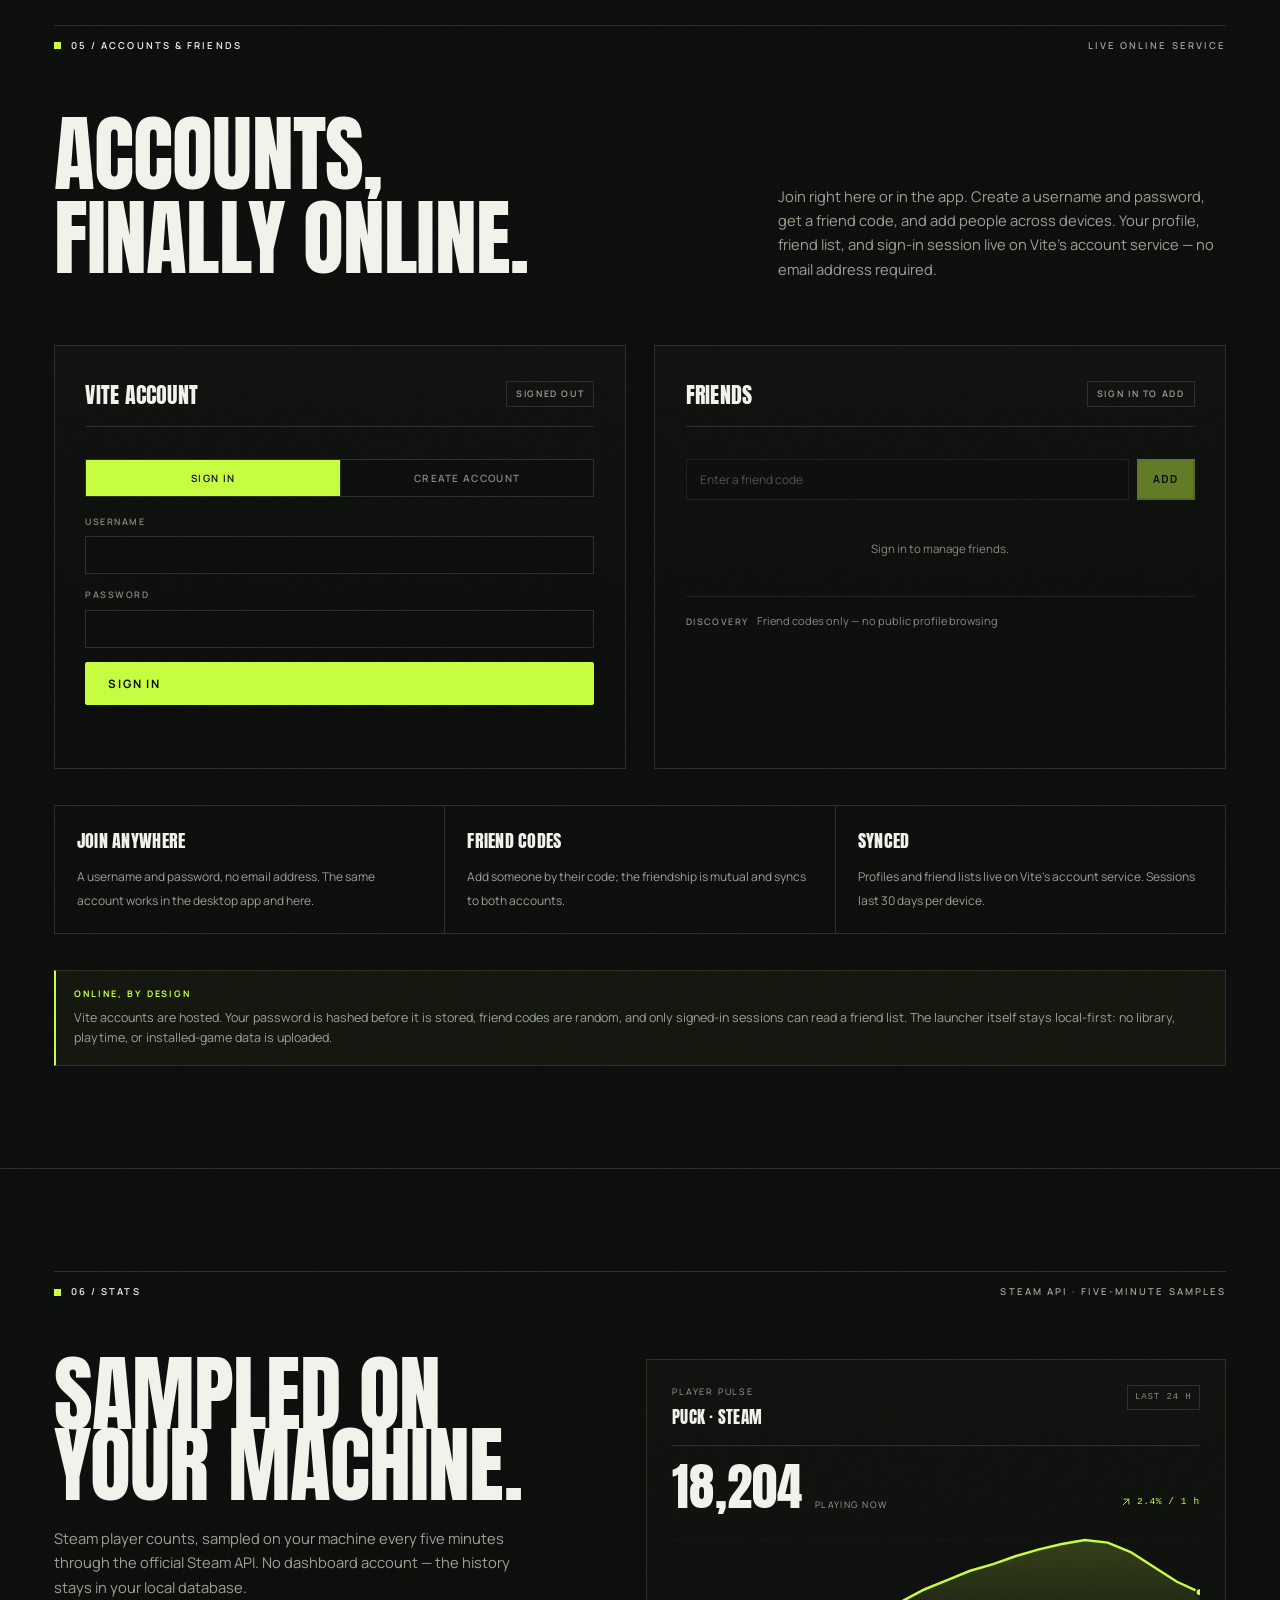
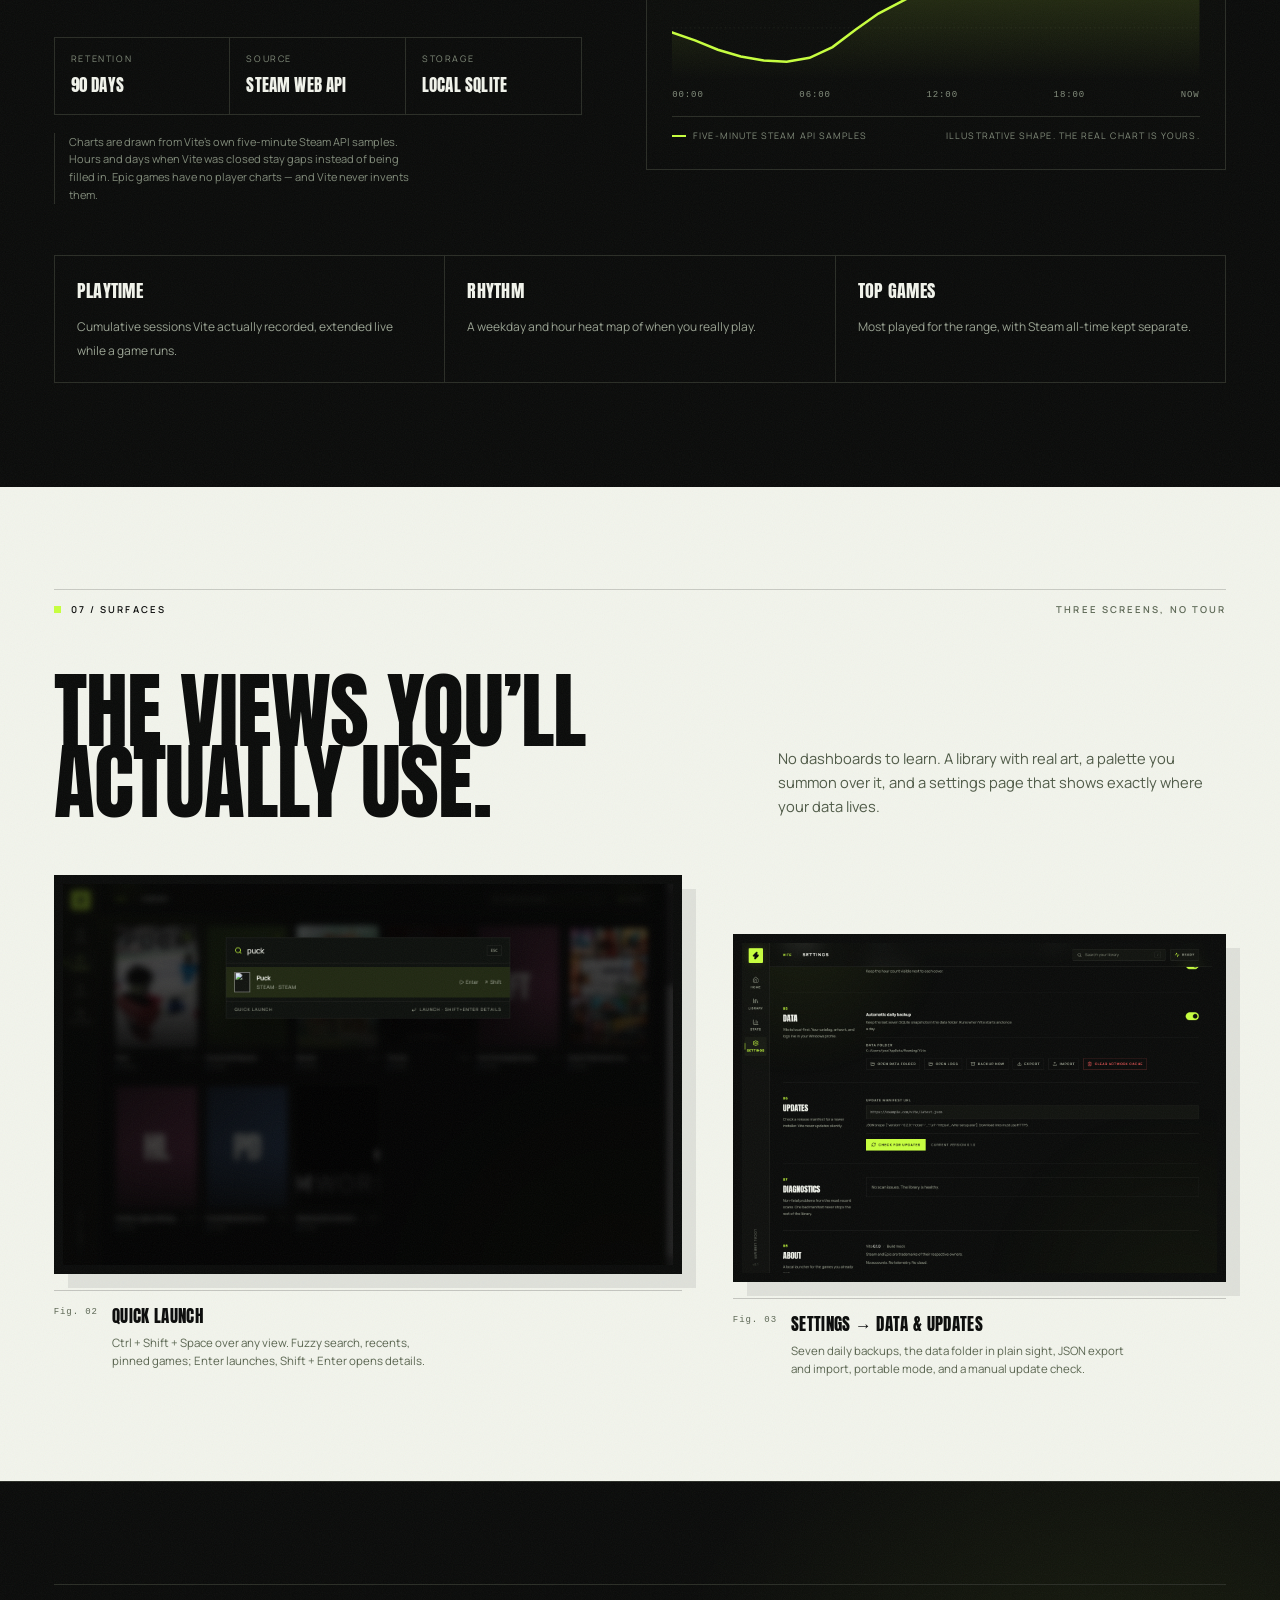
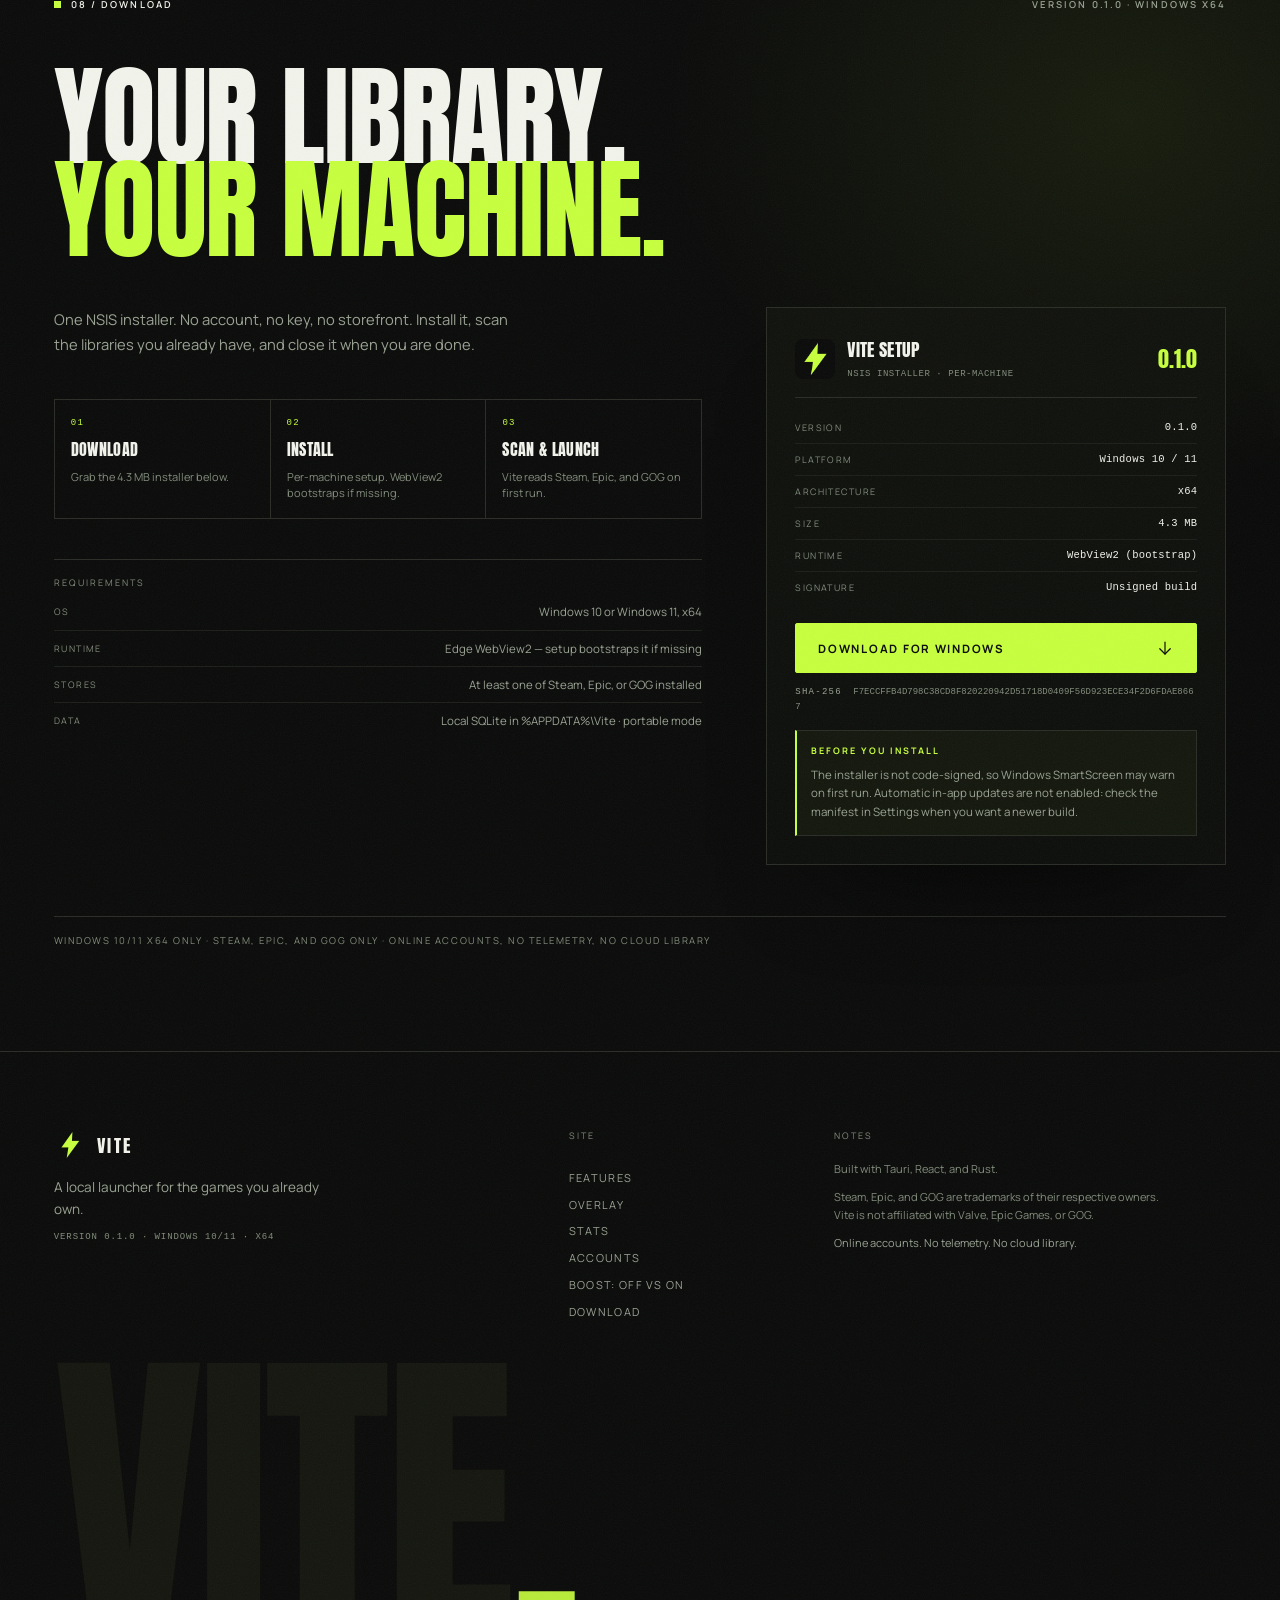
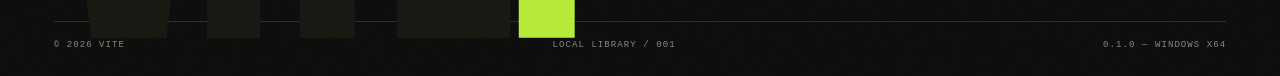
==== commit 753774c4: "Fix startup state race; sync installer" ====
--- a/index.html
+++ b/index.html
@@ -698,7 +698,7 @@
             <svg class="icon" width="18" height="18" aria-hidden="true" focusable="false"><use href="#i-arrow-down"></use></svg>
           </a>
 
-          <p class="installer__hash"><span>SHA-256</span> 8CB2089E9D64163BFA2E47D3351D3CAFDC27C89E66B7BF5ABE9DD2B4A1F346A4</p>
+          <p class="installer__hash"><span>SHA-256</span> F7ECCFFB4D798C38CD8F820220942D51718D0409F56D923ECE34F2D6FDAE8667</p>
 
           <div class="note note--compact">
             <span class="note__label">Before you install</span>
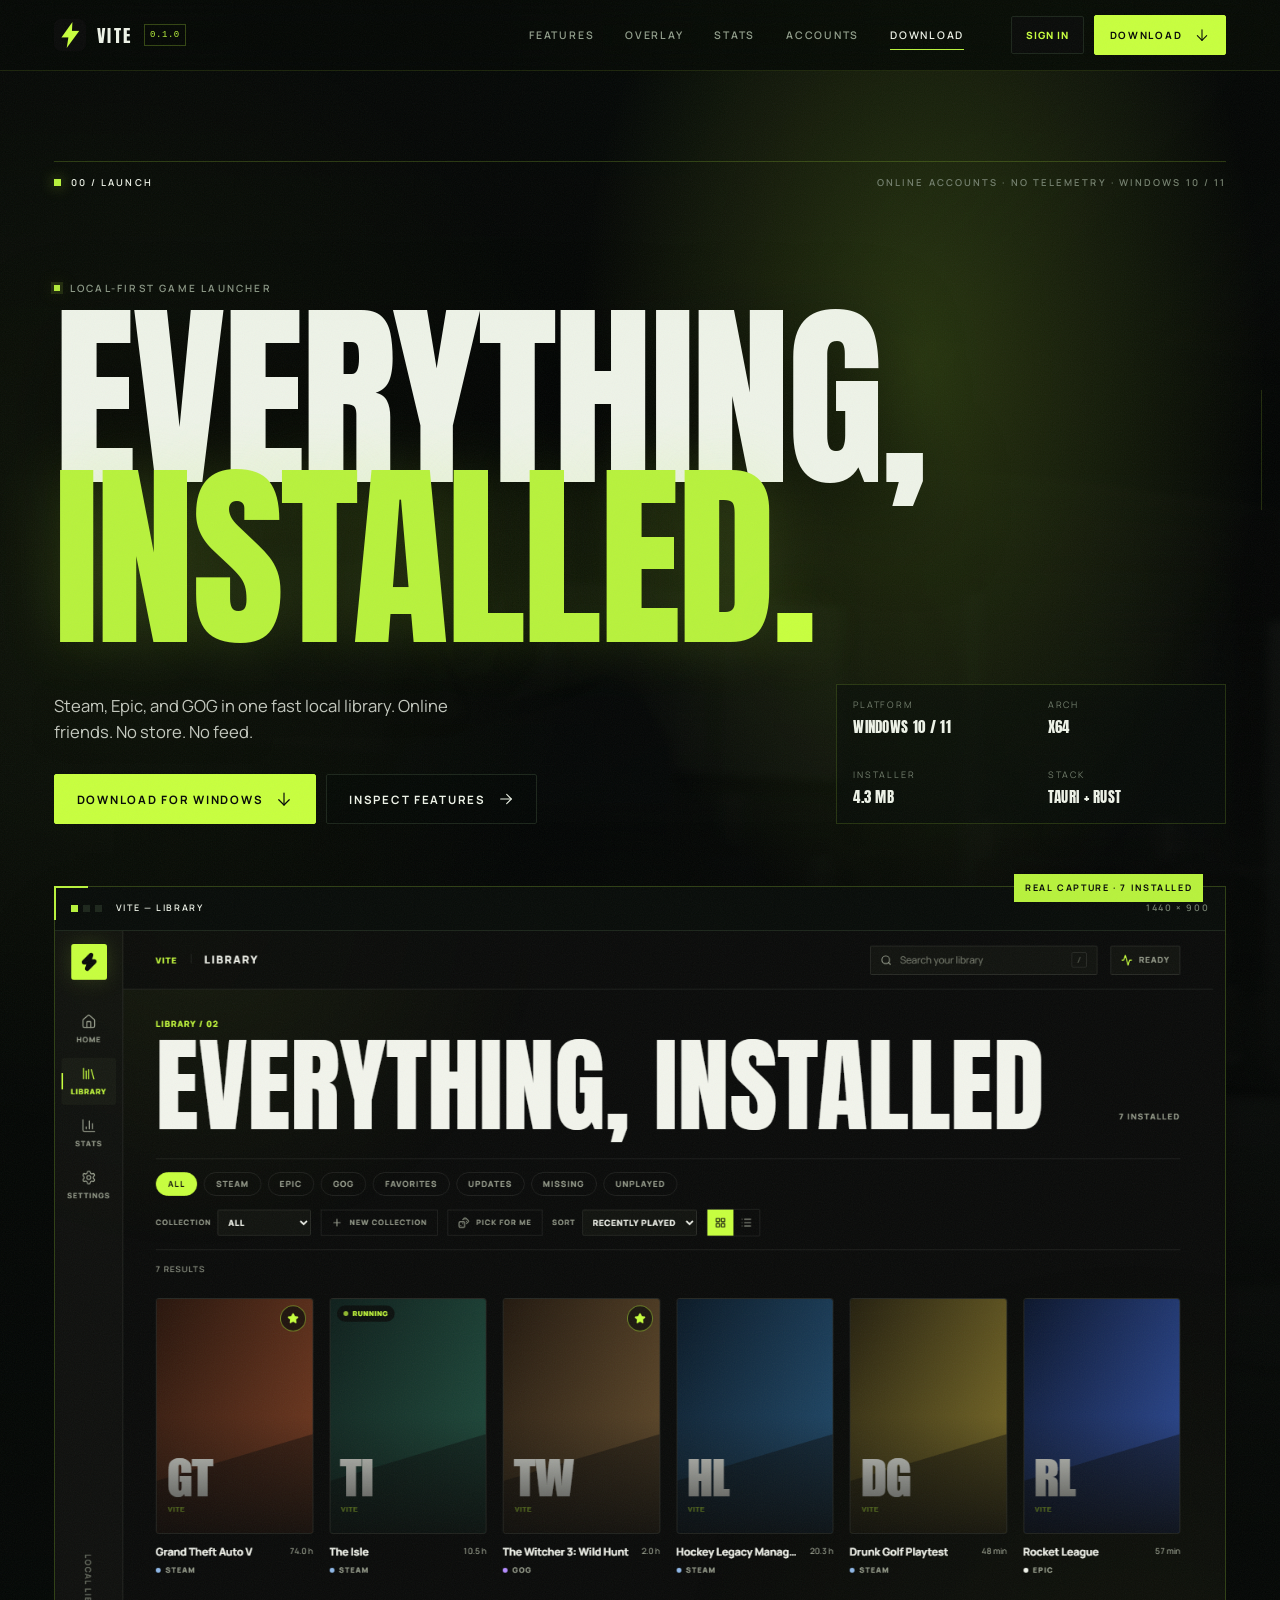
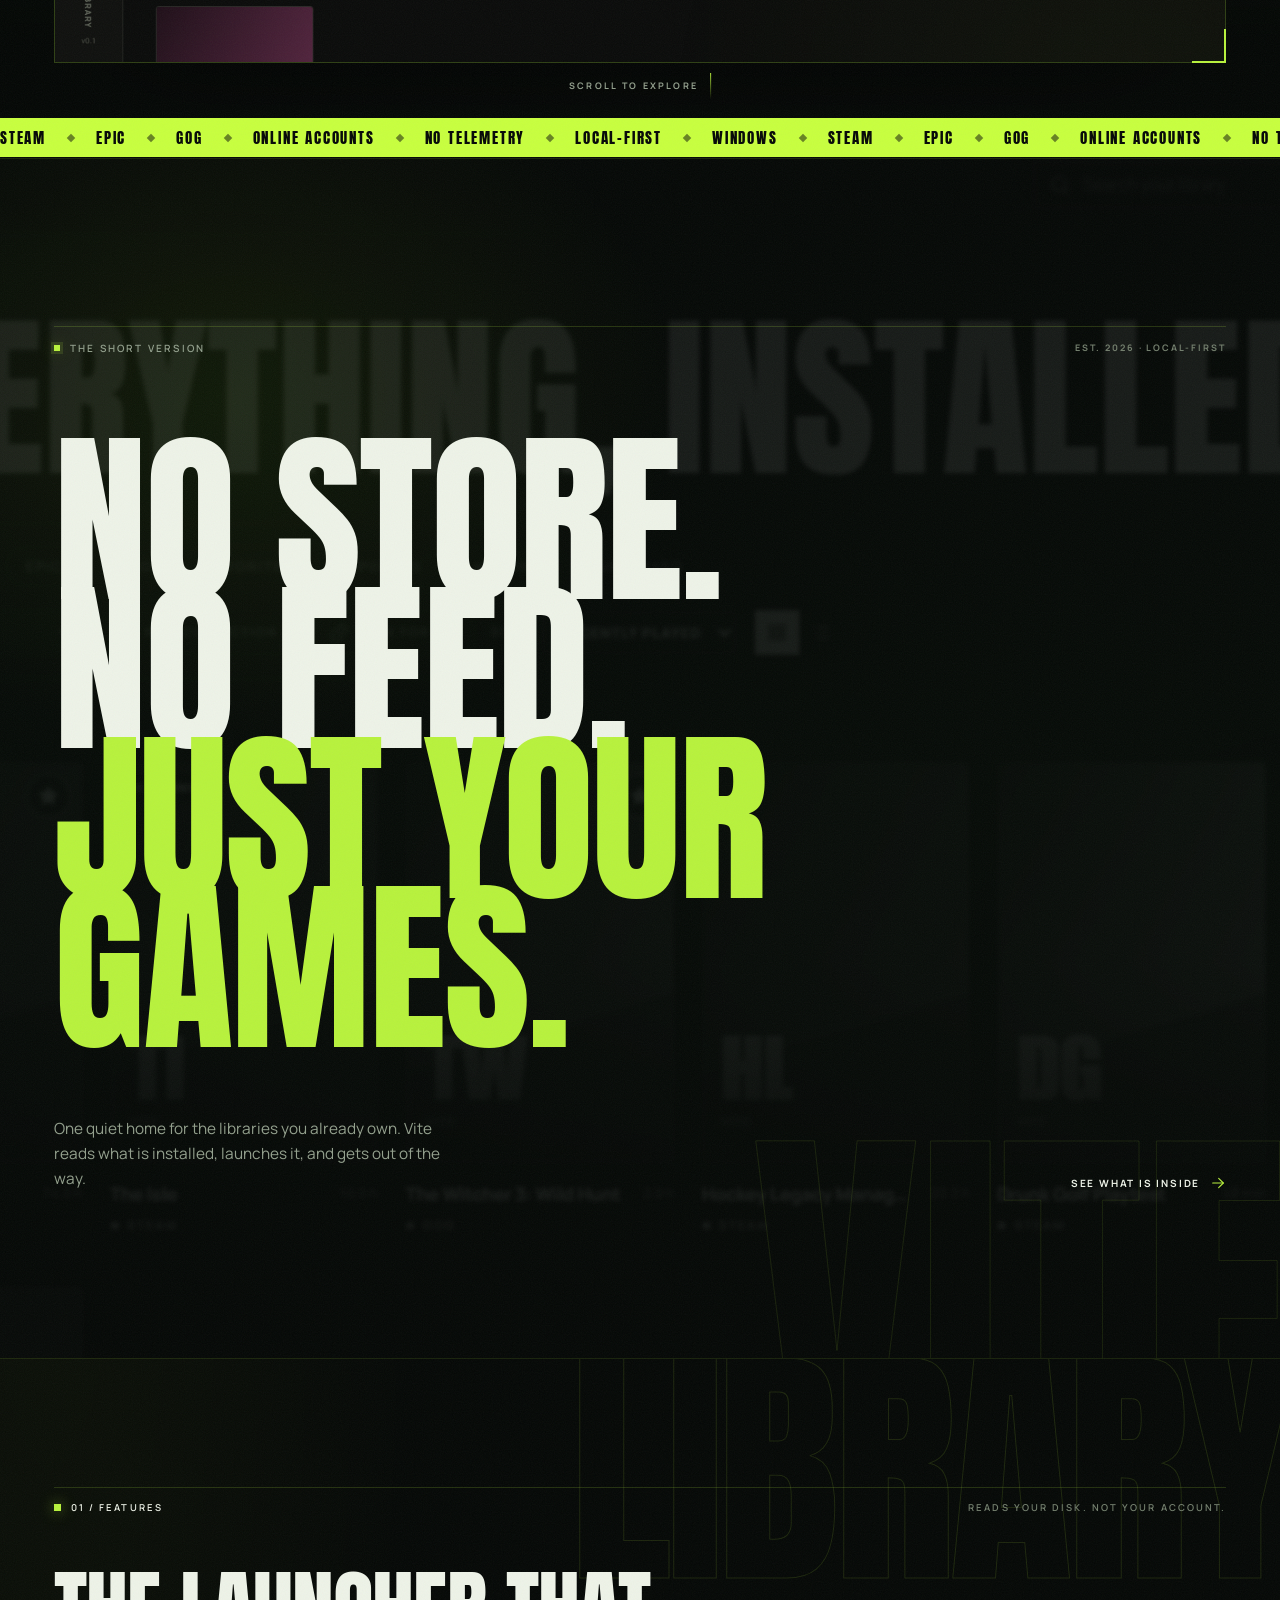
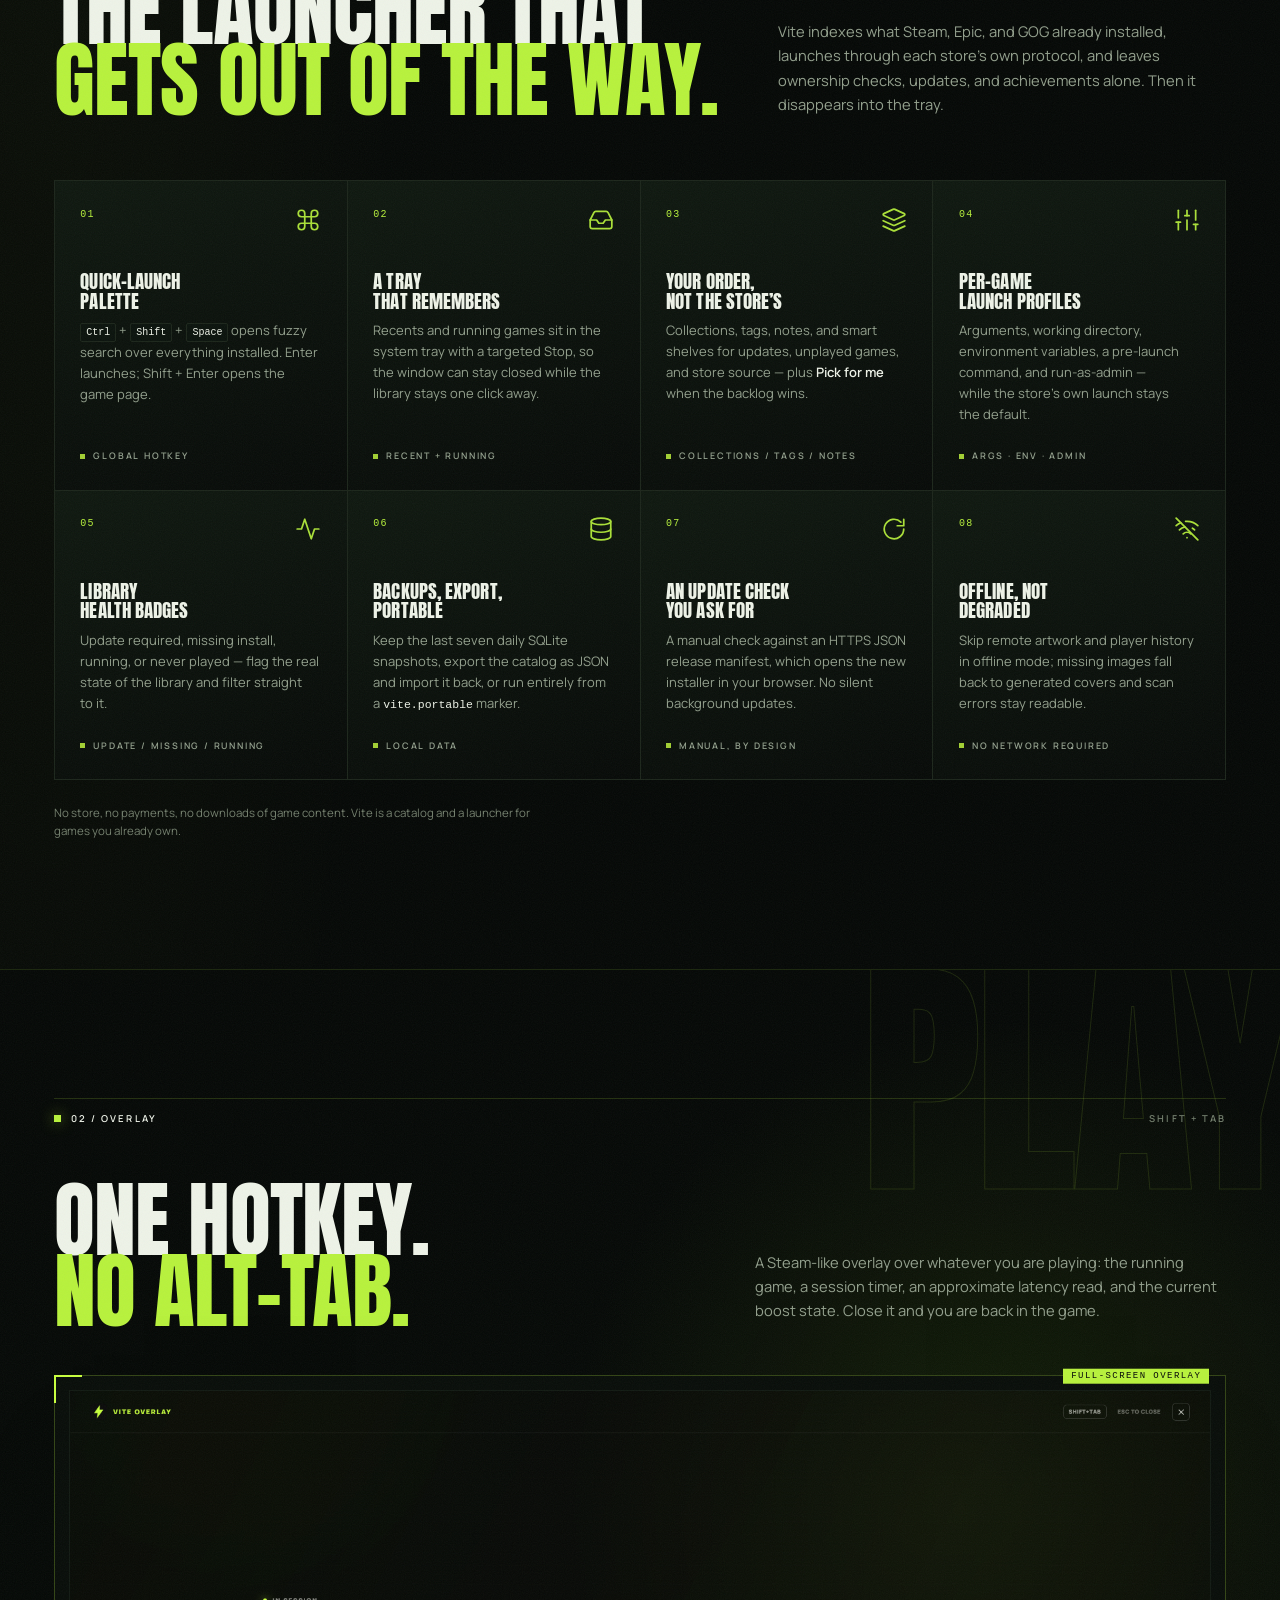
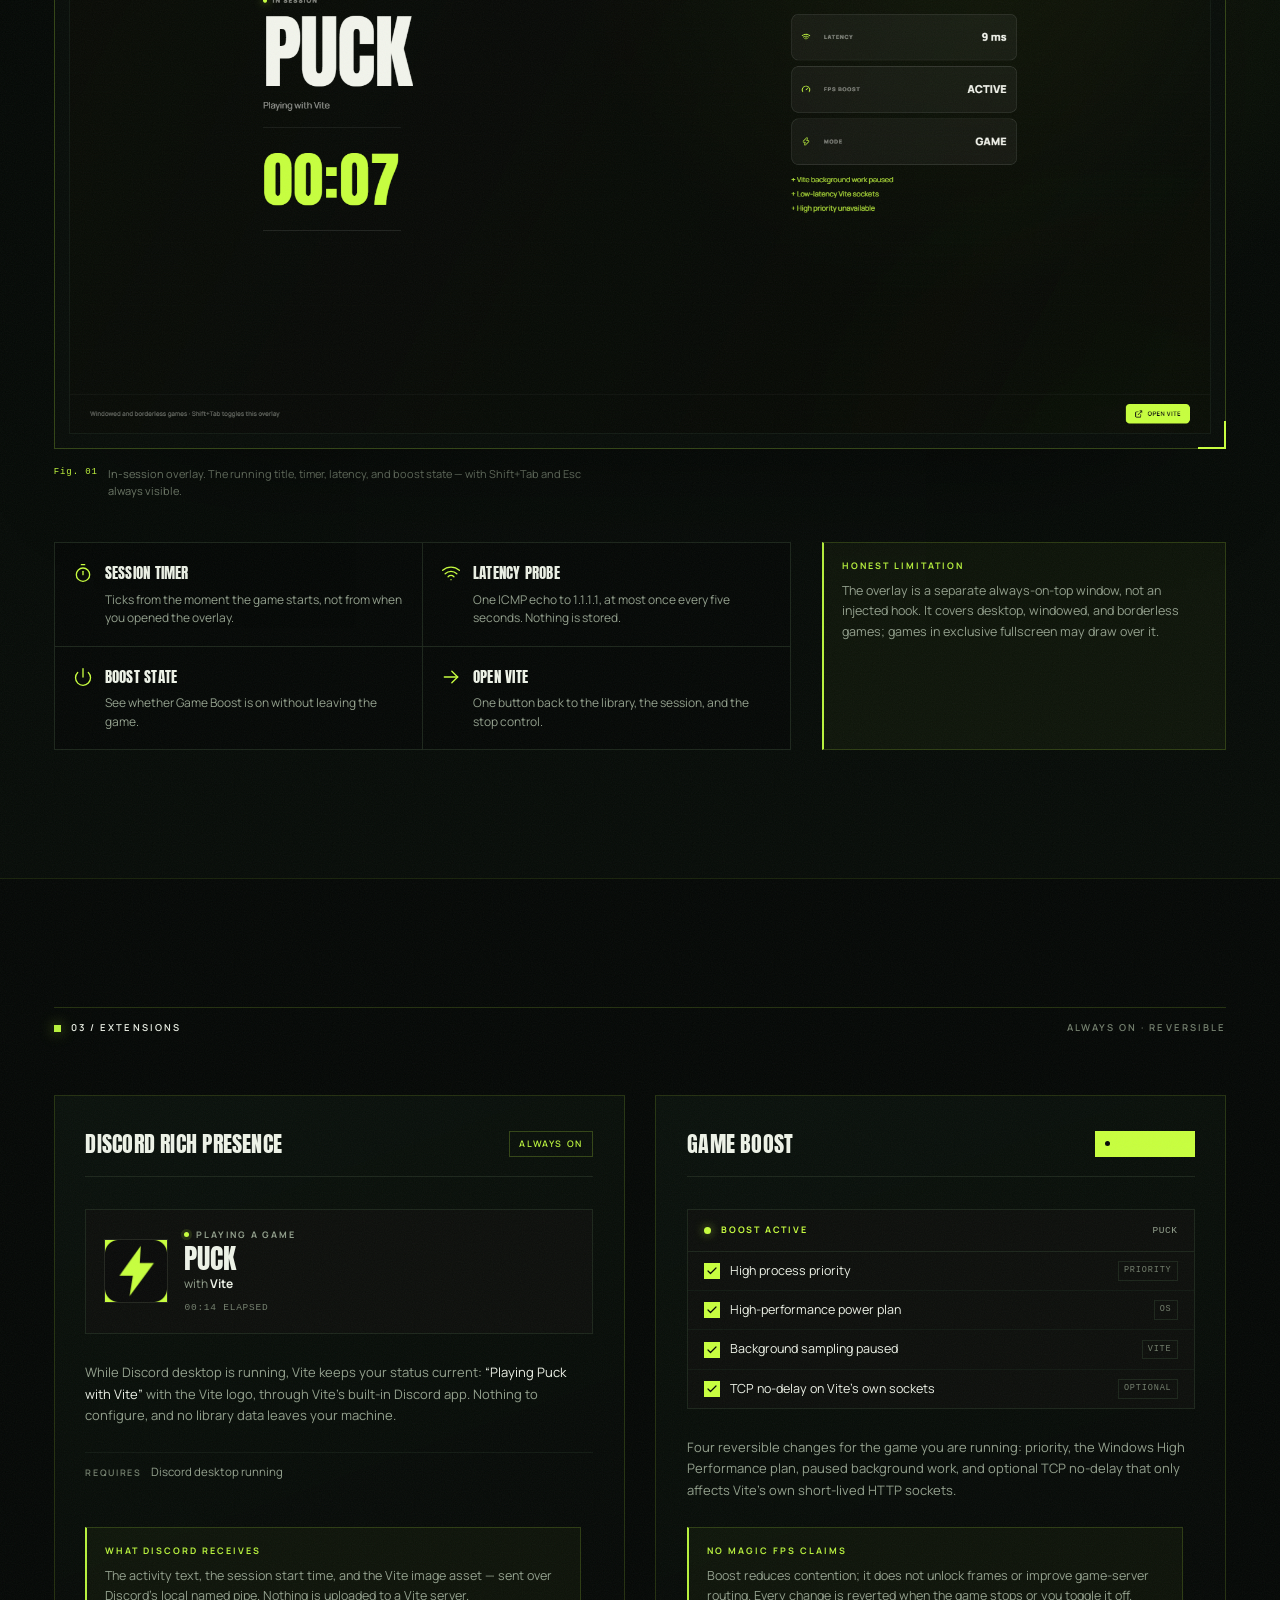
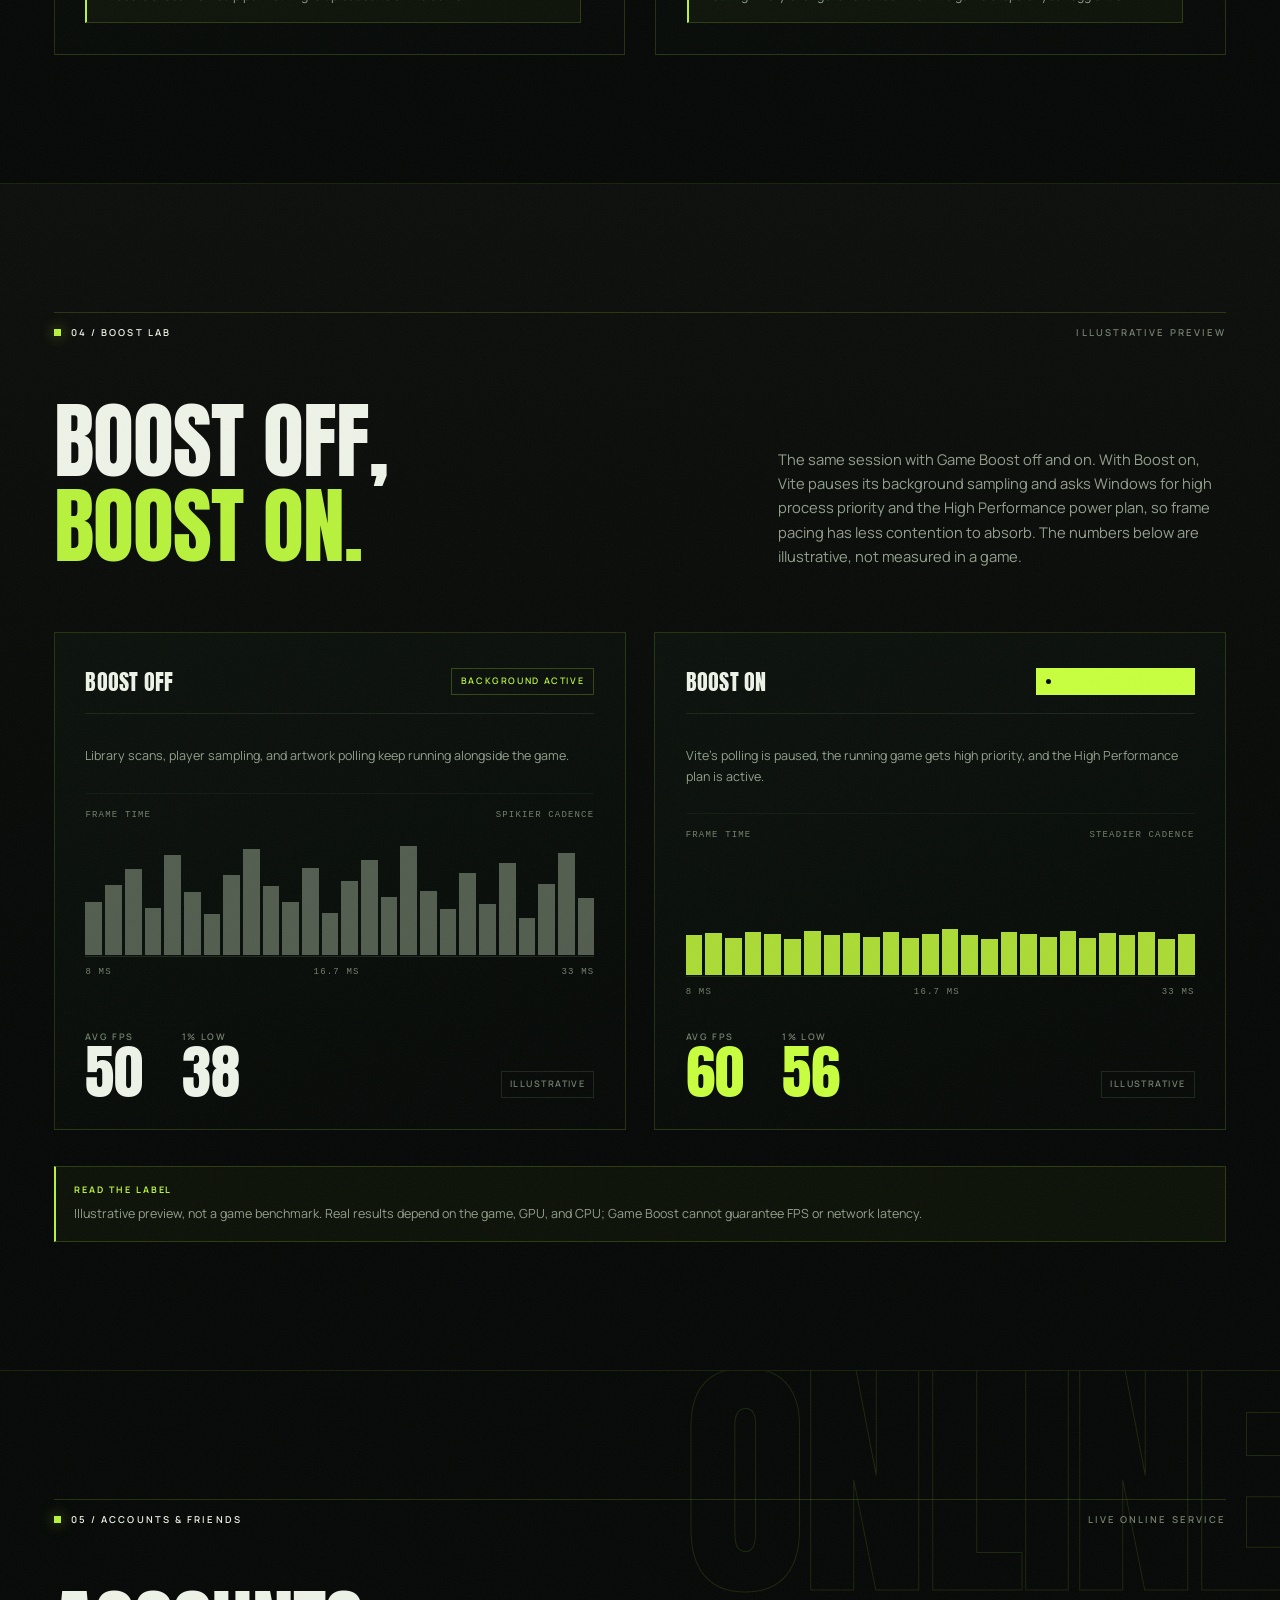
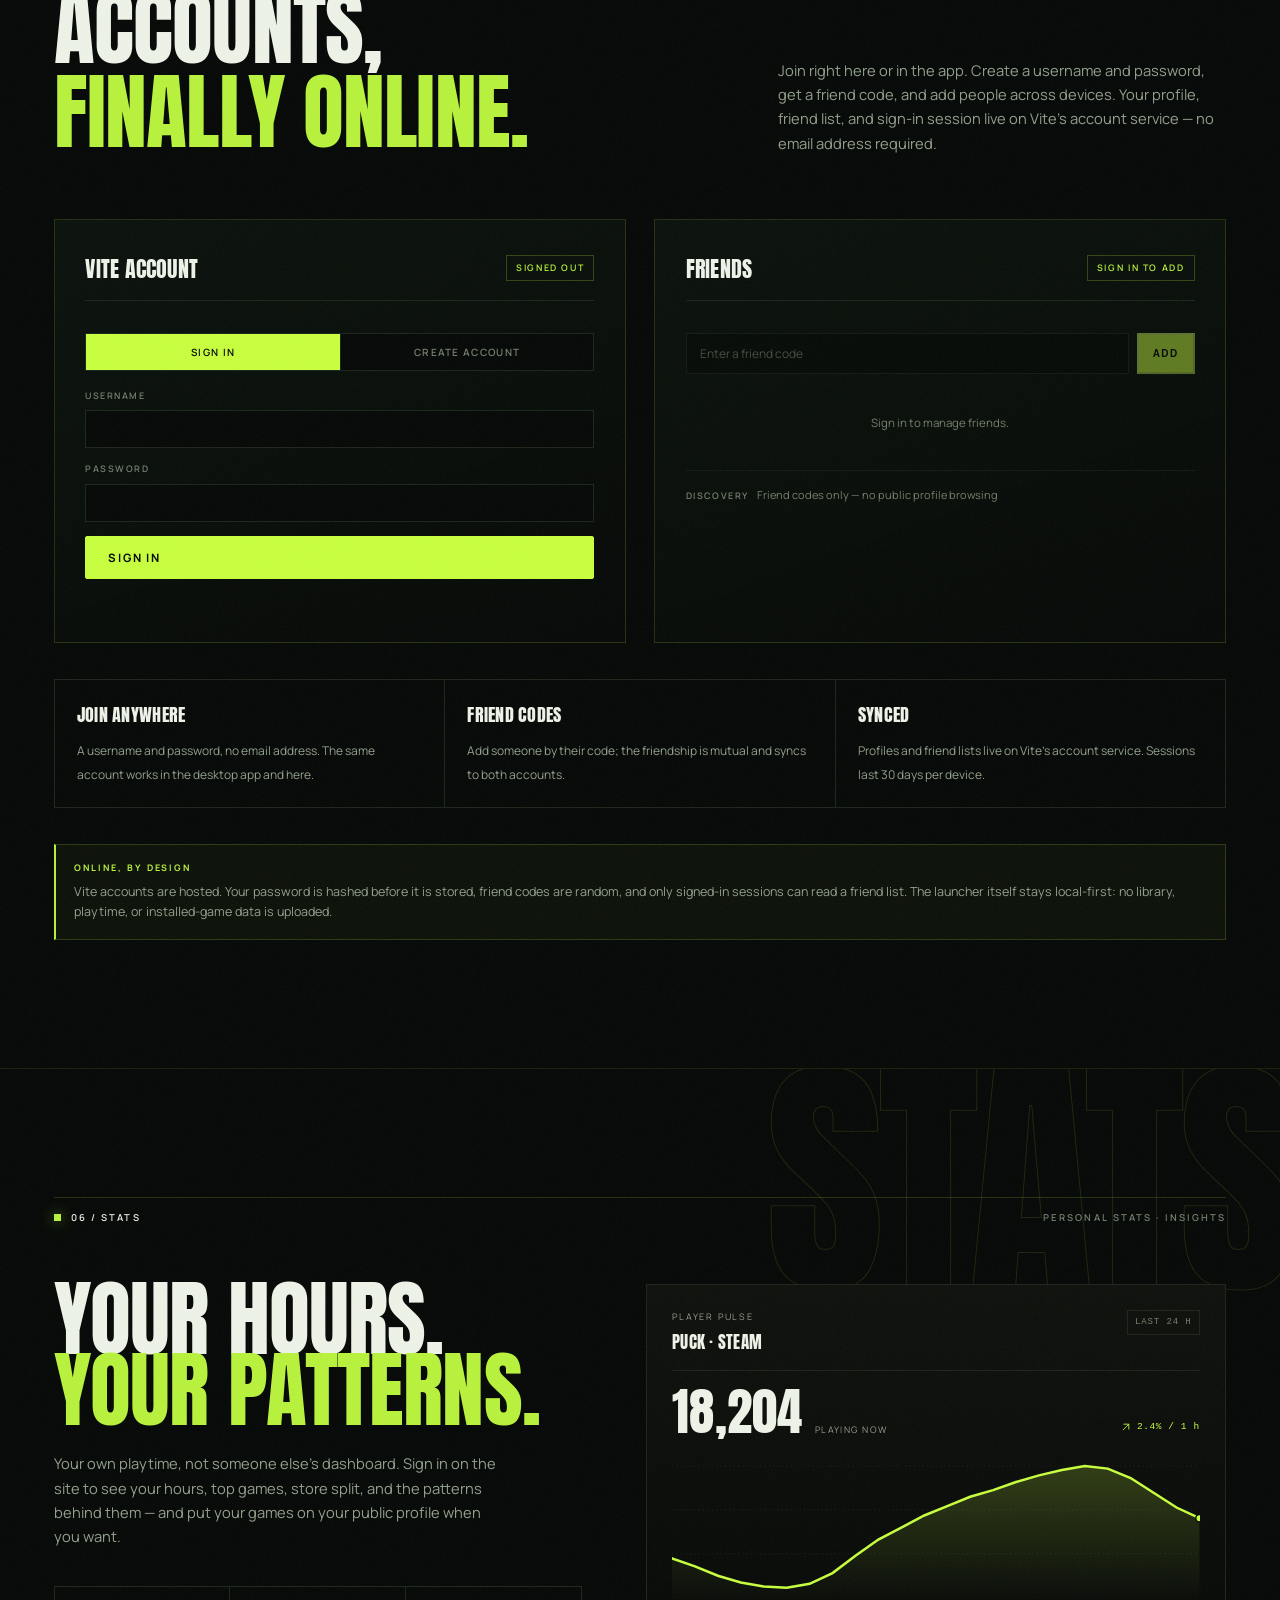
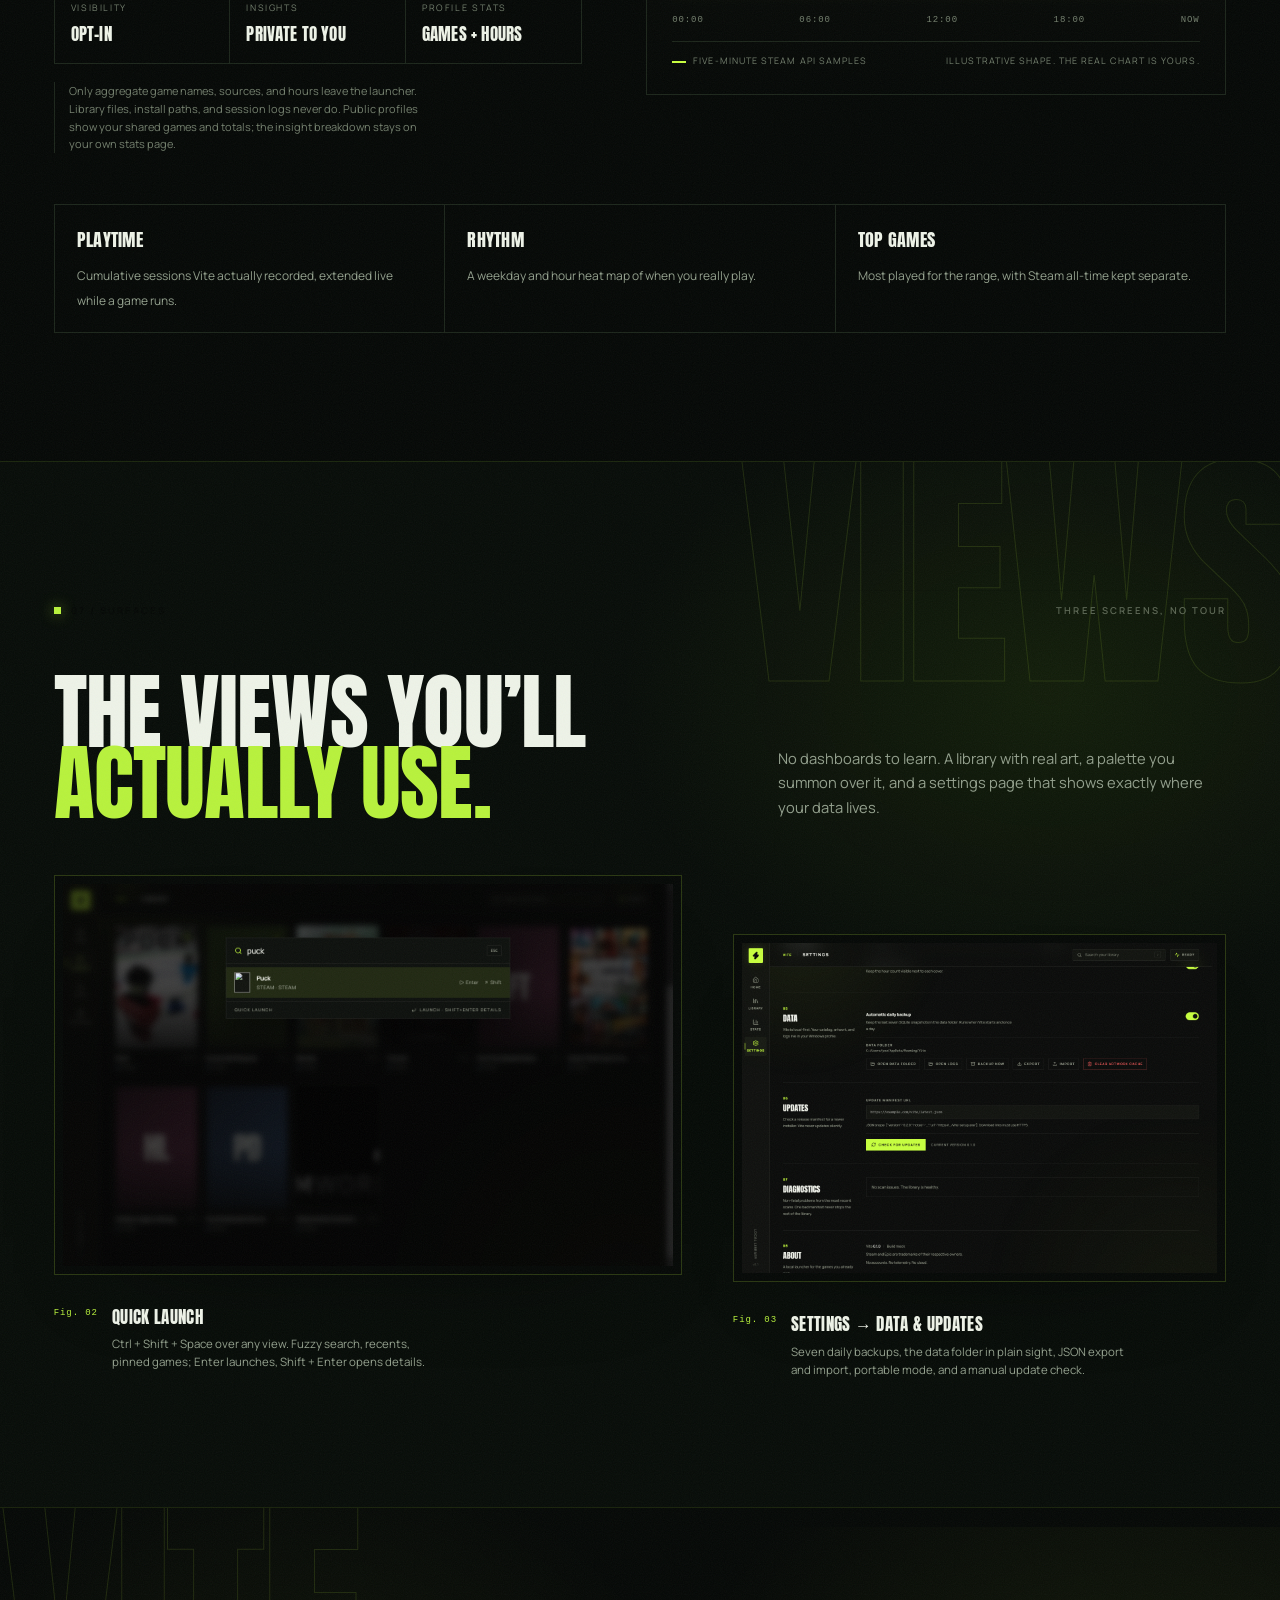
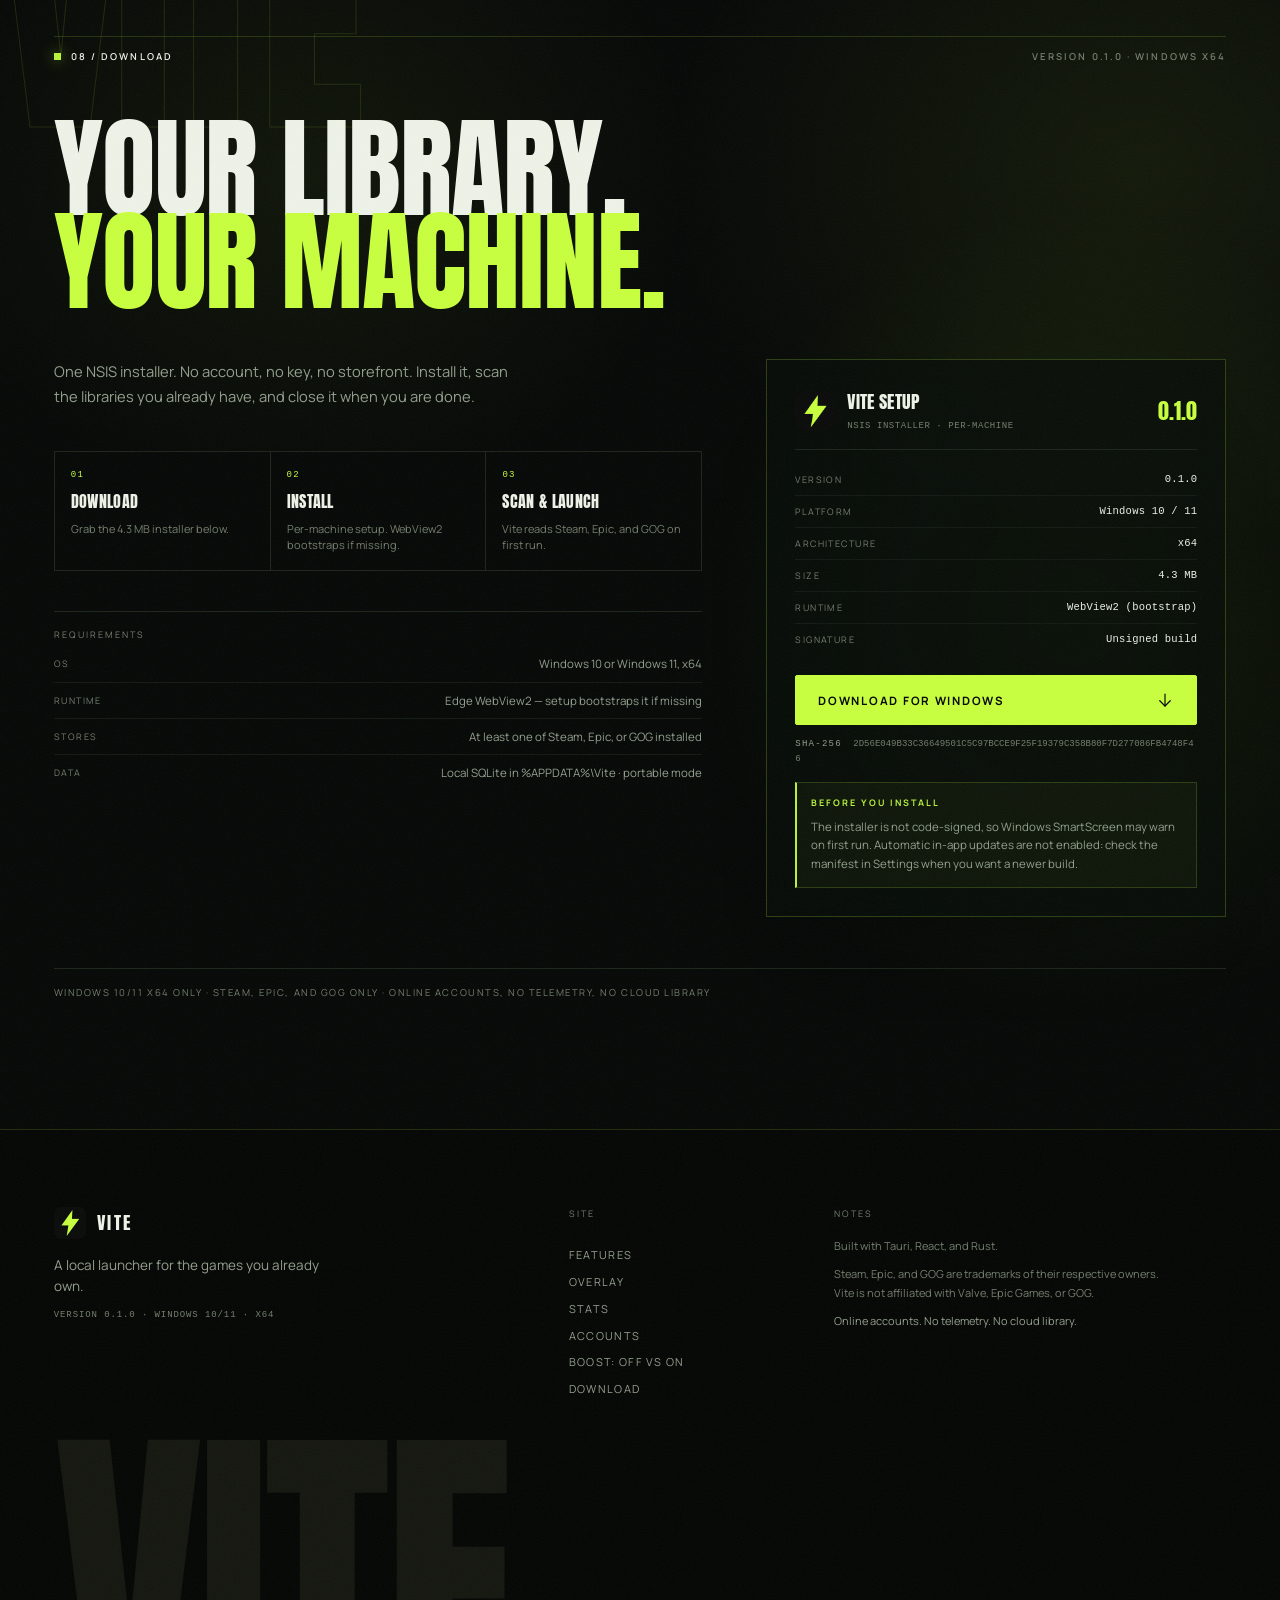
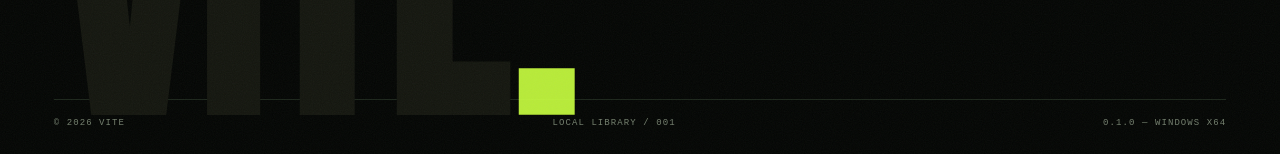
==== commit 98702ad8: "Cinematic green redesign, personal stats, profile stats" ====
--- a/index.html
+++ b/index.html
@@ -15,9 +15,10 @@
 <link rel="preload" href="assets/fonts/manrope-latin.woff2" as="font" type="font/woff2" crossorigin>
 <link rel="stylesheet" href="styles.css">
 <link rel="stylesheet" href="account-nav.css">
+<link rel="stylesheet" href="cinematic.css">
 <script>document.documentElement.classList.add('js');</script>
 </head>
-<body>
+<body class="site-home">
 
 <a class="skip-link" href="#main">Skip to content</a>
 
@@ -90,10 +91,16 @@
   </div>
 </header>
 
+<div class="scroll-rail" aria-hidden="true"><span data-scroll-fill></span></div>
+
 <main id="main">
 
   <!-- ───────────────────────────── HERO ───────────────────────────── -->
-  <section class="hero" id="top" aria-labelledby="hero-title">
+  <section class="hero hero--cinema" id="top" aria-labelledby="hero-title">
+    <div class="hero__media" aria-hidden="true">
+      <img src="assets/hero-game.jpg" width="1920" height="1080" alt="" fetchpriority="high">
+    </div>
+    <div class="hero__veil" aria-hidden="true"></div>
     <div class="wrap">
       <div class="rail hero__rail">
         <span class="rail__id"><i class="rail__mark" aria-hidden="true"></i>00 / Launch</span>
@@ -142,6 +149,10 @@
         <figcaption class="sr-only">The Vite library on Windows, showing a searchable grid of games installed through Steam, Epic, and GOG.</figcaption>
       </figure>
     </div>
+    <a class="hero__scroll" href="#features">
+      <span>Scroll to explore</span>
+      <i aria-hidden="true"></i>
+    </a>
   </section>
 
   <!-- ───────────────────────────── TICKER ───────────────────────────── -->
@@ -168,8 +179,23 @@
     </div>
   </div>
 
+  <!-- ───────────────────────────── MANIFESTO ───────────────────────────── -->
+  <section class="manifesto" aria-label="Vite manifesto">
+    <div class="wrap">
+      <div class="manifesto__top">
+        <p class="eyebrow"><span class="eyebrow__dot" aria-hidden="true"></span>The short version</p>
+        <span class="manifesto__mark">EST. 2026 · LOCAL-FIRST</span>
+      </div>
+      <h2 class="display manifesto__title">No store.<br>No feed.<br><span>Just your games.</span></h2>
+      <div class="manifesto__foot">
+        <p>One quiet home for the libraries you already own. Vite reads what is installed, launches it, and gets out of the way.</p>
+        <a class="manifesto__link" href="#features">See what is inside <svg class="icon" width="16" height="16" aria-hidden="true" focusable="false"><use href="#i-arrow-right"></use></svg></a>
+      </div>
+    </div>
+  </section>
+
   <!-- ───────────────────────────── FEATURES ───────────────────────────── -->
-  <section class="section features" id="features" aria-labelledby="features-title">
+  <section class="section features" id="features" data-ghost="LIBRARY" aria-labelledby="features-title">
     <div class="wrap">
       <div class="rail">
         <span class="rail__id"><i class="rail__mark" aria-hidden="true"></i>01 / Features</span>
@@ -244,7 +270,7 @@
   </section>
 
   <!-- ───────────────────────────── OVERLAY ───────────────────────────── -->
-  <section class="section overlay" id="overlay" aria-labelledby="overlay-title">
+  <section class="section overlay" id="overlay" data-ghost="PLAY" aria-labelledby="overlay-title">
     <div class="wrap">
       <div class="rail">
         <span class="rail__id"><i class="rail__mark" aria-hidden="true"></i>02 / Overlay</span>
@@ -430,7 +456,7 @@
   </section>
 
   <!-- ───────────────────────────── ACCOUNTS & FRIENDS ───────────────────────────── -->
-  <section class="section profiles" id="accounts" aria-labelledby="accounts-title">
+  <section class="section profiles" id="accounts" data-ghost="ONLINE" aria-labelledby="accounts-title">
     <div class="wrap">
       <div class="rail">
         <span class="rail__id"><i class="rail__mark" aria-hidden="true"></i>05 / Accounts &amp; friends</span>
@@ -531,25 +557,25 @@
   </section>
 
   <!-- ───────────────────────────── STATS ───────────────────────────── -->
-  <section class="section stats" id="stats" aria-labelledby="stats-title">
+  <section class="section stats" id="stats" data-ghost="STATS" aria-labelledby="stats-title">
     <div class="wrap">
       <div class="rail">
         <span class="rail__id"><i class="rail__mark" aria-hidden="true"></i>06 / Stats</span>
-        <span class="rail__note">Steam API · five-minute samples</span>
+        <span class="rail__note">Personal stats · insights</span>
       </div>
 
       <div class="stats__grid">
         <div class="stats__copy">
-          <h2 class="display h2" id="stats-title">Sampled on <br>your machine.</h2>
-          <p class="section__lede">Steam player counts, sampled on your machine every five minutes through the official Steam API. No dashboard account — the history stays in your local database.</p>
+          <h2 class="display h2" id="stats-title">Your hours.<br>Your patterns.</h2>
+          <p class="section__lede">Your own playtime, not someone else's dashboard. Sign in on the site to see your hours, top games, store split, and the patterns behind them — and put your games on your public profile when you want.</p>
 
           <dl class="mini-stats">
-            <div class="mini-stat"><dt>Retention</dt><dd>90 days</dd></div>
-            <div class="mini-stat"><dt>Source</dt><dd>Steam web API</dd></div>
-            <div class="mini-stat"><dt>Storage</dt><dd>Local SQLite</dd></div>
+            <div class="mini-stat"><dt>Visibility</dt><dd>Opt-in</dd></div>
+            <div class="mini-stat"><dt>Insights</dt><dd>Private to you</dd></div>
+            <div class="mini-stat"><dt>Profile stats</dt><dd>Games + hours</dd></div>
           </dl>
 
-          <p class="stats__fineprint">Charts are drawn from Vite’s own five-minute Steam API samples. Hours and days when Vite was closed stay gaps instead of being filled in. Epic games have no player charts — and Vite never invents them.</p>
+          <p class="stats__fineprint">Only aggregate game names, sources, and hours leave the launcher. Library files, install paths, and session logs never do. Public profiles show your shared games and totals; the insight breakdown stays on your own stats page.</p>
         </div>
 
         <div class="chart reveal">
@@ -603,7 +629,7 @@
   </section>
 
   <!-- ───────────────────────────── GALLERY ───────────────────────────── -->
-  <section class="section gallery" id="gallery" aria-labelledby="gallery-title">
+  <section class="section gallery" id="gallery" data-ghost="VIEWS" aria-labelledby="gallery-title">
     <div class="wrap">
       <div class="rail">
         <span class="rail__id"><i class="rail__mark" aria-hidden="true"></i>07 / Surfaces</span>
@@ -644,7 +670,7 @@
   </section>
 
   <!-- ───────────────────────────── DOWNLOAD ───────────────────────────── -->
-  <section class="section download" id="download" aria-labelledby="download-title">
+  <section class="section download" id="download" data-ghost="VITE" aria-labelledby="download-title">
     <div class="wrap">
       <div class="rail">
         <span class="rail__id"><i class="rail__mark" aria-hidden="true"></i>08 / Download</span>
@@ -698,7 +724,7 @@
             <svg class="icon" width="18" height="18" aria-hidden="true" focusable="false"><use href="#i-arrow-down"></use></svg>
           </a>
 
-          <p class="installer__hash"><span>SHA-256</span> F7ECCFFB4D798C38CD8F820220942D51718D0409F56D923ECE34F2D6FDAE8667</p>
+          <p class="installer__hash"><span>SHA-256</span> 2D56E049B33C36649501C5C97BCCE9F25F19379C358B80F7D277086FB4748F46</p>
 
           <div class="note note--compact">
             <span class="note__label">Before you install</span>
--- a/cinematic.css
+++ b/cinematic.css
@@ -0,0 +1,463 @@
+/* ==========================================================================
+   VITE — cinematic layer
+   A darker, filmic pass inspired by editorial game-world sites:
+   full-bleed imagery, acid-green section lines, outlined ghost type,
+   glass panels and a quieter, more deliberate rhythm.
+   ========================================================================== */
+
+:root {
+  --ink: #050806;
+  --ink-2: #080d09;
+  --ink-3: #0b130d;
+  --paper: #eef3e8;
+  --lime: #c8ff3e;
+  --sky: #b8f23c;
+  --sky-deep: #5c8f16;
+  --muted: #93a08d;
+  --muted-2: #737f6d;
+  --line: #1c261b;
+  --line-soft: #121a13;
+  --glow: rgba(184, 242, 60, 0.16);
+}
+
+html { scroll-padding-top: 76px; }
+
+body {
+  background:
+    radial-gradient(60% 40% at 78% -8%, rgba(92, 143, 22, 0.14), transparent 68%),
+    radial-gradient(42% 32% at 4% 18%, rgba(200, 255, 62, 0.035), transparent 70%),
+    var(--ink);
+  color: var(--paper);
+}
+
+body::selection,
+::selection { background: var(--sky); color: var(--ink); }
+
+:focus-visible { outline-color: var(--sky); }
+
+/* ── Nav ─────────────────────────────────────────────────────────────── */
+.nav {
+  background: rgba(5, 8, 6, 0.64);
+  border-bottom-color: rgba(184, 242, 60, 0.12);
+  backdrop-filter: blur(22px) saturate(115%);
+  -webkit-backdrop-filter: blur(22px) saturate(115%);
+}
+.nav.is-scrolled {
+  background: rgba(5, 8, 6, 0.94);
+  border-bottom-color: rgba(184, 242, 60, 0.2);
+  box-shadow: 0 30px 80px -56px #000;
+}
+.nav__links a { color: var(--muted); }
+.nav__links a:hover,
+.nav__links a.is-active { color: var(--paper); }
+.nav__links a::after { background: var(--sky); }
+.brand__ver { color: var(--sky); border-color: rgba(184, 242, 60, 0.26); }
+
+/* ── Global rhythm ───────────────────────────────────────────────────── */
+.section {
+  padding-block: clamp(80px, 10vw, 150px);
+  border-top-color: rgba(184, 242, 60, 0.11);
+  overflow: hidden;
+}
+.section > .wrap { position: relative; z-index: 1; }
+
+/* Ghost section word, like a chapter title printed behind the page. */
+.section[data-ghost]::before {
+  content: attr(data-ghost);
+  position: absolute;
+  top: clamp(6px, 1.5vw, 26px);
+  right: -0.04em;
+  z-index: 0;
+  pointer-events: none;
+  color: transparent;
+  -webkit-text-stroke: 1px rgba(184, 242, 60, 0.13);
+  font-family: var(--font-display);
+  font-size: clamp(7rem, 20vw, 25rem);
+  line-height: 0.72;
+  letter-spacing: -0.025em;
+  white-space: nowrap;
+}
+
+.rail {
+  border-top-color: rgba(184, 242, 60, 0.17);
+  color: var(--muted);
+}
+.rail__mark {
+  background: var(--sky);
+  box-shadow: 0 0 14px rgba(184, 242, 60, 0.55);
+}
+.rail__id { color: var(--paper); }
+.rail__note { color: var(--muted-2); }
+
+/* White first line, acid-green second line — the reference's signature. */
+.section .h2 {
+  color: var(--sky);
+  text-wrap: balance;
+}
+.section .h2::first-line { color: var(--paper); }
+.section.download .h2 { color: var(--paper); }
+.section.download .h2 .lime { color: var(--lime); }
+
+.eyebrow { color: var(--muted); }
+.eyebrow__dot {
+  background: var(--sky);
+  box-shadow: 0 0 0 3px rgba(184, 242, 60, 0.12), 0 0 18px rgba(184, 242, 60, 0.35);
+}
+
+/* ── Hero ────────────────────────────────────────────────────────────── */
+.hero--cinema {
+  min-height: min(94svh, 980px);
+  display: flex;
+  flex-direction: column;
+  justify-content: space-between;
+  padding-top: clamp(88px, 10vh, 130px);
+  padding-bottom: clamp(42px, 6vh, 76px);
+  background: #030604;
+}
+.hero--cinema::before {
+  z-index: 2;
+  background:
+    radial-gradient(42% 55% at 72% 18%, rgba(184, 242, 60, 0.2), transparent 64%),
+    radial-gradient(55% 50% at 8% 30%, rgba(200, 255, 62, 0.05), transparent 70%);
+}
+.hero__media {
+  position: absolute;
+  inset: 0;
+  z-index: 0;
+  overflow: hidden;
+}
+.hero__media img {
+  width: 100%;
+  height: 100%;
+  object-fit: cover;
+  object-position: center 38%;
+  opacity: 0.7;
+  filter: grayscale(0.82) sepia(0.18) hue-rotate(48deg) saturate(0.9) brightness(0.56) contrast(1.1);
+  transform: scale(1.04);
+  animation: hero-drift 26s ease-in-out infinite alternate;
+}
+.hero__veil {
+  position: absolute;
+  inset: 0;
+  z-index: 1;
+  pointer-events: none;
+  background:
+    linear-gradient(180deg, rgba(5, 8, 6, 0.84) 0%, rgba(5, 8, 6, 0.34) 36%, rgba(5, 8, 6, 0.72) 78%, var(--ink) 100%),
+    linear-gradient(90deg, rgba(5, 8, 6, 0.92) 0%, rgba(5, 8, 6, 0.62) 34%, rgba(5, 8, 6, 0.06) 78%);
+}
+.hero--cinema > .wrap { position: relative; z-index: 3; }
+.hero__rail {
+  border-top: 1px solid rgba(184, 242, 60, 0.2);
+  padding-top: 13px;
+}
+.hero__head { padding-top: clamp(20px, 5vh, 54px); }
+.hero__title {
+  max-width: 12ch;
+  font-size: clamp(4.2rem, 15.6vw, 14.2rem);
+  line-height: 0.8;
+  text-shadow: 0 22px 80px rgba(0, 0, 0, 0.55);
+}
+.hero__title-line {
+  color: var(--sky);
+  text-shadow: 0 0 60px rgba(184, 242, 60, 0.18);
+}
+.hero__period { color: var(--lime); }
+.hero__foot {
+  grid-template-columns: minmax(0, 1fr) minmax(280px, 390px);
+  align-items: end;
+}
+.hero__sub {
+  color: rgba(238, 243, 232, 0.82);
+  font-weight: 400;
+  text-shadow: 0 2px 24px rgba(0, 0, 0, 0.5);
+}
+.hero__actions .btn--ghost {
+  background: rgba(5, 8, 6, 0.38);
+  backdrop-filter: blur(12px);
+}
+.specs {
+  background: rgba(8, 13, 9, 0.56);
+  border: 1px solid rgba(184, 242, 60, 0.17);
+  backdrop-filter: blur(18px);
+}
+.spec {
+  background: transparent;
+  border-color: rgba(184, 242, 60, 0.11);
+}
+.spec__k { color: var(--muted-2); }
+.spec__v { color: var(--paper); }
+
+.hero__scroll {
+  position: absolute;
+  left: 50%;
+  bottom: 18px;
+  z-index: 4;
+  display: inline-flex;
+  align-items: center;
+  gap: 12px;
+  transform: translateX(-50%);
+  color: var(--muted);
+  font-size: 9px;
+  font-weight: 700;
+  letter-spacing: 0.24em;
+  text-transform: uppercase;
+  text-decoration: none;
+}
+.hero__scroll i {
+  display: block;
+  width: 1px;
+  height: 26px;
+  background: linear-gradient(180deg, var(--sky), transparent);
+  animation: scroll-pulse 1.8s ease-in-out infinite;
+}
+.hero__scroll:hover { color: var(--paper); }
+
+.shot {
+  margin-top: clamp(32px, 4.8vw, 64px);
+  border-color: rgba(184, 242, 60, 0.22);
+  box-shadow: 0 40px 110px -60px rgba(0, 0, 0, 0.9);
+}
+.shot::before,
+.shot::after { border-color: var(--sky); }
+.shot__tag { background: var(--sky); color: var(--ink); }
+.shot__dots i:first-child { background: var(--sky); }
+.shot__bar { background: rgba(8, 13, 9, 0.92); }
+
+/* ── Manifesto ───────────────────────────────────────────────────────── */
+.manifesto {
+  position: relative;
+  isolation: isolate;
+  overflow: hidden;
+  padding-block: clamp(92px, 13vw, 190px);
+  border-top: 1px solid rgba(184, 242, 60, 0.12);
+  background:
+    radial-gradient(50% 42% at 18% 20%, rgba(92, 143, 22, 0.13), transparent 70%),
+    linear-gradient(180deg, var(--ink) 0%, #060b07 52%, var(--ink) 100%);
+}
+.manifesto::before {
+  content: "";
+  position: absolute;
+  inset: 0;
+  z-index: -1;
+  background: url("assets/launcher-library.png") center 42% / cover no-repeat;
+  opacity: 0.07;
+  filter: grayscale(1) blur(2px);
+  transform: scale(1.04);
+}
+.manifesto::after {
+  content: "VITE";
+  position: absolute;
+  right: -0.03em;
+  bottom: -0.18em;
+  z-index: -1;
+  color: transparent;
+  -webkit-text-stroke: 1px rgba(184, 242, 60, 0.1);
+  font-family: var(--font-display);
+  font-size: clamp(10rem, 28vw, 34rem);
+  line-height: 0.7;
+}
+.manifesto__top {
+  display: flex;
+  align-items: center;
+  justify-content: space-between;
+  gap: 20px;
+  padding-top: 13px;
+  border-top: 1px solid rgba(184, 242, 60, 0.18);
+}
+.manifesto__mark {
+  color: var(--muted-2);
+  font-size: 9px;
+  font-weight: 700;
+  letter-spacing: 0.22em;
+  text-transform: uppercase;
+}
+.manifesto__title {
+  margin-top: clamp(40px, 7vw, 92px);
+  font-size: clamp(4.2rem, 14.6vw, 14rem);
+  line-height: 0.8;
+  color: var(--paper);
+}
+.manifesto__title span { color: var(--sky); }
+.manifesto__foot {
+  display: flex;
+  flex-wrap: wrap;
+  align-items: end;
+  justify-content: space-between;
+  gap: 24px;
+  margin-top: clamp(38px, 6vw, 72px);
+}
+.manifesto__foot p {
+  max-width: 44ch;
+  color: var(--muted);
+  font-size: clamp(14px, 1.2vw, 17px);
+  line-height: 1.65;
+}
+.manifesto__link {
+  display: inline-flex;
+  align-items: center;
+  gap: 10px;
+  color: var(--paper);
+  font-size: 10px;
+  font-weight: 700;
+  letter-spacing: 0.18em;
+  text-transform: uppercase;
+  text-decoration: none;
+}
+.manifesto__link .icon { color: var(--sky); transition: transform 0.25s var(--ease); }
+.manifesto__link:hover .icon { transform: translateX(4px); }
+
+/* ── Cards & panels ──────────────────────────────────────────────────── */
+.card {
+  background: linear-gradient(160deg, rgba(13, 22, 14, 0.88), rgba(6, 9, 7, 0.96));
+  border-color: rgba(184, 242, 60, 0.16);
+  transition:
+    transform 0.35s var(--ease),
+    border-color 0.35s var(--ease),
+    box-shadow 0.35s var(--ease);
+}
+.card:hover {
+  transform: translateY(-5px);
+  border-color: rgba(184, 242, 60, 0.5);
+  box-shadow:
+    0 24px 60px -42px rgba(0, 0, 0, 0.95),
+    0 0 0 1px rgba(184, 242, 60, 0.1),
+    0 0 54px -26px rgba(184, 242, 60, 0.25);
+}
+.card__num { color: var(--sky); }
+.card__icon { color: var(--sky); }
+.card__tag { border-color: rgba(184, 242, 60, 0.22); color: var(--muted); }
+.features__foot { color: var(--muted-2); }
+
+.panel {
+  background: linear-gradient(160deg, rgba(11, 18, 12, 0.9), rgba(6, 9, 7, 0.96));
+  border-color: rgba(184, 242, 60, 0.16);
+}
+.panel__badge { border-color: rgba(184, 242, 60, 0.24); color: var(--sky); }
+.panel__badge--lime { color: var(--lime); border-color: rgba(200, 255, 62, 0.28); }
+
+.note {
+  border-color: rgba(184, 242, 60, 0.18);
+  border-left-color: var(--sky);
+  background: rgba(184, 242, 60, 0.035);
+}
+.note__label { color: var(--sky); }
+
+/* ── Overlay section ─────────────────────────────────────────────────── */
+.overlay {
+  background:
+    radial-gradient(48% 44% at 78% 34%, rgba(92, 143, 22, 0.16), transparent 70%),
+    linear-gradient(180deg, var(--ink) 0%, #070c08 100%);
+}
+.overlay__figure { margin-top: clamp(22px, 3vw, 40px); }
+.overlay__frame {
+  border-color: rgba(184, 242, 60, 0.24);
+  box-shadow: 0 60px 140px -90px rgba(0, 0, 0, 0.95);
+}
+.overlay__hint { background: var(--sky); color: var(--ink); }
+
+/* ── Dark gallery ───────────────────────────────────────────────────── */
+.gallery {
+  background:
+    radial-gradient(48% 42% at 82% 22%, rgba(92, 143, 22, 0.13), transparent 70%),
+    #070c08;
+  color: var(--paper);
+}
+.gallery .section__lede { color: var(--muted); }
+.gallery .fig__frame {
+  border-color: rgba(184, 242, 60, 0.2);
+  box-shadow: 0 42px 110px -80px #000;
+}
+.gallery .fig__num { color: var(--sky); }
+.gallery .fig__title { color: var(--paper); }
+.gallery .fig__copy { color: var(--muted); }
+
+/* ── Download ───────────────────────────────────────────────────────── */
+.download {
+  background:
+    radial-gradient(45% 40% at 24% 22%, rgba(200, 255, 62, 0.05), transparent 68%),
+    radial-gradient(42% 48% at 84% 58%, rgba(92, 143, 22, 0.14), transparent 70%),
+    var(--ink);
+}
+.download__grid { align-items: start; }
+.installer {
+  background: rgba(8, 13, 9, 0.72);
+  border-color: rgba(184, 242, 60, 0.22);
+  backdrop-filter: blur(16px);
+  box-shadow: 0 50px 120px -90px #000;
+}
+.installer__hash { color: var(--muted-2); }
+.installer__note { border-color: rgba(184, 242, 60, 0.16); }
+
+/* ── Footer ─────────────────────────────────────────────────────────── */
+.footer {
+  border-top-color: rgba(184, 242, 60, 0.16);
+  background: #040604;
+}
+.footer__mark { color: transparent; -webkit-text-stroke: 1px rgba(184, 242, 60, 0.13); }
+.footer__word a:hover { color: var(--sky); }
+
+/* ── Scroll rail ────────────────────────────────────────────────────── */
+.scroll-rail {
+  position: fixed;
+  right: 18px;
+  top: 50%;
+  z-index: 55;
+  width: 1px;
+  height: 120px;
+  background: rgba(184, 242, 60, 0.16);
+  transform: translateY(-50%);
+  pointer-events: none;
+}
+.scroll-rail span {
+  display: block;
+  width: 1px;
+  height: 0;
+  background: linear-gradient(180deg, var(--sky), var(--lime));
+  box-shadow: 0 0 12px rgba(184, 242, 60, 0.5);
+}
+@media (max-width: 900px) { .scroll-rail { display: none; } }
+
+/* ── Reveal without the blank-page effect ───────────────────────────── */
+.reveal {
+  opacity: 1 !important;
+  transform: none !important;
+  transition: none !important;
+}
+
+/* ── Motion ─────────────────────────────────────────────────────────── */
+@keyframes hero-drift {
+  from { transform: scale(1.04) translate3d(0, 0, 0); }
+  to { transform: scale(1.09) translate3d(-1.2%, -0.8%, 0); }
+}
+@keyframes scroll-pulse {
+  0%, 100% { opacity: 0.3; transform: scaleY(0.7); transform-origin: top; }
+  50% { opacity: 1; transform: scaleY(1); transform-origin: top; }
+}
+
+/* ── Responsive ─────────────────────────────────────────────────────── */
+@media (max-width: 900px) {
+  .hero--cinema {
+    min-height: 88svh;
+    padding-top: 96px;
+    padding-bottom: 58px;
+  }
+  .hero__title { max-width: none; }
+  .hero__scroll { display: none; }
+  .section[data-ghost]::before { font-size: clamp(5rem, 26vw, 9rem); opacity: 0.8; }
+  .hero__media img { object-position: 58% center; opacity: 0.58; }
+  .manifesto__foot { display: block; }
+  .manifesto__link { margin-top: 18px; }
+}
+
+@media (max-width: 560px) {
+  .hero__foot { grid-template-columns: 1fr; }
+  .specs { margin-top: 22px; }
+  .manifesto__title { font-size: clamp(3.6rem, 18vw, 5.2rem); }
+  .section .h2 { font-size: clamp(2.6rem, 12vw, 4rem); }
+}
+
+@media (prefers-reduced-motion: reduce) {
+  .hero__media img,
+  .hero__scroll i { animation: none; }
+}
+
